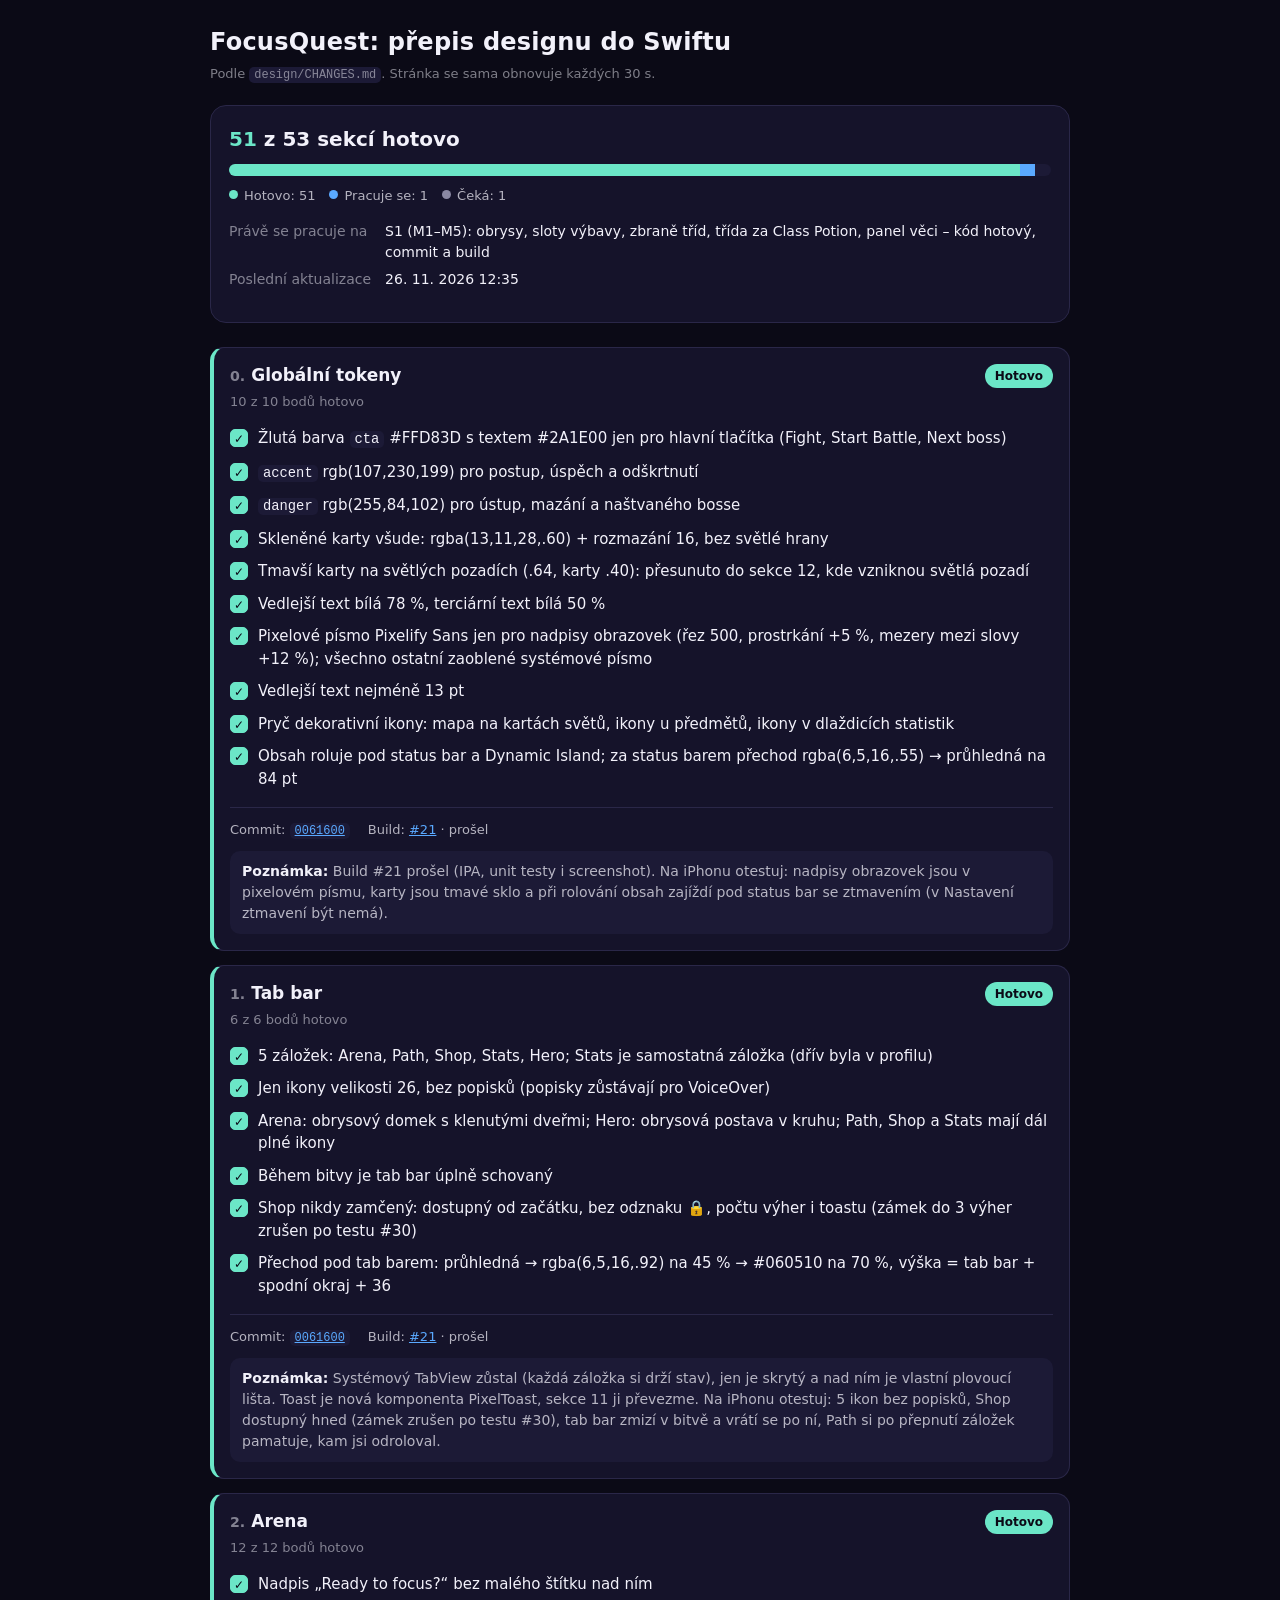
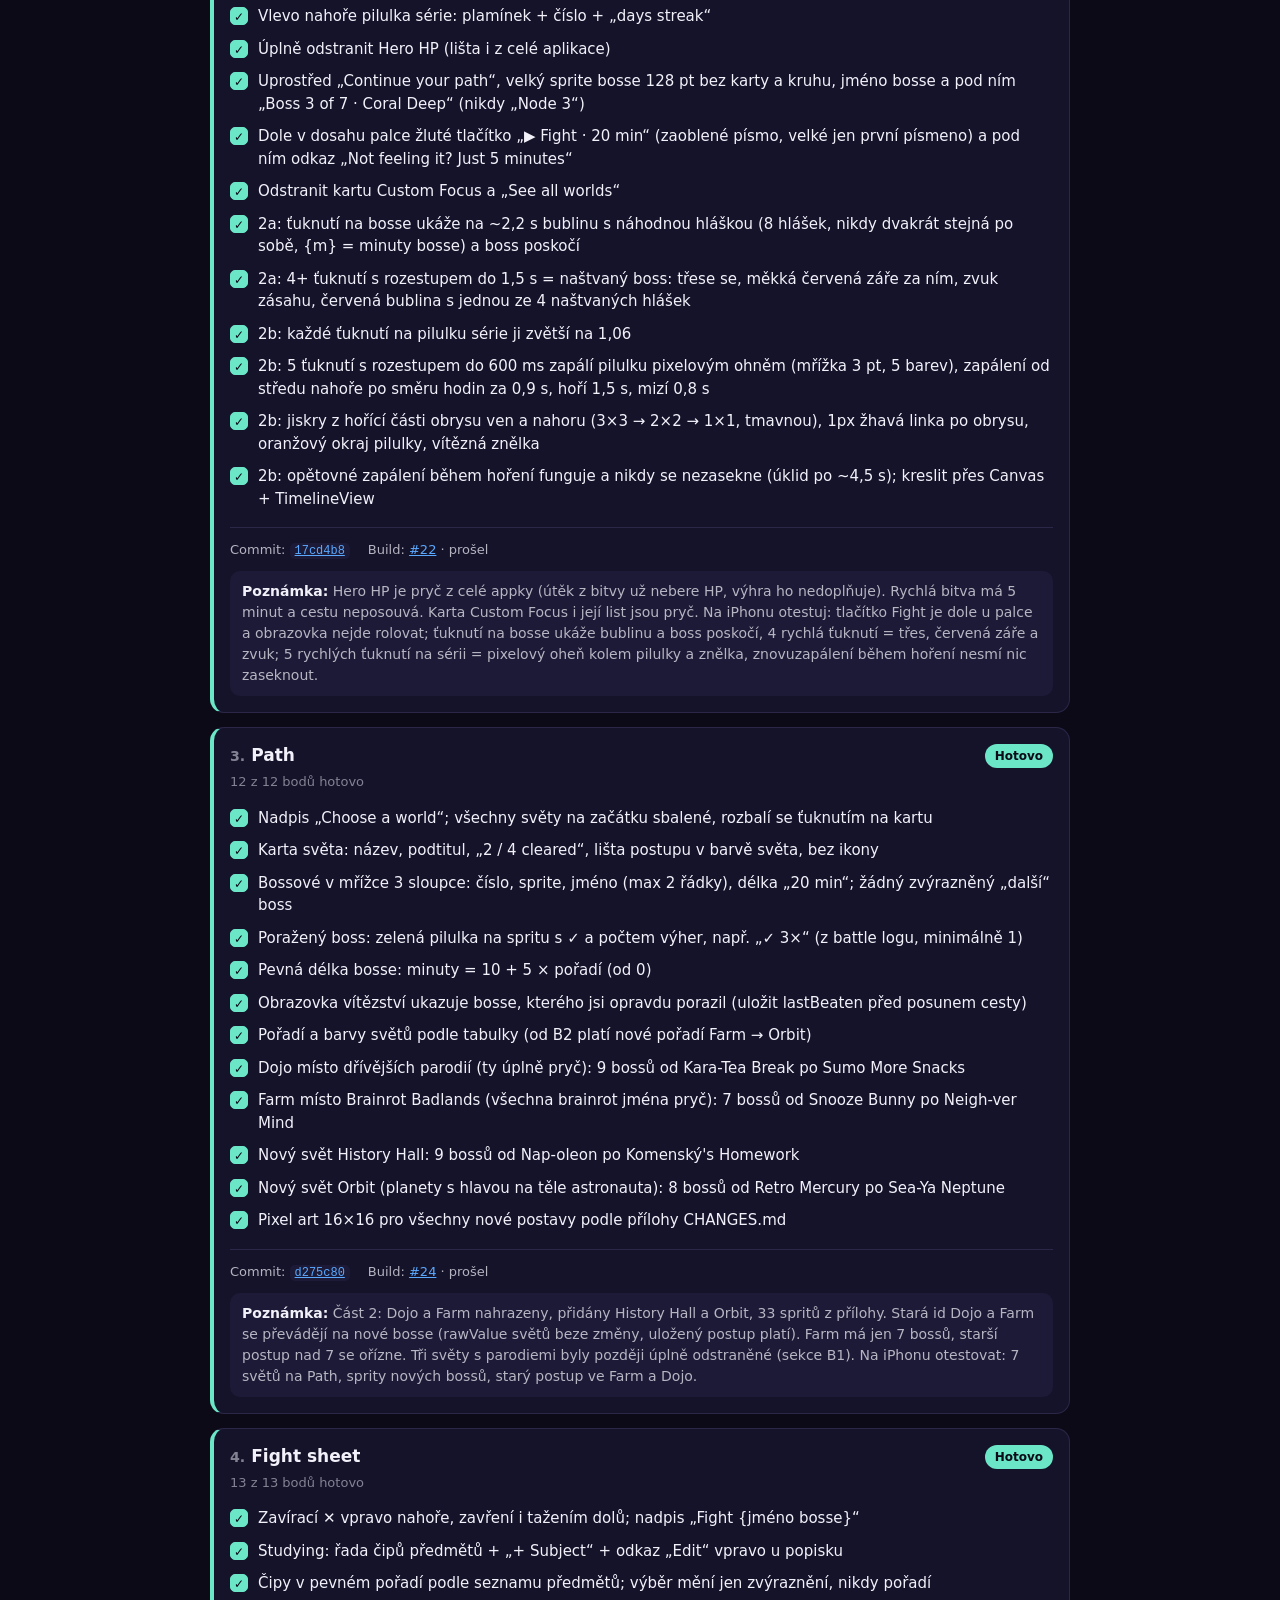
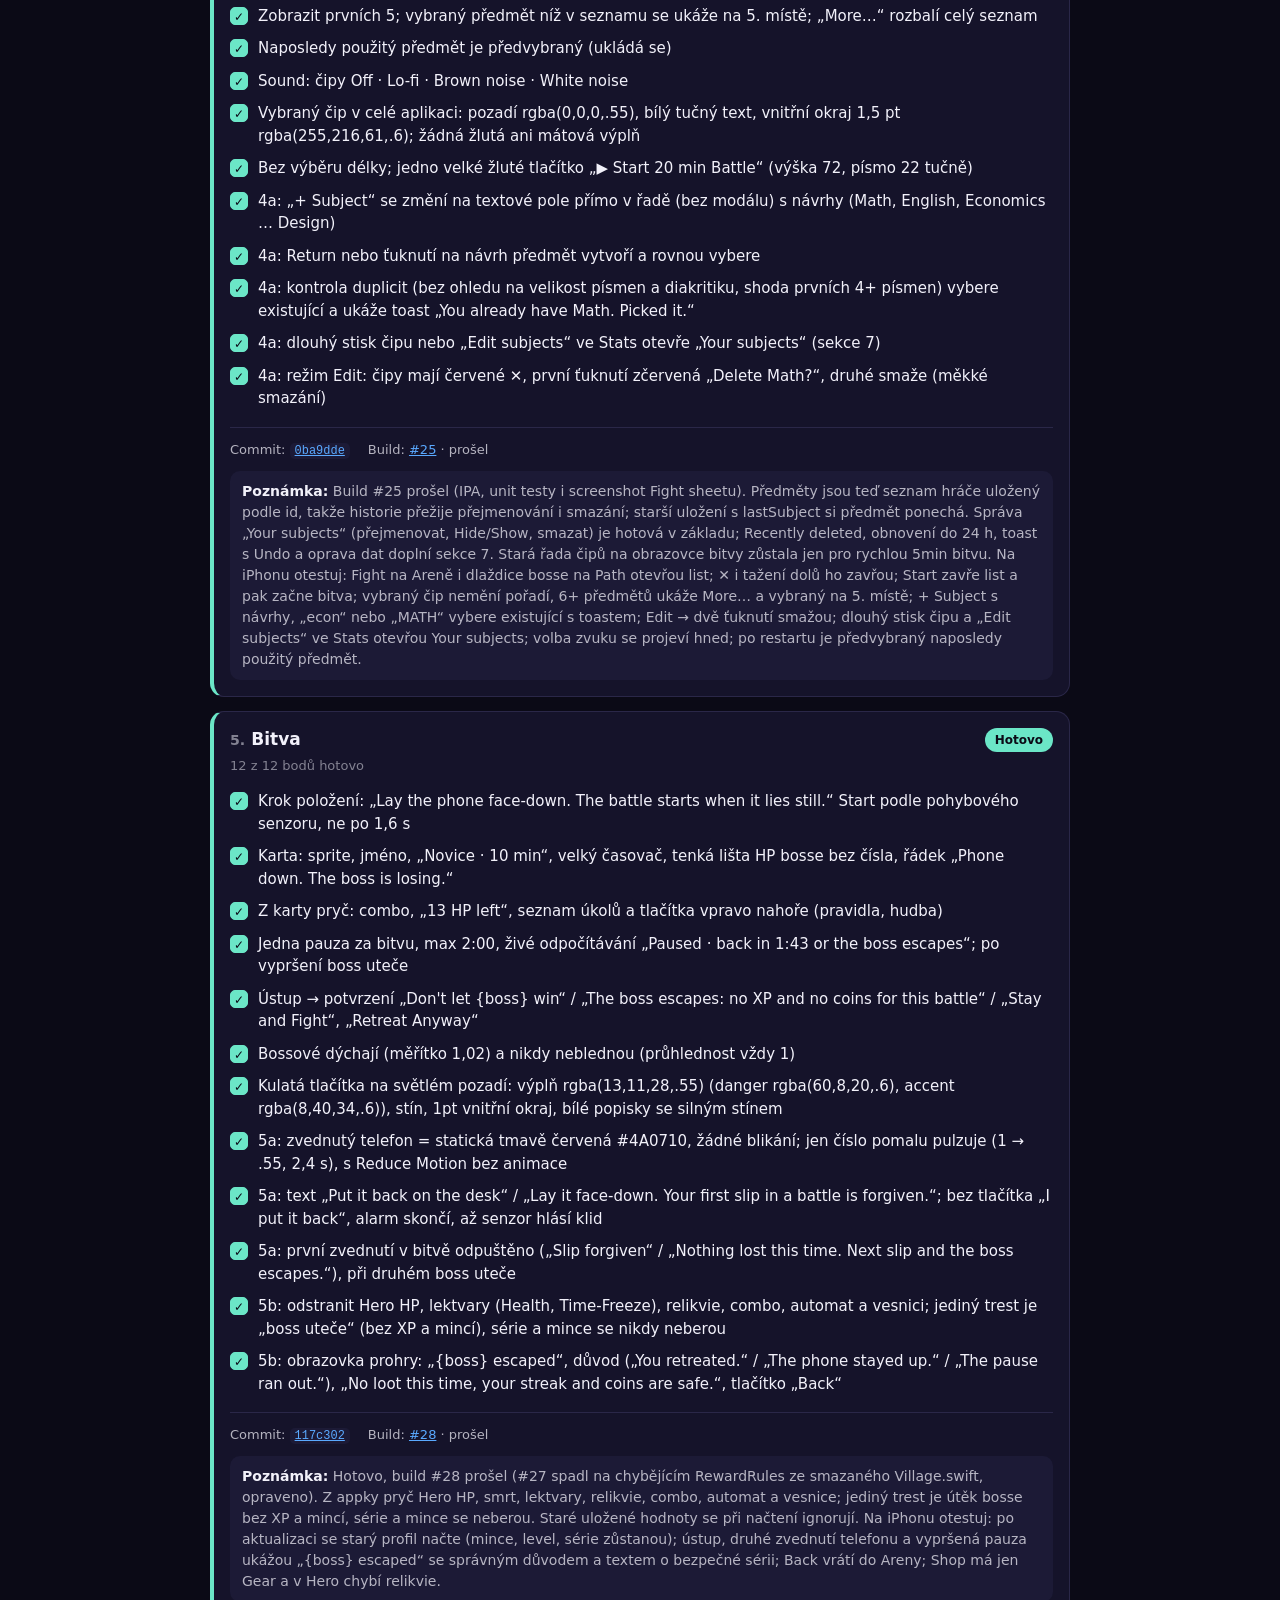
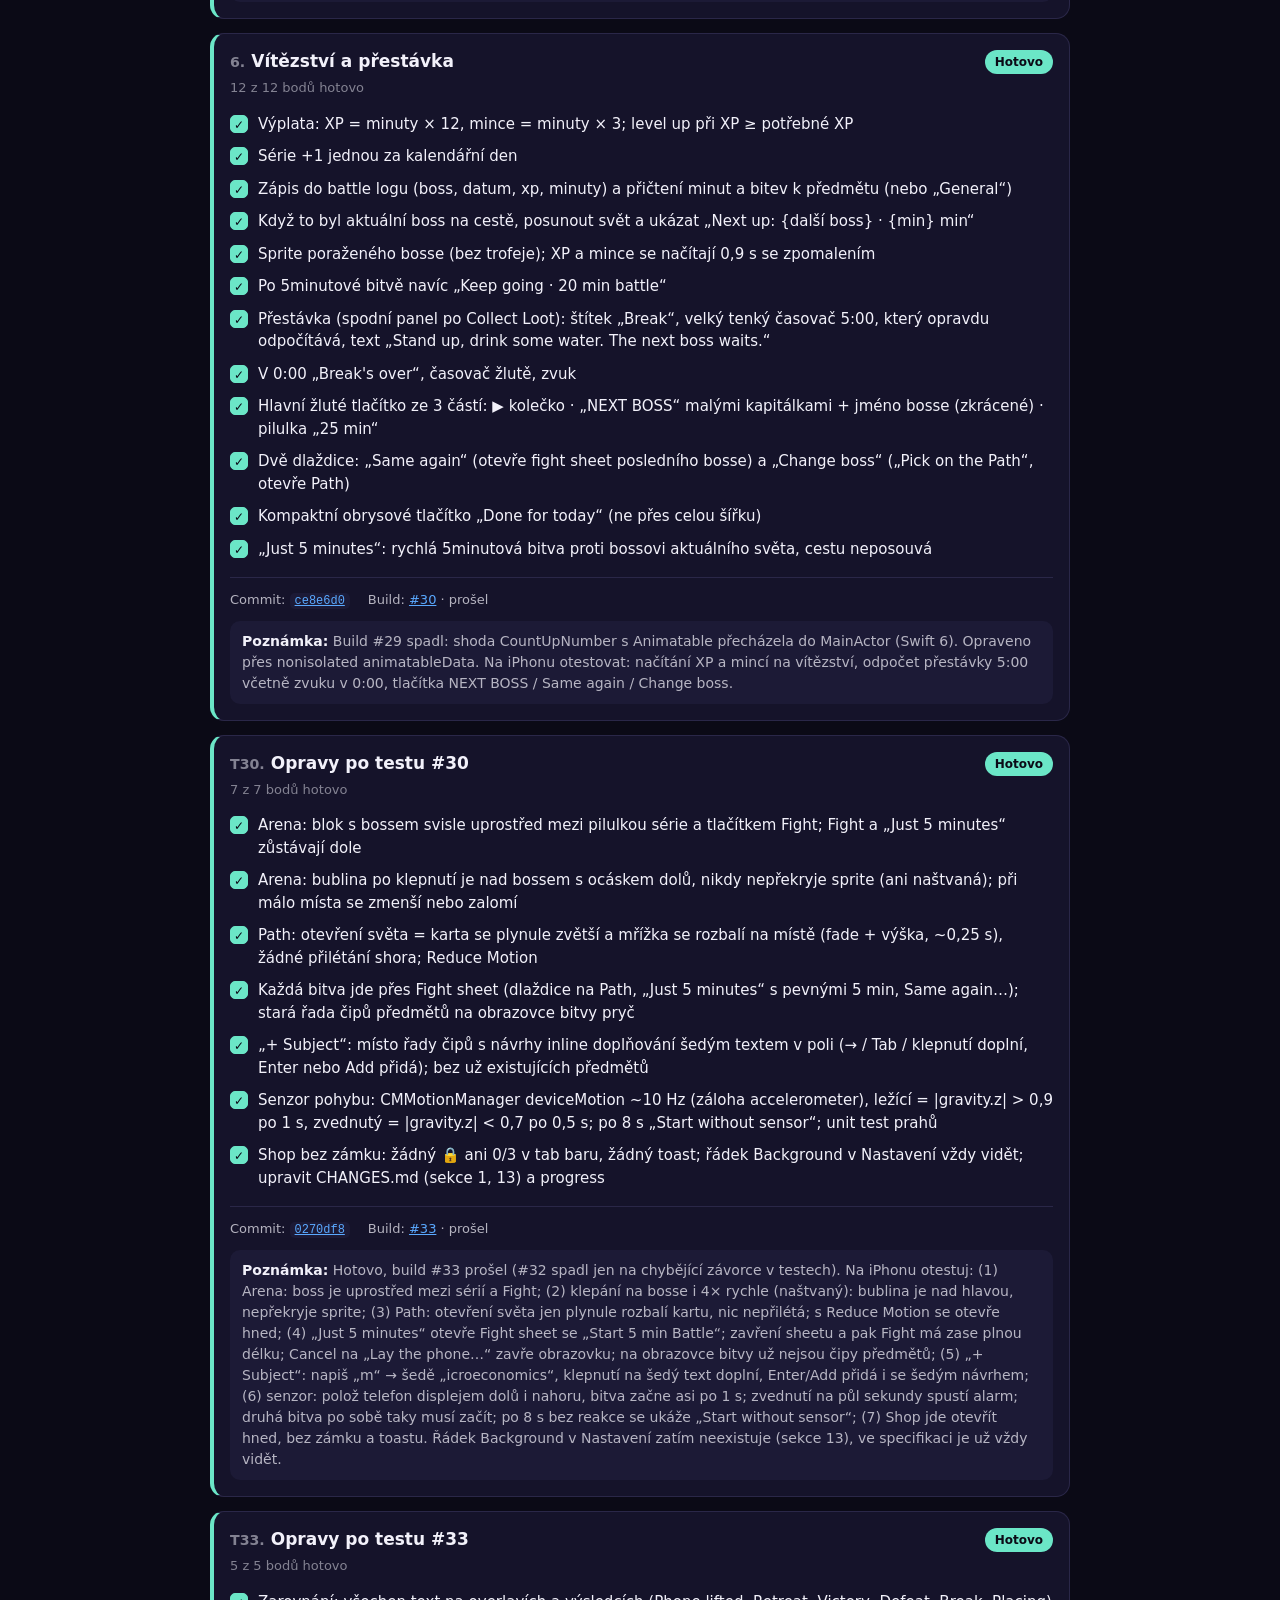
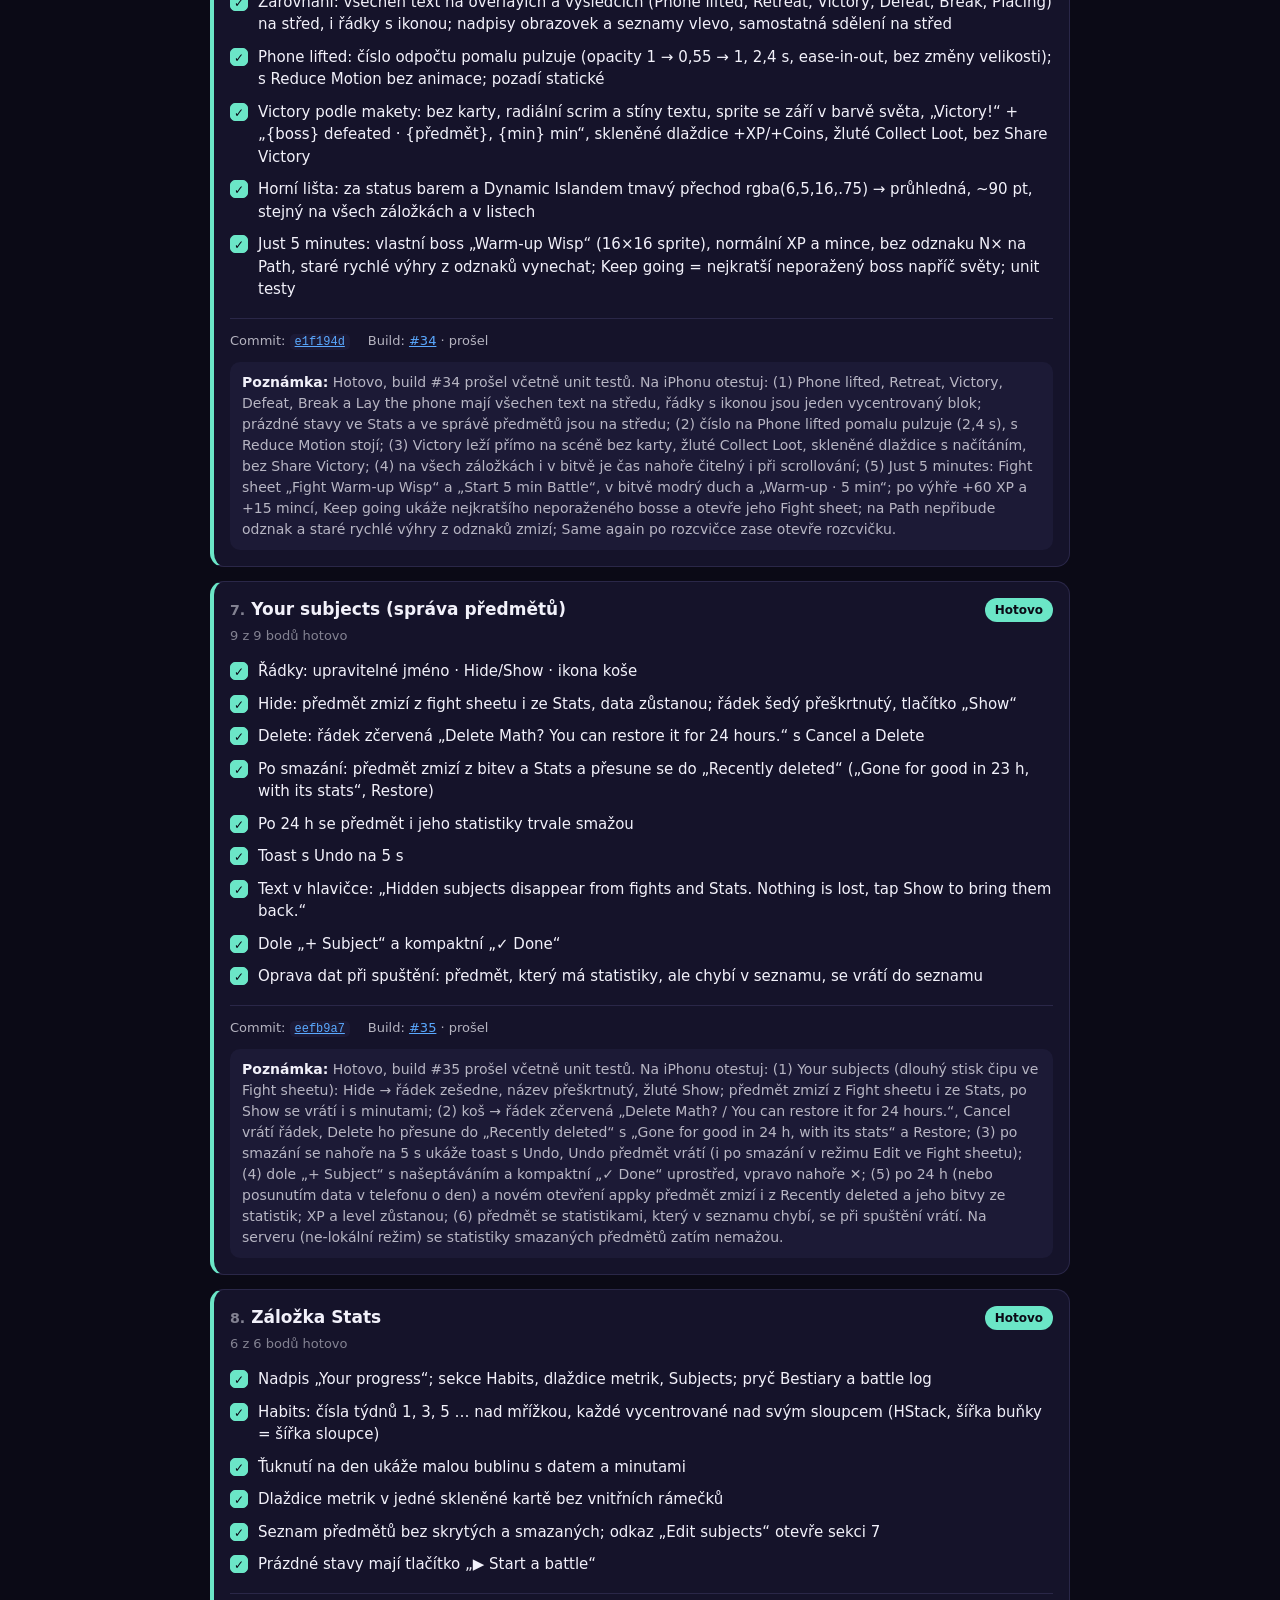
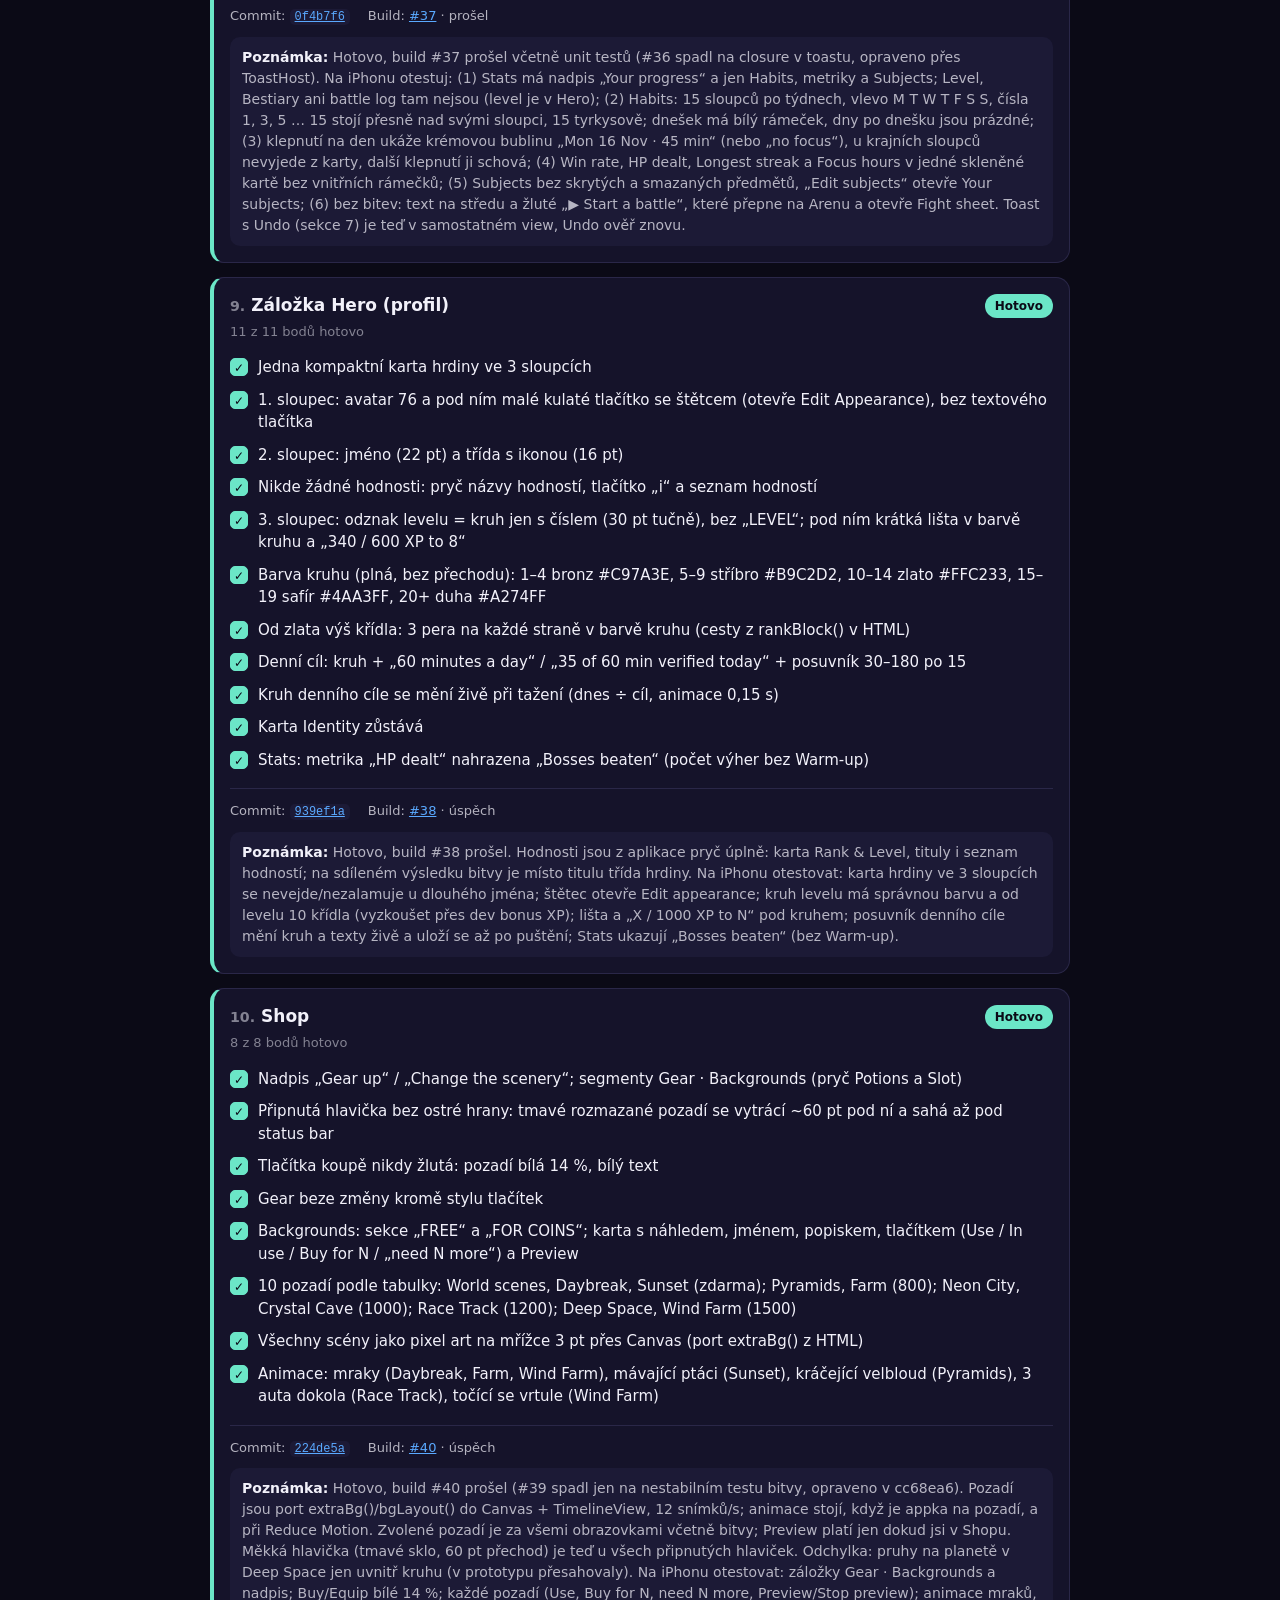
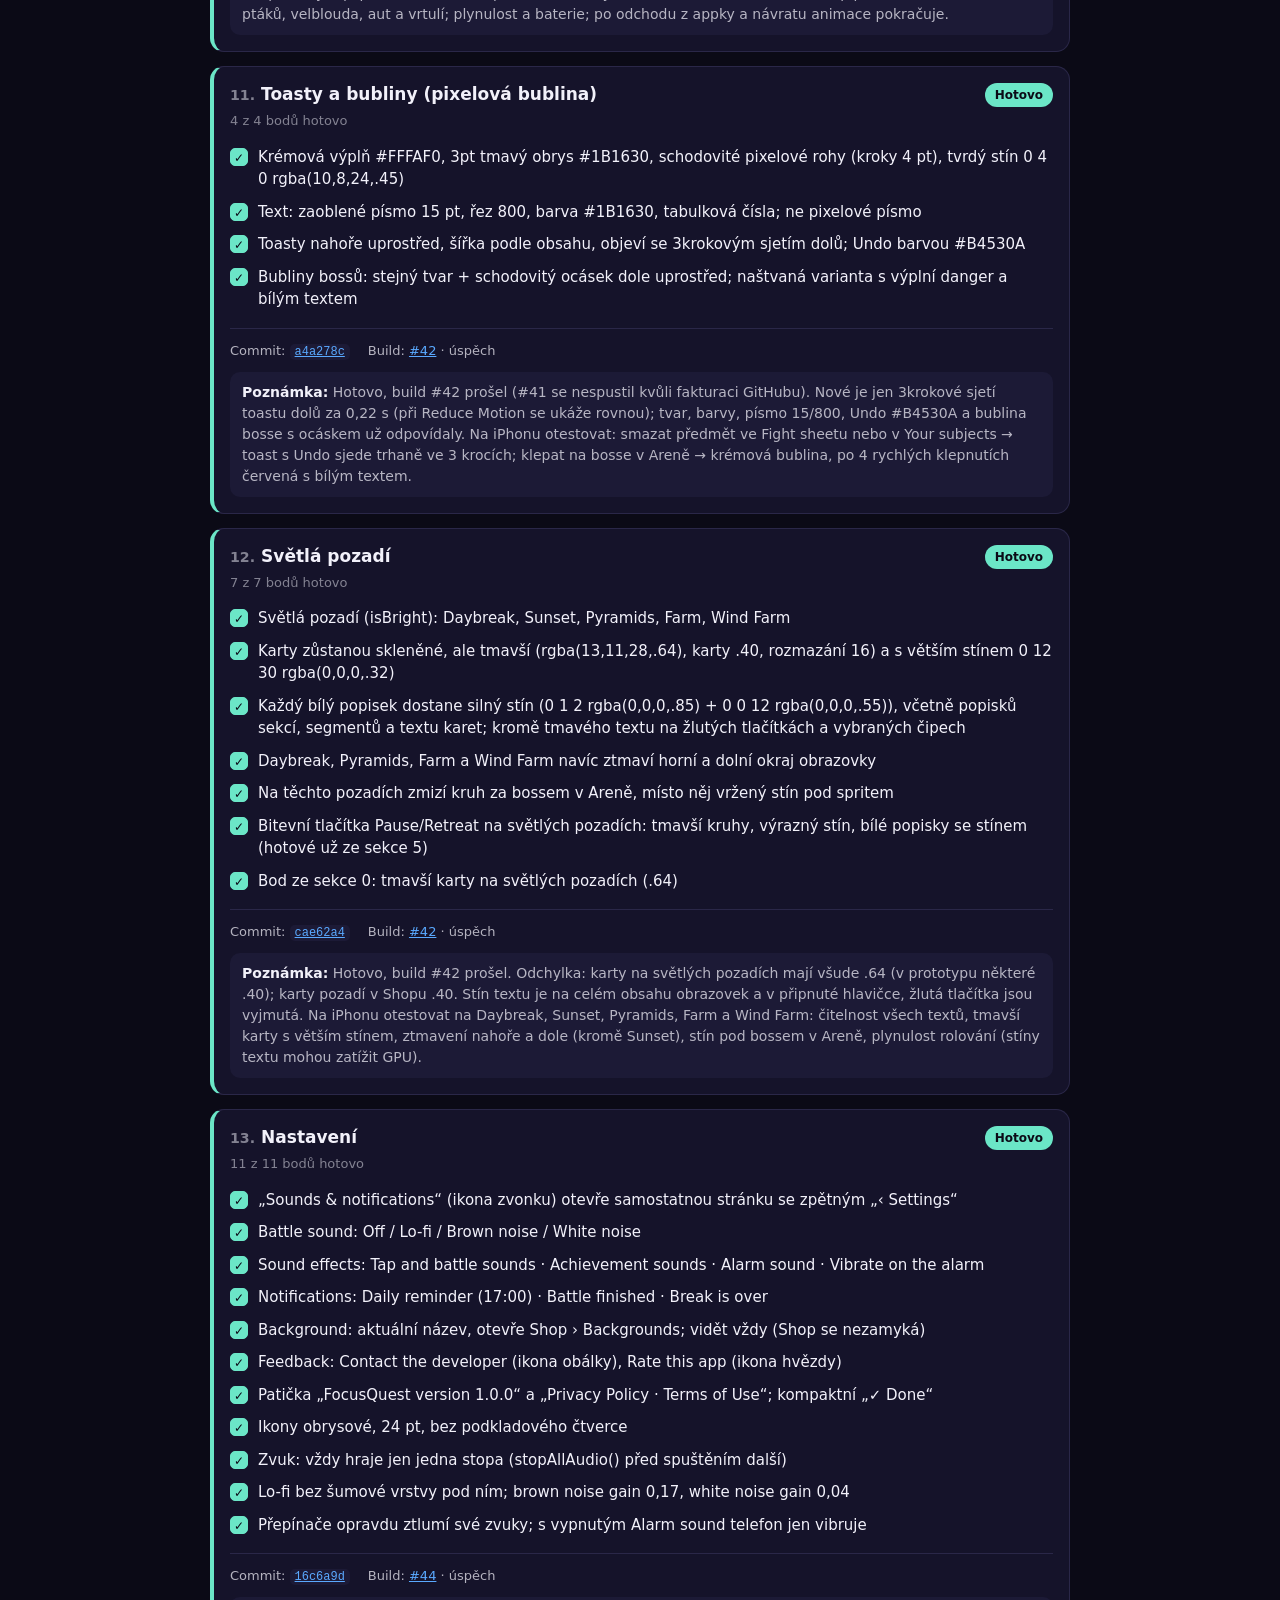
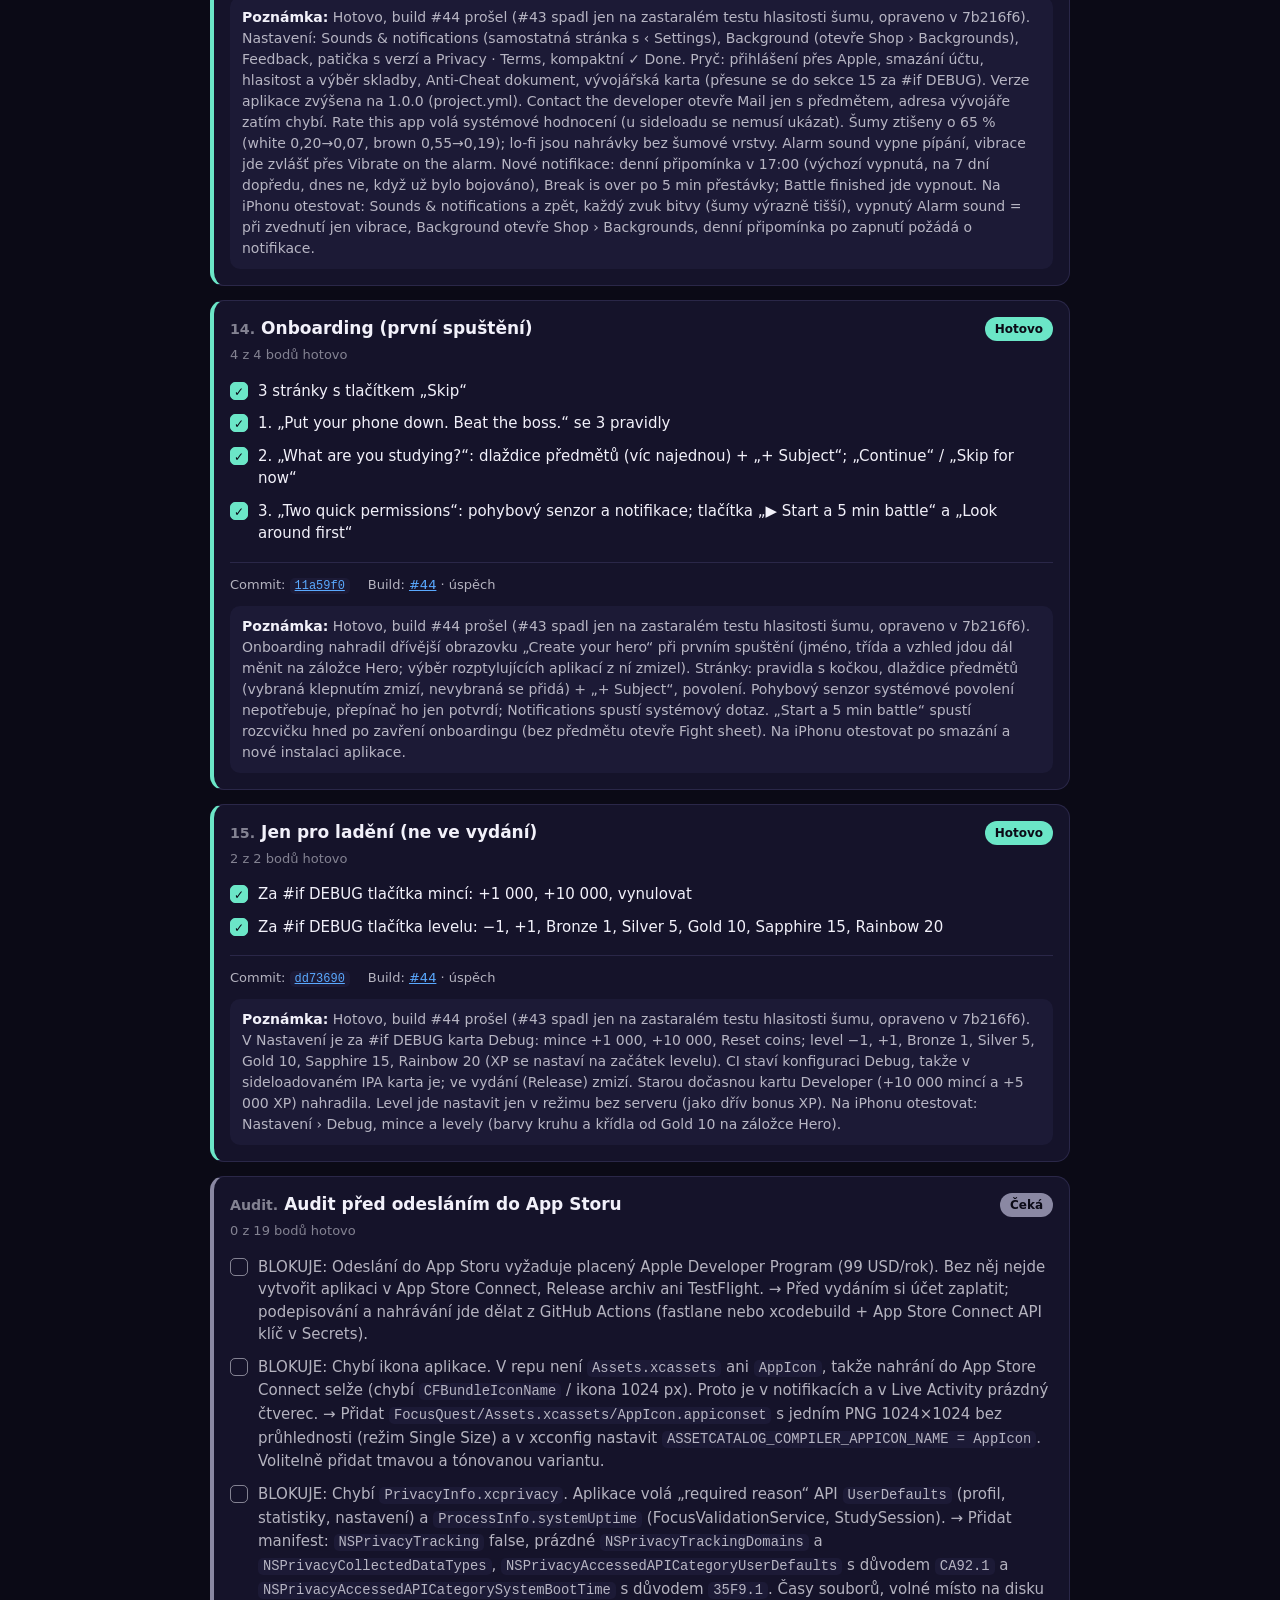
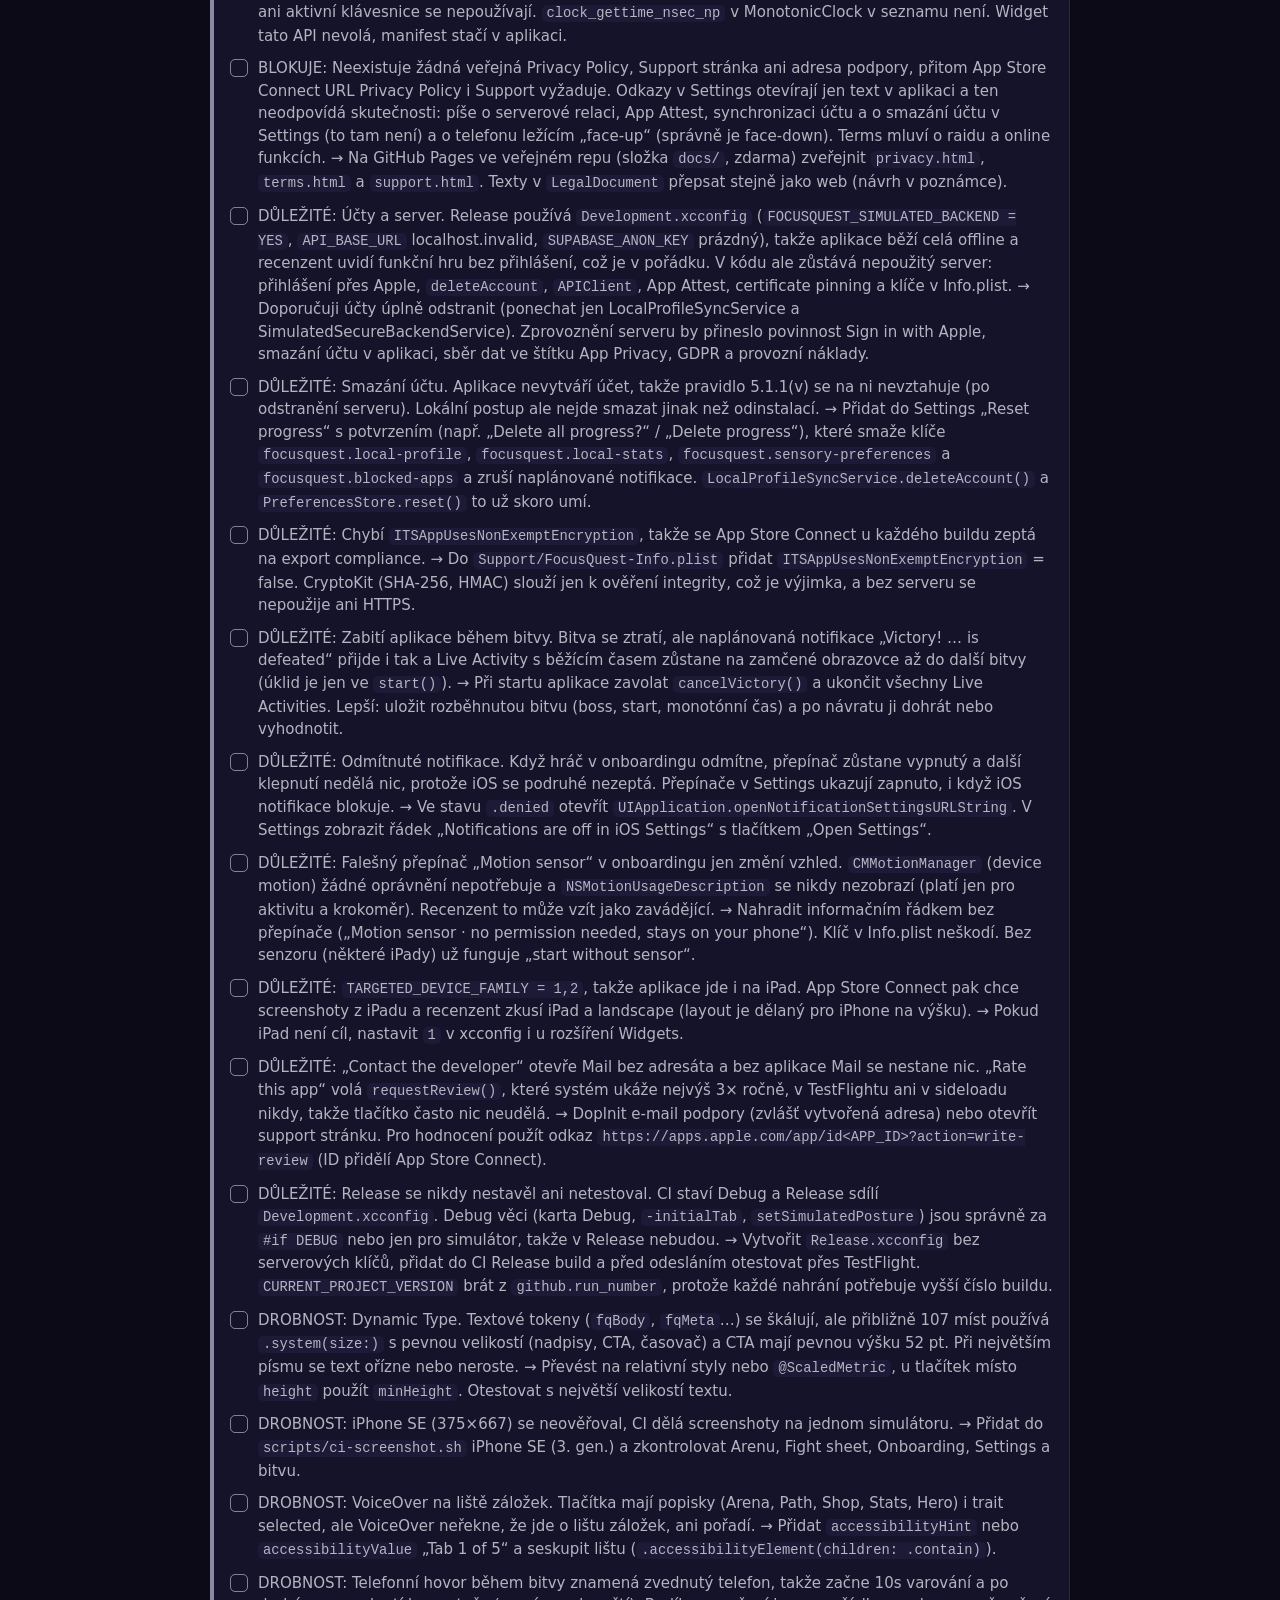
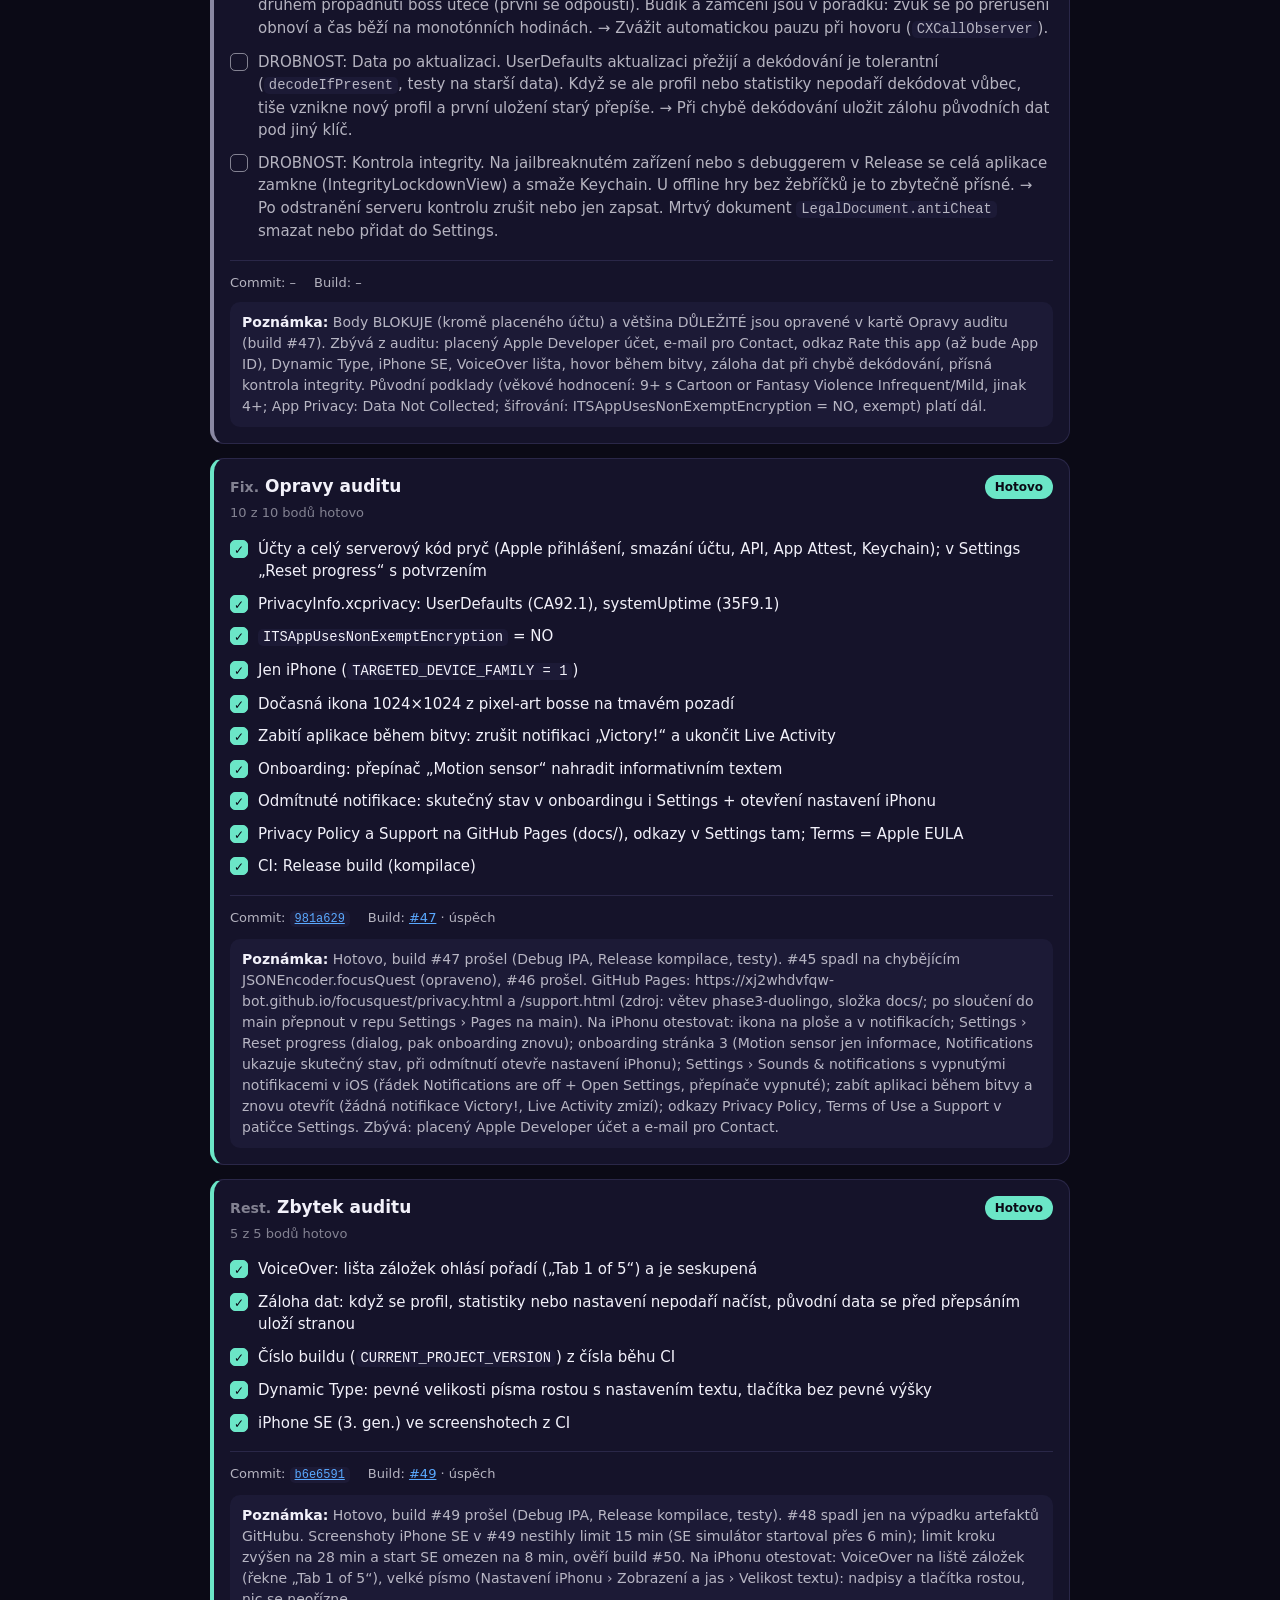
==== design/progress.html @ b307d55b "S1: outlines, equipment slots, class weapons, class change via Class Potion M1 dark 1px pixel outlin" ====
<!doctype html>
<html lang="cs">
<head>
<meta charset="utf-8">
<meta name="viewport" content="width=device-width, initial-scale=1">
<meta http-equiv="refresh" content="30">
<title>FocusQuest – postup designu</title>
<style>
  :root {
    --bg: #0b0a16;
    --card: #15132a;
    --card-2: #1c1a36;
    --line: #2a2748;
    --text: #f2f1fa;
    --text2: rgba(242, 241, 250, .72);
    --text3: rgba(242, 241, 250, .5);
    --accent: rgb(107, 230, 199);
    --s-cekam: #8a88a3;
    --s-pracuje: #5aa9ff;
    --s-build: #ffc14d;
    --s-spadl: #ff5466;
    --s-hotovo: #6be6c7;
  }
  * { box-sizing: border-box; }
  html, body { margin: 0; background: var(--bg); color: var(--text); }
  body {
    font: 15px/1.5 -apple-system, BlinkMacSystemFont, "Segoe UI", Roboto, system-ui, sans-serif;
    padding: 24px 16px 48px;
  }
  main { max-width: 860px; margin: 0 auto; }
  h1 { font-size: 24px; margin: 0 0 4px; letter-spacing: .01em; }
  .sub { color: var(--text3); font-size: 13px; margin: 0 0 20px; }
  code { font-family: ui-monospace, SFMono-Regular, Consolas, monospace; font-size: .92em; background: var(--card-2); padding: 1px 5px; border-radius: 5px; }

  .summary { background: var(--card); border: 1px solid var(--line); border-radius: 16px; padding: 18px; margin-bottom: 24px; }
  .count { font-size: 20px; font-weight: 700; margin-bottom: 10px; }
  .count span { color: var(--accent); }
  .bar { height: 12px; background: var(--card-2); border-radius: 99px; overflow: hidden; display: flex; }
  .bar i { display: block; height: 100%; }
  .legend { display: flex; flex-wrap: wrap; gap: 6px 14px; margin-top: 10px; font-size: 13px; color: var(--text2); }
  .legend b { display: inline-block; width: 9px; height: 9px; border-radius: 50%; margin-right: 6px; vertical-align: 1px; }
  .meta { display: grid; grid-template-columns: max-content 1fr; gap: 6px 14px; margin-top: 16px; font-size: 14px; }
  .meta dt { color: var(--text3); }
  .meta dd { margin: 0; }

  .grid { display: grid; gap: 14px; }
  .sec { background: var(--card); border: 1px solid var(--line); border-left: 4px solid var(--c); border-radius: 14px; padding: 16px; }
  .sec.current { box-shadow: 0 0 0 2px var(--c); }
  .sec-head { display: flex; align-items: flex-start; justify-content: space-between; gap: 12px; }
  .sec h2 { font-size: 17px; margin: 0; line-height: 1.3; }
  .sec h2 small { color: var(--text3); font-weight: 600; margin-right: 6px; }
  .pill { flex: none; font-size: 12px; font-weight: 700; padding: 3px 10px; border-radius: 99px; color: #0b0a16; background: var(--c); white-space: nowrap; }
  .done-count { font-size: 13px; color: var(--text3); margin: 4px 0 10px; }
  ul.items { list-style: none; margin: 0; padding: 0; }
  ul.items li { display: flex; gap: 10px; padding: 5px 0; color: var(--text2); }
  ul.items li.ok { color: var(--text); }
  .box { flex: none; width: 18px; height: 18px; margin-top: 2px; border-radius: 5px; border: 1.5px solid var(--text3); display: grid; place-items: center; font-size: 12px; font-weight: 800; }
  li.ok .box { background: var(--accent); border-color: var(--accent); color: #0b0a16; }
  .info { display: flex; flex-wrap: wrap; gap: 6px 18px; margin-top: 12px; padding-top: 12px; border-top: 1px solid var(--line); font-size: 13px; color: var(--text2); }
  .info a { color: var(--s-pracuje); }
  .note { margin-top: 10px; font-size: 14px; color: var(--text2); background: var(--card-2); border-radius: 10px; padding: 10px 12px; }
  .note b { color: var(--text); }

  .next { margin-top: 24px; background: var(--card); border: 1px solid var(--accent); border-radius: 16px; padding: 18px; }
  .next h2 { margin: 0 0 6px; font-size: 15px; color: var(--accent); text-transform: uppercase; letter-spacing: .08em; }
  .next p { margin: 0; font-size: 17px; font-weight: 600; }
  .err { color: var(--s-spadl); }
</style>
</head>
<body>
<main id="app"><p>Načítám…</p></main>

<!-- ======================================================================
     DATA. Při aktualizaci měň jen tento JSON blok, HTML a skript nech být.
     status: "cekam" | "pracuje" | "build" | "spadl" | "hotovo"
     build.result: "běží" | "prošel" | "spadl" | null
     ====================================================================== -->
<script id="data" type="application/json">
{
  "updated": "2026-11-26T12:35:00+01:00",
  "current": "S1 (M1–M5): obrysy, sloty výbavy, zbraně tříd, třída za Class Potion, panel věci – kód hotový, commit a build",
  "nextStep": "Pushnout větev a spustit build pro S1",
  "repo": "https://github.com/xj2whdvfqw-bot/focusquest",
  "sections": [
    {
      "id": 0,
      "title": "Globální tokeny",
      "status": "hotovo",
      "items": [
        { "text": "Žlutá barva `cta` #FFD83D s textem #2A1E00 jen pro hlavní tlačítka (Fight, Start Battle, Next boss)", "done": true },
        { "text": "`accent` rgb(107,230,199) pro postup, úspěch a odškrtnutí", "done": true },
        { "text": "`danger` rgb(255,84,102) pro ústup, mazání a naštvaného bosse", "done": true },
        { "text": "Skleněné karty všude: rgba(13,11,28,.60) + rozmazání 16, bez světlé hrany", "done": true },
        { "text": "Tmavší karty na světlých pozadích (.64, karty .40): přesunuto do sekce 12, kde vzniknou světlá pozadí", "done": true },
        { "text": "Vedlejší text bílá 78 %, terciární text bílá 50 %", "done": true },
        { "text": "Pixelové písmo Pixelify Sans jen pro nadpisy obrazovek (řez 500, prostrkání +5 %, mezery mezi slovy +12 %); všechno ostatní zaoblené systémové písmo", "done": true },
        { "text": "Vedlejší text nejméně 13 pt", "done": true },
        { "text": "Pryč dekorativní ikony: mapa na kartách světů, ikony u předmětů, ikony v dlaždicích statistik", "done": true },
        { "text": "Obsah roluje pod status bar a Dynamic Island; za status barem přechod rgba(6,5,16,.55) → průhledná na 84 pt", "done": true }
      ],
      "commit": "0061600",
      "build": { "number": 21, "runId": 43979908168, "result": "prošel" },
      "note": "Build #21 prošel (IPA, unit testy i screenshot). Na iPhonu otestuj: nadpisy obrazovek jsou v pixelovém písmu, karty jsou tmavé sklo a při rolování obsah zajíždí pod status bar se ztmavením (v Nastavení ztmavení být nemá)."
    },
    {
      "id": 1,
      "title": "Tab bar",
      "status": "hotovo",
      "items": [
        { "text": "5 záložek: Arena, Path, Shop, Stats, Hero; Stats je samostatná záložka (dřív byla v profilu)", "done": true },
        { "text": "Jen ikony velikosti 26, bez popisků (popisky zůstávají pro VoiceOver)", "done": true },
        { "text": "Arena: obrysový domek s klenutými dveřmi; Hero: obrysová postava v kruhu; Path, Shop a Stats mají dál plné ikony", "done": true },
        { "text": "Během bitvy je tab bar úplně schovaný", "done": true },
        { "text": "Shop nikdy zamčený: dostupný od začátku, bez odznaku 🔒, počtu výher i toastu (zámek do 3 výher zrušen po testu #30)", "done": true },
        { "text": "Přechod pod tab barem: průhledná → rgba(6,5,16,.92) na 45 % → #060510 na 70 %, výška = tab bar + spodní okraj + 36", "done": true }
      ],
      "commit": "0061600",
      "build": { "number": 21, "runId": 43979908168, "result": "prošel" },
      "note": "Systémový TabView zůstal (každá záložka si drží stav), jen je skrytý a nad ním je vlastní plovoucí lišta. Toast je nová komponenta PixelToast, sekce 11 ji převezme. Na iPhonu otestuj: 5 ikon bez popisků, Shop dostupný hned (zámek zrušen po testu #30), tab bar zmizí v bitvě a vrátí se po ní, Path si po přepnutí záložek pamatuje, kam jsi odroloval."
    },
    {
      "id": 2,
      "title": "Arena",
      "status": "hotovo",
      "items": [
        { "text": "Nadpis „Ready to focus?“ bez malého štítku nad ním", "done": true },
        { "text": "Vlevo nahoře pilulka série: plamínek + číslo + „days streak“", "done": true },
        { "text": "Úplně odstranit Hero HP (lišta i z celé aplikace)", "done": true },
        { "text": "Uprostřed „Continue your path“, velký sprite bosse 128 pt bez karty a kruhu, jméno bosse a pod ním „Boss 3 of 7 · Coral Deep“ (nikdy „Node 3“)", "done": true },
        { "text": "Dole v dosahu palce žluté tlačítko „▶ Fight · 20 min“ (zaoblené písmo, velké jen první písmeno) a pod ním odkaz „Not feeling it? Just 5 minutes“", "done": true },
        { "text": "Odstranit kartu Custom Focus a „See all worlds“", "done": true },
        { "text": "2a: ťuknutí na bosse ukáže na ~2,2 s bublinu s náhodnou hláškou (8 hlášek, nikdy dvakrát stejná po sobě, {m} = minuty bosse) a boss poskočí", "done": true },
        { "text": "2a: 4+ ťuknutí s rozestupem do 1,5 s = naštvaný boss: třese se, měkká červená záře za ním, zvuk zásahu, červená bublina s jednou ze 4 naštvaných hlášek", "done": true },
        { "text": "2b: každé ťuknutí na pilulku série ji zvětší na 1,06", "done": true },
        { "text": "2b: 5 ťuknutí s rozestupem do 600 ms zapálí pilulku pixelovým ohněm (mřížka 3 pt, 5 barev), zapálení od středu nahoře po směru hodin za 0,9 s, hoří 1,5 s, mizí 0,8 s", "done": true },
        { "text": "2b: jiskry z hořící části obrysu ven a nahoru (3×3 → 2×2 → 1×1, tmavnou), 1px žhavá linka po obrysu, oranžový okraj pilulky, vítězná znělka", "done": true },
        { "text": "2b: opětovné zapálení během hoření funguje a nikdy se nezasekne (úklid po ~4,5 s); kreslit přes Canvas + TimelineView", "done": true }
      ],
      "commit": "17cd4b8",
      "build": { "number": 22, "runId": 44053359073, "result": "prošel" },
      "note": "Hero HP je pryč z celé appky (útěk z bitvy už nebere HP, výhra ho nedoplňuje). Rychlá bitva má 5 minut a cestu neposouvá. Karta Custom Focus i její list jsou pryč. Na iPhonu otestuj: tlačítko Fight je dole u palce a obrazovka nejde rolovat; ťuknutí na bosse ukáže bublinu a boss poskočí, 4 rychlá ťuknutí = třes, červená záře a zvuk; 5 rychlých ťuknutí na sérii = pixelový oheň kolem pilulky a znělka, znovuzapálení během hoření nesmí nic zaseknout."
    },
    {
      "id": 3,
      "title": "Path",
      "status": "hotovo",
      "items": [
        { "text": "Nadpis „Choose a world“; všechny světy na začátku sbalené, rozbalí se ťuknutím na kartu", "done": true },
        { "text": "Karta světa: název, podtitul, „2 / 4 cleared“, lišta postupu v barvě světa, bez ikony", "done": true },
        { "text": "Bossové v mřížce 3 sloupce: číslo, sprite, jméno (max 2 řádky), délka „20 min“; žádný zvýrazněný „další“ boss", "done": true },
        { "text": "Poražený boss: zelená pilulka na spritu s ✓ a počtem výher, např. „✓ 3×“ (z battle logu, minimálně 1)", "done": true },
        { "text": "Pevná délka bosse: minuty = 10 + 5 × pořadí (od 0)", "done": true },
        { "text": "Obrazovka vítězství ukazuje bosse, kterého jsi opravdu porazil (uložit lastBeaten před posunem cesty)", "done": true },
        { "text": "Pořadí a barvy světů podle tabulky (od B2 platí nové pořadí Farm → Orbit)", "done": true },
        { "text": "Dojo místo dřívějších parodií (ty úplně pryč): 9 bossů od Kara-Tea Break po Sumo More Snacks", "done": true },
        { "text": "Farm místo Brainrot Badlands (všechna brainrot jména pryč): 7 bossů od Snooze Bunny po Neigh-ver Mind", "done": true },
        { "text": "Nový svět History Hall: 9 bossů od Nap-oleon po Komenský's Homework", "done": true },
        { "text": "Nový svět Orbit (planety s hlavou na těle astronauta): 8 bossů od Retro Mercury po Sea-Ya Neptune", "done": true },
        { "text": "Pixel art 16×16 pro všechny nové postavy podle přílohy CHANGES.md", "done": true }
      ],
      "commit": "d275c80",
      "build": { "number": 24, "runId": 44063295574, "result": "prošel" },
      "note": "Část 2: Dojo a Farm nahrazeny, přidány History Hall a Orbit, 33 spritů z přílohy. Stará id Dojo a Farm se převádějí na nové bosse (rawValue světů beze změny, uložený postup platí). Farm má jen 7 bossů, starší postup nad 7 se ořízne. Tři světy s parodiemi byly později úplně odstraněné (sekce B1). Na iPhonu otestovat: 7 světů na Path, sprity nových bossů, starý postup ve Farm a Dojo."
    },
    {
      "id": 4,
      "title": "Fight sheet",
      "status": "hotovo",
      "items": [
        { "text": "Zavírací ✕ vpravo nahoře, zavření i tažením dolů; nadpis „Fight {jméno bosse}“", "done": true },
        { "text": "Studying: řada čipů předmětů + „+ Subject“ + odkaz „Edit“ vpravo u popisku", "done": true },
        { "text": "Čipy v pevném pořadí podle seznamu předmětů; výběr mění jen zvýraznění, nikdy pořadí", "done": true },
        { "text": "Zobrazit prvních 5; vybraný předmět níž v seznamu se ukáže na 5. místě; „More…“ rozbalí celý seznam", "done": true },
        { "text": "Naposledy použitý předmět je předvybraný (ukládá se)", "done": true },
        { "text": "Sound: čipy Off · Lo-fi · Brown noise · White noise", "done": true },
        { "text": "Vybraný čip v celé aplikaci: pozadí rgba(0,0,0,.55), bílý tučný text, vnitřní okraj 1,5 pt rgba(255,216,61,.6); žádná žlutá ani mátová výplň", "done": true },
        { "text": "Bez výběru délky; jedno velké žluté tlačítko „▶ Start 20 min Battle“ (výška 72, písmo 22 tučně)", "done": true },
        { "text": "4a: „+ Subject“ se změní na textové pole přímo v řadě (bez modálu) s návrhy (Math, English, Economics … Design)", "done": true },
        { "text": "4a: Return nebo ťuknutí na návrh předmět vytvoří a rovnou vybere", "done": true },
        { "text": "4a: kontrola duplicit (bez ohledu na velikost písmen a diakritiku, shoda prvních 4+ písmen) vybere existující a ukáže toast „You already have Math. Picked it.“", "done": true },
        { "text": "4a: dlouhý stisk čipu nebo „Edit subjects“ ve Stats otevře „Your subjects“ (sekce 7)", "done": true },
        { "text": "4a: režim Edit: čipy mají červené ✕, první ťuknutí zčervená „Delete Math?“, druhé smaže (měkké smazání)", "done": true }
      ],
      "commit": "0ba9dde",
      "build": { "number": 25, "runId": 44068128166, "result": "prošel" },
      "note": "Build #25 prošel (IPA, unit testy i screenshot Fight sheetu). Předměty jsou teď seznam hráče uložený podle id, takže historie přežije přejmenování i smazání; starší uložení s lastSubject si předmět ponechá. Správa „Your subjects“ (přejmenovat, Hide/Show, smazat) je hotová v základu; Recently deleted, obnovení do 24 h, toast s Undo a oprava dat doplní sekce 7. Stará řada čipů na obrazovce bitvy zůstala jen pro rychlou 5min bitvu. Na iPhonu otestuj: Fight na Areně i dlaždice bosse na Path otevřou list; ✕ i tažení dolů ho zavřou; Start zavře list a pak začne bitva; vybraný čip nemění pořadí, 6+ předmětů ukáže More… a vybraný na 5. místě; + Subject s návrhy, „econ“ nebo „MATH“ vybere existující s toastem; Edit → dvě ťuknutí smažou; dlouhý stisk čipu a „Edit subjects“ ve Stats otevřou Your subjects; volba zvuku se projeví hned; po restartu je předvybraný naposledy použitý předmět."
    },
    {
      "id": 5,
      "title": "Bitva",
      "status": "hotovo",
      "items": [
        { "text": "Krok položení: „Lay the phone face-down. The battle starts when it lies still.“ Start podle pohybového senzoru, ne po 1,6 s", "done": true },
        { "text": "Karta: sprite, jméno, „Novice · 10 min“, velký časovač, tenká lišta HP bosse bez čísla, řádek „Phone down. The boss is losing.“", "done": true },
        { "text": "Z karty pryč: combo, „13 HP left“, seznam úkolů a tlačítka vpravo nahoře (pravidla, hudba)", "done": true },
        { "text": "Jedna pauza za bitvu, max 2:00, živé odpočítávání „Paused · back in 1:43 or the boss escapes“; po vypršení boss uteče", "done": true },
        { "text": "Ústup → potvrzení „Don't let {boss} win“ / „The boss escapes: no XP and no coins for this battle“ / „Stay and Fight“, „Retreat Anyway“", "done": true },
        { "text": "Bossové dýchají (měřítko 1,02) a nikdy neblednou (průhlednost vždy 1)", "done": true },
        { "text": "Kulatá tlačítka na světlém pozadí: výplň rgba(13,11,28,.55) (danger rgba(60,8,20,.6), accent rgba(8,40,34,.6)), stín, 1pt vnitřní okraj, bílé popisky se silným stínem", "done": true },
        { "text": "5a: zvednutý telefon = statická tmavě červená #4A0710, žádné blikání; jen číslo pomalu pulzuje (1 → .55, 2,4 s), s Reduce Motion bez animace", "done": true },
        { "text": "5a: text „Put it back on the desk“ / „Lay it face-down. Your first slip in a battle is forgiven.“; bez tlačítka „I put it back“, alarm skončí, až senzor hlásí klid", "done": true },
        { "text": "5a: první zvednutí v bitvě odpuštěno („Slip forgiven“ / „Nothing lost this time. Next slip and the boss escapes.“), při druhém boss uteče", "done": true },
        { "text": "5b: odstranit Hero HP, lektvary (Health, Time-Freeze), relikvie, combo, automat a vesnici; jediný trest je „boss uteče“ (bez XP a mincí), série a mince se nikdy neberou", "done": true },
        { "text": "5b: obrazovka prohry: „{boss} escaped“, důvod („You retreated.“ / „The phone stayed up.“ / „The pause ran out.“), „No loot this time, your streak and coins are safe.“, tlačítko „Back“", "done": true }
      ],
      "commit": "117c302",
      "build": { "number": 28, "runId": 44114854808, "result": "prošel" },
      "note": "Hotovo, build #28 prošel (#27 spadl na chybějícím RewardRules ze smazaného Village.swift, opraveno). Z appky pryč Hero HP, smrt, lektvary, relikvie, combo, automat a vesnice; jediný trest je útěk bosse bez XP a mincí, série a mince se neberou. Staré uložené hodnoty se při načtení ignorují. Na iPhonu otestuj: po aktualizaci se starý profil načte (mince, level, série zůstanou); ústup, druhé zvednutí telefonu a vypršená pauza ukážou „{boss} escaped“ se správným důvodem a textem o bezpečné sérii; Back vrátí do Areny; Shop má jen Gear a v Hero chybí relikvie."
    },
    {
      "id": 6,
      "title": "Vítězství a přestávka",
      "status": "hotovo",
      "items": [
        { "text": "Výplata: XP = minuty × 12, mince = minuty × 3; level up při XP ≥ potřebné XP", "done": true },
        { "text": "Série +1 jednou za kalendářní den", "done": true },
        { "text": "Zápis do battle logu (boss, datum, xp, minuty) a přičtení minut a bitev k předmětu (nebo „General“)", "done": true },
        { "text": "Když to byl aktuální boss na cestě, posunout svět a ukázat „Next up: {další boss} · {min} min“", "done": true },
        { "text": "Sprite poraženého bosse (bez trofeje); XP a mince se načítají 0,9 s se zpomalením", "done": true },
        { "text": "Po 5minutové bitvě navíc „Keep going · 20 min battle“", "done": true },
        { "text": "Přestávka (spodní panel po Collect Loot): štítek „Break“, velký tenký časovač 5:00, který opravdu odpočítává, text „Stand up, drink some water. The next boss waits.“", "done": true },
        { "text": "V 0:00 „Break's over“, časovač žlutě, zvuk", "done": true },
        { "text": "Hlavní žluté tlačítko ze 3 částí: ▶ kolečko · „NEXT BOSS“ malými kapitálkami + jméno bosse (zkrácené) · pilulka „25 min“", "done": true },
        { "text": "Dvě dlaždice: „Same again“ (otevře fight sheet posledního bosse) a „Change boss“ („Pick on the Path“, otevře Path)", "done": true },
        { "text": "Kompaktní obrysové tlačítko „Done for today“ (ne přes celou šířku)", "done": true },
        { "text": "„Just 5 minutes“: rychlá 5minutová bitva proti bossovi aktuálního světa, cestu neposouvá", "done": true }
      ],
      "commit": "ce8e6d0",
      "build": { "number": 30, "runId": 44132234111, "result": "prošel" },
      "note": "Build #29 spadl: shoda CountUpNumber s Animatable přecházela do MainActor (Swift 6). Opraveno přes nonisolated animatableData. Na iPhonu otestovat: načítání XP a mincí na vítězství, odpočet přestávky 5:00 včetně zvuku v 0:00, tlačítka NEXT BOSS / Same again / Change boss."
    },
    {
      "id": "T30",
      "title": "Opravy po testu #30",
      "status": "hotovo",
      "items": [
        { "text": "Arena: blok s bossem svisle uprostřed mezi pilulkou série a tlačítkem Fight; Fight a „Just 5 minutes“ zůstávají dole", "done": true },
        { "text": "Arena: bublina po klepnutí je nad bossem s ocáskem dolů, nikdy nepřekryje sprite (ani naštvaná); při málo místa se zmenší nebo zalomí", "done": true },
        { "text": "Path: otevření světa = karta se plynule zvětší a mřížka se rozbalí na místě (fade + výška, ~0,25 s), žádné přilétání shora; Reduce Motion", "done": true },
        { "text": "Každá bitva jde přes Fight sheet (dlaždice na Path, „Just 5 minutes“ s pevnými 5 min, Same again…); stará řada čipů předmětů na obrazovce bitvy pryč", "done": true },
        { "text": "„+ Subject“: místo řady čipů s návrhy inline doplňování šedým textem v poli (→ / Tab / klepnutí doplní, Enter nebo Add přidá); bez už existujících předmětů", "done": true },
        { "text": "Senzor pohybu: CMMotionManager deviceMotion ~10 Hz (záloha accelerometer), ležící = |gravity.z| > 0,9 po 1 s, zvednutý = |gravity.z| < 0,7 po 0,5 s; po 8 s „Start without sensor“; unit test prahů", "done": true },
        { "text": "Shop bez zámku: žádný 🔒 ani 0/3 v tab baru, žádný toast; řádek Background v Nastavení vždy vidět; upravit CHANGES.md (sekce 1, 13) a progress", "done": true }
      ],
      "commit": "0270df8",
      "build": { "number": 33, "runId": 44552494326, "result": "prošel" },
      "note": "Hotovo, build #33 prošel (#32 spadl jen na chybějící závorce v testech). Na iPhonu otestuj: (1) Arena: boss je uprostřed mezi sérií a Fight; (2) klepání na bosse i 4× rychle (naštvaný): bublina je nad hlavou, nepřekryje sprite; (3) Path: otevření světa jen plynule rozbalí kartu, nic nepřilétá; s Reduce Motion se otevře hned; (4) „Just 5 minutes“ otevře Fight sheet se „Start 5 min Battle“; zavření sheetu a pak Fight má zase plnou délku; Cancel na „Lay the phone…“ zavře obrazovku; na obrazovce bitvy už nejsou čipy předmětů; (5) „+ Subject“: napiš „m“ → šedě „icroeconomics“, klepnutí na šedý text doplní, Enter/Add přidá i se šedým návrhem; (6) senzor: polož telefon displejem dolů i nahoru, bitva začne asi po 1 s; zvednutí na půl sekundy spustí alarm; druhá bitva po sobě taky musí začít; po 8 s bez reakce se ukáže „Start without sensor“; (7) Shop jde otevřít hned, bez zámku a toastu. Řádek Background v Nastavení zatím neexistuje (sekce 13), ve specifikaci je už vždy vidět."
    },
    {
      "id": "T33",
      "title": "Opravy po testu #33",
      "status": "hotovo",
      "items": [
        { "text": "Zarovnání: všechen text na overlayích a výsledcích (Phone lifted, Retreat, Victory, Defeat, Break, Placing) na střed, i řádky s ikonou; nadpisy obrazovek a seznamy vlevo, samostatná sdělení na střed", "done": true },
        { "text": "Phone lifted: číslo odpočtu pomalu pulzuje (opacity 1 → 0,55 → 1, 2,4 s, ease-in-out, bez změny velikosti); s Reduce Motion bez animace; pozadí statické", "done": true },
        { "text": "Victory podle makety: bez karty, radiální scrim a stíny textu, sprite se září v barvě světa, „Victory!“ + „{boss} defeated · {předmět}, {min} min“, skleněné dlaždice +XP/+Coins, žluté Collect Loot, bez Share Victory", "done": true },
        { "text": "Horní lišta: za status barem a Dynamic Islandem tmavý přechod rgba(6,5,16,.75) → průhledná, ~90 pt, stejný na všech záložkách a v listech", "done": true },
        { "text": "Just 5 minutes: vlastní boss „Warm-up Wisp“ (16×16 sprite), normální XP a mince, bez odznaku N× na Path, staré rychlé výhry z odznaků vynechat; Keep going = nejkratší neporažený boss napříč světy; unit testy", "done": true }
      ],
      "commit": "e1f194d",
      "build": { "number": 34, "runId": 44572496760, "result": "prošel" },
      "note": "Hotovo, build #34 prošel včetně unit testů. Na iPhonu otestuj: (1) Phone lifted, Retreat, Victory, Defeat, Break a Lay the phone mají všechen text na středu, řádky s ikonou jsou jeden vycentrovaný blok; prázdné stavy ve Stats a ve správě předmětů jsou na středu; (2) číslo na Phone lifted pomalu pulzuje (2,4 s), s Reduce Motion stojí; (3) Victory leží přímo na scéně bez karty, žluté Collect Loot, skleněné dlaždice s načítáním, bez Share Victory; (4) na všech záložkách i v bitvě je čas nahoře čitelný i při scrollování; (5) Just 5 minutes: Fight sheet „Fight Warm-up Wisp“ a „Start 5 min Battle“, v bitvě modrý duch a „Warm-up · 5 min“; po výhře +60 XP a +15 mincí, Keep going ukáže nejkratšího neporaženého bosse a otevře jeho Fight sheet; na Path nepřibude odznak a staré rychlé výhry z odznaků zmizí; Same again po rozcvičce zase otevře rozcvičku."
    },
    {
      "id": 7,
      "title": "Your subjects (správa předmětů)",
      "status": "hotovo",
      "items": [
        { "text": "Řádky: upravitelné jméno · Hide/Show · ikona koše", "done": true },
        { "text": "Hide: předmět zmizí z fight sheetu i ze Stats, data zůstanou; řádek šedý přeškrtnutý, tlačítko „Show“", "done": true },
        { "text": "Delete: řádek zčervená „Delete Math? You can restore it for 24 hours.“ s Cancel a Delete", "done": true },
        { "text": "Po smazání: předmět zmizí z bitev a Stats a přesune se do „Recently deleted“ („Gone for good in 23 h, with its stats“, Restore)", "done": true },
        { "text": "Po 24 h se předmět i jeho statistiky trvale smažou", "done": true },
        { "text": "Toast s Undo na 5 s", "done": true },
        { "text": "Text v hlavičce: „Hidden subjects disappear from fights and Stats. Nothing is lost, tap Show to bring them back.“", "done": true },
        { "text": "Dole „+ Subject“ a kompaktní „✓ Done“", "done": true },
        { "text": "Oprava dat při spuštění: předmět, který má statistiky, ale chybí v seznamu, se vrátí do seznamu", "done": true }
      ],
      "commit": "eefb9a7",
      "build": { "number": 35, "runId": 44817427361, "result": "prošel" },
      "note": "Hotovo, build #35 prošel včetně unit testů. Na iPhonu otestuj: (1) Your subjects (dlouhý stisk čipu ve Fight sheetu): Hide → řádek zešedne, název přeškrtnutý, žluté Show; předmět zmizí z Fight sheetu i ze Stats, po Show se vrátí i s minutami; (2) koš → řádek zčervená „Delete Math? / You can restore it for 24 hours.“, Cancel vrátí řádek, Delete ho přesune do „Recently deleted“ s „Gone for good in 24 h, with its stats“ a Restore; (3) po smazání se nahoře na 5 s ukáže toast s Undo, Undo předmět vrátí (i po smazání v režimu Edit ve Fight sheetu); (4) dole „+ Subject“ s našeptáváním a kompaktní „✓ Done“ uprostřed, vpravo nahoře ✕; (5) po 24 h (nebo posunutím data v telefonu o den) a novém otevření appky předmět zmizí i z Recently deleted a jeho bitvy ze statistik; XP a level zůstanou; (6) předmět se statistikami, který v seznamu chybí, se při spuštění vrátí. Na serveru (ne-lokální režim) se statistiky smazaných předmětů zatím nemažou."
    },
    {
      "id": 8,
      "title": "Záložka Stats",
      "status": "hotovo",
      "items": [
        { "text": "Nadpis „Your progress“; sekce Habits, dlaždice metrik, Subjects; pryč Bestiary a battle log", "done": true },
        { "text": "Habits: čísla týdnů 1, 3, 5 … nad mřížkou, každé vycentrované nad svým sloupcem (HStack, šířka buňky = šířka sloupce)", "done": true },
        { "text": "Ťuknutí na den ukáže malou bublinu s datem a minutami", "done": true },
        { "text": "Dlaždice metrik v jedné skleněné kartě bez vnitřních rámečků", "done": true },
        { "text": "Seznam předmětů bez skrytých a smazaných; odkaz „Edit subjects“ otevře sekci 7", "done": true },
        { "text": "Prázdné stavy mají tlačítko „▶ Start a battle“", "done": true }
      ],
      "commit": "0f4b7f6",
      "build": { "number": 37, "runId": 44821062426, "result": "prošel" },
      "note": "Hotovo, build #37 prošel včetně unit testů (#36 spadl na closure v toastu, opraveno přes ToastHost). Na iPhonu otestuj: (1) Stats má nadpis „Your progress“ a jen Habits, metriky a Subjects; Level, Bestiary ani battle log tam nejsou (level je v Hero); (2) Habits: 15 sloupců po týdnech, vlevo M T W T F S S, čísla 1, 3, 5 … 15 stojí přesně nad svými sloupci, 15 tyrkysově; dnešek má bílý rámeček, dny po dnešku jsou prázdné; (3) klepnutí na den ukáže krémovou bublinu „Mon 16 Nov · 45 min“ (nebo „no focus“), u krajních sloupců nevyjede z karty, další klepnutí ji schová; (4) Win rate, HP dealt, Longest streak a Focus hours v jedné skleněné kartě bez vnitřních rámečků; (5) Subjects bez skrytých a smazaných předmětů, „Edit subjects“ otevře Your subjects; (6) bez bitev: text na středu a žluté „▶ Start a battle“, které přepne na Arenu a otevře Fight sheet. Toast s Undo (sekce 7) je teď v samostatném view, Undo ověř znovu."
    },
    {
      "id": 9,
      "title": "Záložka Hero (profil)",
      "status": "hotovo",
      "items": [
        { "text": "Jedna kompaktní karta hrdiny ve 3 sloupcích", "done": true },
        { "text": "1. sloupec: avatar 76 a pod ním malé kulaté tlačítko se štětcem (otevře Edit Appearance), bez textového tlačítka", "done": true },
        { "text": "2. sloupec: jméno (22 pt) a třída s ikonou (16 pt)", "done": true },
        { "text": "Nikde žádné hodnosti: pryč názvy hodností, tlačítko „i“ a seznam hodností", "done": true },
        { "text": "3. sloupec: odznak levelu = kruh jen s číslem (30 pt tučně), bez „LEVEL“; pod ním krátká lišta v barvě kruhu a „340 / 600 XP to 8“", "done": true },
        { "text": "Barva kruhu (plná, bez přechodu): 1–4 bronz #C97A3E, 5–9 stříbro #B9C2D2, 10–14 zlato #FFC233, 15–19 safír #4AA3FF, 20+ duha #A274FF", "done": true },
        { "text": "Od zlata výš křídla: 3 pera na každé straně v barvě kruhu (cesty z rankBlock() v HTML)", "done": true },
        { "text": "Denní cíl: kruh + „60 minutes a day“ / „35 of 60 min verified today“ + posuvník 30–180 po 15", "done": true },
        { "text": "Kruh denního cíle se mění živě při tažení (dnes ÷ cíl, animace 0,15 s)", "done": true },
        { "text": "Karta Identity zůstává", "done": true },
        { "text": "Stats: metrika „HP dealt“ nahrazena „Bosses beaten“ (počet výher bez Warm-up)", "done": true }
      ],
      "commit": "939ef1a",
      "build": { "number": 38, "runId": 44834304556, "result": "úspěch" },
      "note": "Hotovo, build #38 prošel. Hodnosti jsou z aplikace pryč úplně: karta Rank & Level, tituly i seznam hodností; na sdíleném výsledku bitvy je místo titulu třída hrdiny. Na iPhonu otestovat: karta hrdiny ve 3 sloupcích se nevejde/nezalamuje u dlouhého jména; štětec otevře Edit appearance; kruh levelu má správnou barvu a od levelu 10 křídla (vyzkoušet přes dev bonus XP); lišta a „X / 1000 XP to N“ pod kruhem; posuvník denního cíle mění kruh a texty živě a uloží se až po puštění; Stats ukazují „Bosses beaten“ (bez Warm-up)."
    },
    {
      "id": 10,
      "title": "Shop",
      "status": "hotovo",
      "items": [
        { "text": "Nadpis „Gear up“ / „Change the scenery“; segmenty Gear · Backgrounds (pryč Potions a Slot)", "done": true },
        { "text": "Připnutá hlavička bez ostré hrany: tmavé rozmazané pozadí se vytrácí ~60 pt pod ní a sahá až pod status bar", "done": true },
        { "text": "Tlačítka koupě nikdy žlutá: pozadí bílá 14 %, bílý text", "done": true },
        { "text": "Gear beze změny kromě stylu tlačítek", "done": true },
        { "text": "Backgrounds: sekce „FREE“ a „FOR COINS“; karta s náhledem, jménem, popiskem, tlačítkem (Use / In use / Buy for N / „need N more“) a Preview", "done": true },
        { "text": "10 pozadí podle tabulky: World scenes, Daybreak, Sunset (zdarma); Pyramids, Farm (800); Neon City, Crystal Cave (1000); Race Track (1200); Deep Space, Wind Farm (1500)", "done": true },
        { "text": "Všechny scény jako pixel art na mřížce 3 pt přes Canvas (port extraBg() z HTML)", "done": true },
        { "text": "Animace: mraky (Daybreak, Farm, Wind Farm), mávající ptáci (Sunset), kráčející velbloud (Pyramids), 3 auta dokola (Race Track), točící se vrtule (Wind Farm)", "done": true }
      ],
      "commit": "224de5a",
      "build": { "number": 40, "runId": 44842782249, "result": "úspěch" },
      "note": "Hotovo, build #40 prošel (#39 spadl jen na nestabilním testu bitvy, opraveno v cc68ea6). Pozadí jsou port extraBg()/bgLayout() do Canvas + TimelineView, 12 snímků/s; animace stojí, když je appka na pozadí, a při Reduce Motion. Zvolené pozadí je za všemi obrazovkami včetně bitvy; Preview platí jen dokud jsi v Shopu. Měkká hlavička (tmavé sklo, 60 pt přechod) je teď u všech připnutých hlaviček. Odchylka: pruhy na planetě v Deep Space jen uvnitř kruhu (v prototypu přesahovaly). Na iPhonu otestovat: záložky Gear · Backgrounds a nadpis; Buy/Equip bílé 14 %; každé pozadí (Use, Buy for N, need N more, Preview/Stop preview); animace mraků, ptáků, velblouda, aut a vrtulí; plynulost a baterie; po odchodu z appky a návratu animace pokračuje."
    },
    {
      "id": 11,
      "title": "Toasty a bubliny (pixelová bublina)",
      "status": "hotovo",
      "items": [
        { "text": "Krémová výplň #FFFAF0, 3pt tmavý obrys #1B1630, schodovité pixelové rohy (kroky 4 pt), tvrdý stín 0 4 0 rgba(10,8,24,.45)", "done": true },
        { "text": "Text: zaoblené písmo 15 pt, řez 800, barva #1B1630, tabulková čísla; ne pixelové písmo", "done": true },
        { "text": "Toasty nahoře uprostřed, šířka podle obsahu, objeví se 3krokovým sjetím dolů; Undo barvou #B4530A", "done": true },
        { "text": "Bubliny bossů: stejný tvar + schodovitý ocásek dole uprostřed; naštvaná varianta s výplní danger a bílým textem", "done": true }
      ],
      "commit": "a4a278c",
      "build": { "number": 42, "runId": 44847635518, "result": "úspěch" },
      "note": "Hotovo, build #42 prošel (#41 se nespustil kvůli fakturaci GitHubu). Nové je jen 3krokové sjetí toastu dolů za 0,22 s (při Reduce Motion se ukáže rovnou); tvar, barvy, písmo 15/800, Undo #B4530A a bublina bosse s ocáskem už odpovídaly. Na iPhonu otestovat: smazat předmět ve Fight sheetu nebo v Your subjects → toast s Undo sjede trhaně ve 3 krocích; klepat na bosse v Areně → krémová bublina, po 4 rychlých klepnutích červená s bílým textem."
    },
    {
      "id": 12,
      "title": "Světlá pozadí",
      "status": "hotovo",
      "items": [
        { "text": "Světlá pozadí (isBright): Daybreak, Sunset, Pyramids, Farm, Wind Farm", "done": true },
        { "text": "Karty zůstanou skleněné, ale tmavší (rgba(13,11,28,.64), karty .40, rozmazání 16) a s větším stínem 0 12 30 rgba(0,0,0,.32)", "done": true },
        { "text": "Každý bílý popisek dostane silný stín (0 1 2 rgba(0,0,0,.85) + 0 0 12 rgba(0,0,0,.55)), včetně popisků sekcí, segmentů a textu karet; kromě tmavého textu na žlutých tlačítkách a vybraných čipech", "done": true },
        { "text": "Daybreak, Pyramids, Farm a Wind Farm navíc ztmaví horní a dolní okraj obrazovky", "done": true },
        { "text": "Na těchto pozadích zmizí kruh za bossem v Areně, místo něj vržený stín pod spritem", "done": true },
        { "text": "Bitevní tlačítka Pause/Retreat na světlých pozadích: tmavší kruhy, výrazný stín, bílé popisky se stínem (hotové už ze sekce 5)", "done": true },
        { "text": "Bod ze sekce 0: tmavší karty na světlých pozadích (.64)", "done": true }
      ],
      "commit": "cae62a4",
      "build": { "number": 42, "runId": 44847635518, "result": "úspěch" },
      "note": "Hotovo, build #42 prošel. Odchylka: karty na světlých pozadích mají všude .64 (v prototypu některé .40); karty pozadí v Shopu .40. Stín textu je na celém obsahu obrazovek a v připnuté hlavičce, žlutá tlačítka jsou vyjmutá. Na iPhonu otestovat na Daybreak, Sunset, Pyramids, Farm a Wind Farm: čitelnost všech textů, tmavší karty s větším stínem, ztmavení nahoře a dole (kromě Sunset), stín pod bossem v Areně, plynulost rolování (stíny textu mohou zatížit GPU)."
    },
    {
      "id": 13,
      "title": "Nastavení",
      "status": "hotovo",
      "items": [
        { "text": "„Sounds & notifications“ (ikona zvonku) otevře samostatnou stránku se zpětným „‹ Settings“", "done": true },
        { "text": "Battle sound: Off / Lo-fi / Brown noise / White noise", "done": true },
        { "text": "Sound effects: Tap and battle sounds · Achievement sounds · Alarm sound · Vibrate on the alarm", "done": true },
        { "text": "Notifications: Daily reminder (17:00) · Battle finished · Break is over", "done": true },
        { "text": "Background: aktuální název, otevře Shop › Backgrounds; vidět vždy (Shop se nezamyká)", "done": true },
        { "text": "Feedback: Contact the developer (ikona obálky), Rate this app (ikona hvězdy)", "done": true },
        { "text": "Patička „FocusQuest version 1.0.0“ a „Privacy Policy · Terms of Use“; kompaktní „✓ Done“", "done": true },
        { "text": "Ikony obrysové, 24 pt, bez podkladového čtverce", "done": true },
        { "text": "Zvuk: vždy hraje jen jedna stopa (stopAllAudio() před spuštěním další)", "done": true },
        { "text": "Lo-fi bez šumové vrstvy pod ním; brown noise gain 0,17, white noise gain 0,04", "done": true },
        { "text": "Přepínače opravdu ztlumí své zvuky; s vypnutým Alarm sound telefon jen vibruje", "done": true }
      ],
      "commit": "16c6a9d",
      "build": { "number": 44, "runId": 44886804894, "result": "úspěch" },
      "note": "Hotovo, build #44 prošel (#43 spadl jen na zastaralém testu hlasitosti šumu, opraveno v 7b216f6). Nastavení: Sounds & notifications (samostatná stránka s ‹ Settings), Background (otevře Shop › Backgrounds), Feedback, patička s verzí a Privacy · Terms, kompaktní ✓ Done. Pryč: přihlášení přes Apple, smazání účtu, hlasitost a výběr skladby, Anti-Cheat dokument, vývojářská karta (přesune se do sekce 15 za #if DEBUG). Verze aplikace zvýšena na 1.0.0 (project.yml). Contact the developer otevře Mail jen s předmětem, adresa vývojáře zatím chybí. Rate this app volá systémové hodnocení (u sideloadu se nemusí ukázat). Šumy ztišeny o 65 % (white 0,20→0,07, brown 0,55→0,19); lo-fi jsou nahrávky bez šumové vrstvy. Alarm sound vypne pípání, vibrace jde zvlášť přes Vibrate on the alarm. Nové notifikace: denní připomínka v 17:00 (výchozí vypnutá, na 7 dní dopředu, dnes ne, když už bylo bojováno), Break is over po 5 min přestávky; Battle finished jde vypnout. Na iPhonu otestovat: Sounds & notifications a zpět, každý zvuk bitvy (šumy výrazně tišší), vypnutý Alarm sound = při zvednutí jen vibrace, Background otevře Shop › Backgrounds, denní připomínka po zapnutí požádá o notifikace."
    },
    {
      "id": 14,
      "title": "Onboarding (první spuštění)",
      "status": "hotovo",
      "items": [
        { "text": "3 stránky s tlačítkem „Skip“", "done": true },
        { "text": "1. „Put your phone down. Beat the boss.“ se 3 pravidly", "done": true },
        { "text": "2. „What are you studying?“: dlaždice předmětů (víc najednou) + „+ Subject“; „Continue“ / „Skip for now“", "done": true },
        { "text": "3. „Two quick permissions“: pohybový senzor a notifikace; tlačítka „▶ Start a 5 min battle“ a „Look around first“", "done": true }
      ],
      "commit": "11a59f0",
      "build": { "number": 44, "runId": 44886804894, "result": "úspěch" },
      "note": "Hotovo, build #44 prošel (#43 spadl jen na zastaralém testu hlasitosti šumu, opraveno v 7b216f6). Onboarding nahradil dřívější obrazovku „Create your hero“ při prvním spuštění (jméno, třída a vzhled jdou dál měnit na záložce Hero; výběr rozptylujících aplikací z ní zmizel). Stránky: pravidla s kočkou, dlaždice předmětů (vybraná klepnutím zmizí, nevybraná se přidá) + „+ Subject“, povolení. Pohybový senzor systémové povolení nepotřebuje, přepínač ho jen potvrdí; Notifications spustí systémový dotaz. „Start a 5 min battle“ spustí rozcvičku hned po zavření onboardingu (bez předmětu otevře Fight sheet). Na iPhonu otestovat po smazání a nové instalaci aplikace."
    },
    {
      "id": 15,
      "title": "Jen pro ladění (ne ve vydání)",
      "status": "hotovo",
      "items": [
        { "text": "Za #if DEBUG tlačítka mincí: +1 000, +10 000, vynulovat", "done": true },
        { "text": "Za #if DEBUG tlačítka levelu: −1, +1, Bronze 1, Silver 5, Gold 10, Sapphire 15, Rainbow 20", "done": true }
      ],
      "commit": "dd73690",
      "build": { "number": 44, "runId": 44886804894, "result": "úspěch" },
      "note": "Hotovo, build #44 prošel (#43 spadl jen na zastaralém testu hlasitosti šumu, opraveno v 7b216f6). V Nastavení je za #if DEBUG karta Debug: mince +1 000, +10 000, Reset coins; level −1, +1, Bronze 1, Silver 5, Gold 10, Sapphire 15, Rainbow 20 (XP se nastaví na začátek levelu). CI staví konfiguraci Debug, takže v sideloadovaném IPA karta je; ve vydání (Release) zmizí. Starou dočasnou kartu Developer (+10 000 mincí a +5 000 XP) nahradila. Level jde nastavit jen v režimu bez serveru (jako dřív bonus XP). Na iPhonu otestovat: Nastavení › Debug, mince a levely (barvy kruhu a křídla od Gold 10 na záložce Hero)."
    },
    {
      "id": "Audit",
      "title": "Audit před odesláním do App Storu",
      "status": "cekam",
      "commit": null,
      "build": null,
      "items": [
        { "text": "BLOKUJE: Odeslání do App Storu vyžaduje placený Apple Developer Program (99 USD/rok). Bez něj nejde vytvořit aplikaci v App Store Connect, Release archiv ani TestFlight. → Před vydáním si účet zaplatit; podepisování a nahrávání jde dělat z GitHub Actions (fastlane nebo xcodebuild + App Store Connect API klíč v Secrets).", "done": false },
        { "text": "BLOKUJE: Chybí ikona aplikace. V repu není `Assets.xcassets` ani `AppIcon`, takže nahrání do App Store Connect selže (chybí `CFBundleIconName` / ikona 1024 px). Proto je v notifikacích a v Live Activity prázdný čtverec. → Přidat `FocusQuest/Assets.xcassets/AppIcon.appiconset` s jedním PNG 1024×1024 bez průhlednosti (režim Single Size) a v xcconfig nastavit `ASSETCATALOG_COMPILER_APPICON_NAME = AppIcon`. Volitelně přidat tmavou a tónovanou variantu.", "done": false },
        { "text": "BLOKUJE: Chybí `PrivacyInfo.xcprivacy`. Aplikace volá „required reason“ API `UserDefaults` (profil, statistiky, nastavení) a `ProcessInfo.systemUptime` (FocusValidationService, StudySession). → Přidat manifest: `NSPrivacyTracking` false, prázdné `NSPrivacyTrackingDomains` a `NSPrivacyCollectedDataTypes`, `NSPrivacyAccessedAPICategoryUserDefaults` s důvodem `CA92.1` a `NSPrivacyAccessedAPICategorySystemBootTime` s důvodem `35F9.1`. Časy souborů, volné místo na disku ani aktivní klávesnice se nepoužívají. `clock_gettime_nsec_np` v MonotonicClock v seznamu není. Widget tato API nevolá, manifest stačí v aplikaci.", "done": false },
        { "text": "BLOKUJE: Neexistuje žádná veřejná Privacy Policy, Support stránka ani adresa podpory, přitom App Store Connect URL Privacy Policy i Support vyžaduje. Odkazy v Settings otevírají jen text v aplikaci a ten neodpovídá skutečnosti: píše o serverové relaci, App Attest, synchronizaci účtu a o smazání účtu v Settings (to tam není) a o telefonu ležícím „face-up“ (správně je face-down). Terms mluví o raidu a online funkcích. → Na GitHub Pages ve veřejném repu (složka `docs/`, zdarma) zveřejnit `privacy.html`, `terms.html` a `support.html`. Texty v `LegalDocument` přepsat stejně jako web (návrh v poznámce).", "done": false },
        { "text": "DŮLEŽITÉ: Účty a server. Release používá `Development.xcconfig` (`FOCUSQUEST_SIMULATED_BACKEND = YES`, `API_BASE_URL` localhost.invalid, `SUPABASE_ANON_KEY` prázdný), takže aplikace běží celá offline a recenzent uvidí funkční hru bez přihlášení, což je v pořádku. V kódu ale zůstává nepoužitý server: přihlášení přes Apple, `deleteAccount`, `APIClient`, App Attest, certificate pinning a klíče v Info.plist. → Doporučuji účty úplně odstranit (ponechat jen LocalProfileSyncService a SimulatedSecureBackendService). Zprovoznění serveru by přineslo povinnost Sign in with Apple, smazání účtu v aplikaci, sběr dat ve štítku App Privacy, GDPR a provozní náklady.", "done": false },
        { "text": "DŮLEŽITÉ: Smazání účtu. Aplikace nevytváří účet, takže pravidlo 5.1.1(v) se na ni nevztahuje (po odstranění serveru). Lokální postup ale nejde smazat jinak než odinstalací. → Přidat do Settings „Reset progress“ s potvrzením (např. „Delete all progress?“ / „Delete progress“), které smaže klíče `focusquest.local-profile`, `focusquest.local-stats`, `focusquest.sensory-preferences` a `focusquest.blocked-apps` a zruší naplánované notifikace. `LocalProfileSyncService.deleteAccount()` a `PreferencesStore.reset()` to už skoro umí.", "done": false },
        { "text": "DŮLEŽITÉ: Chybí `ITSAppUsesNonExemptEncryption`, takže se App Store Connect u každého buildu zeptá na export compliance. → Do `Support/FocusQuest-Info.plist` přidat `ITSAppUsesNonExemptEncryption` = false. CryptoKit (SHA-256, HMAC) slouží jen k ověření integrity, což je výjimka, a bez serveru se nepoužije ani HTTPS.", "done": false },
        { "text": "DŮLEŽITÉ: Zabití aplikace během bitvy. Bitva se ztratí, ale naplánovaná notifikace „Victory! … is defeated“ přijde i tak a Live Activity s běžícím časem zůstane na zamčené obrazovce až do další bitvy (úklid je jen ve `start()`). → Při startu aplikace zavolat `cancelVictory()` a ukončit všechny Live Activities. Lepší: uložit rozběhnutou bitvu (boss, start, monotónní čas) a po návratu ji dohrát nebo vyhodnotit.", "done": false },
        { "text": "DŮLEŽITÉ: Odmítnuté notifikace. Když hráč v onboardingu odmítne, přepínač zůstane vypnutý a další klepnutí nedělá nic, protože iOS se podruhé nezeptá. Přepínače v Settings ukazují zapnuto, i když iOS notifikace blokuje. → Ve stavu `.denied` otevřít `UIApplication.openNotificationSettingsURLString`. V Settings zobrazit řádek „Notifications are off in iOS Settings“ s tlačítkem „Open Settings“.", "done": false },
        { "text": "DŮLEŽITÉ: Falešný přepínač „Motion sensor“ v onboardingu jen změní vzhled. `CMMotionManager` (device motion) žádné oprávnění nepotřebuje a `NSMotionUsageDescription` se nikdy nezobrazí (platí jen pro aktivitu a krokoměr). Recenzent to může vzít jako zavádějící. → Nahradit informačním řádkem bez přepínače („Motion sensor · no permission needed, stays on your phone“). Klíč v Info.plist neškodí. Bez senzoru (některé iPady) už funguje „start without sensor“.", "done": false },
        { "text": "DŮLEŽITÉ: `TARGETED_DEVICE_FAMILY = 1,2`, takže aplikace jde i na iPad. App Store Connect pak chce screenshoty z iPadu a recenzent zkusí iPad a landscape (layout je dělaný pro iPhone na výšku). → Pokud iPad není cíl, nastavit `1` v xcconfig i u rozšíření Widgets.", "done": false },
        { "text": "DŮLEŽITÉ: „Contact the developer“ otevře Mail bez adresáta a bez aplikace Mail se nestane nic. „Rate this app“ volá `requestReview()`, které systém ukáže nejvýš 3× ročně, v TestFlightu ani v sideloadu nikdy, takže tlačítko často nic neudělá. → Doplnit e-mail podpory (zvlášť vytvořená adresa) nebo otevřít support stránku. Pro hodnocení použít odkaz `https://apps.apple.com/app/id<APP_ID>?action=write-review` (ID přidělí App Store Connect).", "done": false },
        { "text": "DŮLEŽITÉ: Release se nikdy nestavěl ani netestoval. CI staví Debug a Release sdílí `Development.xcconfig`. Debug věci (karta Debug, `-initialTab`, `setSimulatedPosture`) jsou správně za `#if DEBUG` nebo jen pro simulátor, takže v Release nebudou. → Vytvořit `Release.xcconfig` bez serverových klíčů, přidat do CI Release build a před odesláním otestovat přes TestFlight. `CURRENT_PROJECT_VERSION` brát z `github.run_number`, protože každé nahrání potřebuje vyšší číslo buildu.", "done": false },
        { "text": "DROBNOST: Dynamic Type. Textové tokeny (`fqBody`, `fqMeta`…) se škálují, ale přibližně 107 míst používá `.system(size:)` s pevnou velikostí (nadpisy, CTA, časovač) a CTA mají pevnou výšku 52 pt. Při největším písmu se text ořízne nebo neroste. → Převést na relativní styly nebo `@ScaledMetric`, u tlačítek místo `height` použít `minHeight`. Otestovat s největší velikostí textu.", "done": false },
        { "text": "DROBNOST: iPhone SE (375×667) se neověřoval, CI dělá screenshoty na jednom simulátoru. → Přidat do `scripts/ci-screenshot.sh` iPhone SE (3. gen.) a zkontrolovat Arenu, Fight sheet, Onboarding, Settings a bitvu.", "done": false },
        { "text": "DROBNOST: VoiceOver na liště záložek. Tlačítka mají popisky (Arena, Path, Shop, Stats, Hero) i trait selected, ale VoiceOver neřekne, že jde o lištu záložek, ani pořadí. → Přidat `accessibilityHint` nebo `accessibilityValue` „Tab 1 of 5“ a seskupit lištu (`.accessibilityElement(children: .contain)`).", "done": false },
        { "text": "DROBNOST: Telefonní hovor během bitvy znamená zvednutý telefon, takže začne 10s varování a po druhém propadnutí boss uteče (první se odpouští). Budík a zamčení jsou v pořádku: zvuk se po přerušení obnoví a čas běží na monotónních hodinách. → Zvážit automatickou pauzu při hovoru (`CXCallObserver`).", "done": false },
        { "text": "DROBNOST: Data po aktualizaci. UserDefaults aktualizaci přežijí a dekódování je tolerantní (`decodeIfPresent`, testy na starší data). Když se ale profil nebo statistiky nepodaří dekódovat vůbec, tiše vznikne nový profil a první uložení starý přepíše. → Při chybě dekódování uložit zálohu původních dat pod jiný klíč.", "done": false },
        { "text": "DROBNOST: Kontrola integrity. Na jailbreaknutém zařízení nebo s debuggerem v Release se celá aplikace zamkne (IntegrityLockdownView) a smaže Keychain. U offline hry bez žebříčků je to zbytečně přísné. → Po odstranění serveru kontrolu zrušit nebo jen zapsat. Mrtvý dokument `LegalDocument.antiCheat` smazat nebo přidat do Settings.", "done": false }
      ],
      "note": "Body BLOKUJE (kromě placeného účtu) a většina DŮLEŽITÉ jsou opravené v kartě Opravy auditu (build #47). Zbývá z auditu: placený Apple Developer účet, e-mail pro Contact, odkaz Rate this app (až bude App ID), Dynamic Type, iPhone SE, VoiceOver lišta, hovor během bitvy, záloha dat při chybě dekódování, přísná kontrola integrity. Původní podklady (věkové hodnocení: 9+ s Cartoon or Fantasy Violence Infrequent/Mild, jinak 4+; App Privacy: Data Not Collected; šifrování: ITSAppUsesNonExemptEncryption = NO, exempt) platí dál."
    },
    {
      "id": "Fix",
      "title": "Opravy auditu",
      "status": "hotovo",
      "commit": "981a629",
      "build": { "number": 47, "runId": 44900839223, "result": "úspěch" },
      "items": [
        { "text": "Účty a celý serverový kód pryč (Apple přihlášení, smazání účtu, API, App Attest, Keychain); v Settings „Reset progress“ s potvrzením", "done": true },
        { "text": "PrivacyInfo.xcprivacy: UserDefaults (CA92.1), systemUptime (35F9.1)", "done": true },
        { "text": "`ITSAppUsesNonExemptEncryption` = NO", "done": true },
        { "text": "Jen iPhone (`TARGETED_DEVICE_FAMILY = 1`)", "done": true },
        { "text": "Dočasná ikona 1024×1024 z pixel-art bosse na tmavém pozadí", "done": true },
        { "text": "Zabití aplikace během bitvy: zrušit notifikaci „Victory!“ a ukončit Live Activity", "done": true },
        { "text": "Onboarding: přepínač „Motion sensor“ nahradit informativním textem", "done": true },
        { "text": "Odmítnuté notifikace: skutečný stav v onboardingu i Settings + otevření nastavení iPhonu", "done": true },
        { "text": "Privacy Policy a Support na GitHub Pages (docs/), odkazy v Settings tam; Terms = Apple EULA", "done": true },
        { "text": "CI: Release build (kompilace)", "done": true }
      ],
      "note": "Hotovo, build #47 prošel (Debug IPA, Release kompilace, testy). #45 spadl na chybějícím JSONEncoder.focusQuest (opraveno), #46 prošel. GitHub Pages: https://xj2whdvfqw-bot.github.io/focusquest/privacy.html a /support.html (zdroj: větev phase3-duolingo, složka docs/; po sloučení do main přepnout v repu Settings › Pages na main). Na iPhonu otestovat: ikona na ploše a v notifikacích; Settings › Reset progress (dialog, pak onboarding znovu); onboarding stránka 3 (Motion sensor jen informace, Notifications ukazuje skutečný stav, při odmítnutí otevře nastavení iPhonu); Settings › Sounds & notifications s vypnutými notifikacemi v iOS (řádek Notifications are off + Open Settings, přepínače vypnuté); zabít aplikaci během bitvy a znovu otevřít (žádná notifikace Victory!, Live Activity zmizí); odkazy Privacy Policy, Terms of Use a Support v patičce Settings. Zbývá: placený Apple Developer účet a e-mail pro Contact."
    },
    {
      "id": "Rest",
      "title": "Zbytek auditu",
      "status": "hotovo",
      "commit": "b6e6591",
      "build": { "number": 49, "runId": 44905106689, "result": "úspěch" },
      "items": [
        { "text": "VoiceOver: lišta záložek ohlásí pořadí („Tab 1 of 5“) a je seskupená", "done": true },
        { "text": "Záloha dat: když se profil, statistiky nebo nastavení nepodaří načíst, původní data se před přepsáním uloží stranou", "done": true },
        { "text": "Číslo buildu (`CURRENT_PROJECT_VERSION`) z čísla běhu CI", "done": true },
        { "text": "Dynamic Type: pevné velikosti písma rostou s nastavením textu, tlačítka bez pevné výšky", "done": true },
        { "text": "iPhone SE (3. gen.) ve screenshotech z CI", "done": true }
      ],
      "note": "Hotovo, build #49 prošel (Debug IPA, Release kompilace, testy). #48 spadl jen na výpadku artefaktů GitHubu. Screenshoty iPhone SE v #49 nestihly limit 15 min (SE simulátor startoval přes 6 min); limit kroku zvýšen na 28 min a start SE omezen na 8 min, ověří build #50. Na iPhonu otestovat: VoiceOver na liště záložek (řekne „Tab 1 of 5“), velké písmo (Nastavení iPhonu › Zobrazení a jas › Velikost textu): nadpisy a tlačítka rostou, nic se neořízne."
    },
    {
      "id": "Dec",
      "title": "Rozhodnutí z auditu",
      "status": "hotovo",
      "commit": "690f6a8",
      "build": { "number": 51, "runId": 44911881062, "result": "úspěch" },
      "items": [
        { "text": "„Rate this app“ skrýt, dokud nebude App Store ID", "done": true },
        { "text": "Hovor během bitvy: automatická pauza (nepočítá se do jediné pauzy, bez limitu), po hovoru „Call ended – continue the battle?“, pokračuje po položení displejem dolů", "done": true },
        { "text": "Kontrola integrity (jailbreak, debugger) úplně pryč", "done": true }
      ],
      "note": "Hotovo, build #51 prošel (IPA, Release, testy). Snímek iPhone SE potvrdil, že Fight i „Just 5 minutes“ jsou nad lištou; na velkém iPhonu se Arena nezměnila. Na iPhonu otestovat: zavolat si během bitvy (z jiného telefonu): bitva se pozastaví (stav „Paused for a call“), zvednutí telefonu nevyvolá alarm, po zavěšení obrazovka „Call ended – continue the battle?“ a bitva pokračuje po položení displejem dolů; Pause once zůstane k dispozici. Odmítnutý hovor: stejné, jen kratší. Settings: řádek Rate this app není. Až bude App Store ID, vrátit Rate this app s odkazem https://apps.apple.com/app/id<ID>?action=write-review. Omezení: když je aplikace během hovoru uspaná (bitva bez zvuku a zamčený telefon), hovor se zjistí až po návratu do aplikace."
    },
    {
      "id": "Rohy",
      "title": "Koncentrické rohy",
      "status": "hotovo",
      "commit": "a089a72",
      "build": { "number": 52, "runId": 44917503042, "result": "úspěch" },
      "items": [
        { "text": "Poloměry na jednom místě: `Shared/FQRadius.swift` (kontejnery, odsazení, odvozené vnitřní poloměry), vnitřní = vnější − odsazení", "done": true },
        { "text": "iOS 26+: ConcentricRectangle + `.containerShape` (skleněná karta, karta bitvy, karta pozadí, lišta); iOS 17–25: stejný poloměr z `FQRadius.concentric`", "done": true },
        { "text": "Dialogy (porážka, Call ended, výsledek): karta 44, tlačítka 20", "done": true },
        { "text": "Panel přestávky soustředný s rohy displeje (47), tlačítka 31 a 23", "done": true },
        { "text": "Fight sheet: Start soustředný se spodkem listu a displeje", "done": true },
        { "text": "Lišta záložek: rohy soustředné s displejem, vybraná záložka s lištou; odsazení z tokenu", "done": true },
        { "text": "Shop: karta předmětu 24/12, karta pozadí 24/14 (náhled, tlačítka)", "done": true },
        { "text": "Path dlaždice, Start ve Stats, Your subjects, obrázek výsledku bitvy (44/20)", "done": true },
        { "text": "Live Activity a Dynamic Island: podložka pod spritem s ContainerRelativeShape", "done": true },
        { "text": "Pixel-art bubliny, toasty a sprity beze změny", "done": true }
      ],
      "note": "Hotovo, build #52 prošel (IPA, Release, testy včetně testu pravidla vnitřní = vnější − odsazení). Nejvíc vidět: Shop (karty předmětů 24, náhled a cena 12), dialogy porážky / Call ended / výsledku (rohy 44 místo 32), panel přestávky po vítězství (rohy podle displeje), obrázek výsledku bitvy ke sdílení, Live Activity (podložka pod bossem). Čipy (předměty, zvuk) zůstávají kapslemi; graf návyků beze změny. Poloměry se mění v Shared/FQRadius.swift."
    },
    {
      "id": "Tah",
      "title": "Zavírání oken tahem dolů",
      "status": "hotovo",
      "commit": "1b948c9",
      "build": { "number": 53, "runId": 44925821358, "result": "úspěch" },
      "items": [
        { "text": "Fight sheet: bez křížku, tah dolů zavírá (systémový sheet: sleduje prst, vzdálenost a rychlost, rolování až od vrchu)", "done": true },
        { "text": "Your subjects (z Fight sheetu i ze Stats): bez křížku, tah dolů zavírá", "done": true },
        { "text": "Editor vzhledu hrdiny (Hero): bez křížku, tah dolů zavírá", "done": true },
        { "text": "Settings: tah dolů zavírá (Done zůstává), ne během potvrzení Reset progress a mazání", "done": true },
        { "text": "Úchyt nahoře zůstává ve všech oknech", "done": true },
        { "text": "VoiceOver: escape gesto (dvěma prsty Z) a akce „Close“ na nadpisu okna", "done": true },
        { "text": "Potvrzení smazání předmětu blokuje tah (okno zajede zpět, potvrzení se zruší)", "done": true },
        { "text": "Rozepsaný nový předmět: tah se zeptá „Discard the new subject?“", "done": true },
        { "text": "Beze změny: bitva a onboarding (celoobrazovkové, tahem nejdou zavřít)", "done": true }
      ],
      "note": "Hotovo, build #53 prošel (IPA, Release, testy). Shop nemá vyjíždějící okno s detailem pozadí (Preview je přímo v kartě). Na iPhonu otestovat: tah dolů ve Fight sheetu, Your subjects, editoru vzhledu a Settings (pomalý krátký tah okno vrátí, rychlý švih zavře; v rolovaném obsahu se zavírá až od vrchu); rozepsat nový předmět a táhnout dolů = okno se vrátí a zeptá „Discard the new subject?“; ťuknout na × u předmětu (potvrzení smazání) a táhnout = okno se vrátí a potvrzení zmizí; Reset progress: během dialogu okno nejde stáhnout; VoiceOver: gesto dvěma prsty Z zavře okno, na nadpisu okna je akce Close."
    },
    {
      "id": "T53",
      "title": "Opravy po testu #53",
      "status": "hotovo",
      "commit": "388ed6e",
      "build": { "number": 54, "runId": 44937256949, "result": "úspěch" },
      "items": [
        { "text": "Výsledková okna (boss utekl, vítězství, Battle stopped, Call ended): skleněná karta, jemné ztmavení 28 %, bez prosvítající karty bitvy s „Begin Battle“; objevení pružinou", "done": true },
        { "text": "Panel přestávky: stejné jemné ztmavení a sklo", "done": true },
        { "text": "Shop: bez velkých nadpisů „Gear up“ / „Change the scenery“, kompaktní hlavička (Shop, mince, ozubené kolo), menší náhled hrdiny", "done": true },
        { "text": "Shop a Hero: obsah nepodjíždí pod hlavičku (přechod pod hlavičkou je součástí odsazení, 24 pt místo 60)", "done": true },
        { "text": "Nastavení: bez tlačítka Done, patička s odsazením od spodního okraje", "done": true },
        { "text": "Home: boss blíž středu, volné místo 1 : 2 nad a pod bossem, víc vzduchu nad Fight; na SE a s velkým písmem roluje", "done": true },
        { "text": "Skeletony: v appce se nic nenačítá (data jsou v telefonu), jediné kolečko je u Reset progress (probíhající akce) → beze změny", "done": true },
        { "text": "Přechod záložek: obsah se prolne a vyjede o 10 pt (0,25 s), zvýraznění v tab baru klouže (matchedGeometryEffect)", "done": true },
        { "text": "Mikroanimace: stisk tlačítek 0,96, výběr předmětu v Shopu, klouzající podtržítko Gear/Backgrounds, počítání XP a mincí, pružina u výsledků", "done": true },
        { "text": "Haptika: přepnutí záložky, otevření Fight sheetu, start bitvy, vítězství, útěk bosse, Collect Loot, výběr a nákup v Shopu", "done": true },
        { "text": "Reduce Motion: bez zmenšení, posunu a pružiny, jen prolnutí", "done": true }
      ],
      "note": "Hotovo, build #54 prošel (IPA, Release, testy). Na iPhonu otestovat: ústup z bitvy → okno „… escaped“ je sklo, pod ním je jen scéna (žádné Begin Battle); vítězství ve stejné kartě; Shop: nadpis sekce Helmets & hats a horní karta pozadí jsou celé vidět; Nastavení bez Done; Home na menším iPhonu a s velkým písmem; přepínání záložek (prolnutí, klouzající zvýraznění, jemná vibrace); totéž se zapnutým Reduce Motion."
    },
    {
      "id": "T54",
      "title": "Home: Fight výš od lišty",
      "status": "hotovo",
      "commit": "44b5f76",
      "build": { "number": 55, "runId": 44939817627, "result": "úspěch" },
      "items": [
        { "text": "Tlačítko Fight a „Just 5 minutes“ posunuté o 24 pt výš, aby neseděly nalepené na liště záložek (na iPhonu SE o 8 pt)", "done": true }
      ],
      "note": "Hotovo, build #55 prošel na druhý pokus (první zrušil GitHub během screenshotů; IPA, Release i testy prošly hned). Na iPhonu otestovat: mezera mezi „Just 5 minutes“ a lištou záložek, na menším iPhonu se Fight pořád vejde."
    },
    {
      "id": "A1",
      "title": "Paleta bez tyrkysové",
      "status": "hotovo",
      "commit": "8a0a5e3",
      "build": { "number": 56, "runId": 45021268302, "result": "úspěch" },
      "items": [
        { "text": "Token `accent` je bílý (text na něm téměř černý), Live Activity bílá místo mint; vše centrálně v Shared/FQColor.swift", "done": true },
        { "text": "Mince se zlatou ikonou (`FQColor.coin`, komponenta CoinLabel), XP ikona bílá", "done": true },
        { "text": "Přepínače: šedá stopa (`toggleOn`), aby bílá kulička nezmizela", "done": true },
        { "text": "Kontrast WCAG AA: sklo na světlých scénách .78 (dřív .64), terciární text 62 % (dřív 50 %), červená světlejší rgb(255,120,135)", "done": true }
      ],
      "note": "Hotovo, build #56 prošel. Na iPhonu otestovat: nikde žádná tyrkysová (Back ve výsledku, Path ✓, Stats, Profil, Shop In use, Live Activity), mince zlaté, texty čitelné na světlých pozadích (Daybreak, Sunset, Farm)."
    },
    {
      "id": "A2",
      "title": "Onboarding: swipe, hrdina, bílé ikony",
      "status": "hotovo",
      "commit": "4f68c9d",
      "build": { "number": 56, "runId": 45021268302, "result": "úspěch" },
      "items": [
        { "text": "Stránky jde listovat swipem doleva/doprava, tečky dole, volby se při návratu neztratí", "done": true },
        { "text": "Všechny ikony v onboardingu bílé", "done": true },
        { "text": "Krok „Almost ready“ bez doporučení 5min bitvy", "done": true },
        { "text": "Nový krok „Create your hero“ (třída, vzhled) ze stejných komponent jako Hero", "done": true }
      ],
      "note": "Hotovo, build #56 prošel. Na iPhonu otestovat (Reset progress v Nastavení ukáže onboarding znovu): swipe doleva/doprava mezi 4 stránkami, tečky dole (ťuknutí na tečku taky přepne), vybrané předměty a vzhled hrdiny zůstanou po návratu zpět, ikony bílé, na Almost ready už není 5min bitva, jen „Start my quest“."
    },
    {
      "id": "A3",
      "title": "Nastavení: návrat swipem",
      "status": "hotovo",
      "commit": "9071dad",
      "build": { "number": 56, "runId": 45021268302, "result": "úspěch" },
      "items": [
        { "text": "Podstránka Sounds & notifications se zavře tahem od levého okraje doprava (sleduje prst), tlačítko ‹ Settings zůstává", "done": true }
      ],
      "note": "Hotovo, build #56 prošel. Podstránka nemá NavigationStack (list má vlastní krajinu a zavírání tahem dolů), proto vlastní gesto od levého okraje (32 pt). Na iPhonu otestovat: v Sounds & notifications táhnout od levého okraje doprava, stránka jde s prstem; krátký tah zajede zpět, delší (asi 100 pt) nebo rychlý švih vrátí na Settings; svislé rolování a tah dolů na zavření dál fungují; tlačítko ‹ Settings zůstává."
    },
    {
      "id": "A4",
      "title": "Zvuky a haptika",
      "status": "hotovo",
      "commit": "f354ff1",
      "build": { "number": 56, "runId": 45021268302, "result": "úspěch" },
      "items": [
        { "text": "Samostatné přepínače: Tap sounds, Haptics, Battle sounds, Reward sounds (+ Alarm sound) a hlasitost efektů", "done": true },
        { "text": "Jeden centrální FQFeedback (zvuk + haptika), tlačítka přes společný ButtonStyle", "done": true },
        { "text": "Zvuky generované v kódu, ambient audio session (tichý režim, nepřeruší cizí hudbu)", "done": true },
        { "text": "Zkušební karta pod každým zapnutým přepínačem (animovaně se rozbalí)", "done": true }
      ],
      "note": "Hotovo, build #56 prošel. Zvuky jsou generované v kódu (žádné soubory, žádná licence). Na iPhonu otestovat: Settings › Sounds & notifications: každý přepínač po zapnutí rozbalí kartu Try it a tlačítka v ní hrají; po vypnutí se karta sbalí a zvuk v appce opravdu zmizí (Tap sounds: klik na tlačítka a záložky; Battle sounds: start bitvy, výhra, útěk bosse; Reward sounds: Collect Loot, XP, nákup v Shopu, level up; Haptics: vibrace všude včetně alarmu); posuvník hlasitosti; s přepínačem ticha na boku iPhonu efekty mimo bitvu nehrají a hudba z jiné appky se nepřeruší."
    },
    {
      "id": "A5",
      "title": "Notifikace",
      "status": "hotovo",
      "commit": "2fc1066",
      "build": { "number": 56, "runId": 45021268302, "result": "úspěch" },
      "items": [
        { "text": "Příčina a oprava plánování lokálních notifikací", "done": true },
        { "text": "Debug: tlačítko Test notifications (každý typ za 5 s)", "done": true },
        { "text": "Nastavení: stav oprávnění a tlačítko do systémového nastavení", "done": true }
      ],
      "note": "Hotovo, build #56 prošel. Jen lokální notifikace, aps-environment v appce není. Příčiny: povolení se ptalo jen v onboardingu (dalo se přeskočit) nebo až při startu bitvy, přepínače v Nastavení svítily jako zapnuté i bez povolení, chyby plánování se zahazovaly a zrušení bitvy mohlo proběhnout během plánování (Victory! pak přišlo i po ústupu). Teď se každé plánování nejdřív zeptá, služba je actor, chyby jdou do logu, Nastavení ukazuje skutečný stav (Allowed / Not allowed yet + Allow / Banners off / Off + Open Settings). Na iPhonu: Settings › Debug notifications › Test notifications, zamknout telefon, během 5–9 s přijdou 3 notifikace; Show pending ukáže naplánované s časem."
    },
    {
      "id": "A6",
      "title": "Tab bar: squash a swipe mezi taby",
      "status": "hotovo",
      "commit": "8458225",
      "build": { "number": 56, "runId": 45021268302, "result": "úspěch" },
      "items": [
        { "text": "Bublina výběru se zmáčkne, přeletí a pružně roztáhne (~0,35 s)", "done": true },
        { "text": "Obsah tabů jde přepínat horizontálním swipem, vnitřní gesta mají přednost", "done": true },
        { "text": "Reduce Motion: jen prolnutí, bez squashe", "done": true }
      ],
      "note": "Hotovo, build #56 prošel. Systémový stránkovaný TabView se nepoužil (nepouští krajinu pod stavový řádek), swipe je vlastní gesto. Na iPhonu otestovat: ťuknutí na záložku = bublina se zmáčkne, přeletí a pružně roztáhne; swipe doleva/doprava po obrazovce přepne na sousední záložku a obsah vyjede ze strany; svislé rolování a posuvník denního cíle v Hero swipe nespustí; se zapnutým Reduce Motion jen prolnutí."
    },
    {
      "id": "B1",
      "title": "Odstranění tří parodických světů",
      "status": "hotovo",
      "commit": "91752e5",
      "build": { "number": 58, "runId": 45032352031, "result": "úspěch" },
      "items": [
        { "text": "Tři světy s parodiemi chráněných postav pryč včetně bossů, spritů, textů, ID a testů", "done": true },
        { "text": "Migrace: postup ve třech odstraněných světech přejde na Coral Deep, Whisperwood a Snoozeville High (strop 7), staré klíče Dojo a Farm na nové", "done": true },
        { "text": "Statistiky: boss, který už neexistuje, se jmenuje „Retired boss“ (minuty, XP a předměty zůstanou), starý vybraný boss se nahradí aktuálním", "done": true },
        { "text": "Jména odstraněna i z design/ (CHANGES.md, DECISIONS.md, progress.html, prototyp)", "done": true }
      ],
      "note": "Hotovo, build #58 prošel. Na iPhonu otestovat: po aktualizaci appka nespadne, starý postup je v nových světech, ve Stats místo starých bossů „Retired boss“."
    },
    {
      "id": "B2",
      "title": "Tři nové světy po 7 bossech",
      "status": "hotovo",
      "commit": "91752e5",
      "build": { "number": 58, "runId": 45032352031, "result": "úspěch" },
      "items": [
        { "text": "Whisperwood (lesní skřítci): Puffcap … Old Oakdrowse", "done": true },
        { "text": "Coral Deep (podmořský svět): Driftwell the Seahorse … The Kraken of Later", "done": true },
        { "text": "Snoozeville High (střední škola): Theo Theorem … Principal Postpone", "done": true },
        { "text": "21 vlastních pixel-art spritů 16×16, hláška u každého z 54 bossů", "done": true },
        { "text": "Pořadí: Farm → Whisperwood → Coral Deep → Dojo → Snoozeville High → History Hall → Orbit; další svět se odemkne po finálním bossovi", "done": true }
      ],
      "note": "Hotovo, build #58 prošel. Na iPhonu otestovat: sprity a hlášky nových bossů (karta bosse na mapě), Whisperwood se odemkne až po Neigh-ver Mind."
    },
    {
      "id": "B3",
      "title": "Interaktivní mapa",
      "status": "hotovo",
      "commit": "ed9ad02",
      "build": { "number": 58, "runId": 45032352031, "result": "úspěch" },
      "items": [
        { "text": "Velká pixelová mapa, posun tažením a pinch-zoom, nikdy celá najednou", "done": true },
        { "text": "7 regionů ve vlastním prostředí, klikatá cesta, zastávky (poražený s vlajkou, aktuální pulzuje s hrdinou, zamčený)", "done": true },
        { "text": "Mlha nad zamčenými regiony, po odemčení se jednou rozplyne", "done": true },
        { "text": "Kamera najede na aktuálního bosse, klepnutí na zastávku = skleněná karta s bitvou", "done": true },
        { "text": "Výkon: terén jako malá bitmapa (1 px = 4 body) ve vrstvách, žádný obří obrázek", "done": true },
        { "text": "VoiceOver popisky zastávek a alternativní seznam", "done": true }
      ],
      "note": "Hotovo, build #58 prošel (první build #57 ukázal na screenshotu jen náhradní plochu, opraveno rychlejším generováním, náhledem a uložením do Caches). Na iPhonu otestovat: tažení a pinch-zoom, kamera najede na aktuálního bosse, ťuknutí na zastávku = karta s Fight, tah dolů kartu zavře, terčík vrátí kameru, List přepne na seznam se zámky, vodorovný tah na mapě nepřepíná záložky, první otevření mapy (generování) a druhé (okamžitě), VoiceOver popisky zastávek."
    },
    {
      "id": "C1",
      "title": "Hrdina v bitvě",
      "status": "hotovo",
      "commit": "27860d5",
      "build": { "number": 60, "runId": 45042306714, "result": "úspěch" },
      "items": [
        { "text": "Hrdina na scéně proti bossovi, stejné sprity a vybavení jako v Shopu a profilu", "done": true },
        { "text": "Útok podle zbraně nebo povolání: meč = švih, hůl/Mage = kouzlo, Archer = šíp, Rogue = dýka, Warrior = štít", "done": true },
        { "text": "Rytmus podle času bitvy: útok každých 5 s, boss se otřese, číslo poškození", "done": true },
        { "text": "Finální úder a výhra; při útěku hrdina sklopí zbraň a boss uteče", "done": true },
        { "text": "Zvuky přes Battle sounds, haptika přes Haptics", "done": true },
        { "text": "Úspora baterie: stojí na pozadí, 2 snímky/s mezi útoky, 30 během útoku", "done": true },
        { "text": "Reduce Motion: statická scéna, mění se jen HP bar", "done": true }
      ],
      "note": "Hotovo, build #60 prošel. Na iPhonu otestovat: hrdina v bitvě má stejné vybavení jako v Shopu, útok každých 5 s podle zbraně (meč, Magic Staff) nebo třídy, číslo poškození a otřes bosse, výhra = finální úder a K.O. před oknem výhry, ústup = sklopená zbraň a boss uteče, zvuk podle Battle sounds, vibrace jen při finále a útěku, s Reduce Motion statická scéna."
    },
    {
      "id": "D1",
      "title": "Test po C1: mapa, nastavení, zvuky, bitva",
      "status": "hotovo",
      "items": [
        { "text": "Zvuky z Pixabay v targetu: tap-click, reward-chime; Fireplace piano a Study flow převádí CI do AAC 128 kb/s (.m4a); licence v DECISIONS.md", "done": true },
        { "text": "Path: délka bitvy „⏱ 15 min“ na kartě bosse (i zamčeného)", "done": true },
        { "text": "Path: mapa respektuje hlavičku a tab bar (contentInset), první bossové výš ve středu viditelné části", "done": true },
        { "text": "Path: mraky jen jako jemný závoj a měkký pás mraků u hranice zamčeného světa", "done": true },
        { "text": "Path: názvy světů se drží v obrazovce, nejsou useknuté ani pod tab barem", "done": true },
        { "text": "Path: horní tlačítka bez interaktivního skla, mapa jako child view controller; Seznam otevře sheet se světy a bossy, Nastavení otevře Nastavení", "done": true },
        { "text": "Path: hrdina na mapě má třídu a vybavení z Hero Profile (stejné vrstvy jako Shop)", "done": true },
        { "text": "Nastavení ve stylu iOS 26: inset grouped, velký nadpis, barevné ikony, šedé hodnoty, zelené nativní přepínače, scroll edge efekt, zpět chevronem i swipem", "done": true },
        { "text": "Tap sound a mince/XP z nových souborů; Battle sounds výchozí OFF (i u stávajících, kteří je nikdy nezapnuli); Try it se schová/rozbalí", "done": true },
        { "text": "Haptika: síla Light / Medium / Strong pro celou appku, Try it přehraje zvolenou sílu", "done": true },
        { "text": "Hudba: Fireplace piano a Study flow ve smyčce s prolnutím konce", "done": true },
        { "text": "Bitva: Retreat na červené obrazovce s potvrzením u tlačítka; 2 pauzy „Pauses 2/2“, pak neaktivní", "done": true },
        { "text": "Live Activity: odpočet „left“ a HP bar z data konce bitvy (běží i zamčené), po konci výsledek", "done": true },
        { "text": "Tab bar: swipe mezi taby úplně pryč, jen klepnutí s bublinou", "done": true },
        { "text": "Debug: Unlock all worlds / Lock them back, Win now v bitvě", "done": true }
      ],
      "commit": "7a08b5c",
      "build": { "number": 61, "runId": 45056385732, "result": "úspěch" },
      "note": "Build #61 prošel (IPA, Release kompilace, unit testy). Hudba v AAC: Fireplace piano 9,4 → 4,9 MB, Study flow 4,6 → 2,3 MB. Na iPhonu otestuj: tlačítka na mapě (seznam otevře sheet, ozubené kolo Nastavení), popisky světů a mraky, první bossové nad tab barem, Live Activity se zamčeným telefonem (čas a HP ubývají, po konci výsledek), 2 pauzy, Retreat na červené obrazovce, nové Nastavení (zpět swipem), Battle sounds vypnuté, síla haptiky, obě nové písničky ve smyčce, debug Unlock all worlds a Win now."
    },
    {
      "id": "E1",
      "title": "Test po D1: bitva, výběr, hudba, karty, statistiky",
      "status": "hotovo",
      "items": [
        { "text": "Bitva: pulz kolem aktuálního bosse na mapě robustní (TimelineView), jemnější a menší", "done": true },
        { "text": "Bitva: po K.O. a po Retreat se neukáže Begin Battle; nová bitva bez K.O. stavu z minula", "done": true },
        { "text": "Bitva: zvuk poškození úplně odstraněn (kód, volání, soubor)", "done": true },
        { "text": "Bitva: Win now malé vlevo dole (jen DEBUG); Pauses a Retreat vycentrované", "done": true },
        { "text": "Bitva: zvednutý telefon bez slip one time, jeden odpočet, pak útěk", "done": true },
        { "text": "Break: Change boss → Path, Done for today → Home", "done": true },
        { "text": "Výběr: Studying → Focusing; pevné pořadí zvuků, jen zvýraznění", "done": true },
        { "text": "Hudba: ukázka 8 s play/stop s fade, posuvník hlasitosti hudby; bílá fajfka, systémový modrý tint pryč", "done": true },
        { "text": "Karty: jedna sdílená komponenta podle Shop › Backgrounds; výběr = bílý rámeček bez fajfky", "done": true },
        { "text": "Výchozí pozadí Daybreak", "done": true },
        { "text": "Stats › Habits chronologicky; koláč Daily focus target v barvě třídy", "done": true }
      ],
      "commit": "cf5aa89",
      "build": { "number": 62, "runId": 45069088944, "result": "úspěch" },
      "note": "Build #62 prošel (IPA, Release kompilace, unit testy). Na iPhonu otestuj: pulz kolem bosse na mapě (stále a jemně), po K.O. a po Retreat se neukáže Begin Battle, nová bitva bez K.O. z minula, zvednutý telefon = jeden odpočet a pak útěk, Done for today → Home, Change boss → Path, pevné pořadí hudby ve Fight sheetu, ukázky 8 s a hlasitost v Settings › Music, bílé fajfky, karty a bílé rámečky v Shopu, Daybreak u nového hráče (Reset progress), Habits po řádcích, barevný kruh Daily focus target, debug Win now vlevo dole."
    },
    {
      "id": "F1",
      "title": "Test po E1: Habits, TipKit, mapa, easter eggy",
      "status": "hotovo",
      "items": [
        { "text": "B0 Habits: zpět na šířku (sloupce = týdny), dnešek vlevo nahoře, starší doprava a dolů; zelená škála", "done": true },
        { "text": "B1 Onboarding pryč, TipKit tutoriál (6 tipů u prvků, každý jednou), notifikace až po první výhře, Debug Reset tips", "done": true },
        { "text": "B2 Mapa: zamčený svět dopředu ztmavený, další pod plnými pixelovými mraky, rozplynutí při odemčení", "done": true },
        { "text": "B3 Mapa: plynulé přechody mezi světy bez rovných švů; hlavička s rozmazaným pozadím", "done": true },
        { "text": "B4 Mapa: zubatý pixelový okraj s hnědým a světlým lemem, otrhané rohy, tmavé pozadí", "done": true },
        { "text": "B5 Easter eggy: rybník (+150), oranžová planeta (+200), křížek na Farm (+100); Debug Reset easter eggs", "done": true }
      ],
      "commit": "af0b112",
      "build": { "number": 65, "runId": 45078276847, "result": "úspěch" },
      "note": "Build #65 prošel (IPA, Release kompilace, unit testy); #64 spadl na izolaci Animatable v počítadle mincí, opraveno. Na iPhonu otestuj: Habits (dnešek vlevo nahoře, zelená škála), nový hráč bez onboardingu (Debug Reset progress), 6 tipů v pořadí (Path a Hero až po první výhře), žádost o notifikace po první výhře, Reset tips po restartu, mapa: jeden ztmavený zamčený svět, další pod pixelovými mraky, rozplynutí při odemčení, plynulé hranice světů a pobřeží, rozmazaná hlavička, pergamenový okraj, easter eggy (rybník, planeta, křížek na Farm) i se zoomem, Reset easter eggs."
    },
    {
      "id": "F2",
      "title": "Nový onboarding a tutoriál s coach marks",
      "status": "hotovo",
      "items": [
        { "text": "1A Onboarding: vítej (hrdina vs. boss), jak to funguje, jméno, na co si chceš udělat čas (chipy + vlastní), hrdina připnutý nahoře, Ready", "done": true },
        { "text": "1A Jméno v profilu a pozdrav na Home; focus položky ve výběru Focusing; „focus“ místo „study“", "done": true },
        { "text": "1B Coach marks: ztmavení s výřezem přes anchorPreference, bublina, Skip, akční kroky jen klepnutím na prvek", "done": true },
        { "text": "1B 10 kroků (Fight, Focusing, hudba, bitva, Just 5 min, streak, Path, Shop, Stats, Hero + nastavení), ukládání a pokračování", "done": true },
        { "text": "1B Start až po onboardingu a vykreslení Home, chybějící prvek se přeskočí, Reduce Motion, VoiceOver", "done": true },
        { "text": "Settings Replay tutorial, Debug Reset onboarding; TipKit odstraněn; notifikace až po první bitvě", "done": true }
      ],
      "commit": "4924f9f",
      "build": { "number": 66, "runId": 45232622265, "result": "úspěch" },
      "note": "Build #66 prošel napoprvé (IPA, testy, screenshoty). Stávající hráč s odehranými bitvami onboarding nevidí, spusť ho přes Settings › Debug › Reset onboarding. Na iPhonu otestuj: swipe a zpět v onboardingu, Skip na prvních dvou stránkách, jméno s diakritikou a pozdrav „Hi, …“ na Home, výběr focus položek a vlastní položku (pak ve Fight sheetu), hrdina připnutý nahoře a fade u řad chipů, Start → tutoriál bez bliknutí výřezu, 10 kroků (Fight otevře list, kroky 2–4 v listu, Got it list zavře bez bitvy, záložky jen klepnutím), Skip tutorial, pokračování po zabití appky, Settings › Help › Replay tutorial, Reduce Motion (jen prolnutí), VoiceOver (tlačítko Open), žádost o notifikace až po první vyhrané bitvě."
    },
    {
      "id": "G1",
      "title": "Test po #66: tap zvuk, karty, easter eggy, série, ťukání v bitvě",
      "status": "hotovo",
      "items": [
        { "text": "2A Tap zvuk všude: audit (Settings řádky, odkazy, přepínače, výběry; boss na Home i naštvaný; chipy Focusing; onboarding, tutoriál, dialogy) přes FQFeedback", "done": true },
        { "text": "2B Victory, Call ended, útěk, Battle stopped, panel přestávky a bublina tutoriálu ve stejném skle jako karta bitvy (fqGlassPanel); dlaždice fqInnerTile", "done": true },
        { "text": "2C Nalezené easter eggy zůstanou vidět: jáma s prázdnou truhlou (Farm), truhla na břehu (Whisperwood), vlajka (Orbit); klepnutí jen animace", "done": true },
        { "text": "2D Oslava série jednou za den po první bitvě: plamínek, číslo naskočí, jiskry, haptika a zvuk; Reduce Motion jen prolnutí", "done": true },
        { "text": "2E Ťukání na bosse v bitvě: útok podle třídy, otřes a jiskry, bez HP a času, max 3/s, jen tap zvuk; Reduce Motion jen otřes", "done": true },
        { "text": "DECISIONS.md: easter egg stavy, oslava série, kosmetické ťukání, sjednocené karty, audit tapů", "done": true }
      ],
      "commit": "7e22813",
      "build": { "number": 67, "runId": 45242246561, "result": "úspěch" },
      "note": "Build #67 prošel napoprvé (IPA, testy včetně nového testu oslavy série). Na iPhonu otestuj: klik a vibrace v Nastavení (řádky, podstránky, přepínače včetně vypnutí Tap sounds, síla haptiky, výběr hudby, odkazy dole), naštvaný boss na Home pořád cvaká, chipy Focusing, Hero class menu, Habits; světlejší sklo u Victory, Call ended, útěku a panelu přestávky a čitelnost textu na světlých pozadích; bublina tutoriálu; nalezené easter eggy (Debug › Reset easter eggs a znovu najít): jáma s truhlou na Farm, truhla u rybníka, vlajka na planetě, klepnutí jen poskočí; první bitva dne → po návratu na Home oslava série (jen jednou za den); ťukání na bosse v bitvě (útok podle třídy, žádné číslo, max 3/s); Reduce Motion: série jen prolnutí, boss jen otřes. Zbývá: pozice truhly u rybníka a vlajky ověřit na mapě (umístěno výpočtem)."
    },
    {
      "id": "H1",
      "title": "Test po #67: Nastavení, tutoriál, zamčené světy",
      "status": "hotovo",
      "items": [
        { "text": "A1 Nastavení se zase otevírá: pryč simultaneousGesture (.fqTapSound) z řádků Listu; klik v akci tlačítek, u podstránek přes onChange cesty (NavigationLink(value:))", "done": true },
        { "text": "A1 Audit míst z G1: chipy Focusing, Habits, tečky onboardingu, dialogy, ManagerButtonStyle, ťukání na bosse mají klik v akci nebo stylu, nic neblokují", "done": true },
        { "text": "A2 Tutoriál: každý krok má svou záložku, start vždy na Home, lišta zamčená kromě zvýrazněné záložky, automatické přepnutí na správnou záložku", "done": true },
        { "text": "A2 Výřez se schová a přepočítá po změně záložky, otevření/zavření listu a změně velikosti (rotace)", "done": true },
        { "text": "A3 Skip tutorial: samostatná pilulka v safe area se stínem a tmavým přechodem pod ní (i ve Fight sheetu)", "done": true },
        { "text": "A4 Tutoriál 13 kroků: Habits (čtverečky, barva, dnešek), čísla ve Stats, Daily focus target v Hero", "done": true },
        { "text": "A5 Zamčené světy: mapa i seznam = odemčené + jeden zamčený se siluetami (nejde otevřít), pak „??? · N more worlds to discover“; názvy ani bossové nikde", "done": true },
        { "text": "A6 Credit „Vibecoded with artificial intelligence“ úplně dole v Nastavení", "done": true },
        { "text": "A7 „Subject“ pryč i z webu (Privacy, Support) a komentářů; správa je „Your focus list“", "done": true },
        { "text": "DECISIONS.md: tap zvuk bez gest v Listu, tutoriál 13 kroků a záložky, zamčené světy, credit", "done": true }
      ],
      "commit": "31a93a0",
      "build": { "number": 69, "runId": 45267498664, "result": "úspěch" },
      "note": "Build #69 prošel (IPA, testy); #68 spadl na chybějícím return v MapStopView.ring, opraveno. Na iPhonu otestuj: Nastavení – každý řádek se otevře a cvakne (Sounds & haptics, Music, Notifications, Background, Replay tutorial, Contact, Reset, odkazy dole), dole credit; tutoriál (Settings › Replay tutorial) – začne na Home, lišta nereaguje kromě zvýrazněné záložky, výřez vždy na správném prvku i po zavření Fight sheetu, Skip čitelný vlevo nahoře i ve Fight sheetu, nové kroky Habits, čísla ve Stats a Daily focus target (na malém iPhonu zkontroluj, že karta s čísly není pod lištou); zamčené světy – na mapě siluety bossů bez jména, nejdou otevřít, v seznamu jeden zamčený svět se siluetami a karta „??? · N more worlds to discover“, VoiceOver jména neprozradí. Text „Your subjects“ v kódu už nebyl (správa je „Your focus list“), „subject“ zbýval jen na webu Privacy/Support."
    },
    {
      "id": "I1",
      "title": "Srdíčka, pauzy, break panel, sdílení",
      "status": "hotovo",
      "items": [
        { "text": "B1 Srdíčka místo HP čáry: Novice 3 … Mythic 6, 4 čtvrtky; úder = délka / čtvrtky, poslední přesně na konci; otřes a pixely, Reduce Motion jen zmizí; ťukání nic neubírá; Live Activity beze změny", "done": true },
        { "text": "B2 Pauzy: 1 zdarma za bitvu; Shop › Battle supplies › Extra pause za 40 mincí, max 5, v bitvě max 1 navíc; „Pause: 1 free + N extra“ na kartě bitvy; Debug +3 extra pauses", "done": true },
        { "text": "B3 Break panel jako sheet se dvěma výškami (kompaktní: BREAK, odpočet, Next boss; roztažená: Same again, Change boss, Done for today, odpočívající hrdina); nejde stáhnout", "done": true },
        { "text": "B4 Stats › Share: náhled se šablonami This week / Streak, volitelné jméno, obrázek 1080×1920 přes ImageRenderer, ShareLink", "done": true },
        { "text": "B4 Milníky série 7, 30, 100 dní: po oslavě na Home jednou nabídka sdílení", "done": true },
        { "text": "Testy: BossHeartsTests (počty, rozestup, poslední úder, čtvrtky), pauzy 1 zdarma + 1 extra", "done": true },
        { "text": "DECISIONS.md: srdíčka, ekonomika pauz a cena, break panel, sdílení", "done": true }
      ],
      "commit": "7540241",
      "build": { "number": 70, "runId": 45282885767, "result": "úspěch" },
      "note": "Build #70 prošel napoprvé (IPA, testy včetně BossHeartsTests a nových testů pauz). Na iPhonu otestuj: srdíčka v bitvě (Novice 3, Mythic 6), čtvrtka ubude s otřesem a pixely v pravidelném rozestupu (Novice 15 min = každých 75 s; pro rychlý test Just 5 minutes = každých 25 s), poslední až s K.O.; ťukání na bosse nic neubírá; Reduce Motion: čtvrtka jen zmizí; Live Activity má dál plynulý pruh. Pauzy: 1 zdarma, pak „No pauses“; Shop › Battle supplies › Extra pause za 40 (max 5, „need N more“), Debug +3 extra pauses, v bitvě po pauze zdarma „Extra pause“ a jen jedna, řádek „Pause: 1 free + N extra“ a odečtení z inventáře. Přestávka: kompaktní panel (BREAK, odpočet, Next boss), vytažením nahoru Same again, Change boss, Done for today a hrdina u ohně, stáhnout dolů nejde, odchod tlačítky bez zaseknutí. Stats › Share: náhled, přepínání This week / Streak, Show my name, sdílení obrázku (1080×1920). Milník série 7 dní: po oslavě na Home nabídka sdílení (jen jednou)."
    },
    {
      "id": "J1",
      "title": "Habits, widget, streak freeze, Focus Filter, zkratky, úkoly, poznámky, iCloud příprava",
      "status": "hotovo",
      "items": [
        { "text": "C0 Habits: pevná mřížka od prvního dne (řádky Po–Ne, sloupce týdny), dnešek s rámečkem, vodorovný posun, nový popisek a tutoriál", "done": true },
        { "text": "C1 Widget malý a střední (série, další boss, dnešní minuty vs. cíl), deep link na výběr bitvy; App Group připravená za flagem", "done": true },
        { "text": "C2 Streak freeze v Shopu (150 mincí, max 2), automatická spotřeba, led v Habits a na Home, večerní notifikace", "done": true },
        { "text": "C3 Focus Filter (nabídka bitvy, ztlumení připomínek) a návod v Nastavení", "done": true },
        { "text": "C4 App Intents a App Shortcuts: Start battle, Show streak, Pause battle", "done": true },
        { "text": "C5 Týdenní úkoly: 3 každé pondělí, truhla s mincemi, karta na Home", "done": true },
        { "text": "C6 Poznámka po výhře a historie bitev ve Stats s filtrem", "done": true },
        { "text": "C7 Jedna úložná vrstva, iCloud KVS sync za flagem (OFF), skrytá sekce v Nastavení", "done": true },
        { "text": "design/DEVELOPER_ACCOUNT_TODO.md, DECISIONS.md", "done": true }
      ],
      "commit": "b5122be",
      "build": { "number": 74, "runId": 45305000580, "result": "úspěch" },
      "note": "Build #74 prošel (IPA, Release, testy). #72 prošel s C0–C4 a C6; #71 zrušen (chyběl FocusModeState), #73 spadl na ztrátě spojení runneru. Na iPhonu otestuj: Habits (řádky Po–Ne, první den ve sloupci 1, dnešek s rámečkem, posun na dnešek); widget na ploše (bez App Group ukáže Open FocusQuest, klepnutí otevře Fight sheet; skutečná data v Debug › Debug widget); Shop › Streak freeze 150, Debug +1 streak freeze, vynechaný den → vločka u série a led v Habits; notifikace Streak in danger ve 20:00; iPhone Nastavení › Focus › Add Filter › FocusQuest (Suggest a battle → karta na Home, Mute reminders); Siri „Start a battle in FocusQuest“, „Show my FocusQuest streak“, Zkratky Start battle s délkou, Action button; Stats › Weekly quests a Open chest; poznámka na Victory a Battle log s filtrem. iCloud a App Group čekají na placený účet (design/DEVELOPER_ACCOUNT_TODO.md)."
    },
    {
      "id": "K1",
      "title": "Opravy z testu: onboarding karta, tutoriál, Shop Supplies, sdílecí karty, zvuky",
      "status": "hotovo",
      "items": [
        { "text": "D1 Onboarding: karta Create your hero s čistým zaobleným horním rohem, obsah scrolluje, Continue samostatně pod kartou", "done": true },
        { "text": "D2 Tutoriál: Skip tutorial vždy vlevo nahoře v safe area, overlay ve vlastním UIWindow nad sheety", "done": true },
        { "text": "D3 Tutoriál: postup jen přes Next/Finish, zvýrazněné prvky neinteraktivní, tab přepíná tutoriál sám", "done": true },
        { "text": "D4 Shop: záložka Supplies (Extra pause, Streak freeze), Gear jen vybavení", "done": true },
        { "text": "D5 Sdílecí karty: bezpečné okraje, varianta na šířku, celá mřížka Habits 7×5, jméno z profilu", "done": true },
        { "text": "D6 Zvuky: výchozí vše zapnuté (Battle sounds, Tap sounds, Haptics)", "done": true },
        { "text": "DECISIONS.md", "done": true }
      ],
      "commit": "abea248",
      "build": { "number": 76, "runId": 45372565792, "result": "úspěch" },
      "note": "Build #76 prošel (IPA, Release, testy včetně renderu sdílecích karet). #75 spadl jen na 2 starých testech zvuků (čekaly Battle sounds OFF), opraveno. Na iPhonu otestuj: onboarding › Create your hero (čistý horní roh karty, obsah roluje uvnitř, Continue pod kartou, hrdina vidět); celý tutoriál 1–13 jen přes Next/Finish (Skip vždy vlevo nahoře i s otevřeným Fight sheetem, nic nepřekrývá; taby ani Start nereagují; Next přepne záložku sám a spotlight nesedí na prázdném místě) a Settings › Help › Replay tutorial; Shop › Supplies (Extra pause, Streak freeze), Gear jen vybavení; Stats › Share: Story i Wide, okraje, mřížka 7×5, jméno (Hero jen když v onboardingu nebylo vyplněné); Settings › Sounds: Battle sounds, Tap sounds a Haptics zapnuté. Starý uložený krok tutoriálu se může posunout o krok (neškodné)."
    },
    {
      "id": "L1",
      "title": "Opravy z testu #76: tutoriál, Skip, přechody, Home bez scrollu, Break panel",
      "status": "hotovo",
      "items": [
        { "text": "E1 Tutoriál neotvírá sheety: kroky 2–4 na Home se spotlightem na Fight, pojistka bubliny uprostřed do 1 s, kroky se nepřeskakují, test 13 kroků přes Next", "done": true },
        { "text": "E2 Skip tutorial v safe area vlevo nahoře, ve výšce ozubeného kola, ve všech krocích stejně, nic nepřekrývá", "done": true },
        { "text": "E3 Plynulé přechody: jedna bublina odjede pružinou ~0,35 s, výřez animuje pozici, velikost a zaoblení, text se prolne, tab se přepne během animace; Reduce Motion jen prolnutí", "done": true },
        { "text": "E4 Home pevný layout bez scrollu (SE až Pro Max), Fight a „Not feeling it?“ nad tab barem; ostatní taby se vrací bouncem; krok 5 zvýrazní odkaz", "done": true },
        { "text": "E5 Break panel: malý detent celý (BREAK, odpočet, Next boss, Same again, Change boss, Done for today), velký + oheň; tap na hrdinu ho probudí", "done": true },
        { "text": "DECISIONS.md", "done": true }
      ],
      "commit": "41cf3eb",
      "build": { "number": 79, "runId": 45405420430, "result": "úspěch" },
      "note": "Build #79 prošel (IPA, Release, 119 testů). #77 a #78 spadly jen na novém testu bubliny: ImageRenderer bublinu nenakreslil, test teď fotí skutečné okno a všech 13 kroků (s cílem i bez) ukáže bublinu s Next. Na iPhonu otestuj: celý tutoriál 1–13 jen přes Next (kroky 2–4 na Home se spotlightem na Fight, žádný sheet se neotevře, nic nezamrzne); bublina plynule odjede a výřez se přesune, text se prolne, tab se přepne během animace (a s Reduce Motion jen prolnutí); Skip vlevo nahoře ve výšce ozubeného kola na Home, Path, Shop, Stats a Hero, nadpisy pod ním; krok 5 zvýrazní odkaz Not feeling it?; Home se nedá posunout a Fight i odkaz jsou nad tab barem; Break panel v malé výšce celý (BREAK, odpočet, Next boss, Same again, Change boss, Done for today), ve velké navíc oheň; klepnutí na hrdinu ho probudí a po 3 s usne. Settings › Help › Replay tutorial."
    },
    {
      "id": "M1",
      "title": "Tutoriál: Fight setup v krocích 2–4, Hero ve 2 krocích (14 kroků)",
      "status": "hotovo",
      "items": [
        { "text": "F1 Next v kroku 1 otevře Fight setup; kroky 2–4 spotlight na Focusing, Sound a Start Battle; Next v kroku 4 panel zavře a krok 5 je na Home", "done": true },
        { "text": "F1 Cíle hlásí frame v .global do sdíleného CoachMarkStore (bez anchorPreference), overlay ve vlastním UIWindow nad sheety", "done": true },
        { "text": "F1 Panel během tutoriálu neinteraktivní a nejde stáhnout; spotlight čeká na změřený cíl a dojetý panel, pojistka 1 s = bublina uprostřed", "done": true },
        { "text": "F2 Hero ve 2 krocích: 12 Your hero (karta hrdiny), 13 Daily focus target (kroužek a slider), 14 Settings s Finish; čítač X of 14 a test 14 kroků", "done": true },
        { "text": "DECISIONS.md", "done": true }
      ],
      "commit": "7325bac",
      "build": { "number": 80, "runId": 45432766084, "result": "úspěch" },
      "note": "Build #80 prošel na první pokus (IPA, Release, 120 testů včetně nového testu převodu .global do okna a čekání na dojetý panel). Testy běží na rámečcích a v okně simulátoru; skutečný sheet ověří až iPhone. Na iPhonu otestuj: Settings › Help › Replay tutorial; Next v kroku 1 plynule otevře Fight setup, bublina počká a po dojetí panelu odjede s výřezem na Focusing (chipy), krok 3 Sound, krok 4 Start Battle (s animací telefonu); výřez sedí přesně na sekcích (kdyby byl posunutý o výšku panelu, napiš); během kroků 2–4 nejde na nic v panelu klepnout ani ho stáhnout dolů, Skip panel zavře; Next v kroku 4 panel zavře a krok 5 zvýrazní Not feeling it? až po zavření; kroky 12 Your hero (karta hrdiny), 13 Daily focus target (kroužek a slider), 14 Settings s Finish, čítač X of 14; na SE se v kroku 4 panel případně odroluje ke Start Battle. Kdyby se cíl v panelu nenašel, bublina je do 1 s uprostřed a Next funguje (nic nezamrzne)."
    },
    {
      "id": "N1",
      "title": "Tutoriál: plynulé přechody mezi kroky (G1)",
      "status": "hotovo",
      "items": [
        { "text": "G1/A Stejná obrazovka: cíle změřené předem, po Next jedna pružina 0,35 s (bublina, výřez a prolnutí textu současně), poloha po odrolování spočítaná předem (`coachViewport`)", "done": true },
        { "text": "G1/B Změna obrazovky (Fight setup, tab): overlay zmizí za 0,15 s (Skip zůstává), čeká na stabilní cíl (2 stejná měření, panel dojel), objeví se za 0,2 s se zvětšením z 0,96", "done": true },
        { "text": "G1 Pojistka 1 s (bublina uprostřed), Reduce Motion jen prolnutí; testy typu přechodu pro všech 13 Next a odhadu polohy po odrolování", "done": true },
        { "text": "DECISIONS.md", "done": true }
      ],
      "commit": "13d53c1",
      "build": { "number": 81, "runId": 45443860852, "result": "úspěch" },
      "note": "Build #81 prošel (IPA, Release, testy včetně nových testů typu přechodu a odhadu polohy po odrolování). Skutečné animace ověří až iPhone. Na iPhonu otestuj (Settings › Help › Replay tutorial) všech 14 kroků jen přes Next: na stejné obrazovce (5→6, 2→3, 3→4, 9→10, 10→11, 12→13, 13→14) se bublina, výřez a text pohnou současně v jedné animaci bez půlsekundového čekání; při změně obrazovky (1→2, 4→5, 6→7, 7→8, 8→9, 11→12) ztmavení, výřez i bublina rychle zmizí, Skip zůstane, panel dojede / tab se přepne a overlay se objeví rovnou na správném cíli s novým textem (hlavně 1→2: žádný skok na Sound). Kdyby se overlay po změně obrazovky do 1 s neobjevil u cíle, je bublina uprostřed a Next funguje. S Reduce Motion jen prolínání. Kdyby se u 12→13 nebo na SE výřez po dojetí ještě jednou posunul, napiš (odhad polohy po odrolování nesedí)."
    },
    {
      "id": "O1",
      "title": "Settings footer, tišší odměna, účesy vs. pokrývky hlavy (H1–H3)",
      "status": "hotovo",
      "items": [
        { "text": "H1 Footer Settings na střed: verze, odkazy Privacy Policy · Terms of Use · Support na jednom řádku (.footnote, bez zalomení), na úzkém displeji pod sebou; credit na střed, stejné odstupy", "done": true },
        { "text": "H1 Hlavička „Settings“ má pozadí (materiál jako systémová navigace), obsah pod ní mizí", "done": true },
        { "text": "H2 Zvuk odměny (mince, XP, `reward-chime.mp3`) na 37 % (asi −8,6 dB), ostatní efekty beze změny", "done": true },
        { "text": "H3 Třídy bez pokrývek hlavy: Warrior sekera + nárameník, Mage hůl + krátký plášť, Archer luk + toulec, Rogue dýka + šátek", "done": true },
        { "text": "H3 Pokrývky z obchodu s maskou účesu (Long jen pramínky, Spiky/Mohawk schované, Short/Bald podle tvaru); test 4 třídy × 5 účesů × 3 pokrývky", "done": true },
        { "text": "DECISIONS.md", "done": true }
      ],
      "commit": "c950f6c",
      "build": { "number": 85, "runId": 45478252874, "result": "úspěch" },
      "note": "Build #85 prošel (IPA, Release, 130 testů). #82 zrušen startem #83 (`cancel-in-progress`), #83 a #84 spadly jen na testech P1. Na iPhonu otestuj: Settings dole – verze, odkazy Privacy Policy · Terms of Use · Support na jednom řádku na středu (Terms of Use se nezalomí; s velkým písmem pod sebou), credit na středu; při rolování Settings obsah mizí pod hlavičkou a nadpis se nekreslí přes řádky. Hlasitost: Settings › Sounds & haptics › Reward sounds › Try it – mince a XP mají být zhruba stejně hlasité jako ostatní efekty (kdyby byly pořád moc hlasité nebo moc tiché, napiš, upraví se `rewardGain` 0,37). Hrdina: žádná třída nemá helmu ani kapuci, účes je celý vidět; Warrior sekera + nárameník, Mage hůl + krátký plášť, Archer luk + toulec, Rogue dýka + šátek; v obchodě vyzkoušej Viking Helmet, Wizard Hat a Royal Crown s účesy Long (jen pramínky po stranách), Spiky a Mohawk (schované) a Short; Warrior v bitvě útočí švihem sekery; onboarding Create your hero."
    },
    {
      "id": "P1",
      "title": "Obchod jako pixelový kupecký stánek (I1–I6)",
      "status": "hotovo",
      "items": [
        { "text": "I1 Stánek: pruhovaná stříška, sloupky, okno s oblohou a krajinou, hrdina velký na podstavci; mince vpravo nahoře; try-on s poskokem a jiskrami (ne u nasazené věci)", "done": true },
        { "text": "I2 Cedule Gear / Backgrounds / Supplies na řetízcích s pixelovou ikonou; aktivní světlejší a zhoupne se; klik a vibrace", "done": true },
        { "text": "I3 Gear na dřevěných policích jako sprity, cenovky na provázku (Owned, hvězdička u nasazené), panel Buy · 150 / Equip / Unequip / Need N more, cedulky skupin", "done": true },
        { "text": "I4 Backgrounds jako obrazy v pixelových rámech na stěně, karusel se snapem, živý náhled jen v okně stánku, visačka Free/cena, Use / In use / cena; odchod vrátí používané pozadí", "done": true },
        { "text": "I5 Supplies na pultu: přesýpací hodiny a ledový krystal (animované), odznak ×2, limit 2 / 5, popis v panelu s Buy · 40", "done": true },
        { "text": "I6 Reduce Motion, Dynamic Type (zkrácení/zmenšení štítků), VoiceOver u každé věci; krok tutoriálu Shop míří na cedule; test vykreslení na SE a Pro Max", "done": true },
        { "text": "DECISIONS.md", "done": true }
      ],
      "commit": "2f42092",
      "build": { "number": 85, "runId": 45478252874, "result": "úspěch" },
      "note": "Build #85 prošel (130 testů včetně `ShopStallTests`: sprity, karusel, krok tutoriálu, vykreslení na SE a Pro Max s největším písmem). #83 spadl na překladu testu (Reduce Motion v prostředí jen pro čtení), #84 na textu kroku Shop („Tap“ v tutoriálu nesmí být). Vzhled ověří až iPhone. Otestuj: stánek nahoře (stříška, sloupky, krajina za hrdinou, hrdina na podstavci, mince vpravo nahoře); tři cedule na řetízcích, aktivní světlejší a zhoupne se, klik a vibrace; Gear – police se sprity a cenovkami, klepnutí = hrdina si věc vyzkouší s poskokem a jiskrami (ne u nasazené), dole panel Buy · cena / Equip / Unequip / Need N more, zavření druhým klepnutím nebo tahem dolů; Backgrounds – obrazy v rámech, swipe se snapem, sousední vykukují, krajina za stánkem se prolne na vycentrovaný obraz, celá appka se nemění, Use / In use / cena, po odchodu z obchodu se vrátí používané; Supplies – přesýpací hodiny a krystal na pultu, ×počet, limit, Buy · 40 v panelu; Reduce Motion (bez poskoku, zhoupnutí a animací spritů); velké písmo (štítky se zmenší, nerozbijí); VoiceOver čte název, cenu a stav; tutoriál krok 8 zvýrazní cedule. Na SE je stánek menší (hrdina 76 bodů); kdyby bylo pod stánkem málo místa nebo se karusel nevešel, napiš."
    },
    {
      "id": "Q1",
      "title": "Shop: stánek jako sbalovací hlavička, Settings: nadpis (J1–J2)",
      "status": "hotovo",
      "items": [
        { "text": "J1 Stánek jako hlavička ~35 % výšky obrazovky: stříška, okno s krajinou a hrdinou na podstavci přes celé okno, bez tmavých rozmazaných ploch", "done": true },
        { "text": "J1 Cedule Gear / Backgrounds / Supplies hned pod oknem, pod nimi viditelné police / obrazy / pult; obsah nikdy nezajede pod stánek", "done": true },
        { "text": "J1 Scroll dolů plynule zmenší okno s hrdinou až na 40 %, cedule zůstanou nahoře; scroll zpět ho roztáhne", "done": true },
        { "text": "J1 Kompaktní panel věci nad tab barem, nepřekrývá cedule ani vybranou věc (odscrolluje k ní), zavření tahem dolů nebo druhým tapem", "done": true },
        { "text": "J2 Settings: velký nadpis „Settings“ vlevo hned pod grabberem, při scrollu plynule malý nadpis uprostřed s materiálem", "done": true },
        { "text": "J2 Podstránky Settings: malý nadpis + zpět", "done": true },
        { "text": "DECISIONS.md", "done": true }
      ],
      "commit": "17d27b4",
      "build": { "number": 86, "runId": 45497037388, "result": "úspěch" },
      "note": "Build #86 prošel (IPA, Release, unit testy včetně nového testu rozměrů stánku `StallHeaderMetrics`, screenshot). Vzhled a rolování ověří až iPhone. Shop na SE i Pro Max ve všech třech záložkách (Gear, Backgrounds, Supplies): stánek zabírá asi třetinu výšky, krajina a hrdina na podstavci vyplní celé okno, nikde tmavé rozmazané plochy; cedule hned pod oknem, pod nimi vidět police / obrazy / pult; rolování dolů plynule zúží okno s hrdinou na 40 %, cedule zůstanou nahoře a obsah mizí pod nimi (nikdy přes stánek), rolování zpět okno roztáhne; tah po stánku roluje taky. Panel věci: jeden řádek (název a popis vlevo, tlačítko vpravo) nad tab barem, nepřekryje cedule, vybraná police se odroluje nad panel; zavření tahem dolů nebo druhým klepnutím; u plných zásob „Max 5 held“. Settings: hned pod grabberem velký nadpis „Settings“ vlevo, při rolování se zmenší a nahoře se prolne malý nadpis na středu s materiálem; podstránky (Sounds & haptics, Music, Notifications, Focus, Shortcuts) malý nadpis a zpět, lišta v klidu průhledná. Kdyby se okno při rolování cukalo nebo panel zakryl vybranou věc, napiš."
    },
    {
      "id": "R1",
      "title": "Shop: pevný stánek s hrdinou, police uvnitř, panel ve stánku (L1–L3)",
      "status": "hotovo",
      "items": [
        { "text": "L1 Stánek kratší: 16 pt pod řádkem Shop · mince · ozubené kolo, dole končí výš; cedule Gear / Backgrounds / Supplies s řetízky pod ním, 12 pt nad tab barem, nic se nepřekrývá; za hrdinou aktuální pozadí", "done": true },
        { "text": "L2 Hrdina napevno nahoře ve stánku na podstavci, vždy celý, stejná velikost (~110 pt), nezmenšuje se, nescrolluje; pod ním dřevěný pult", "done": true },
        { "text": "L2 Police / obrazy / pult scrollují jen pod pultem, nikdy nepřekryjí hrdinu; try-on zůstává", "done": true },
        { "text": "L3 Panel věci uvnitř stánku nad spodní lištou: zaoblený tmavý poloprůhledný, odsazený od sloupků, vlevo název + popis, vpravo žluté tlačítko; nepřekryje cedule, tab bar ani hrdinu; vybraná věc se odscrolluje do zorného pole", "done": true },
        { "text": "DECISIONS.md", "done": true }
      ],
      "commit": "accb136",
      "build": { "number": 88, "runId": 45802774007, "result": "úspěch" },
      "note": "Build #88 prošel (IPA, Release, unit testy včetně `testFixedStallLeavesRoomForShelvesOnSmallPhone`, screenshot). #87 spadl jen na překladu nového testu (`.infinity` v `sizeThatFits`). Grafika beze změny, jen rozložení. Na iPhonu otestuj na SE i Pro Max v Gear, Backgrounds a Supplies: stánek začíná asi 16 pt pod řádkem Shop · mince · ozubené kolo; cedule Gear / Backgrounds / Supplies visí i s řetízky ze spodní lišty stánku, asi 12 pt nad tab barem, nic se nepřekrývá; nahoře ve stánku hrdina vždy celý (včetně klobouku) a stejně velký, za ním aktuální pozadí (v Backgrounds vycentrovaný obraz); pod ním dřevěný pult a police / obrazy / zásoby se scrollují jen pod pultem, nikdy přes hrdinu; try-on s poskokem funguje; panel věci je tmavý zaoblený uvnitř stánku nad spodní lištou, vlevo název a popis, vpravo žluté tlačítko, vybraná police se odroluje nad něj, zavření tahem dolů nebo dalším tapem. Obrazy jsou menší (SE 120, jinak 160 pt). Kdyby bylo na SE pod pultem málo místa, napiš."
    },
    {
      "id": "S1",
      "title": "Shop a hrdina: obrysy, sloty výbavy, zbraně tříd, třída za Class Potion (M1–M5)",
      "status": "pracuje",
      "items": [
        { "text": "M1 Pryč hnědožlutá aura za vybranou věcí; všechny sprity v obchodě (police, pult, obrazy) mají 1px obrys #1a1a2e a malý vržený stín", "done": true },
        { "text": "M1 Vybraná věc: bílý 1px obrys + zvednutí o 3 pt (spring), žádná záře", "done": true },
        { "text": "M1 Hrdina ve stánku, v Hero tabu i v onboardingu má tmavý 1px obrys", "done": true },
        { "text": "M2 Sloty Head, Main hand, Off hand, Neck (+ Feet pro boty, Back pro jetpack); v každém slotu max. 1 věc, nasazení nahradí jen stejný slot", "done": true },
        { "text": "M2 Kalkulačka v levé ruce, zbraně v pravé, sluchátka kolem krku; nic se nepřekrývá; Unequip vrátí slot (Main hand = výchozí zbraň třídy)", "done": true },
        { "text": "M3 Zbraně tříd: Warrior Battle Axe / Excalibur / Flame Axe (+ Wooden Sword), Mage Oak / Magic / Crystal Staff, Archer Short / Elven / Golden Bow, Rogue Dagger / Twin Knives / Shadow Blade", "done": true },
        { "text": "M3 Police Weapons: nahoře vlastní třída, cizí ztlumené se štítkem „Mage only“, nejdou koupit ani nasadit; doplňek třídy vždy nasazený", "done": true },
        { "text": "M4 Třída jen v onboardingu s textem „Choose wisely…“; v Hero tabu zámek a odkaz „Change with a Class Potion“ do Shop › Supplies", "done": true },
        { "text": "M4 Class Potion v Supplies (500 mincí, max. 1), sheet s výběrem třídy a potvrzením „Become a Mage?“; zrušení lektvar nespotřebuje; debug „Change class (free)“", "done": true },
        { "text": "M5 Panel věci: slot a co nahradí („Main hand · replaces Battle Axe“), tlačítka Buy / Equip / Unequip / Need X more / „Mage only“", "done": true },
        { "text": "Test `EquipmentSlotTests`: všechny kombinace slotů × 4 třídy bez překryvu, snapshot try-onu, změna třídy jen lektvarem", "done": true },
        { "text": "DECISIONS.md", "done": true }
      ],
      "commit": "",
      "build": { "number": null, "runId": null, "result": "" },
      "note": "Kód hotový, build ještě neběžel. Grafika polic, cenovek, cedulí a stávajících spritů beze změny (jen obrys, stín a nové sprity zbraní a lektvaru)."
    }
  ]
}
</script>

<script>
(function () {
  var STATUS = {
    cekam:   { label: "Čeká",        color: "var(--s-cekam)" },
    pracuje: { label: "Pracuje se",  color: "var(--s-pracuje)" },
    build:   { label: "Build běží",  color: "var(--s-build)" },
    spadl:   { label: "Build spadl", color: "var(--s-spadl)" },
    hotovo:  { label: "Hotovo",      color: "var(--s-hotovo)" }
  };
  var ORDER = ["hotovo", "build", "spadl", "pracuje", "cekam"];

  function esc(s) {
    return String(s == null ? "" : s).replace(/[&<>"']/g, function (c) {
      return { "&": "&amp;", "<": "&lt;", ">": "&gt;", '"': "&quot;", "'": "&#39;" }[c];
    });
  }
  // `kód` v textu se vykreslí jako <code>
  function rich(s) { return esc(s).replace(/`([^`]+)`/g, "<code>$1</code>"); }

  var app = document.getElementById("app");
  var d;
  try {
    d = JSON.parse(document.getElementById("data").textContent);
  } catch (e) {
    app.innerHTML = '<p class="err">Chyba v JSON bloku s daty: ' + esc(e.message) + "</p>";
    return;
  }

  var secs = d.sections || [];
  var total = secs.length;
  var counts = {};
  secs.forEach(function (s) { counts[s.status] = (counts[s.status] || 0) + 1; });
  var done = counts.hotovo || 0;

  var updated = d.updated ? new Date(d.updated) : null;
  var updatedText = updated && !isNaN(updated)
    ? updated.toLocaleString("cs-CZ", { timeZone: "Europe/Prague", day: "numeric", month: "numeric", year: "numeric", hour: "2-digit", minute: "2-digit" })
    : "neznámé";

  var bar = ORDER.map(function (k) {
    var n = counts[k] || 0;
    if (!n || k === "cekam") return "";
    return '<i style="width:' + (n / total * 100) + "%;background:" + STATUS[k].color + '"></i>';
  }).join("");
  var legend = ORDER.filter(function (k) { return counts[k]; }).map(function (k) {
    return '<span><b style="background:' + STATUS[k].color + '"></b>' + STATUS[k].label + ": " + counts[k] + "</span>";
  }).join("");

  var html = "";
  html += "<h1>FocusQuest: přepis designu do Swiftu</h1>";
  html += '<p class="sub">Podle <code>design/CHANGES.md</code>. Stránka se sama obnovuje každých 30 s.</p>';

  html += '<section class="summary">';
  html += '<div class="count"><span>' + done + "</span> z " + total + " sekcí hotovo</div>";
  html += '<div class="bar" role="img" aria-label="' + done + " z " + total + ' sekcí hotovo">' + bar + "</div>";
  html += '<div class="legend">' + legend + "</div>";
  html += '<dl class="meta"><dt>Právě se pracuje na</dt><dd>' + esc(d.current || "nic") + "</dd>";
  html += "<dt>Poslední aktualizace</dt><dd>" + esc(updatedText) + "</dd></dl>";
  html += "</section>";

  html += '<div class="grid">';
  secs.forEach(function (s) {
    var st = STATUS[s.status] || STATUS.cekam;
    var items = s.items || [];
    var nDone = items.filter(function (i) { return i.done; }).length;
    var isCurrent = d.current && new RegExp("\\b" + s.id + "\\b").test(d.current) && s.status !== "cekam" && s.status !== "hotovo";

    html += '<article class="sec' + (isCurrent ? " current" : "") + '" style="--c:' + st.color + '">';
    html += '<div class="sec-head"><h2><small>' + s.id + ".</small>" + esc(s.title) + '</h2><span class="pill">' + st.label + "</span></div>";
    html += '<div class="done-count">' + nDone + " z " + items.length + " bodů hotovo</div>";
    html += '<ul class="items">';
    items.forEach(function (i) {
      html += "<li" + (i.done ? ' class="ok"' : "") + '><span class="box" aria-hidden="true">' + (i.done ? "✓" : "") + "</span><span>" + rich(i.text) + "</span></li>";
    });
    html += "</ul>";

    var info = [];
    info.push("Commit: " + (s.commit ? '<a href="' + esc(d.repo) + "/commit/" + esc(s.commit) + '"><code>' + esc(s.commit) + "</code></a>" : "–"));
    if (s.build && s.build.number) {
      var link = s.build.runId ? '<a href="' + esc(d.repo) + "/actions/runs/" + esc(s.build.runId) + '">#' + esc(s.build.number) + "</a>" : "#" + esc(s.build.number);
      info.push("Build: " + link + " · " + esc(s.build.result || "?"));
    } else {
      info.push("Build: –");
    }
    html += '<div class="info"><span>' + info.join("</span><span>") + "</span></div>";
    if (s.note) html += '<div class="note"><b>Poznámka:</b> ' + rich(s.note) + "</div>";
    html += "</article>";
  });
  html += "</div>";

  html += '<section class="next"><h2>Další krok</h2><p>' + rich(d.nextStep || "") + "</p></section>";
  app.innerHTML = html;
})();
</script>
</body>
</html>
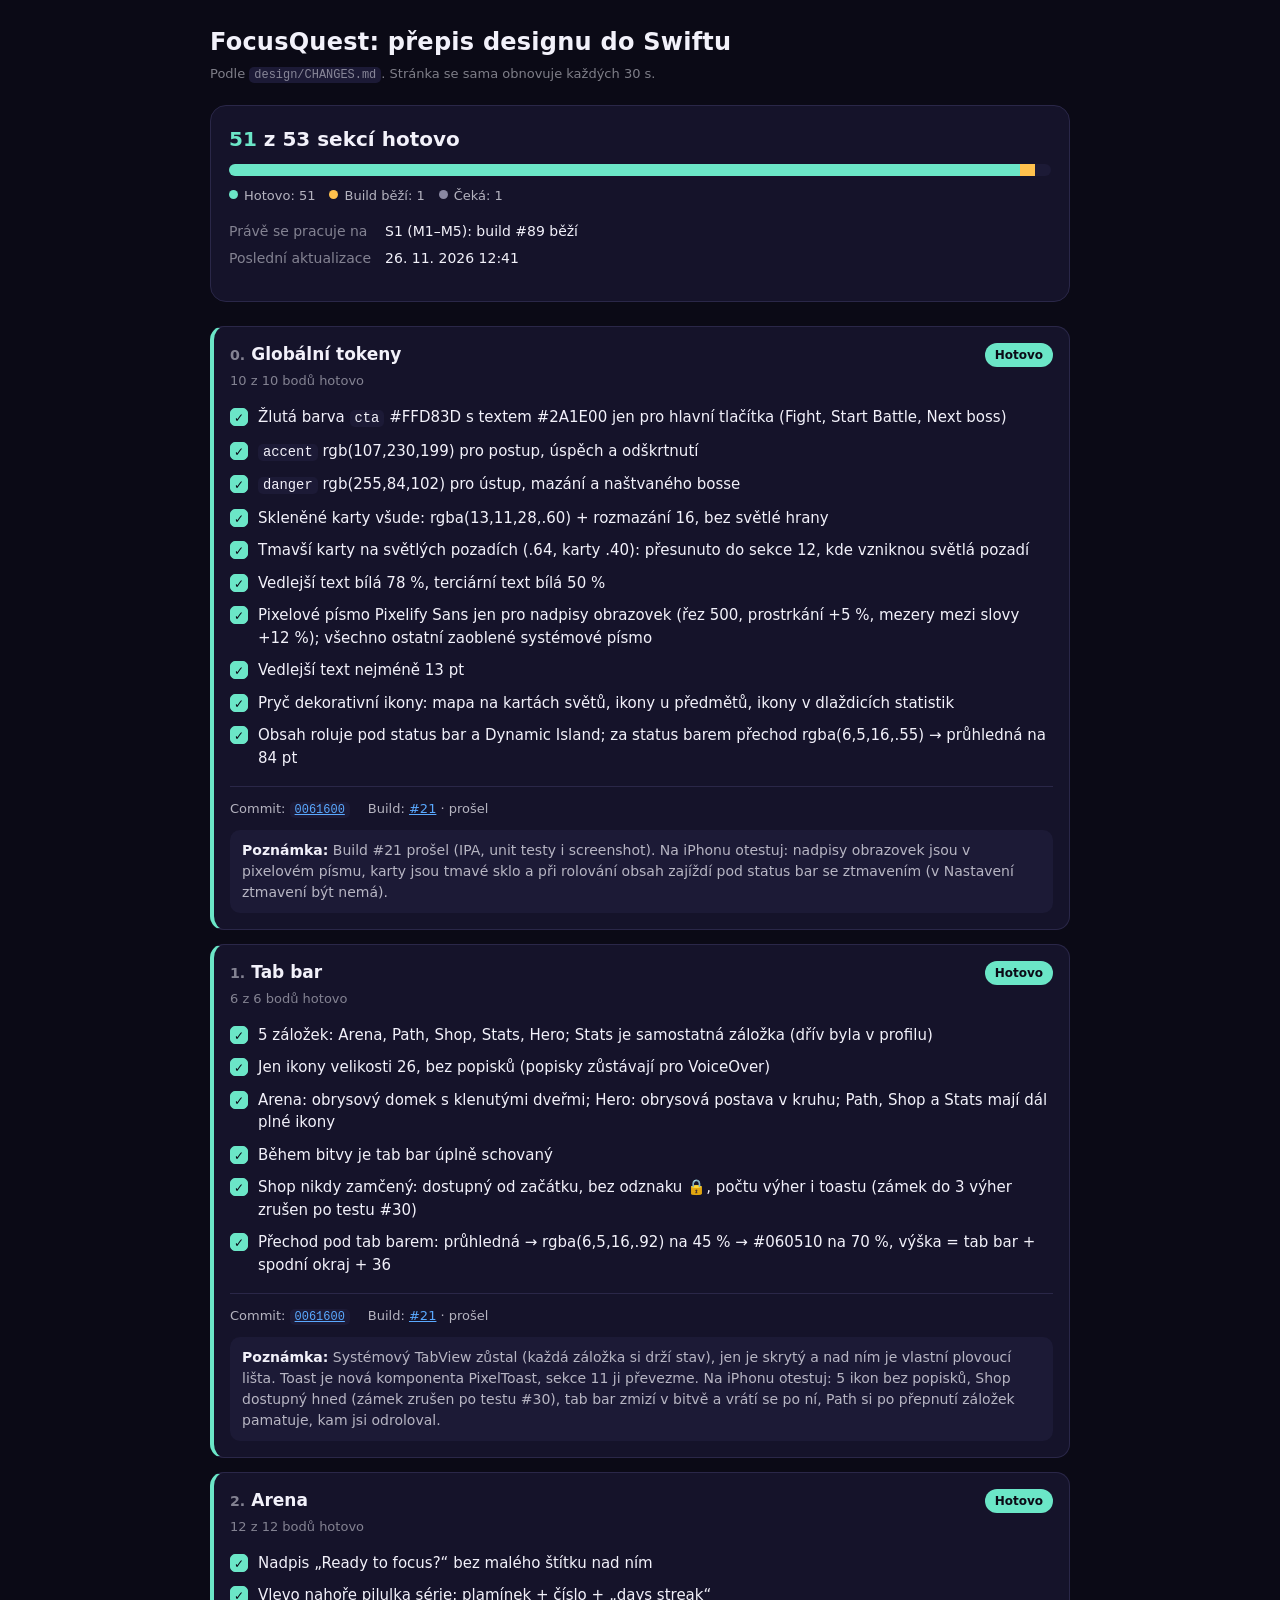
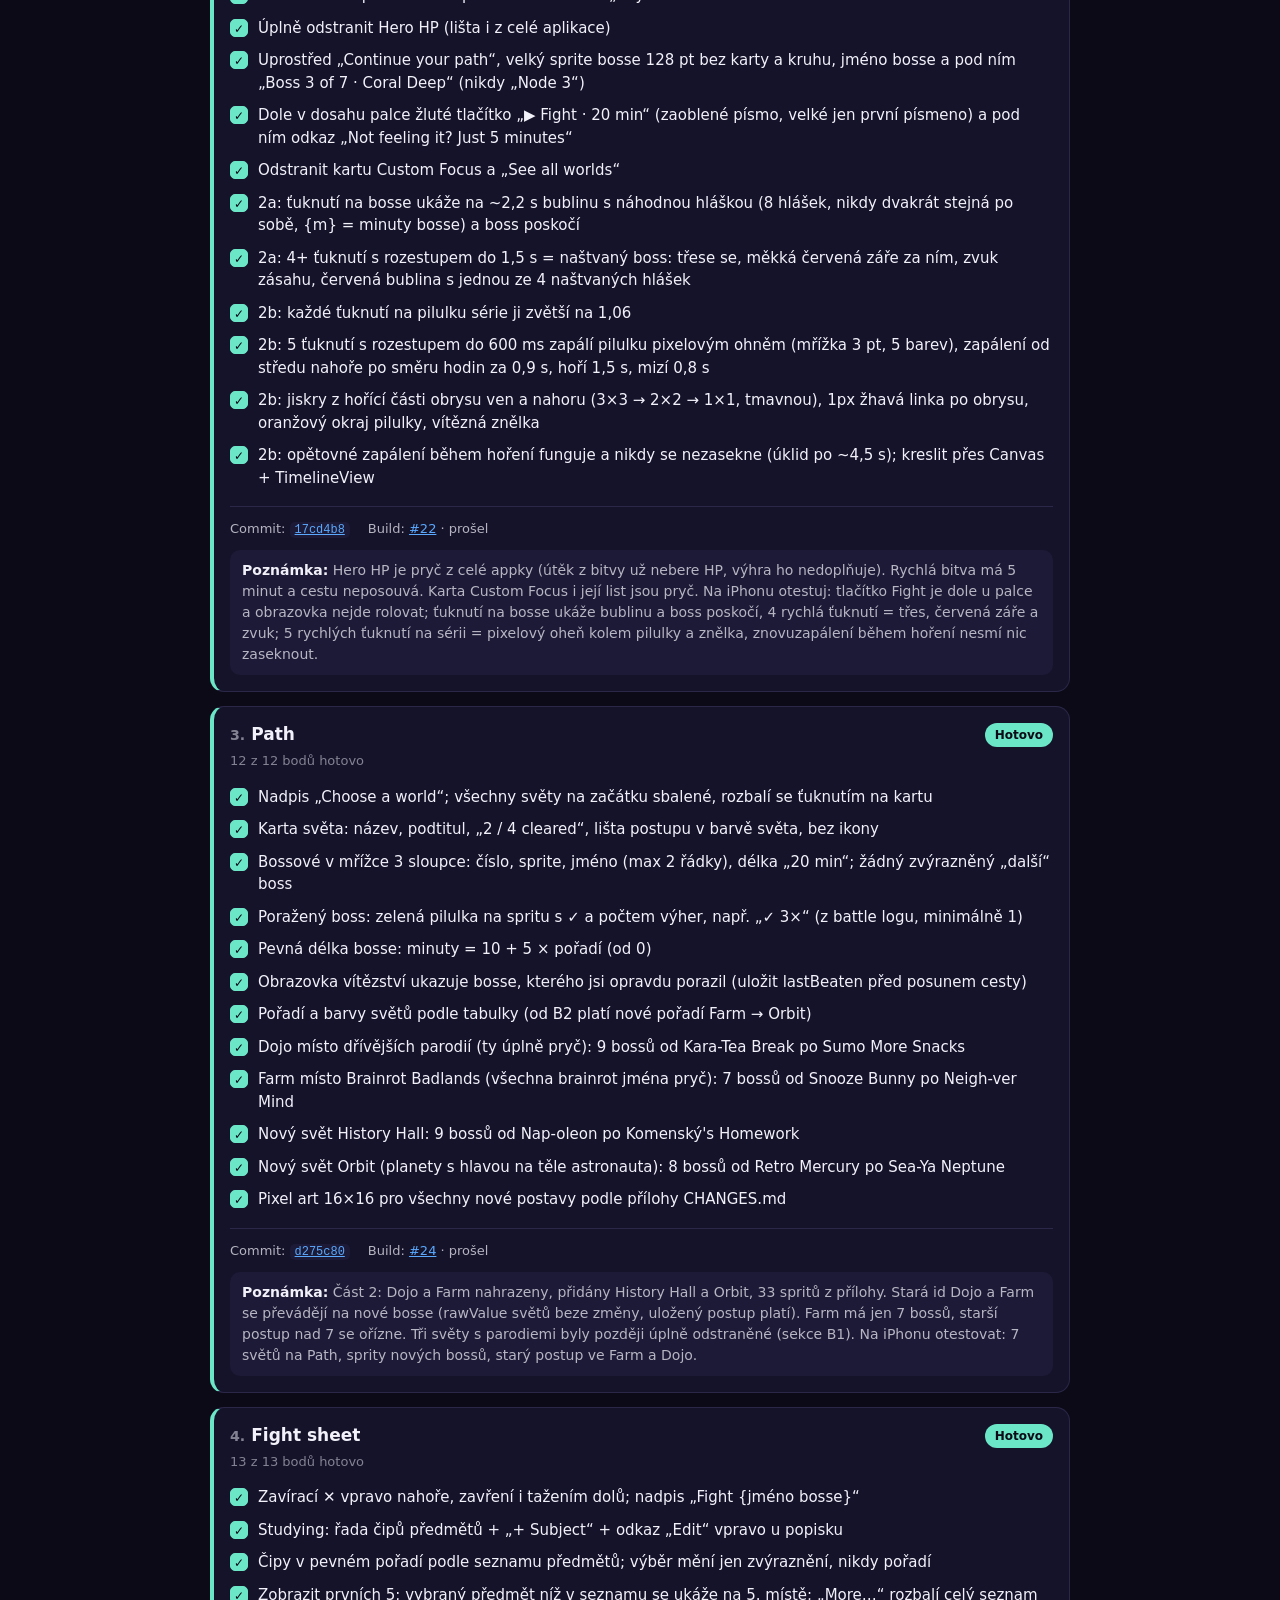
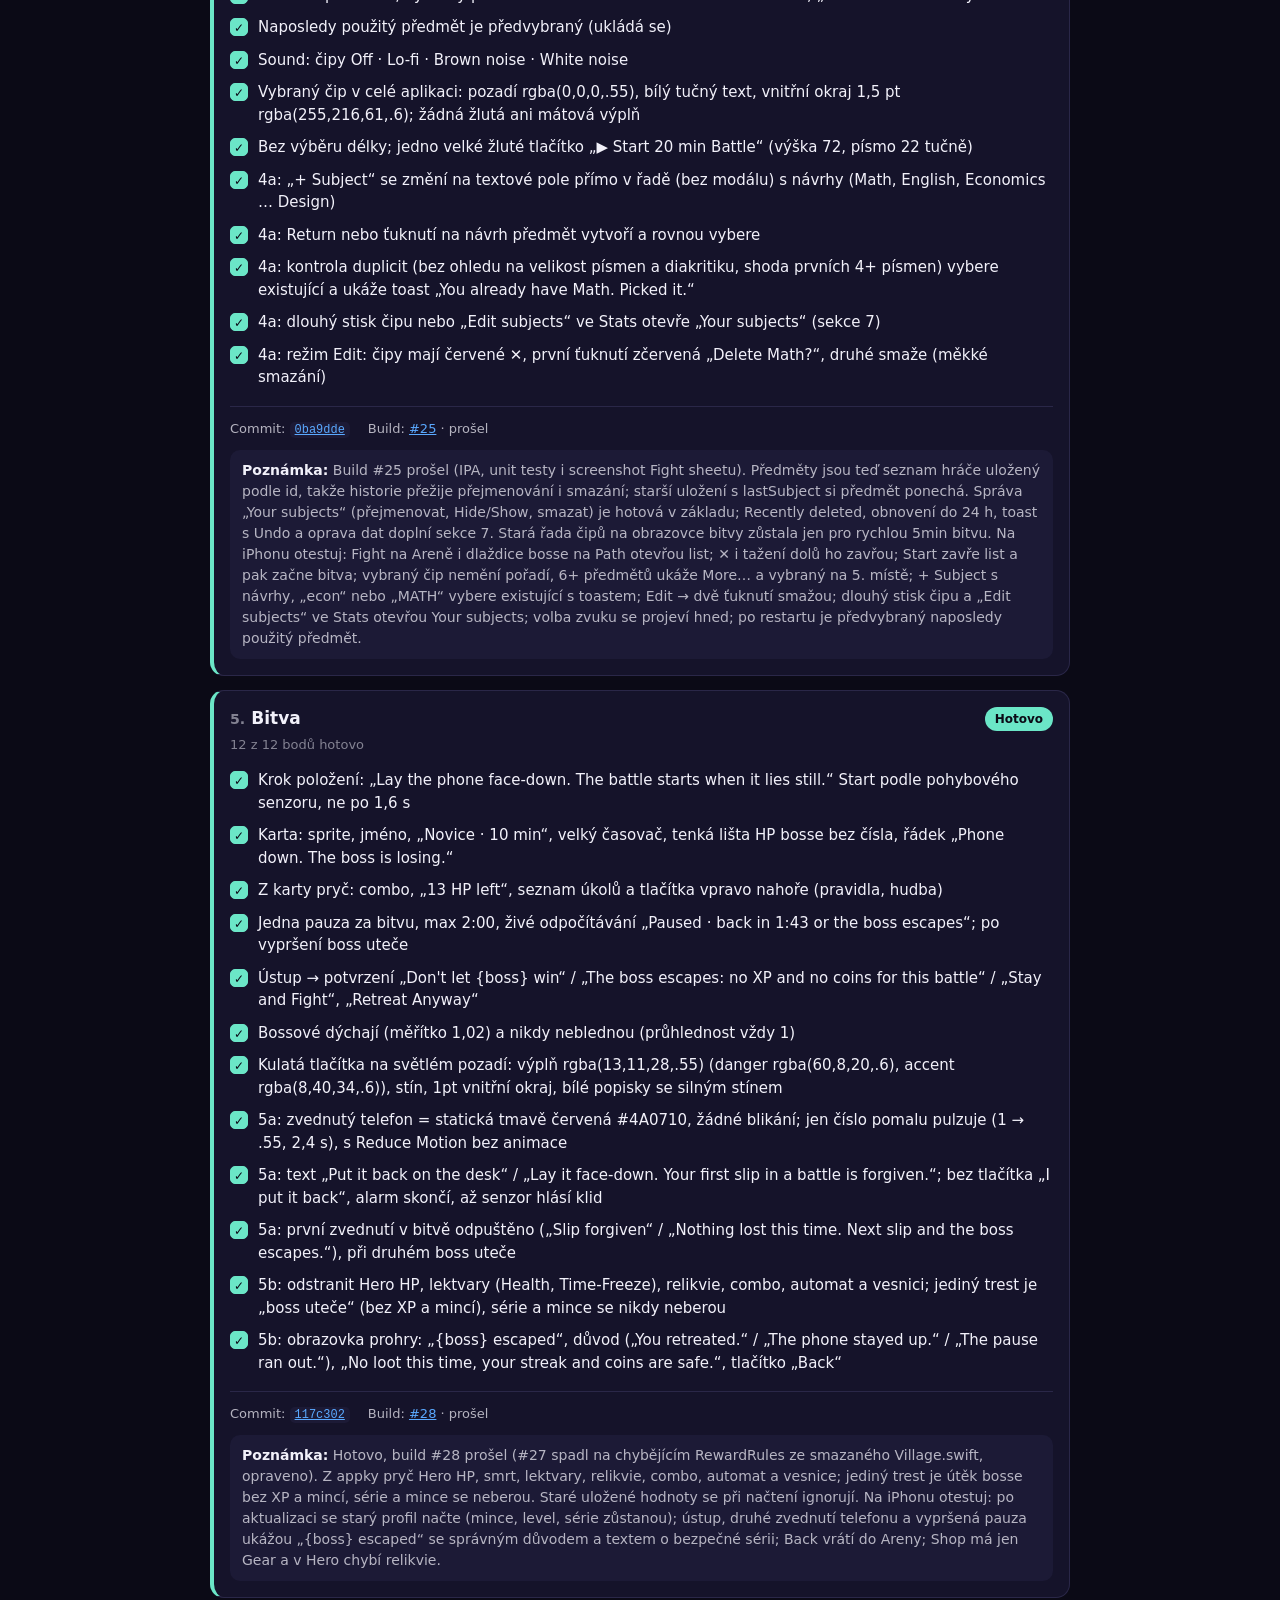
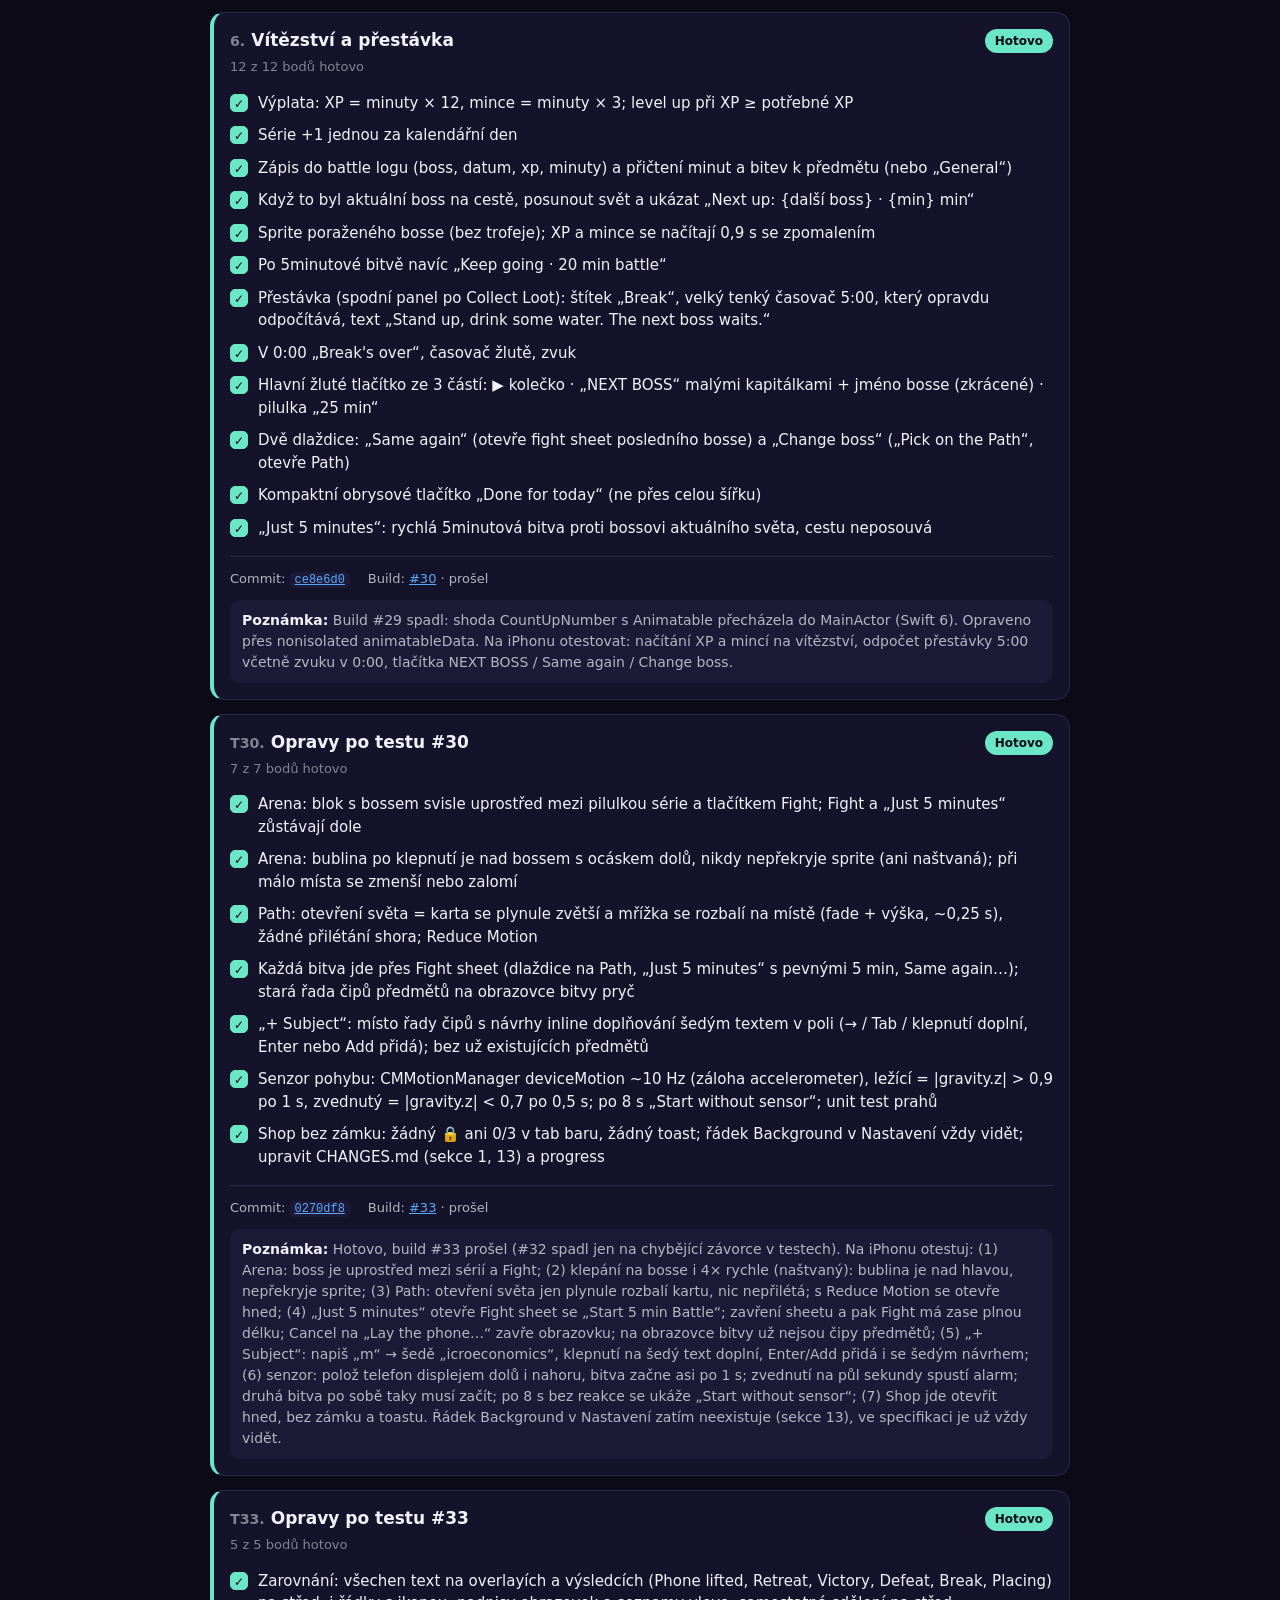
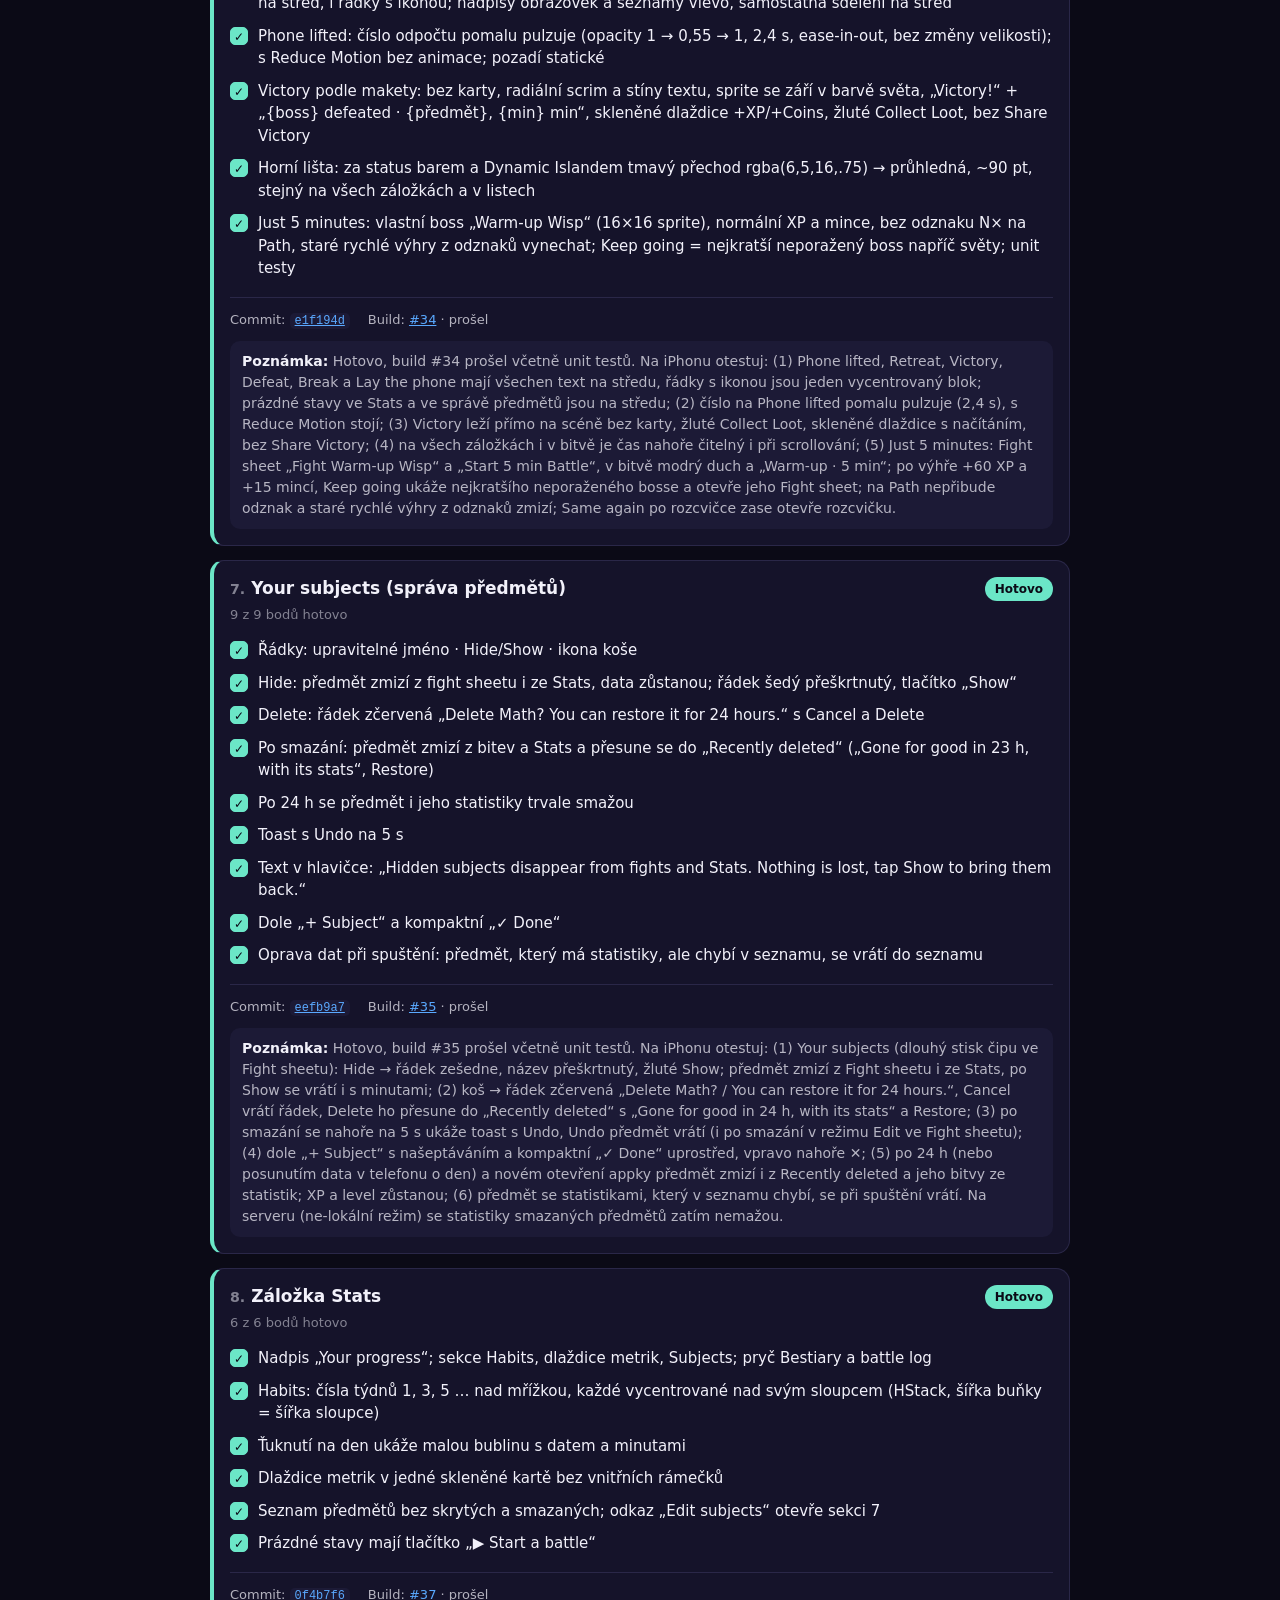
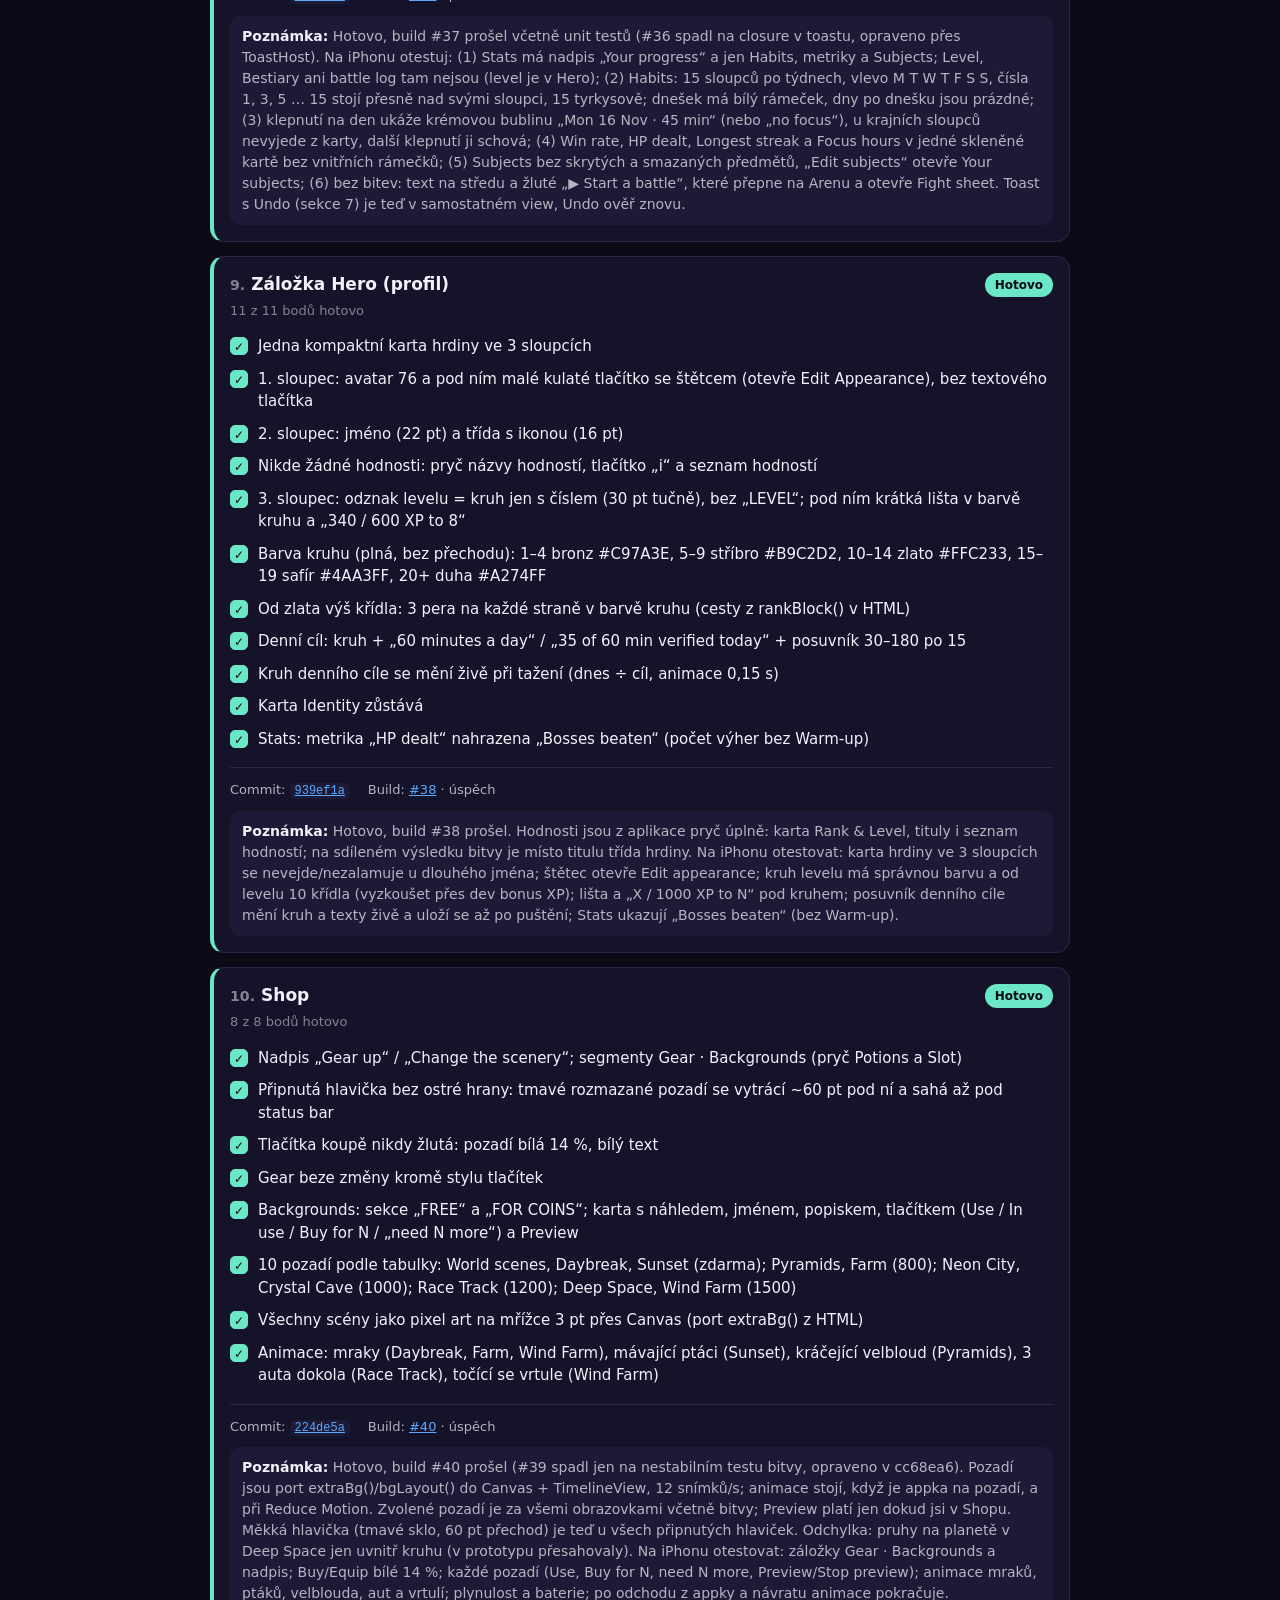
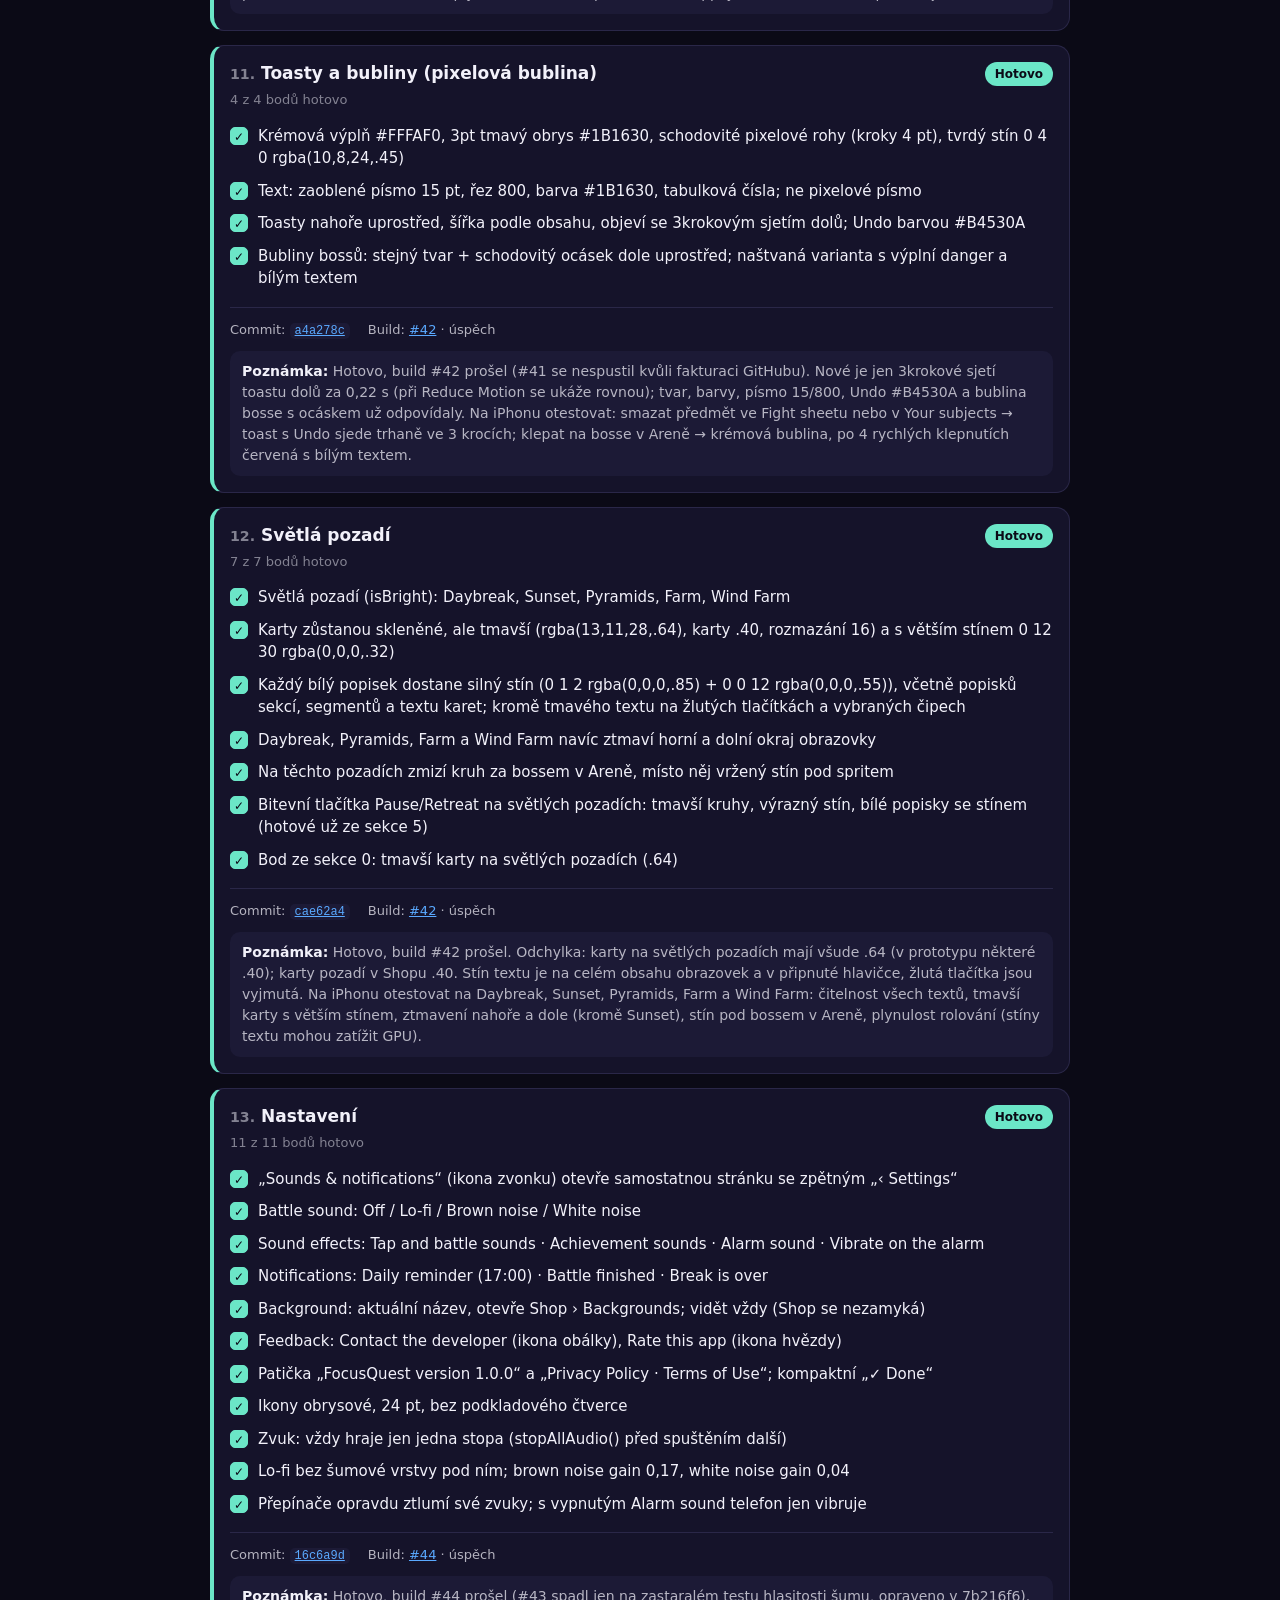
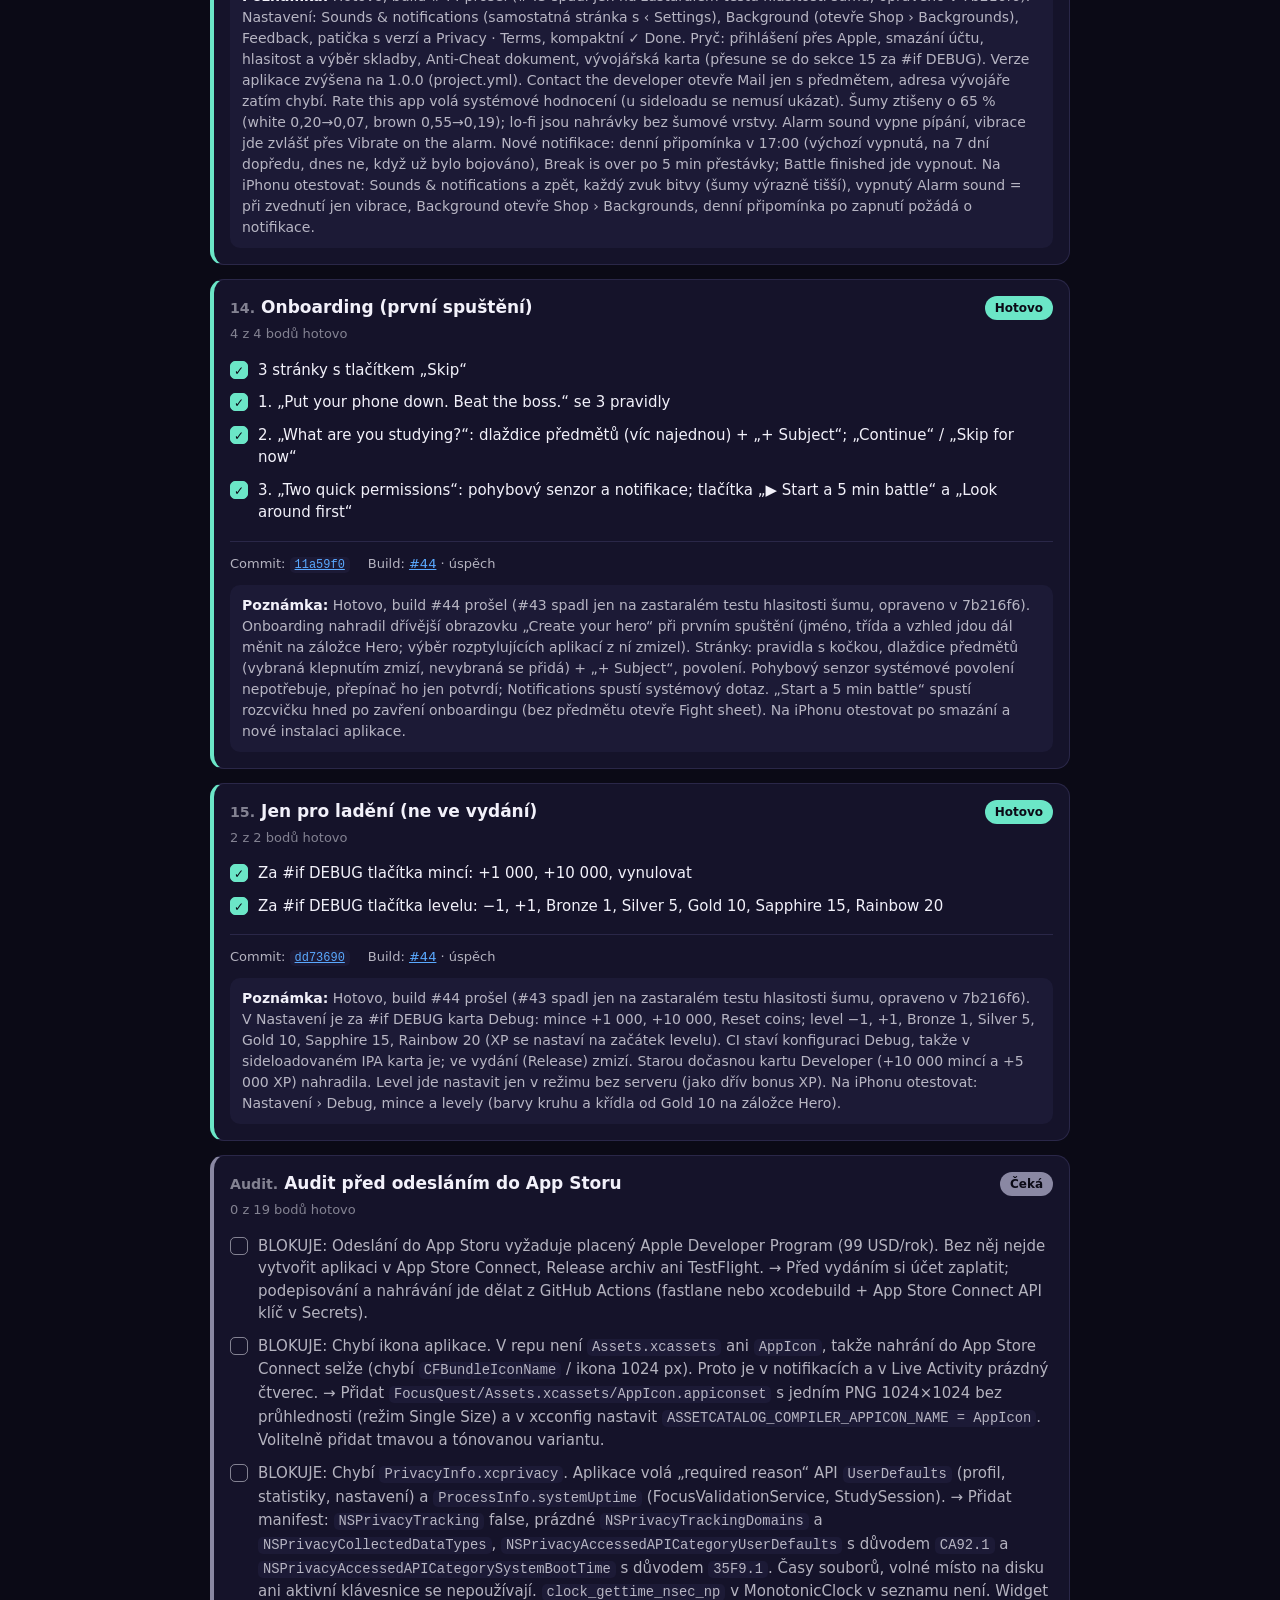
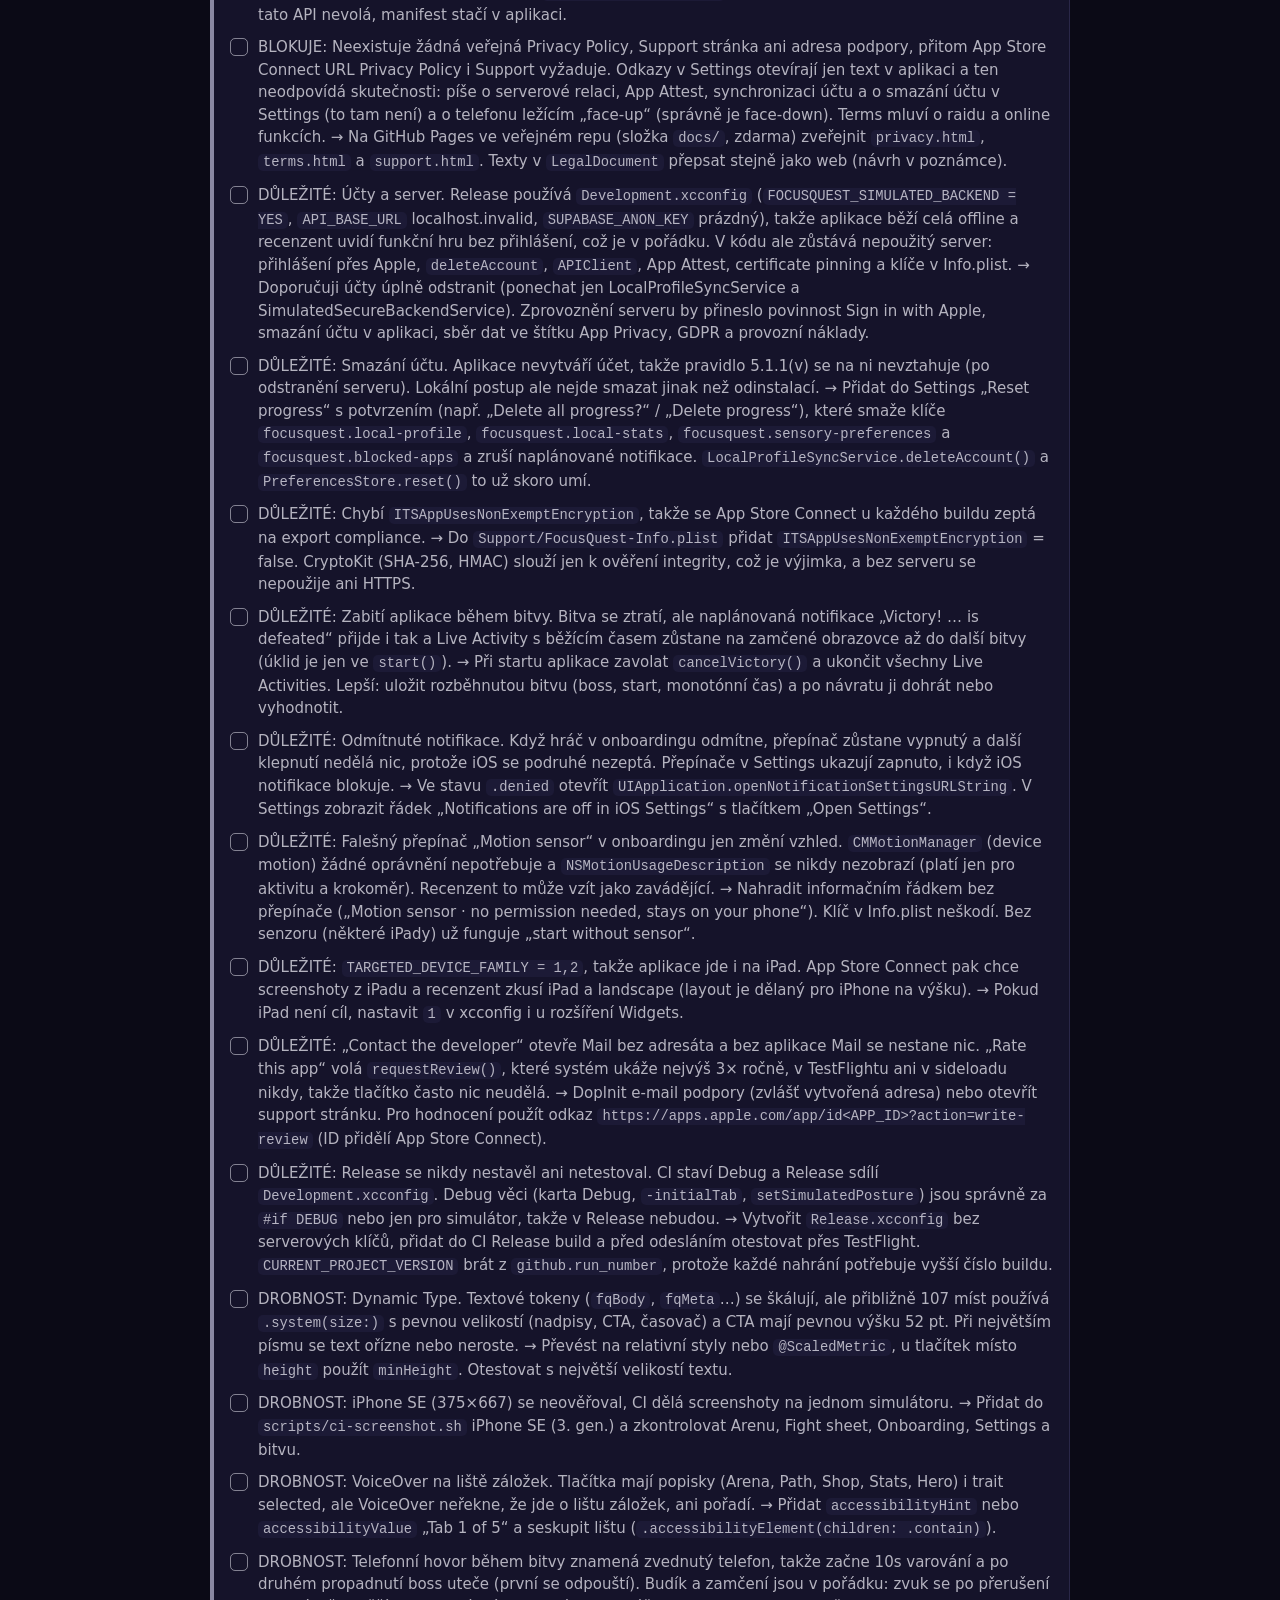
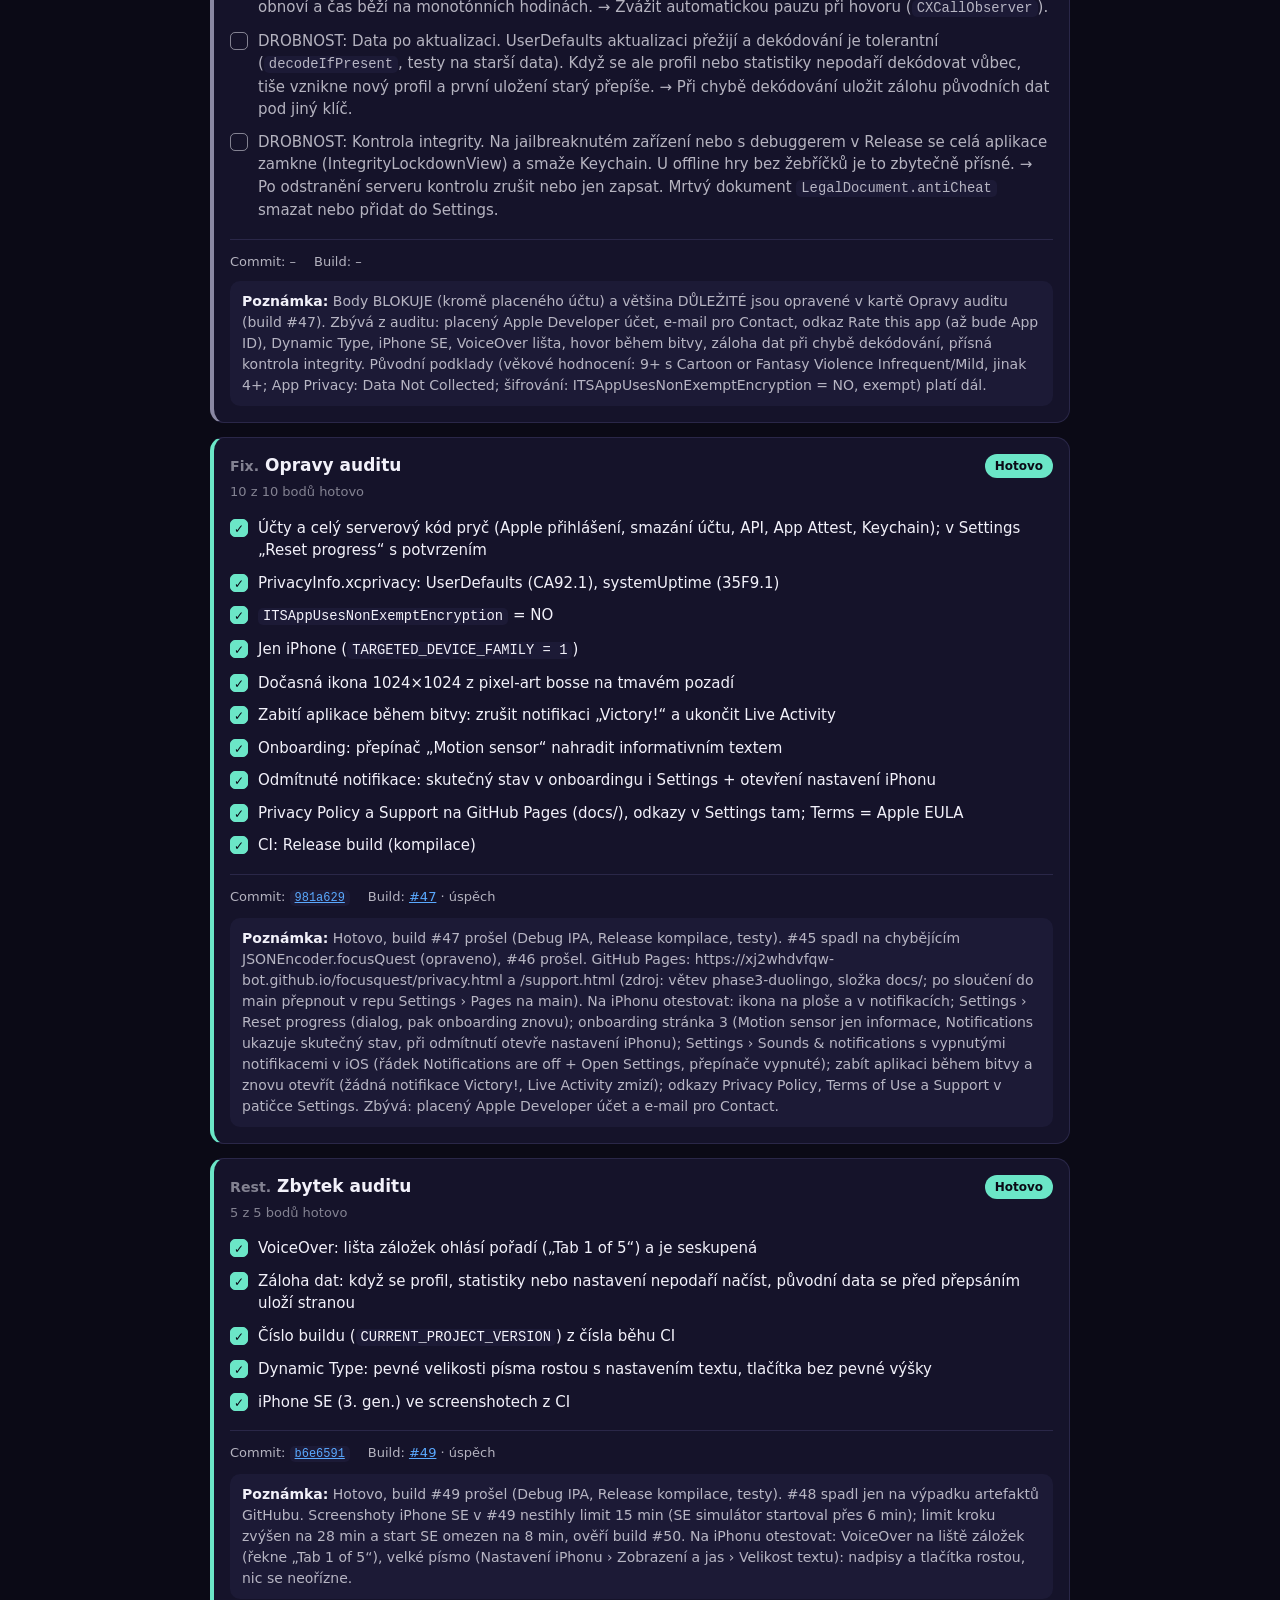
==== commit cffb051d: "Progress: build #89 running for S1 Co-Authored-By: Claude Opus 5.5 <noreply@anthropic.com>" ====
--- a/design/progress.html
+++ b/design/progress.html
@@ -77,9 +77,9 @@
      ====================================================================== -->
 <script id="data" type="application/json">
 {
-  "updated": "2026-11-26T12:35:00+01:00",
-  "current": "S1 (M1–M5): obrysy, sloty výbavy, zbraně tříd, třída za Class Potion, panel věci – kód hotový, commit a build",
-  "nextStep": "Pushnout větev a spustit build pro S1",
+  "updated": "2026-11-26T12:41:00+01:00",
+  "current": "S1 (M1–M5): build #89 běží",
+  "nextStep": "Počkat na výsledek buildu #89; při chybě opravit a pustit znovu",
   "repo": "https://github.com/xj2whdvfqw-bot/focusquest",
   "sections": [
     {
@@ -982,7 +982,7 @@
     {
       "id": "S1",
       "title": "Shop a hrdina: obrysy, sloty výbavy, zbraně tříd, třída za Class Potion (M1–M5)",
-      "status": "pracuje",
+      "status": "build",
       "items": [
         { "text": "M1 Pryč hnědožlutá aura za vybranou věcí; všechny sprity v obchodě (police, pult, obrazy) mají 1px obrys #1a1a2e a malý vržený stín", "done": true },
         { "text": "M1 Vybraná věc: bílý 1px obrys + zvednutí o 3 pt (spring), žádná záře", "done": true },
@@ -997,9 +997,9 @@
         { "text": "Test `EquipmentSlotTests`: všechny kombinace slotů × 4 třídy bez překryvu, snapshot try-onu, změna třídy jen lektvarem", "done": true },
         { "text": "DECISIONS.md", "done": true }
       ],
-      "commit": "",
-      "build": { "number": null, "runId": null, "result": "" },
-      "note": "Kód hotový, build ještě neběžel. Grafika polic, cenovek, cedulí a stávajících spritů beze změny (jen obrys, stín a nové sprity zbraní a lektvaru)."
+      "commit": "b307d55",
+      "build": { "number": 89, "runId": 45812176120, "result": "běží" },
+      "note": "Build #89 běží. Grafika polic, cenovek, cedulí a stávajících spritů beze změny (jen obrys, stín a nové sprity zbraní a lektvaru)."
     }
   ]
 }
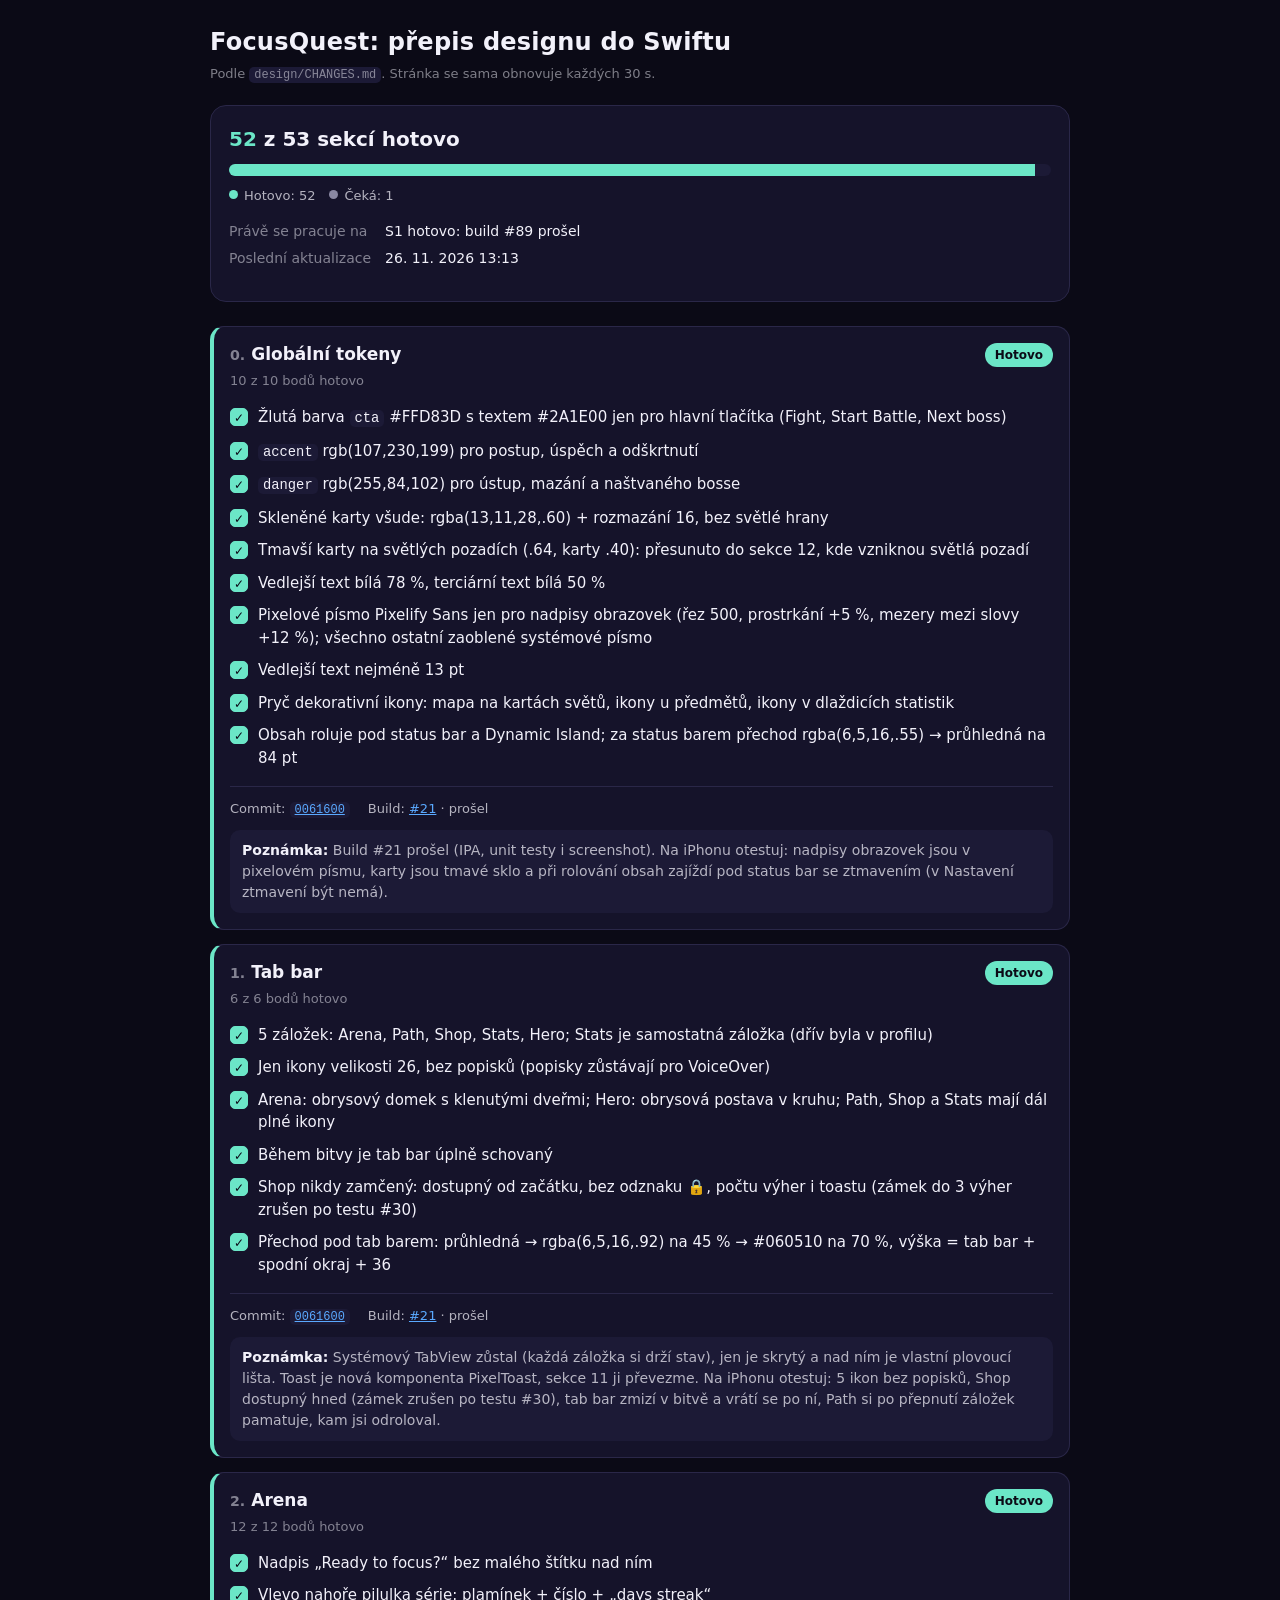
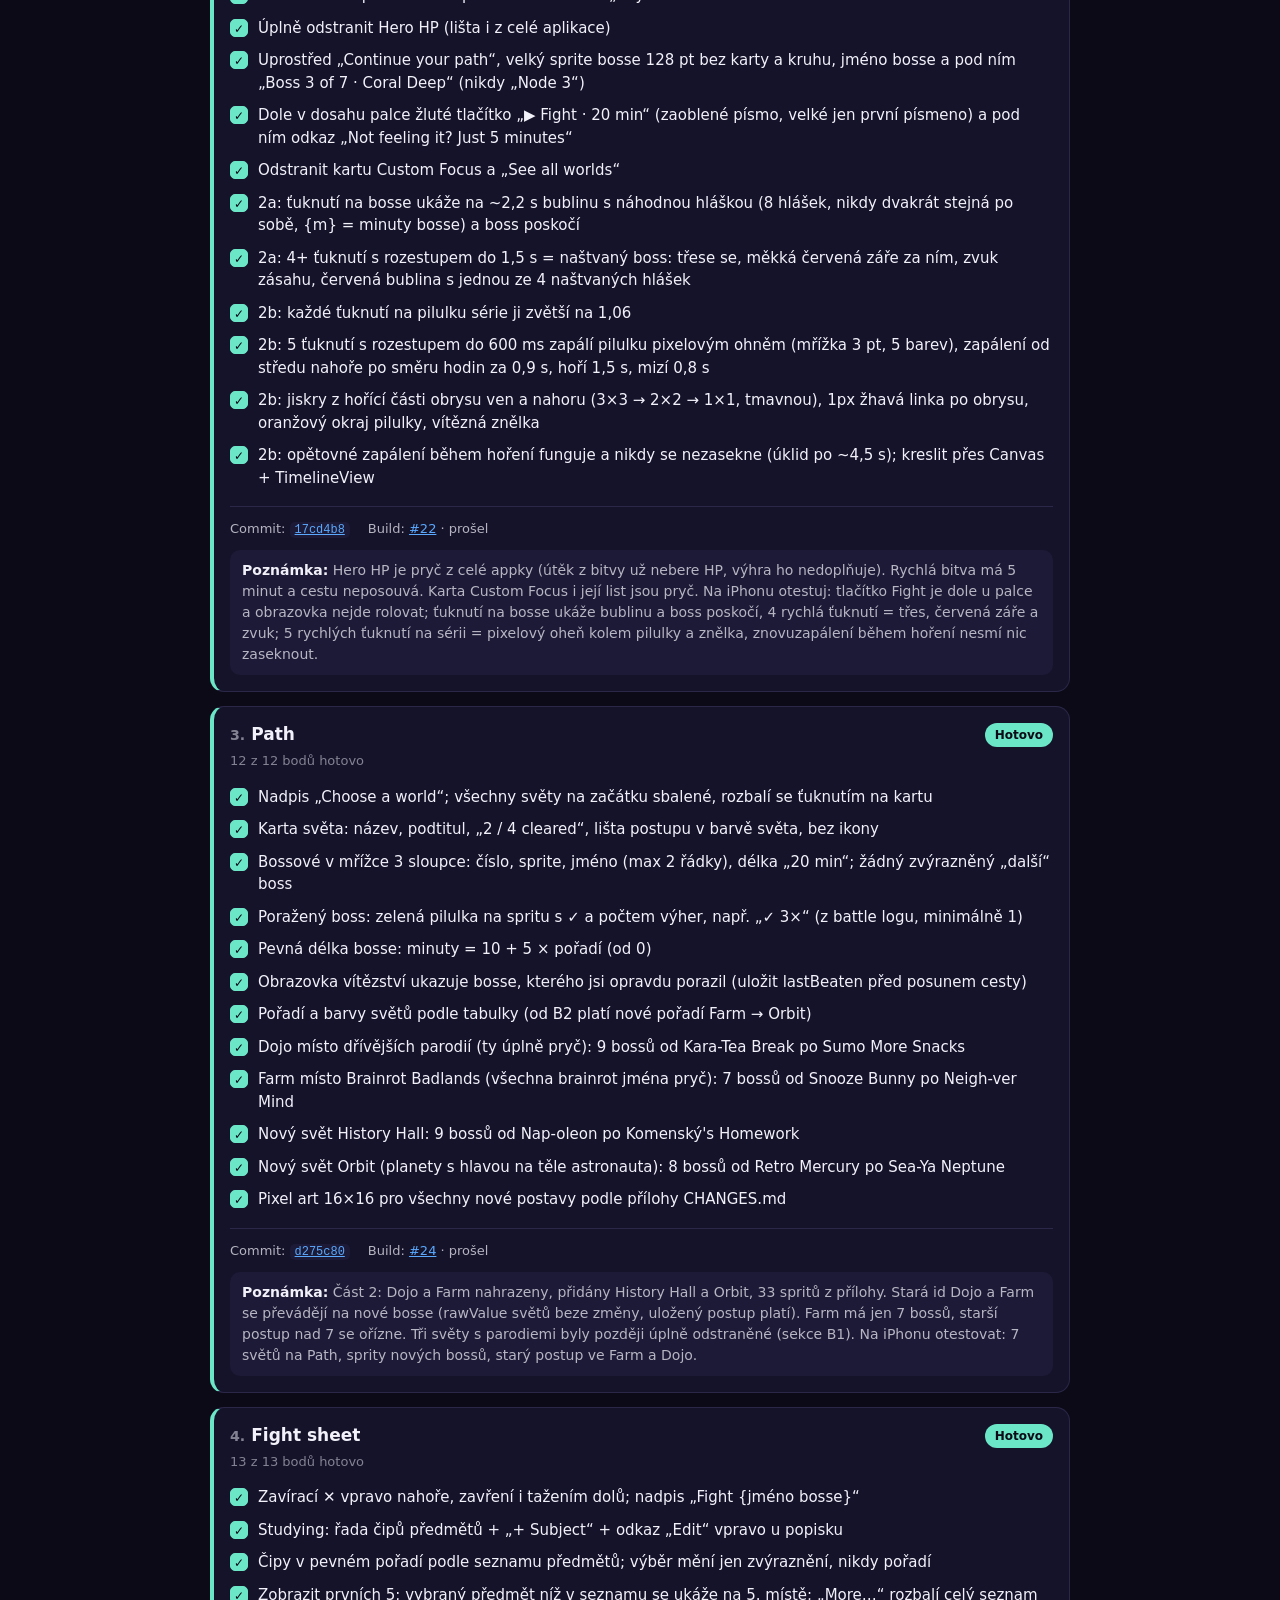
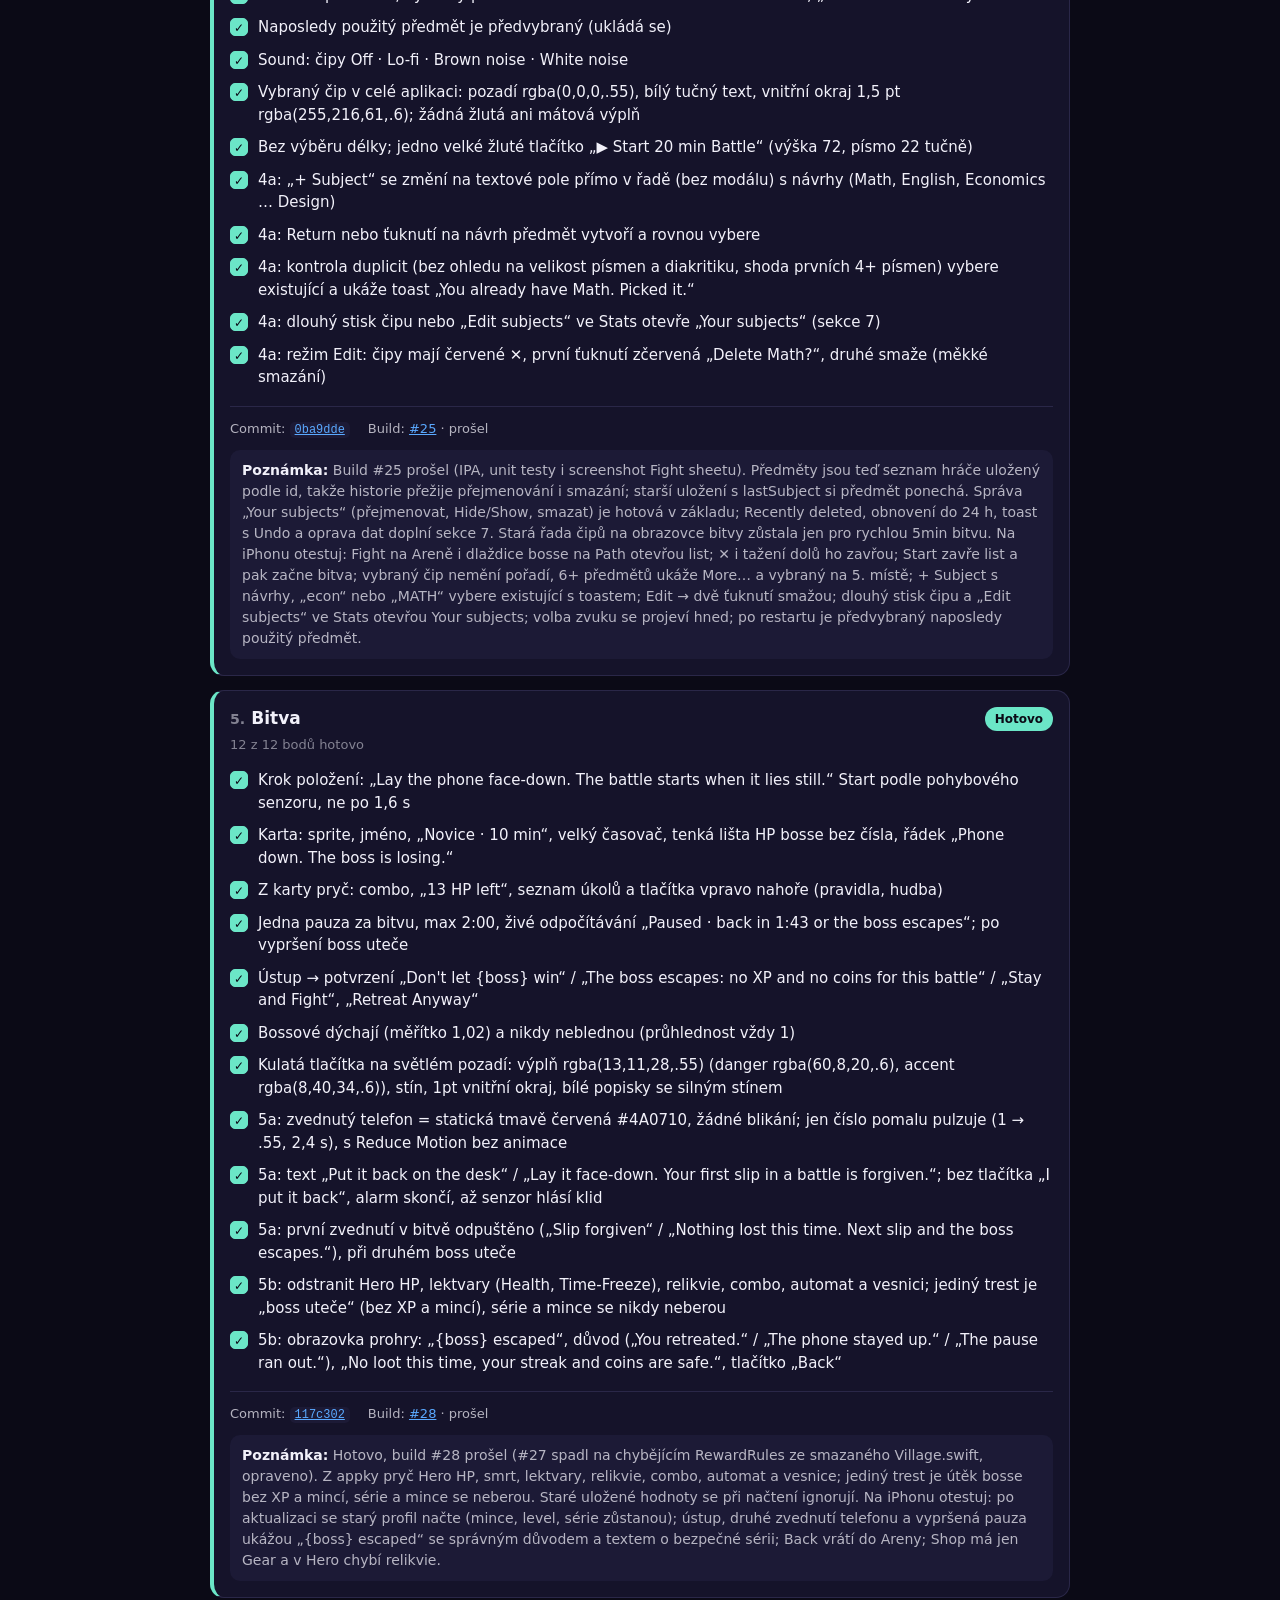
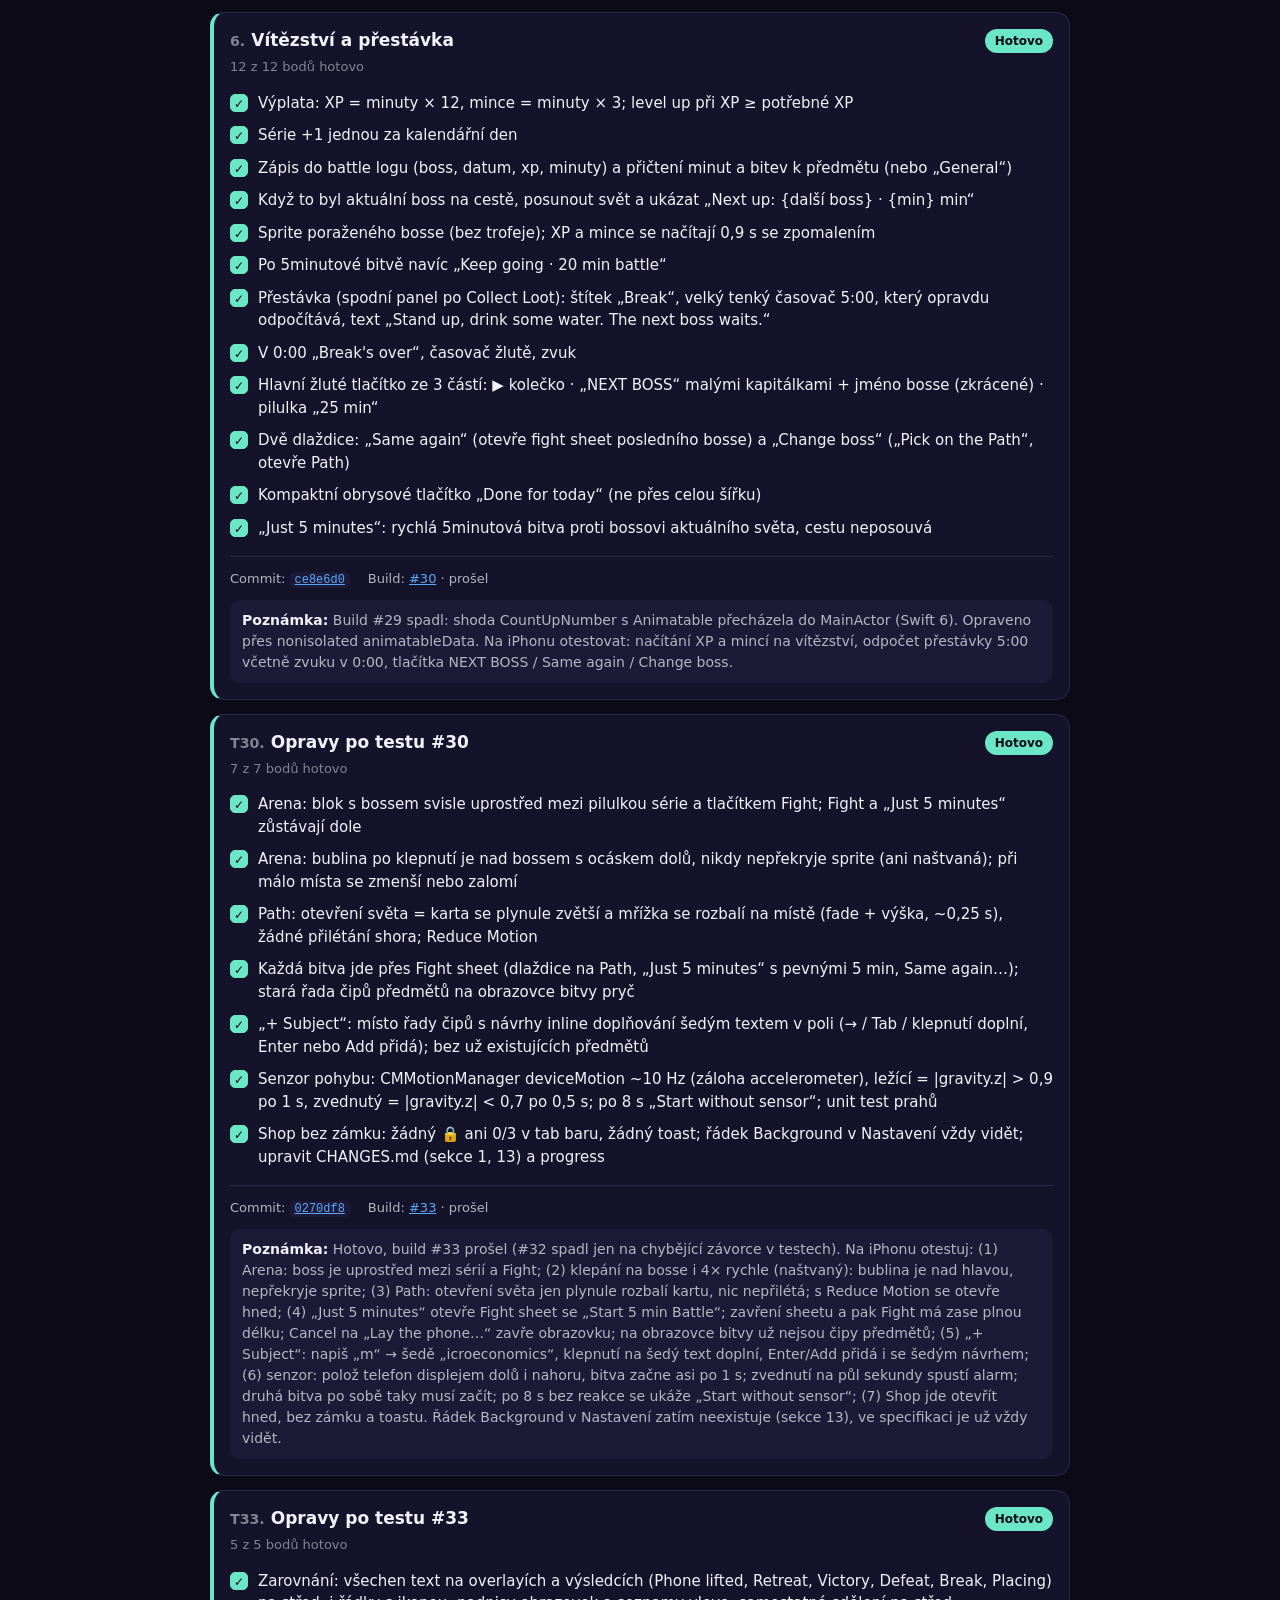
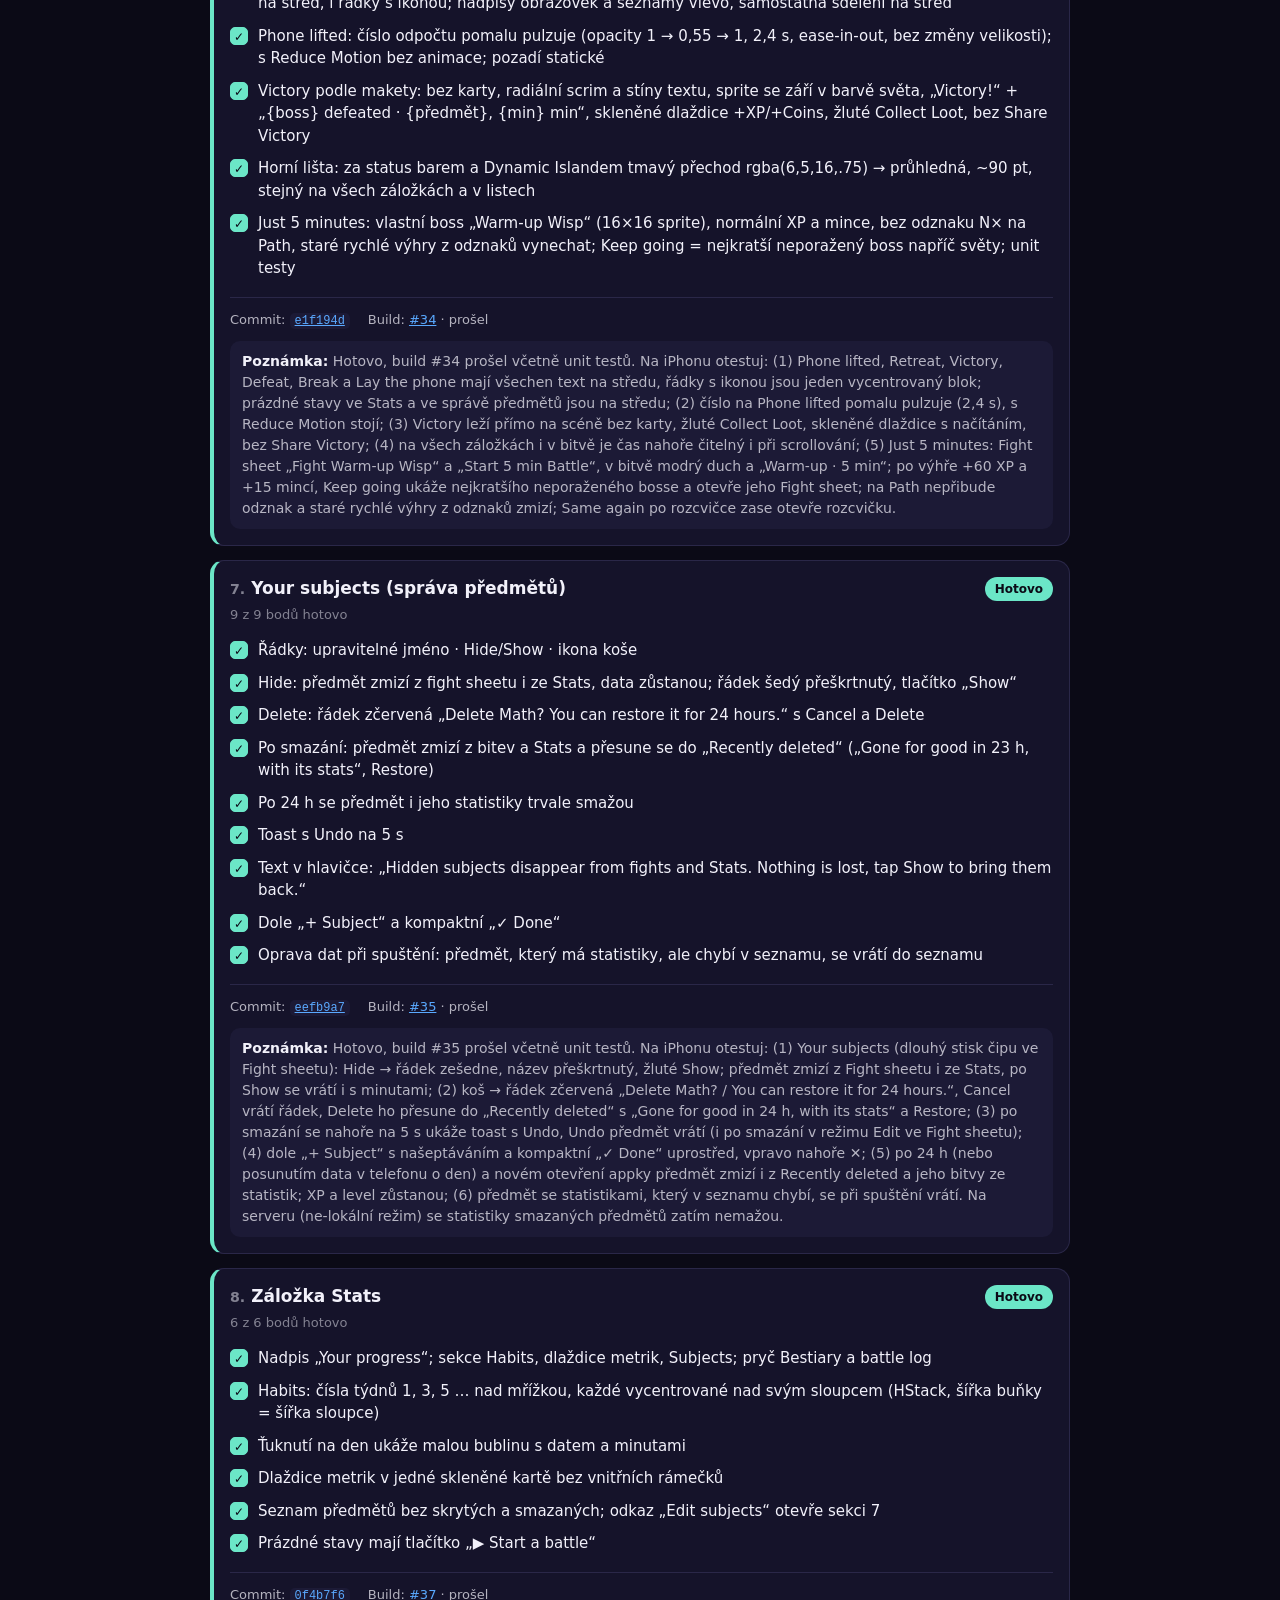
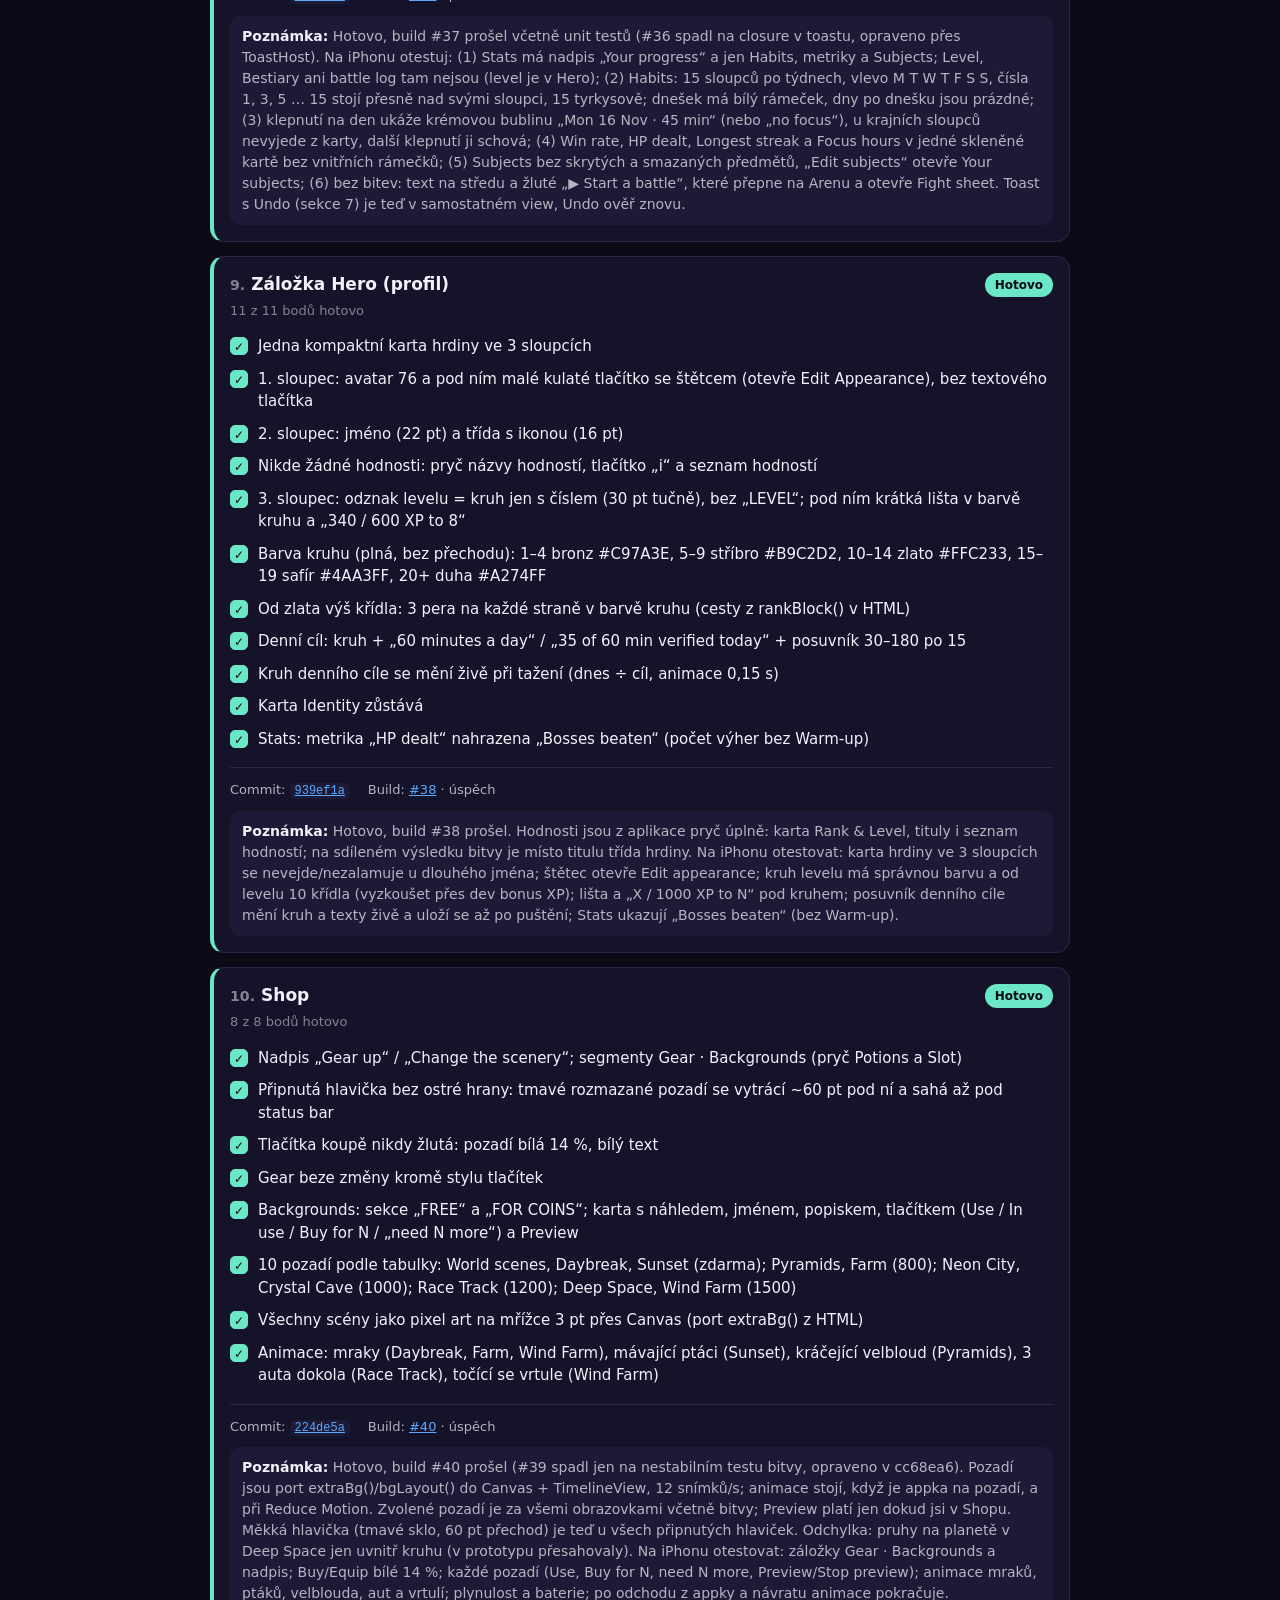
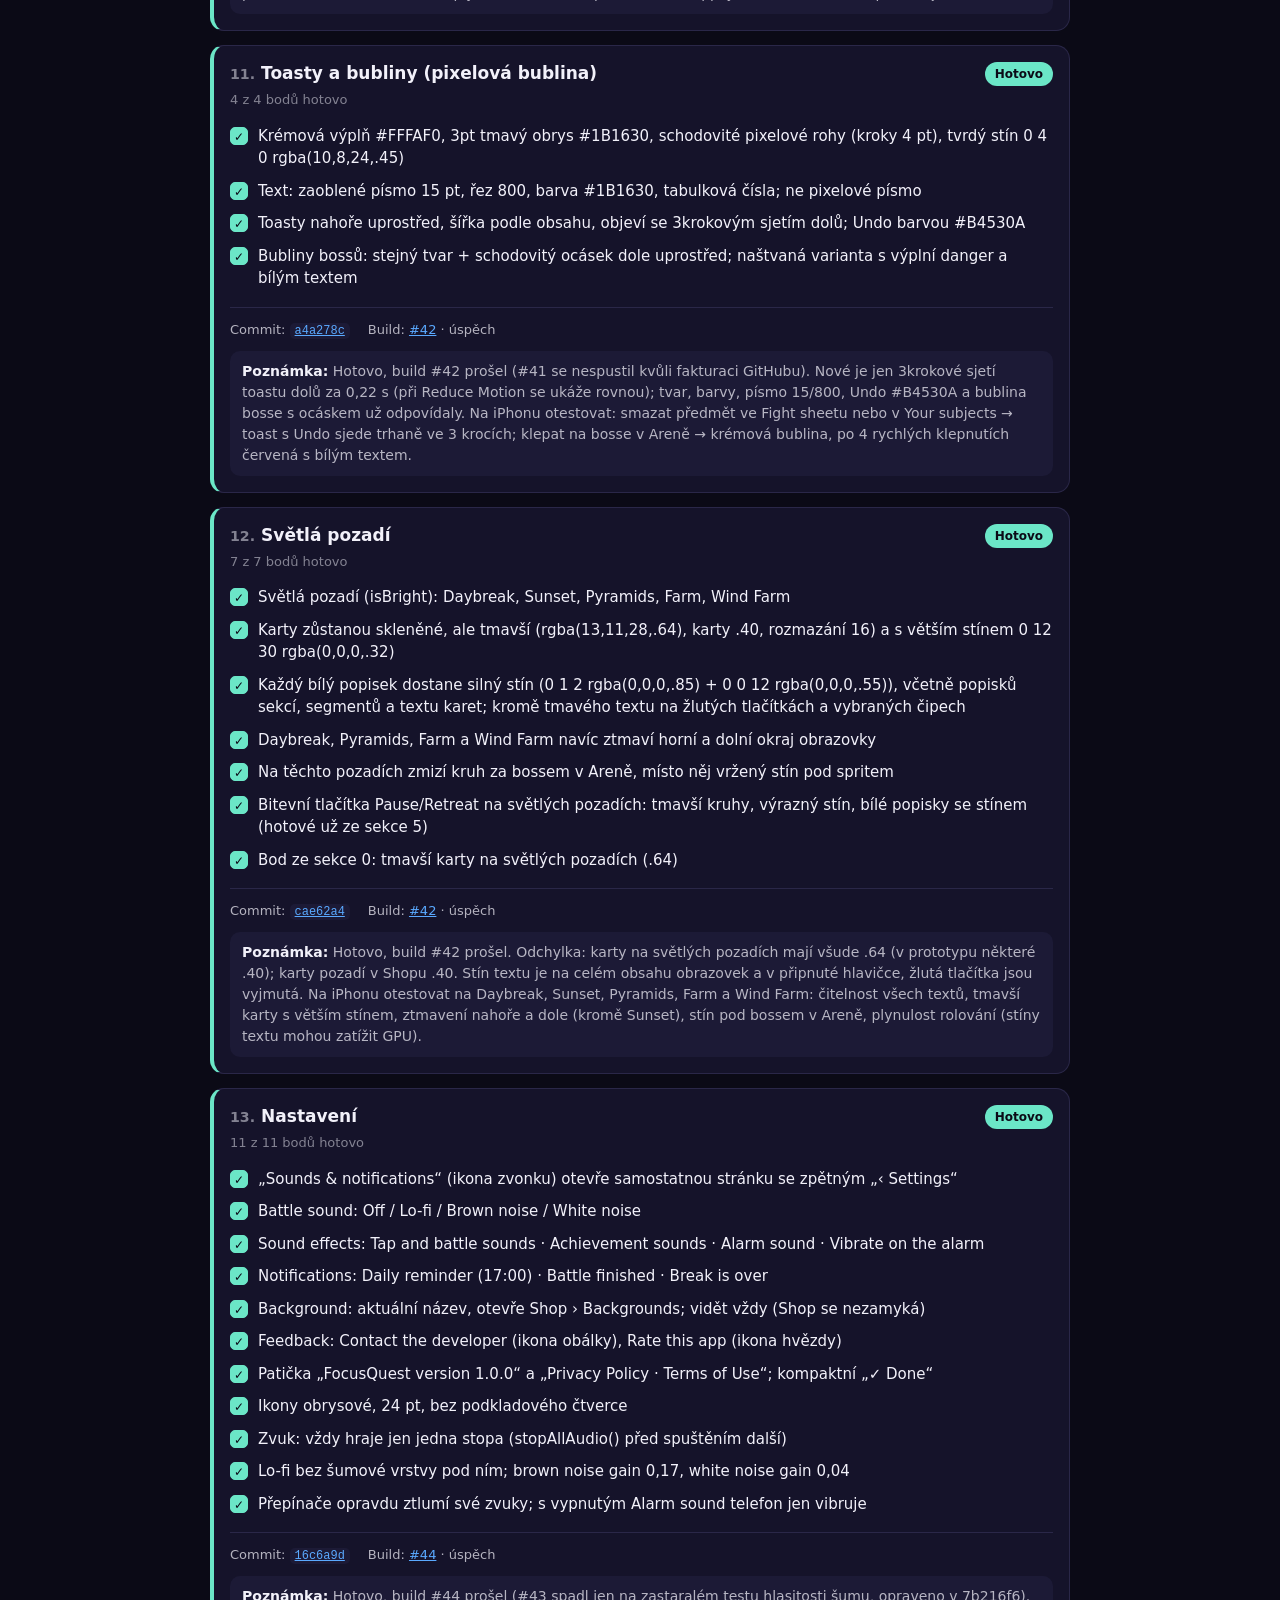
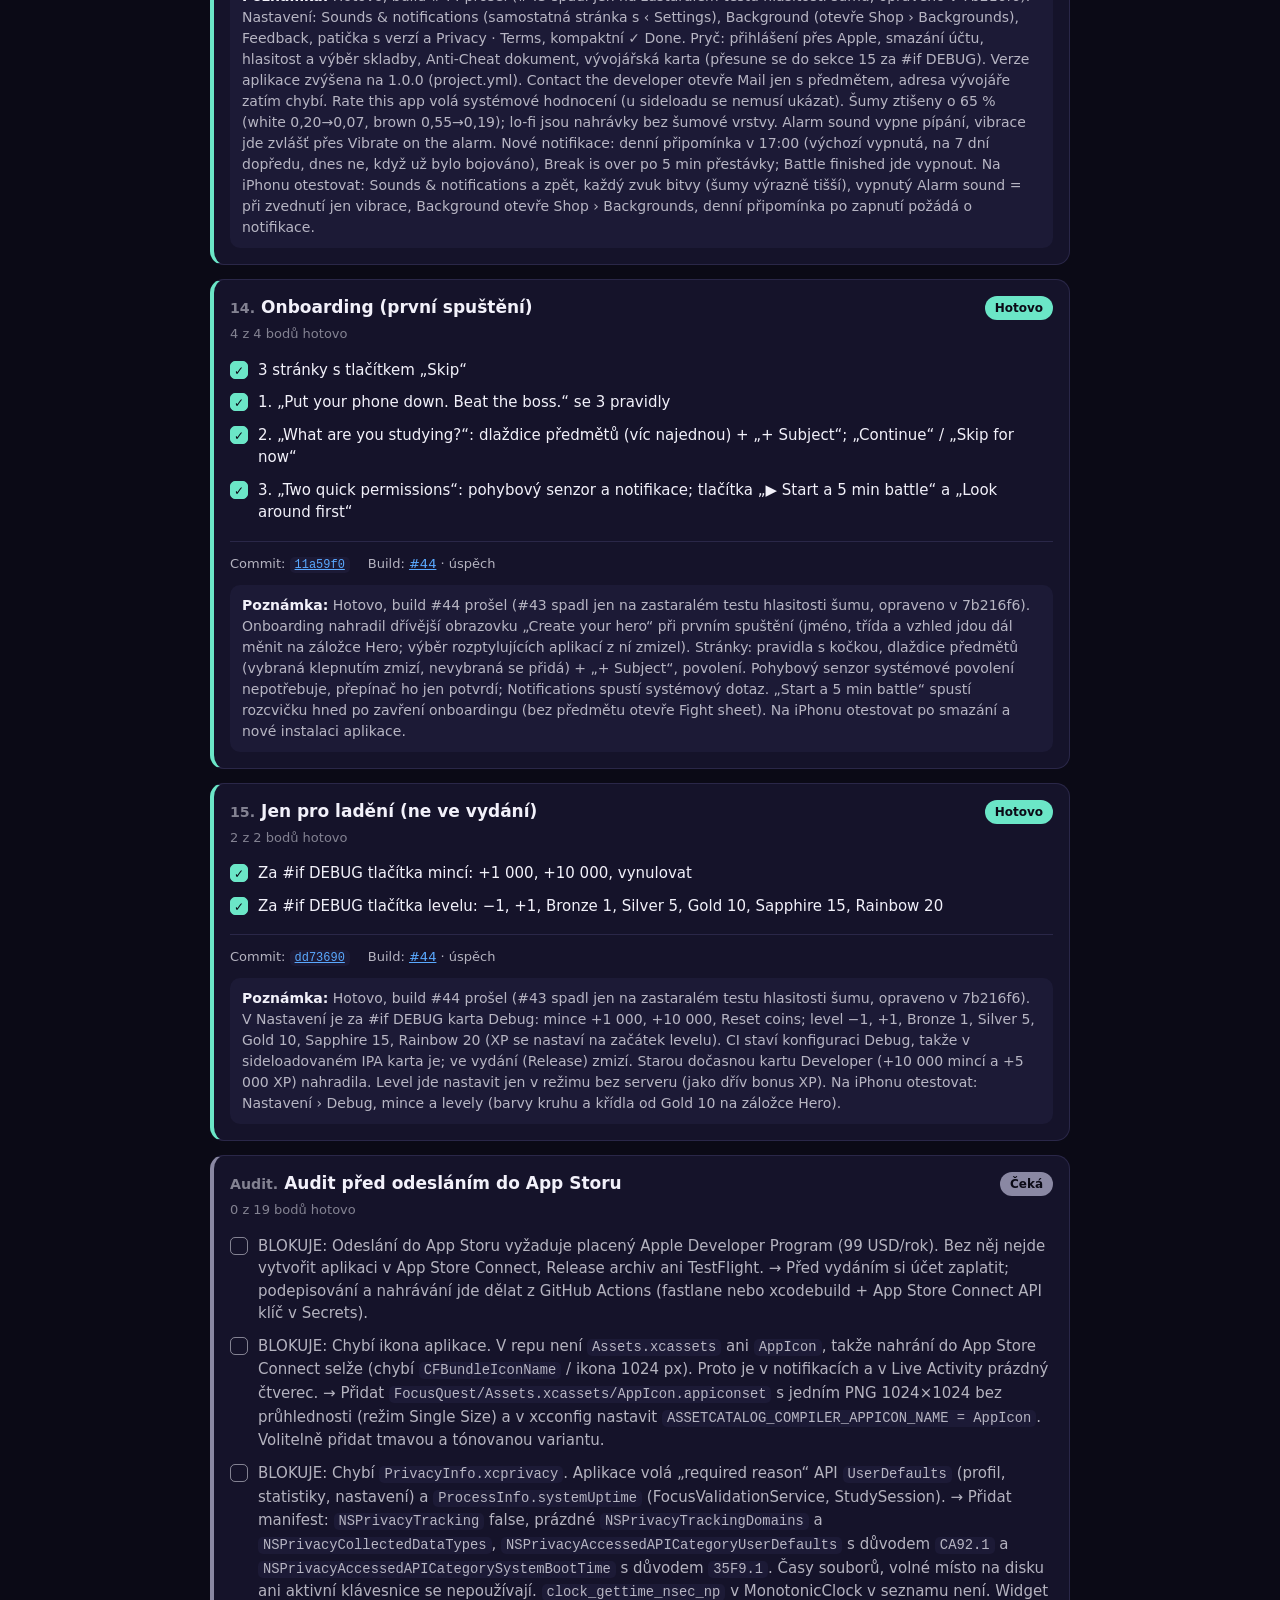
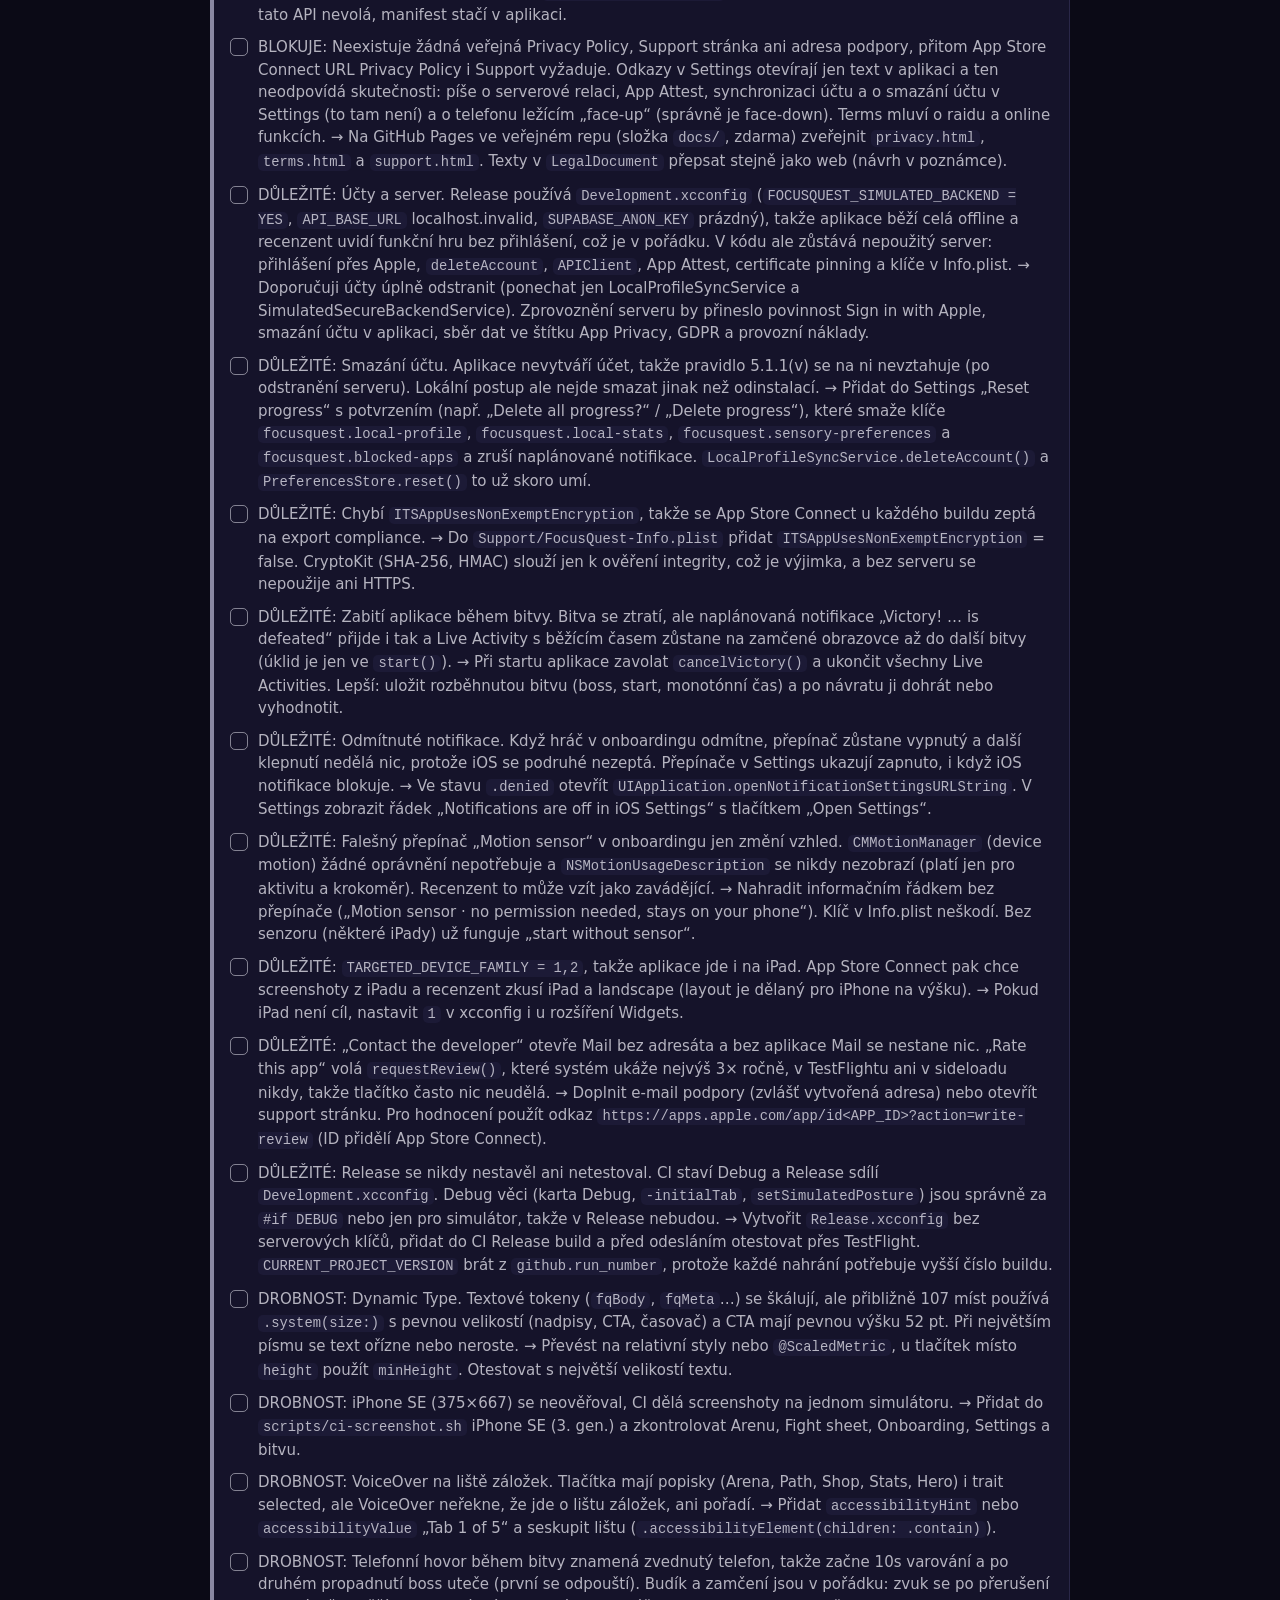
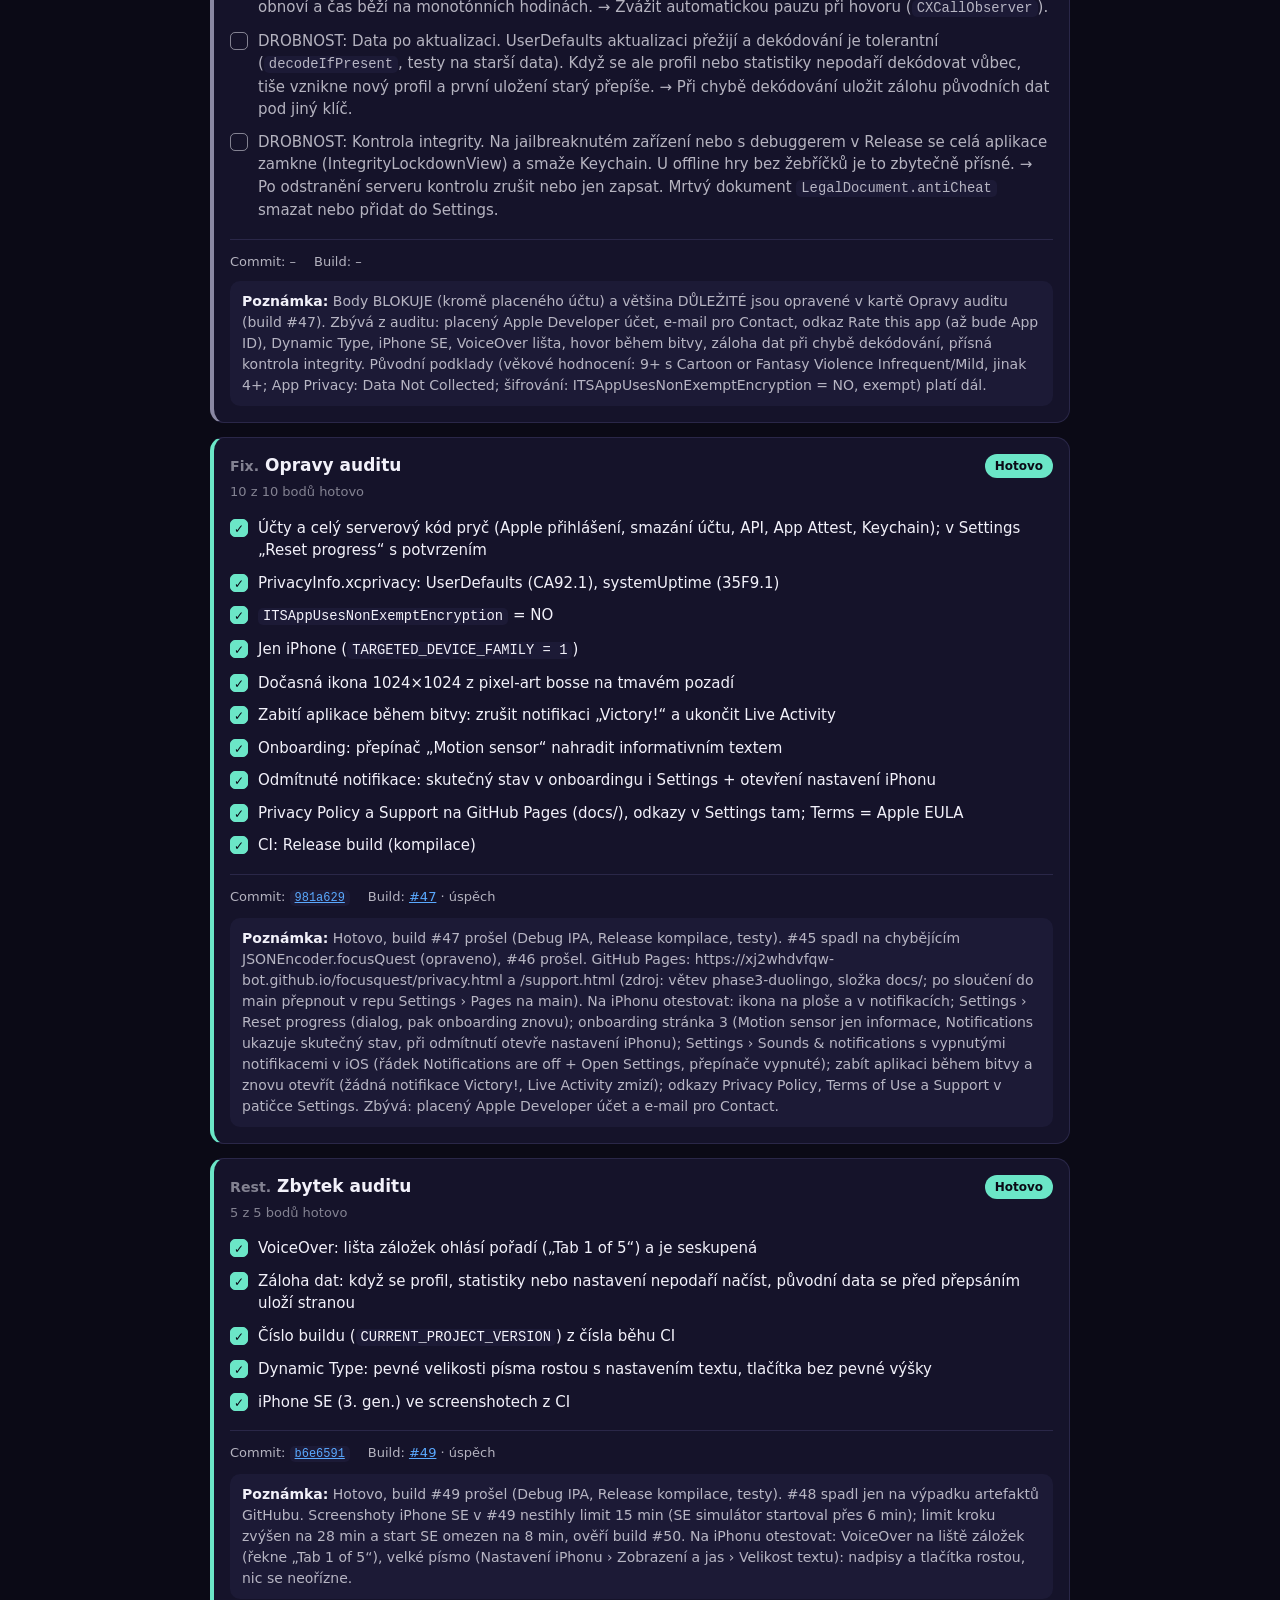
==== commit cf7b48ab: "Progress: S1 done, build #89 passed Co-Authored-By: Claude Opus 5.5 <noreply@anthropic.com>" ====
--- a/design/progress.html
+++ b/design/progress.html
@@ -77,9 +77,9 @@
      ====================================================================== -->
 <script id="data" type="application/json">
 {
-  "updated": "2026-11-26T12:41:00+01:00",
-  "current": "S1 (M1–M5): build #89 běží",
-  "nextStep": "Počkat na výsledek buildu #89; při chybě opravit a pustit znovu",
+  "updated": "2026-11-26T13:13:00+01:00",
+  "current": "S1 hotovo: build #89 prošel",
+  "nextStep": "Otestovat na iPhonu obrysy, sloty výbavy, zbraně tříd a změnu třídy za Class Potion",
   "repo": "https://github.com/xj2whdvfqw-bot/focusquest",
   "sections": [
     {
@@ -982,7 +982,7 @@
     {
       "id": "S1",
       "title": "Shop a hrdina: obrysy, sloty výbavy, zbraně tříd, třída za Class Potion (M1–M5)",
-      "status": "build",
+      "status": "hotovo",
       "items": [
         { "text": "M1 Pryč hnědožlutá aura za vybranou věcí; všechny sprity v obchodě (police, pult, obrazy) mají 1px obrys #1a1a2e a malý vržený stín", "done": true },
         { "text": "M1 Vybraná věc: bílý 1px obrys + zvednutí o 3 pt (spring), žádná záře", "done": true },
@@ -998,8 +998,8 @@
         { "text": "DECISIONS.md", "done": true }
       ],
       "commit": "b307d55",
-      "build": { "number": 89, "runId": 45812176120, "result": "běží" },
-      "note": "Build #89 běží. Grafika polic, cenovek, cedulí a stávajících spritů beze změny (jen obrys, stín a nové sprity zbraní a lektvaru)."
+      "build": { "number": 89, "runId": 45812176120, "result": "úspěch" },
+      "note": "Build #89 prošel (IPA, unit testy včetně nového `EquipmentSlotTests`: všechny kombinace slotů × 4 třídy bez překryvu, snapshot try-onu, změna třídy jen lektvarem). Grafika polic, cenovek, cedulí a stávajících spritů beze změny, přibyl jen obrys, stín a nové sprity zbraní a lektvaru. Na iPhonu otestuj: v Shopu žádná aura, každá věc i obraz má tmavý obrys a stín, tenké zbraně jsou dobře vidět; vybraná věc bílý obrys a poskočí o 3 pt; hrdina má obrys ve stánku, Hero tabu i onboardingu. Nasaď kalkulačku + zbraň + sluchátka (kolem krku) + jetpack + boty + helmu najednou, nic se nesmí překrývat; Unequip zbraně vrátí výchozí zbraň třídy. Na polici Weapons nahoře vlastní třída, cizí ztlumené s „Mage only“ a neaktivním tlačítkem. Panel ukazuje slot a „replaces …“. Hero tab: třída se zámkem, odkaz otevře Shop › Supplies. Class Potion za 500 (max. 1): po koupi sheet, zrušení lektvar nechá, potvrzení „Become a Mage?“ ho spotřebuje, v ruce je výchozí zbraň nové třídy a kroužek má barvu nové třídy. Debug v Settings: „Change class (free)“. Pozor: luk je nově v pravé ruce, toulec na levém rameni a hole jsou kratší (kvůli slotům). Kdyby něco vypadalo posunuté nebo se překrývalo, napiš."
     }
   ]
 }
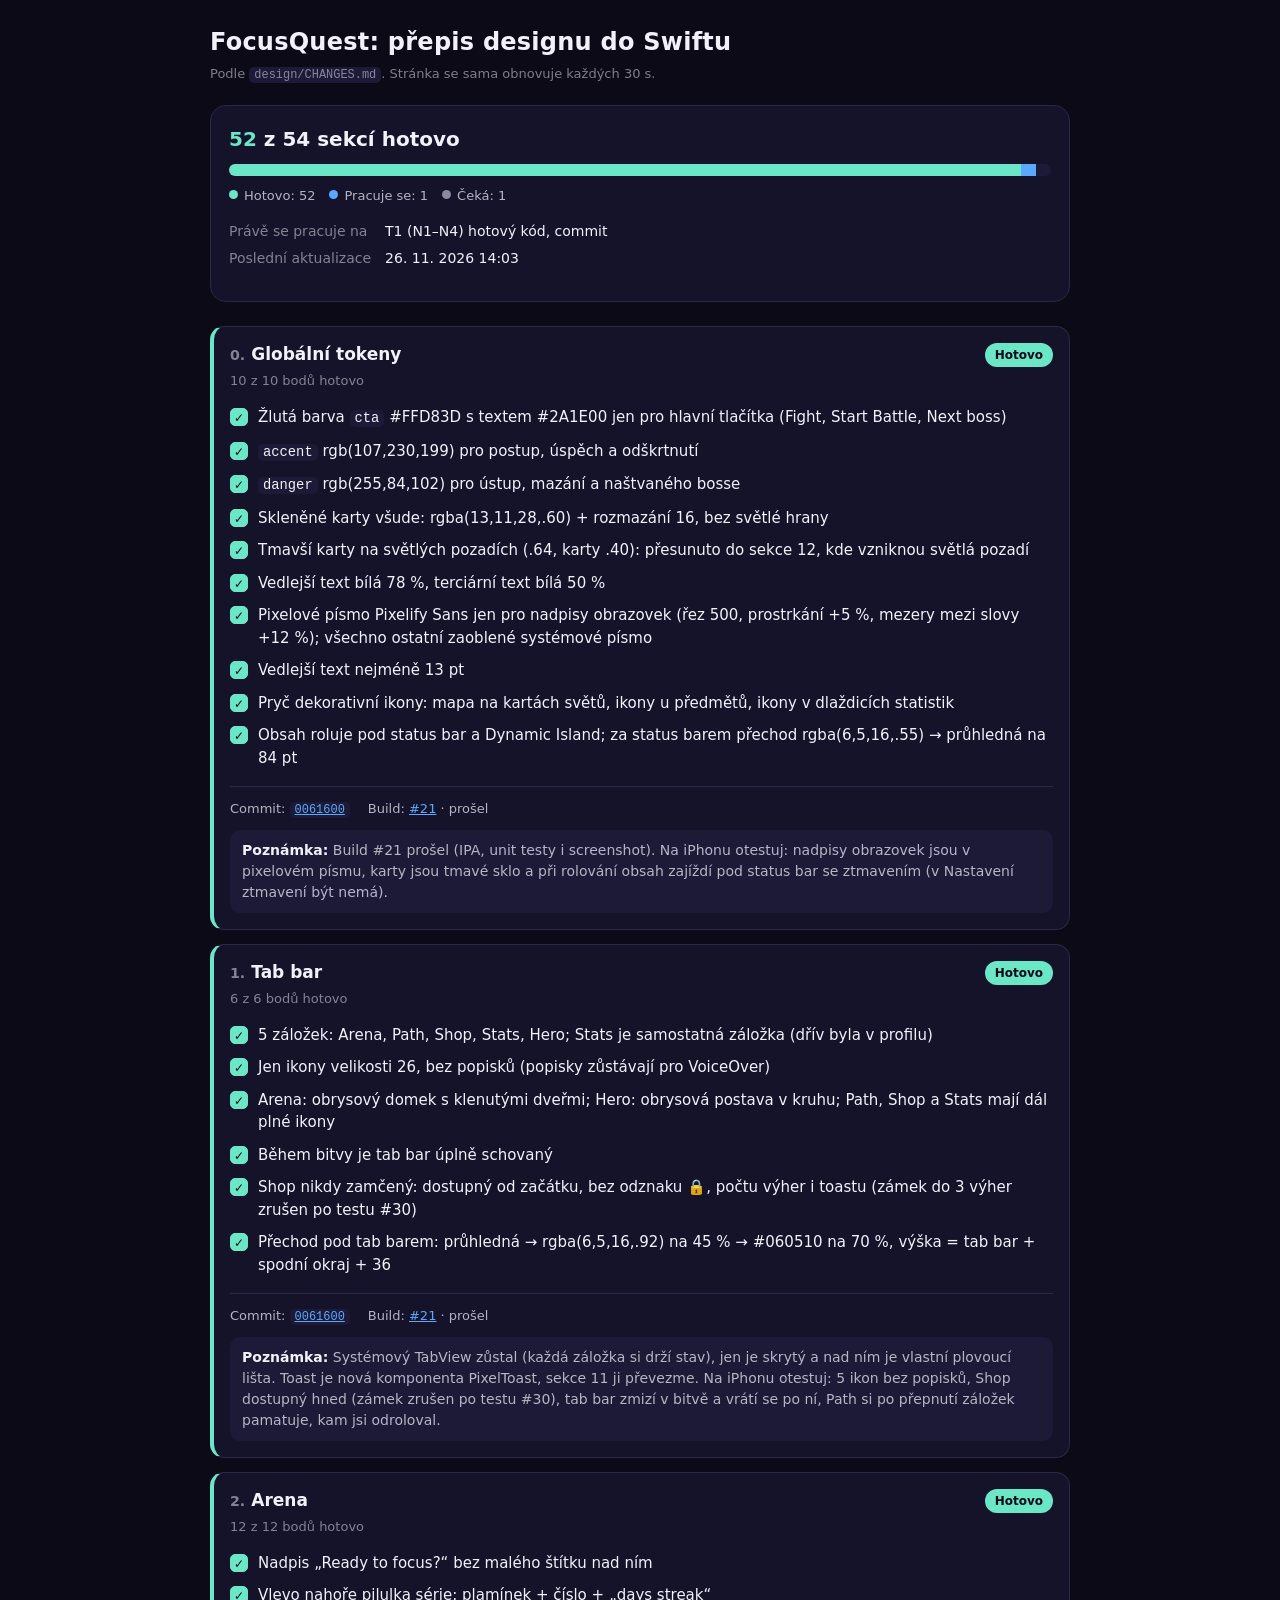
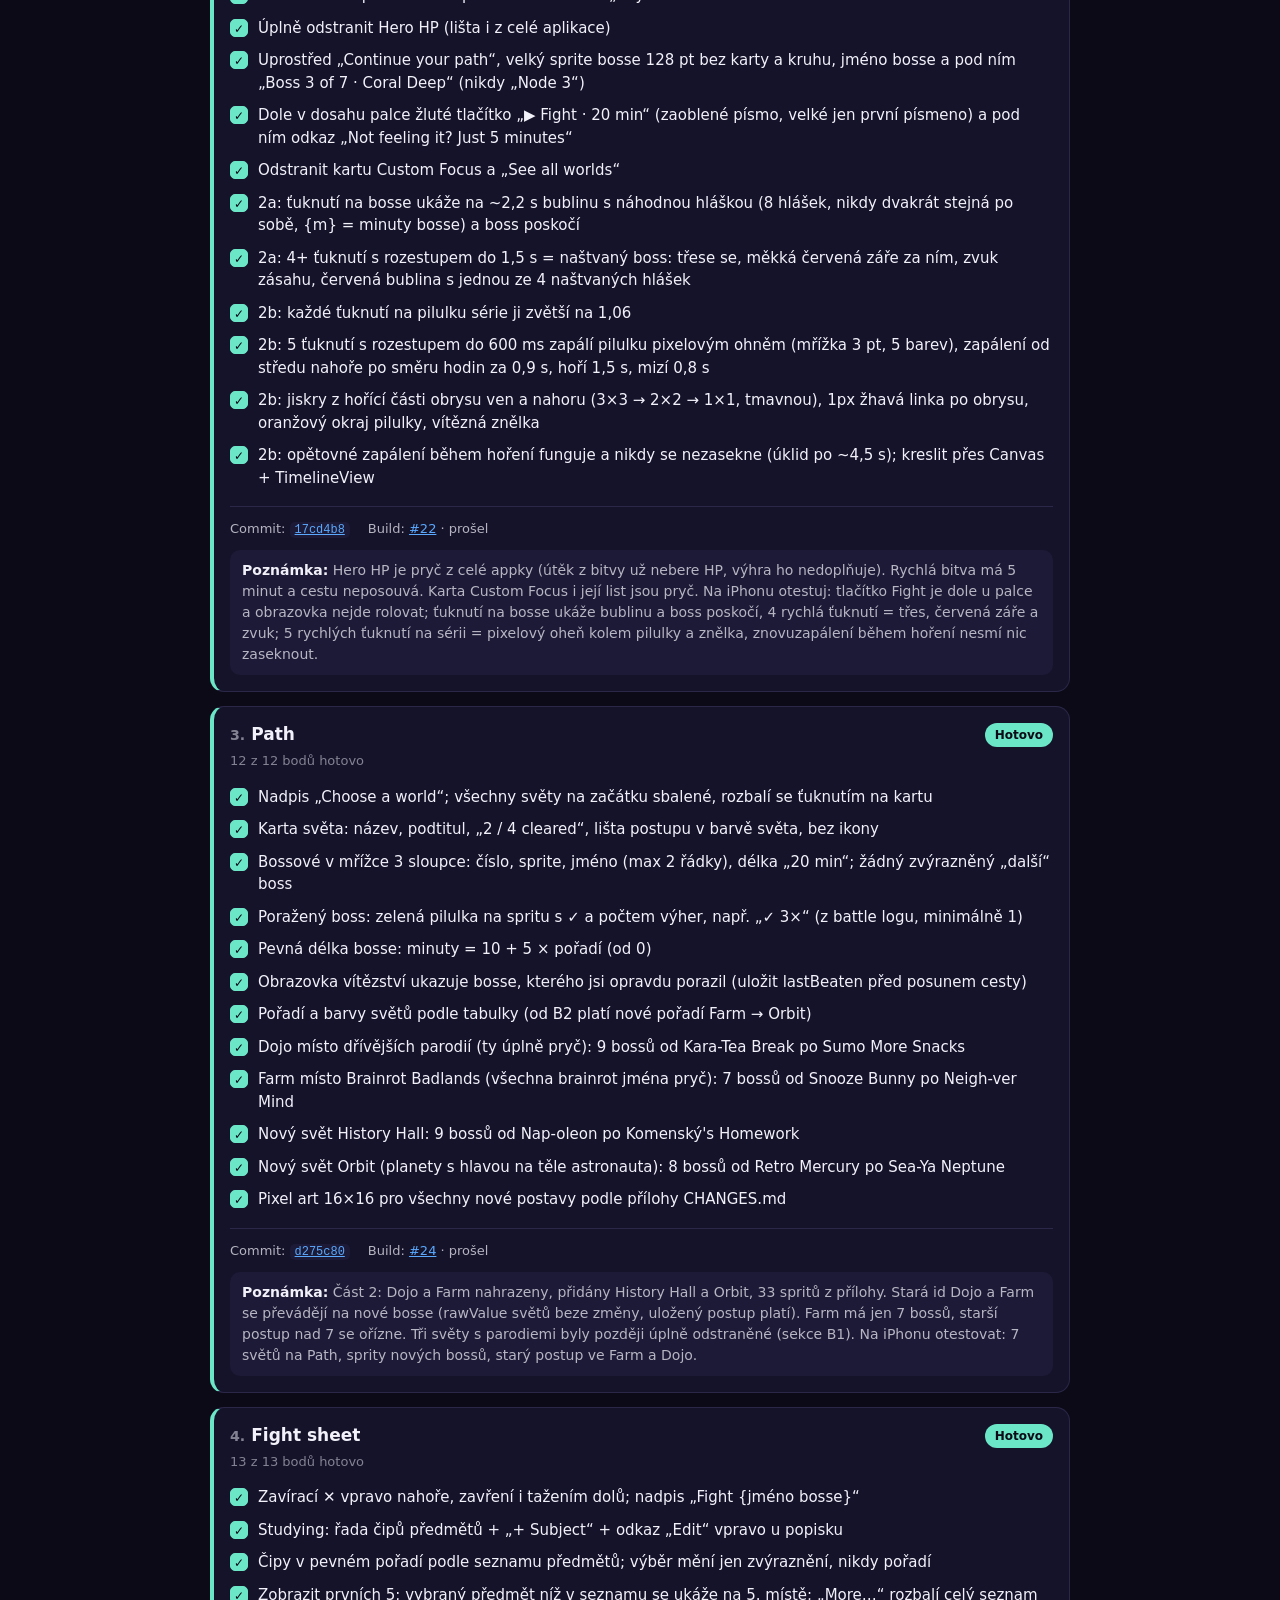
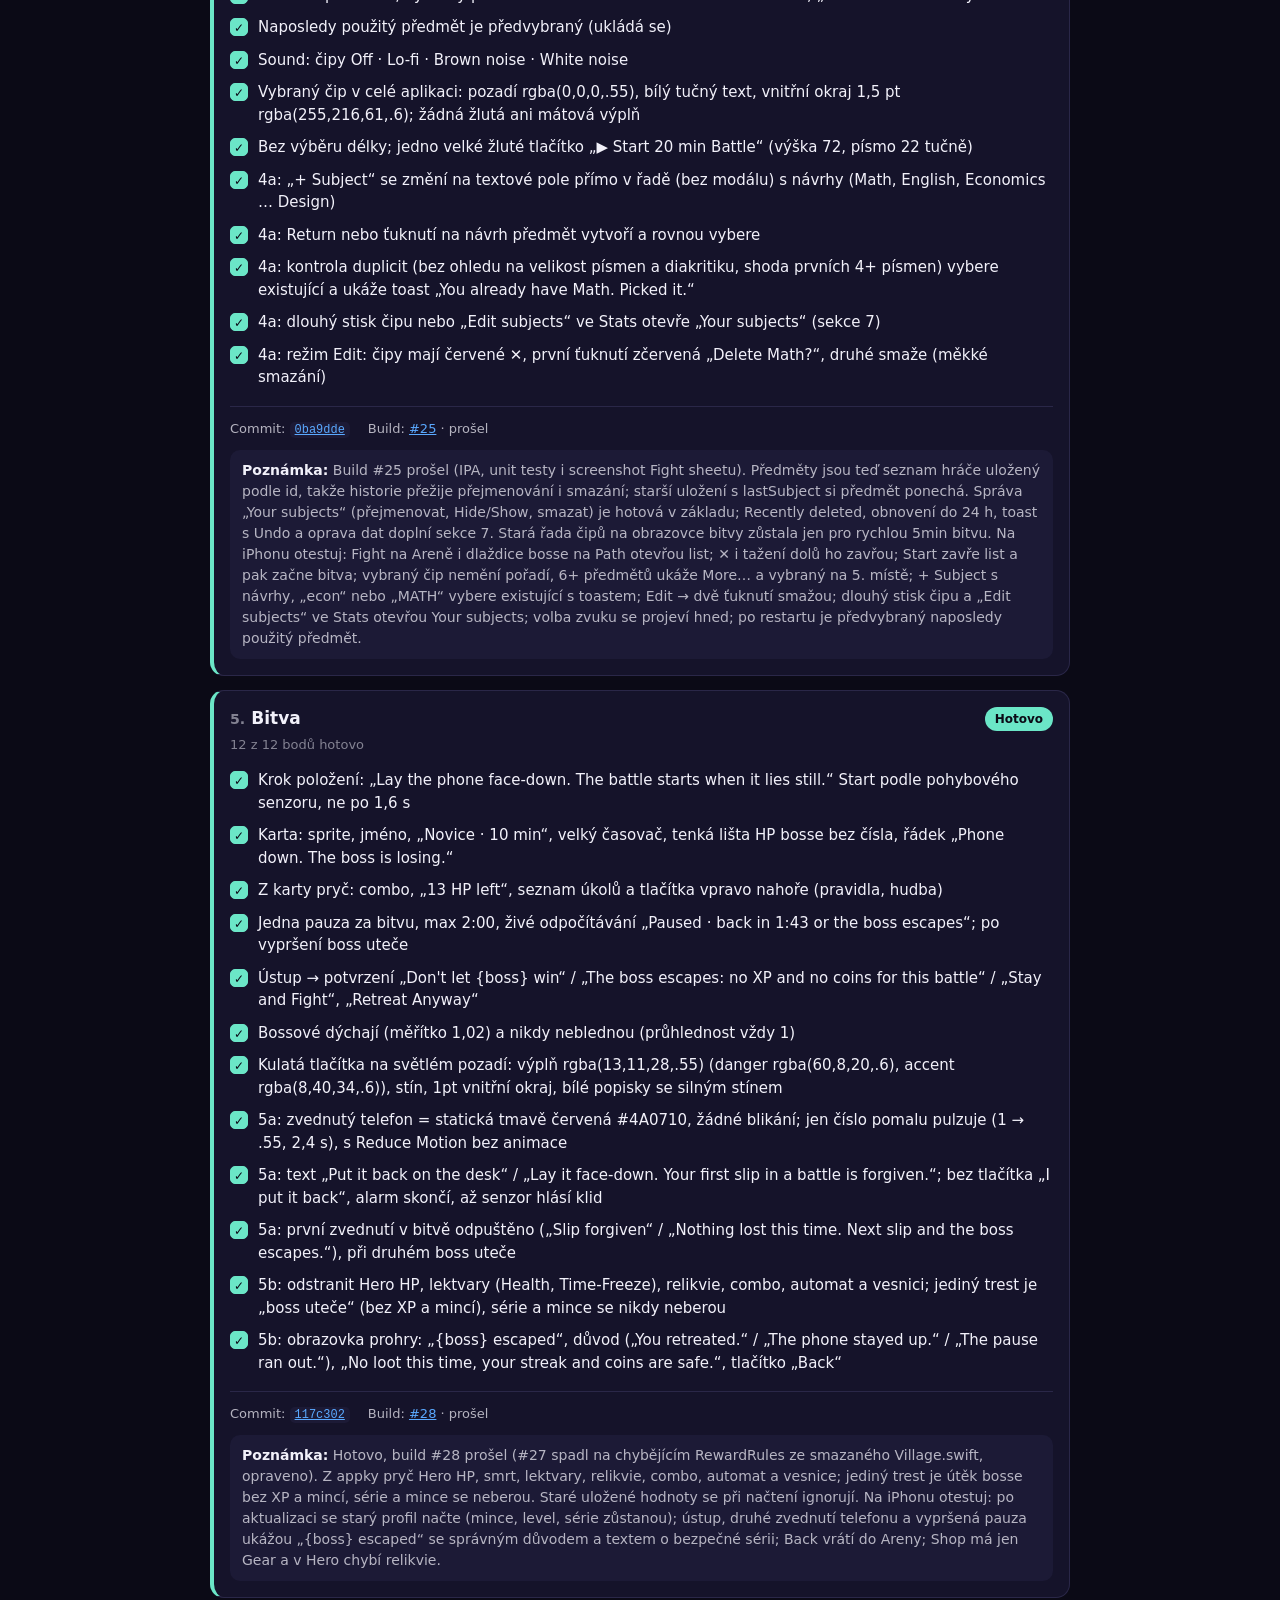
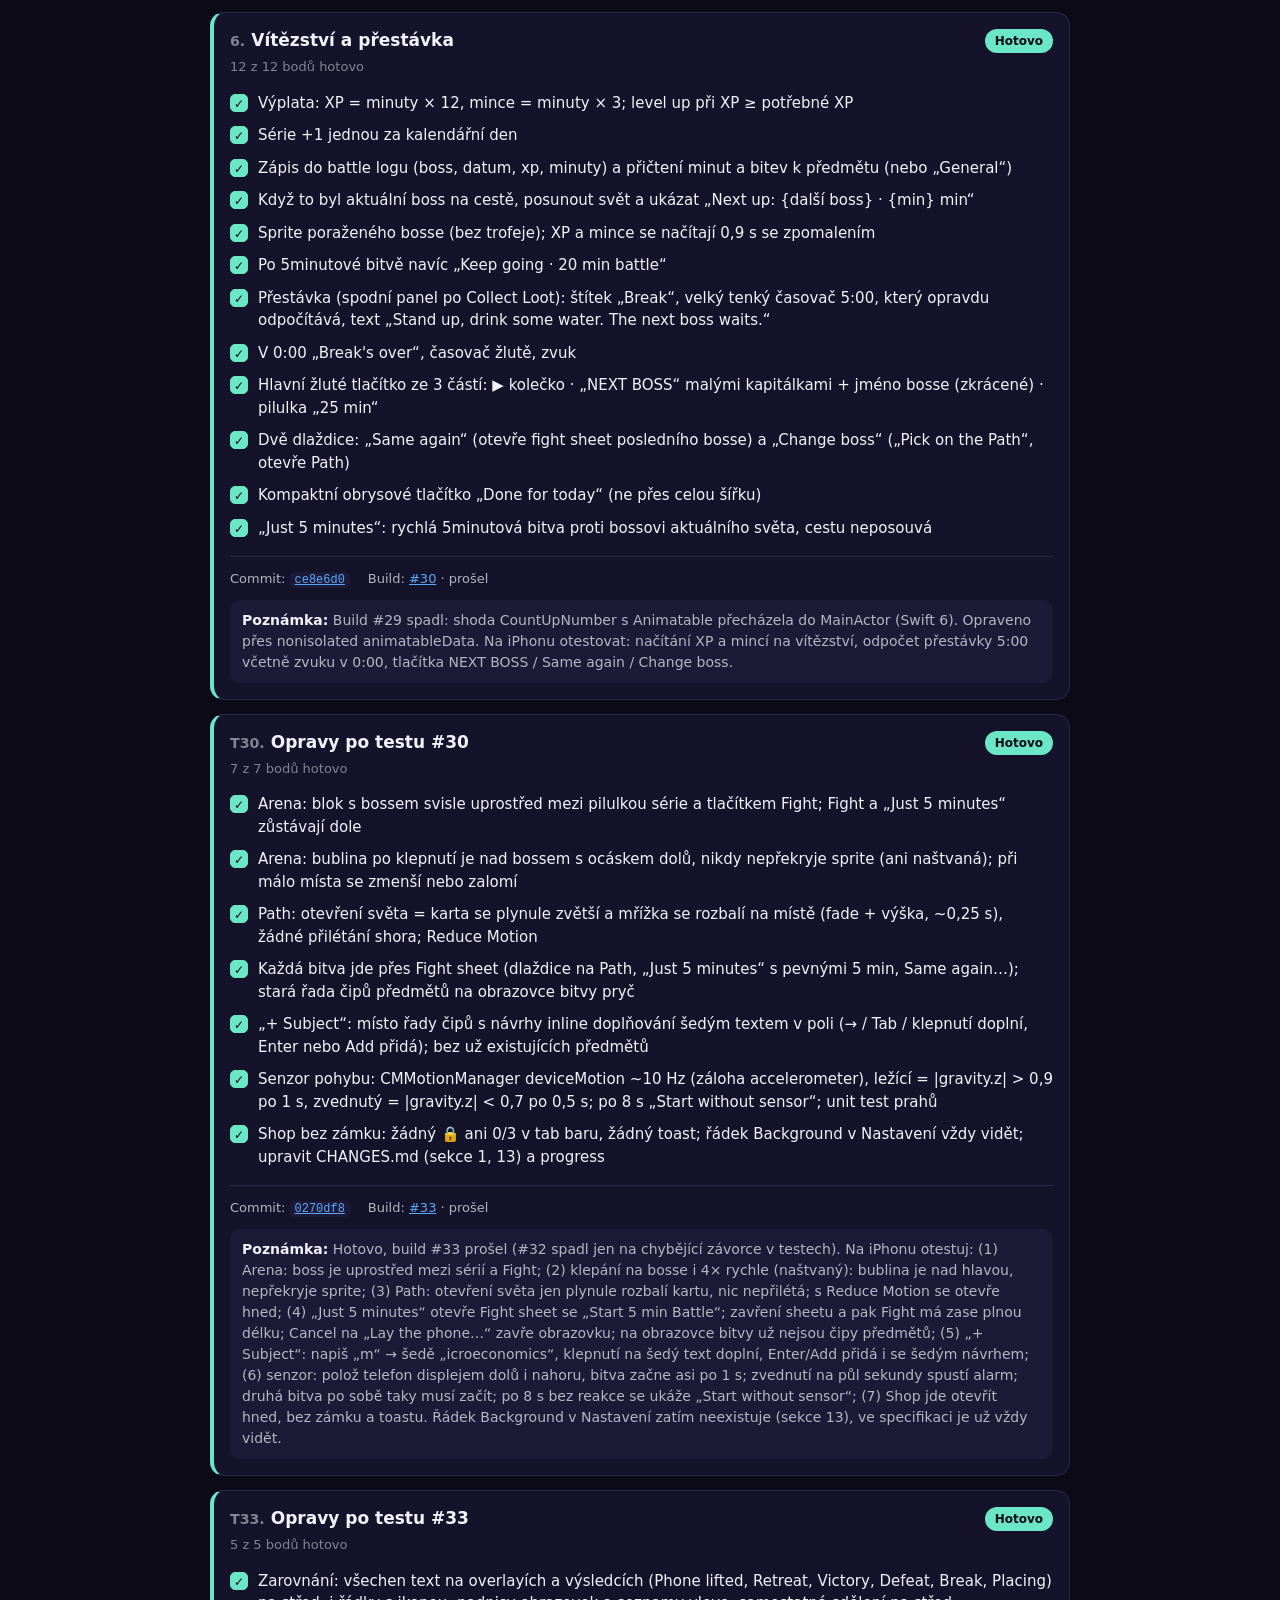
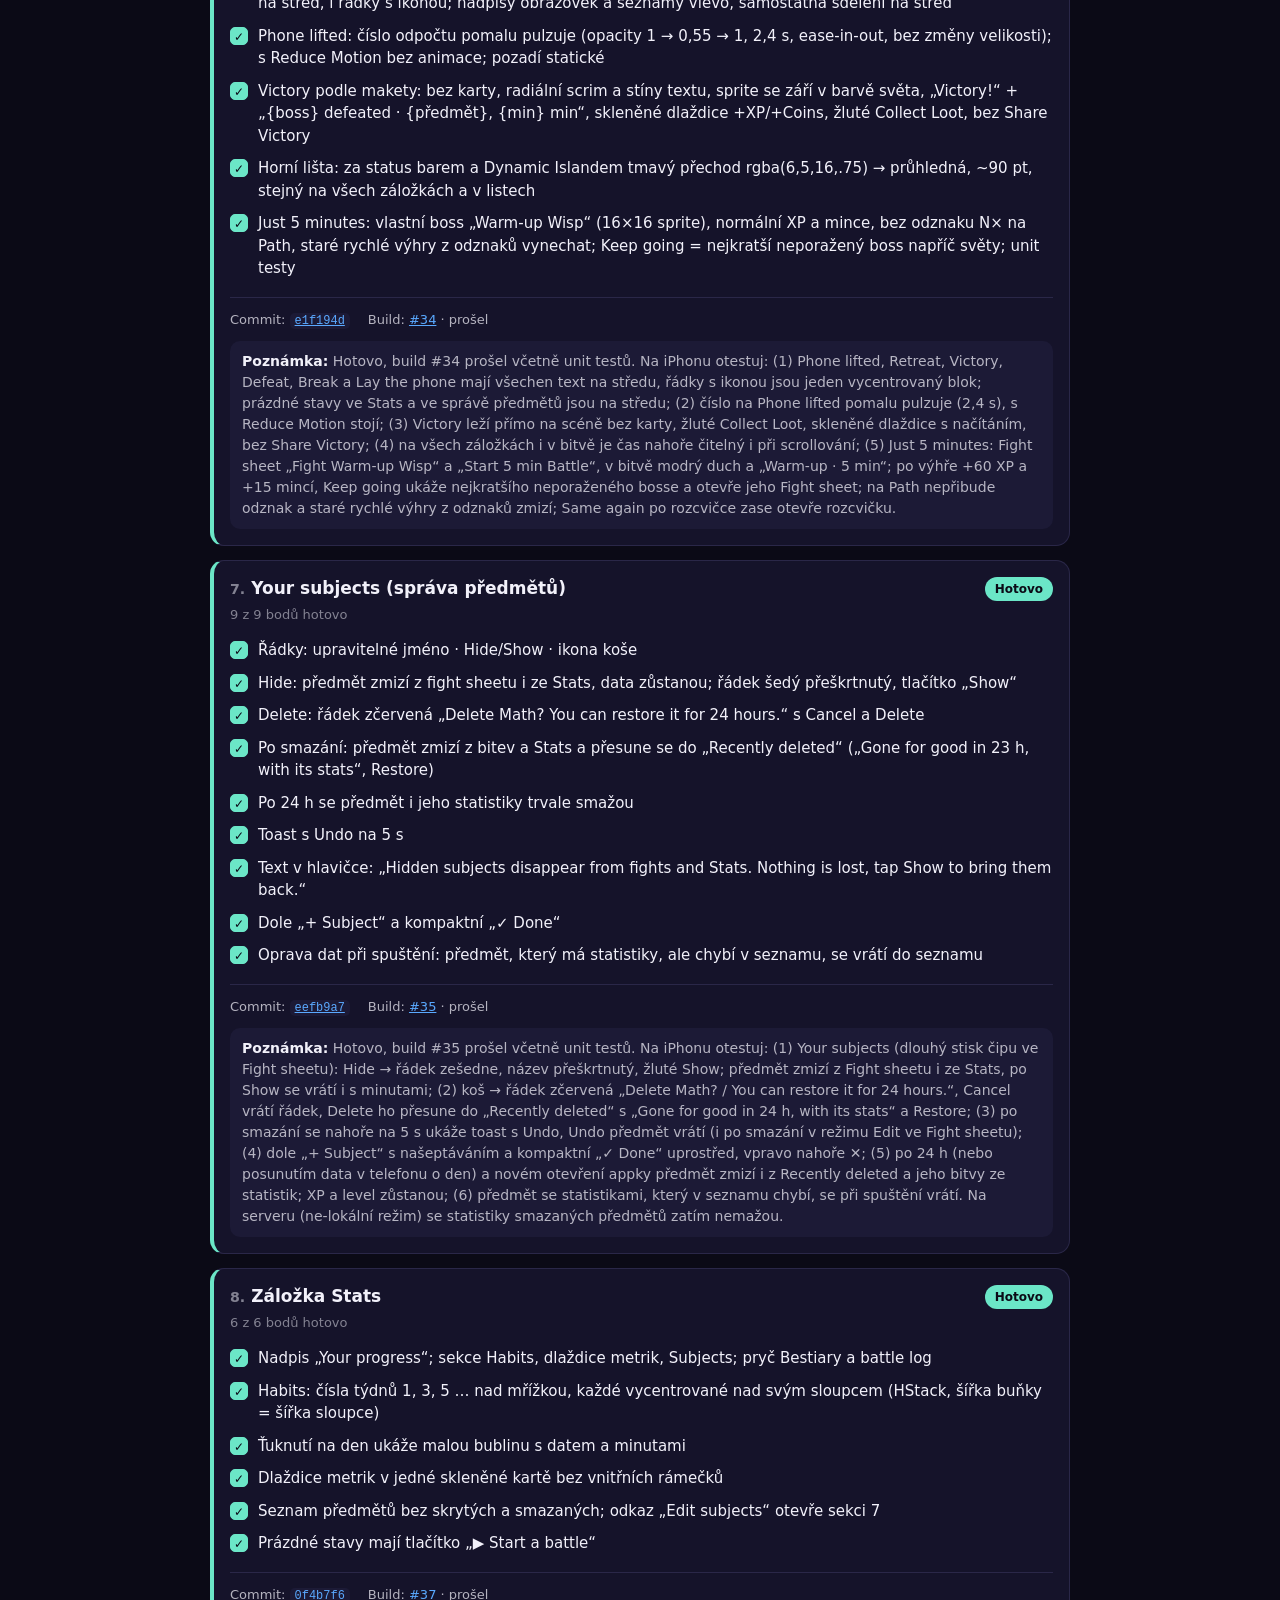
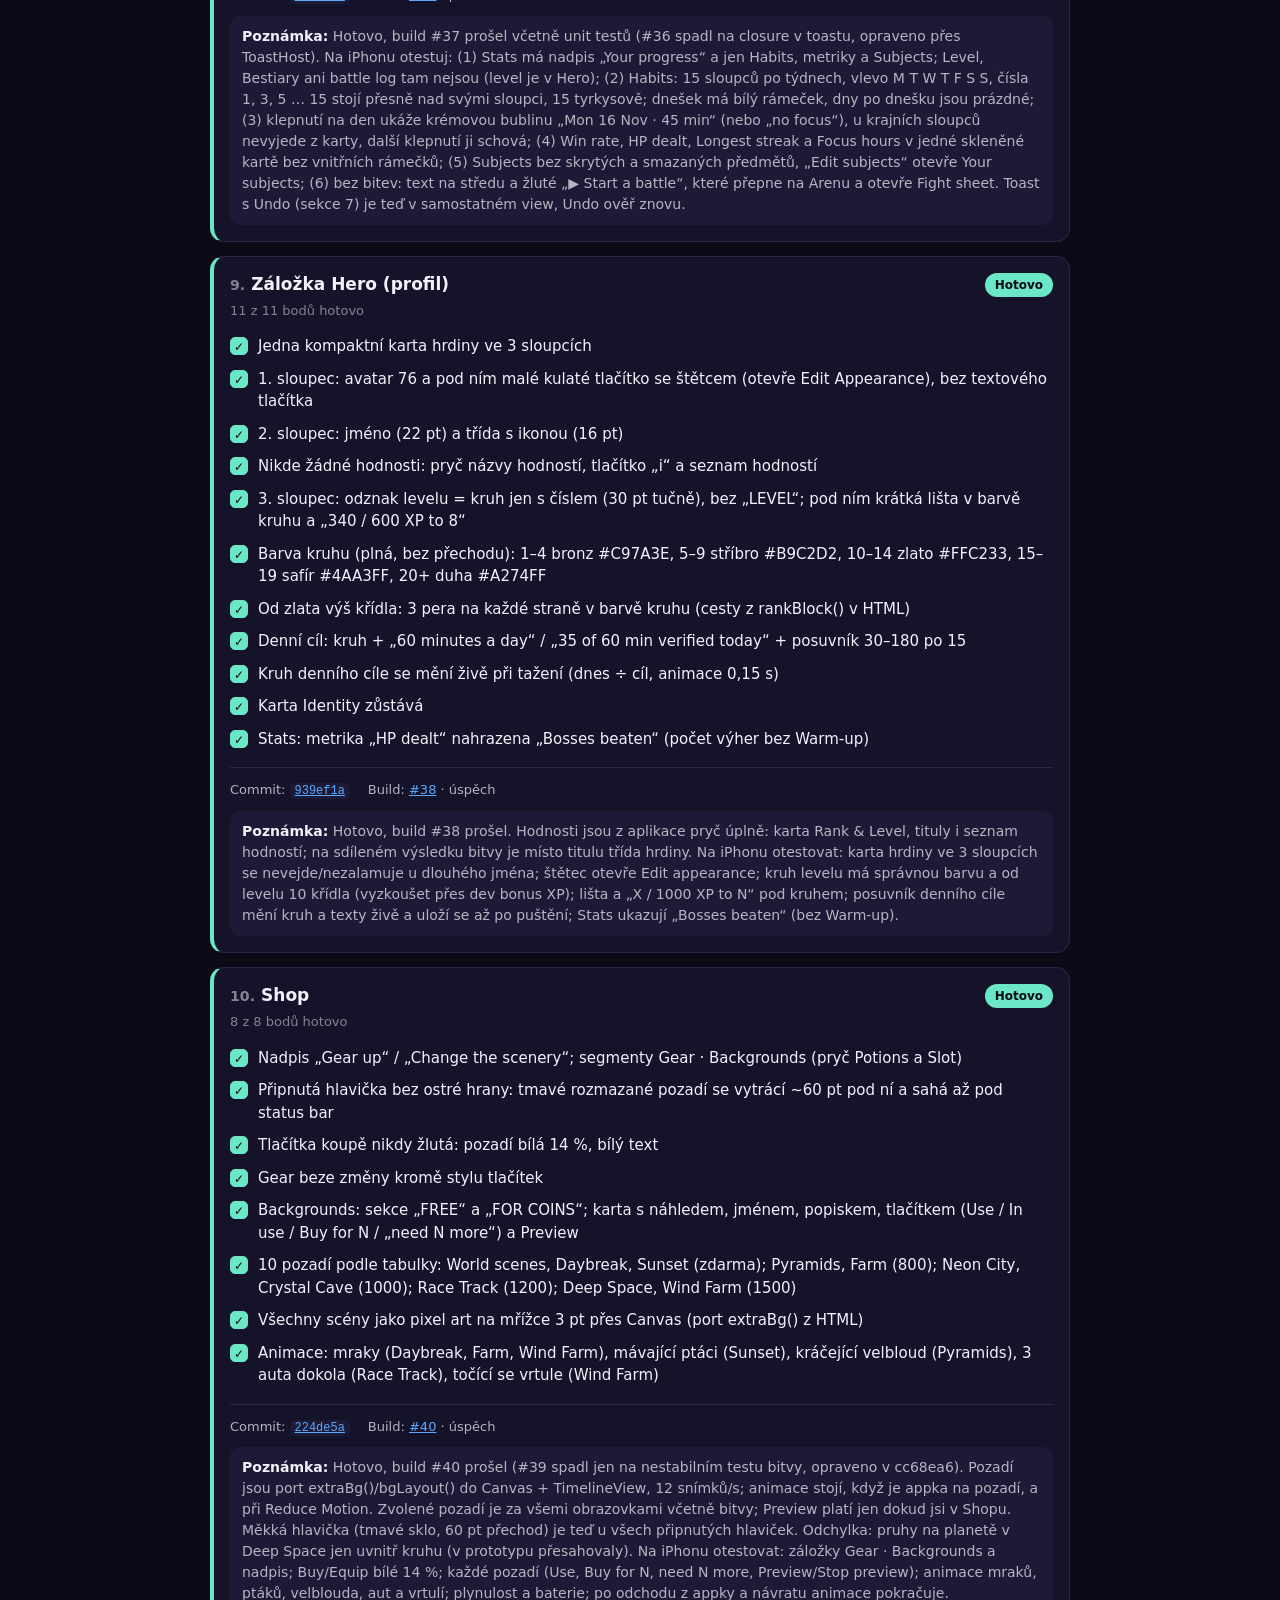
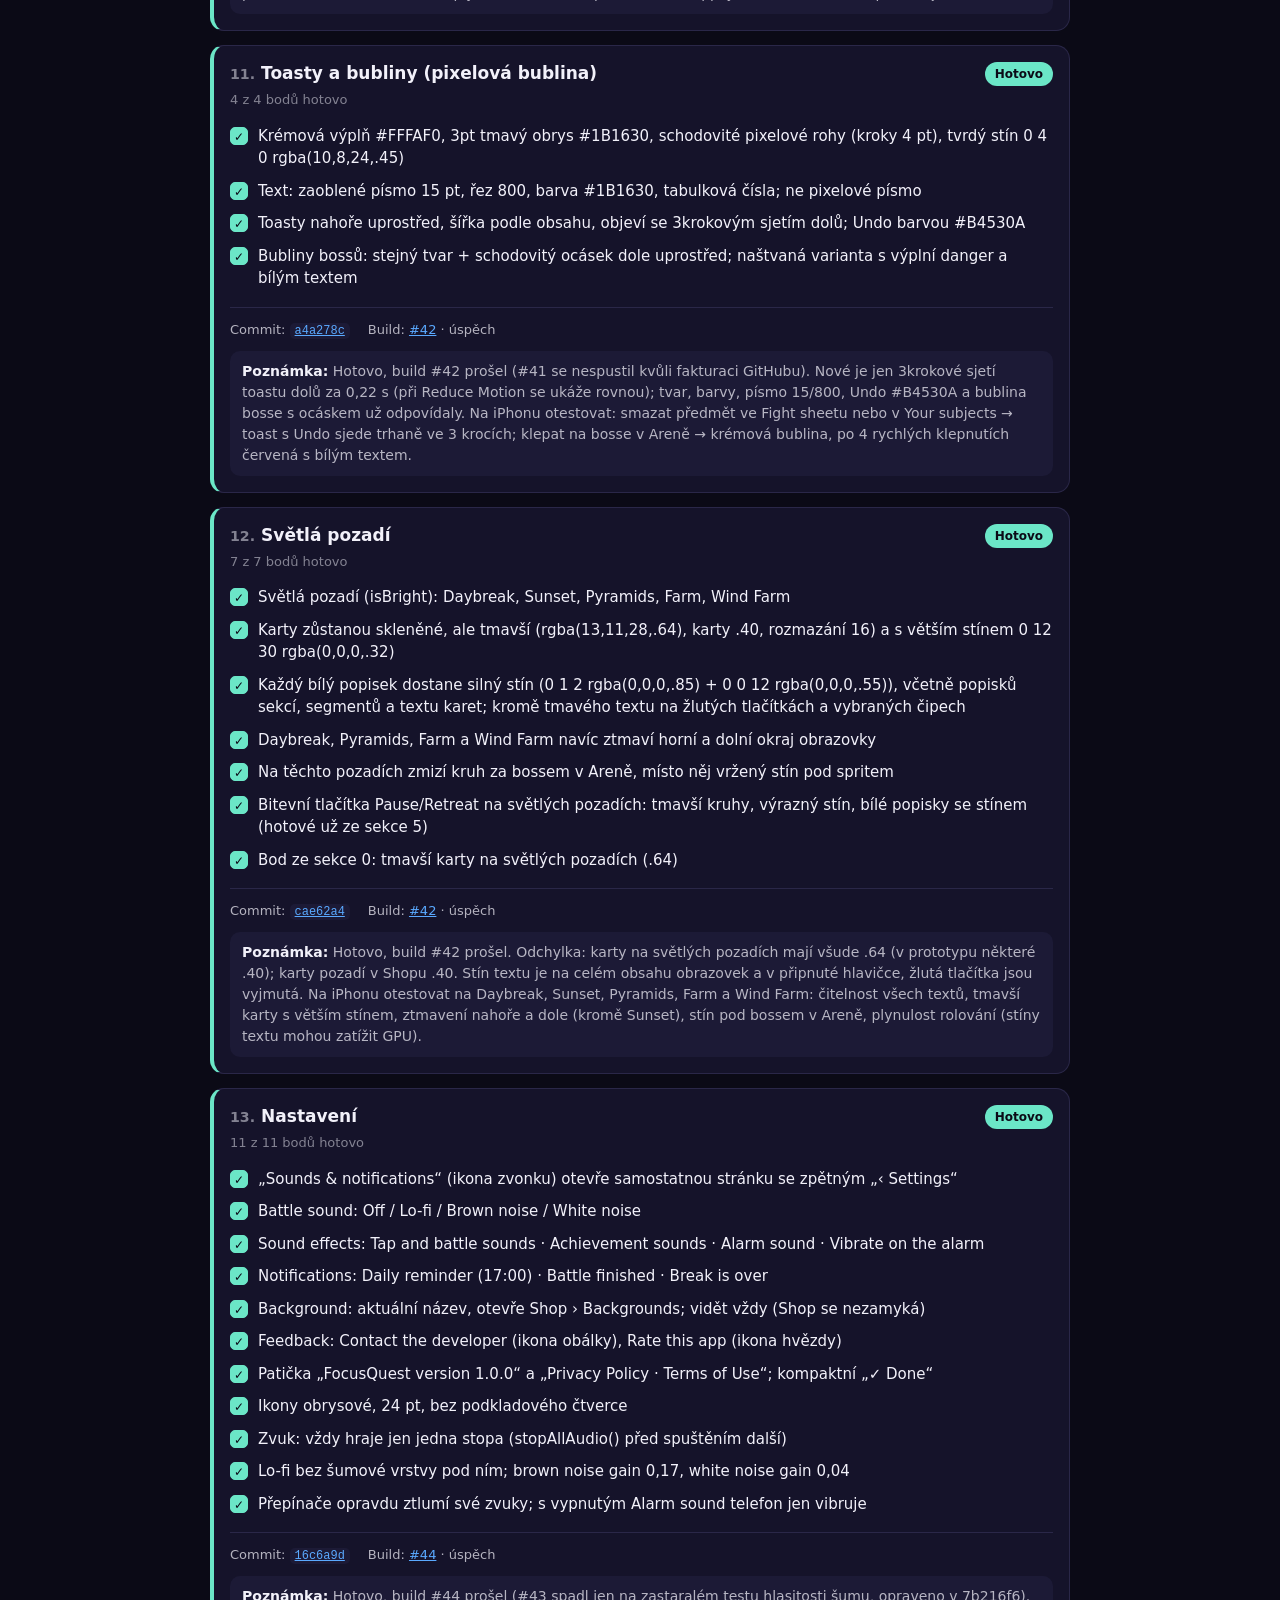
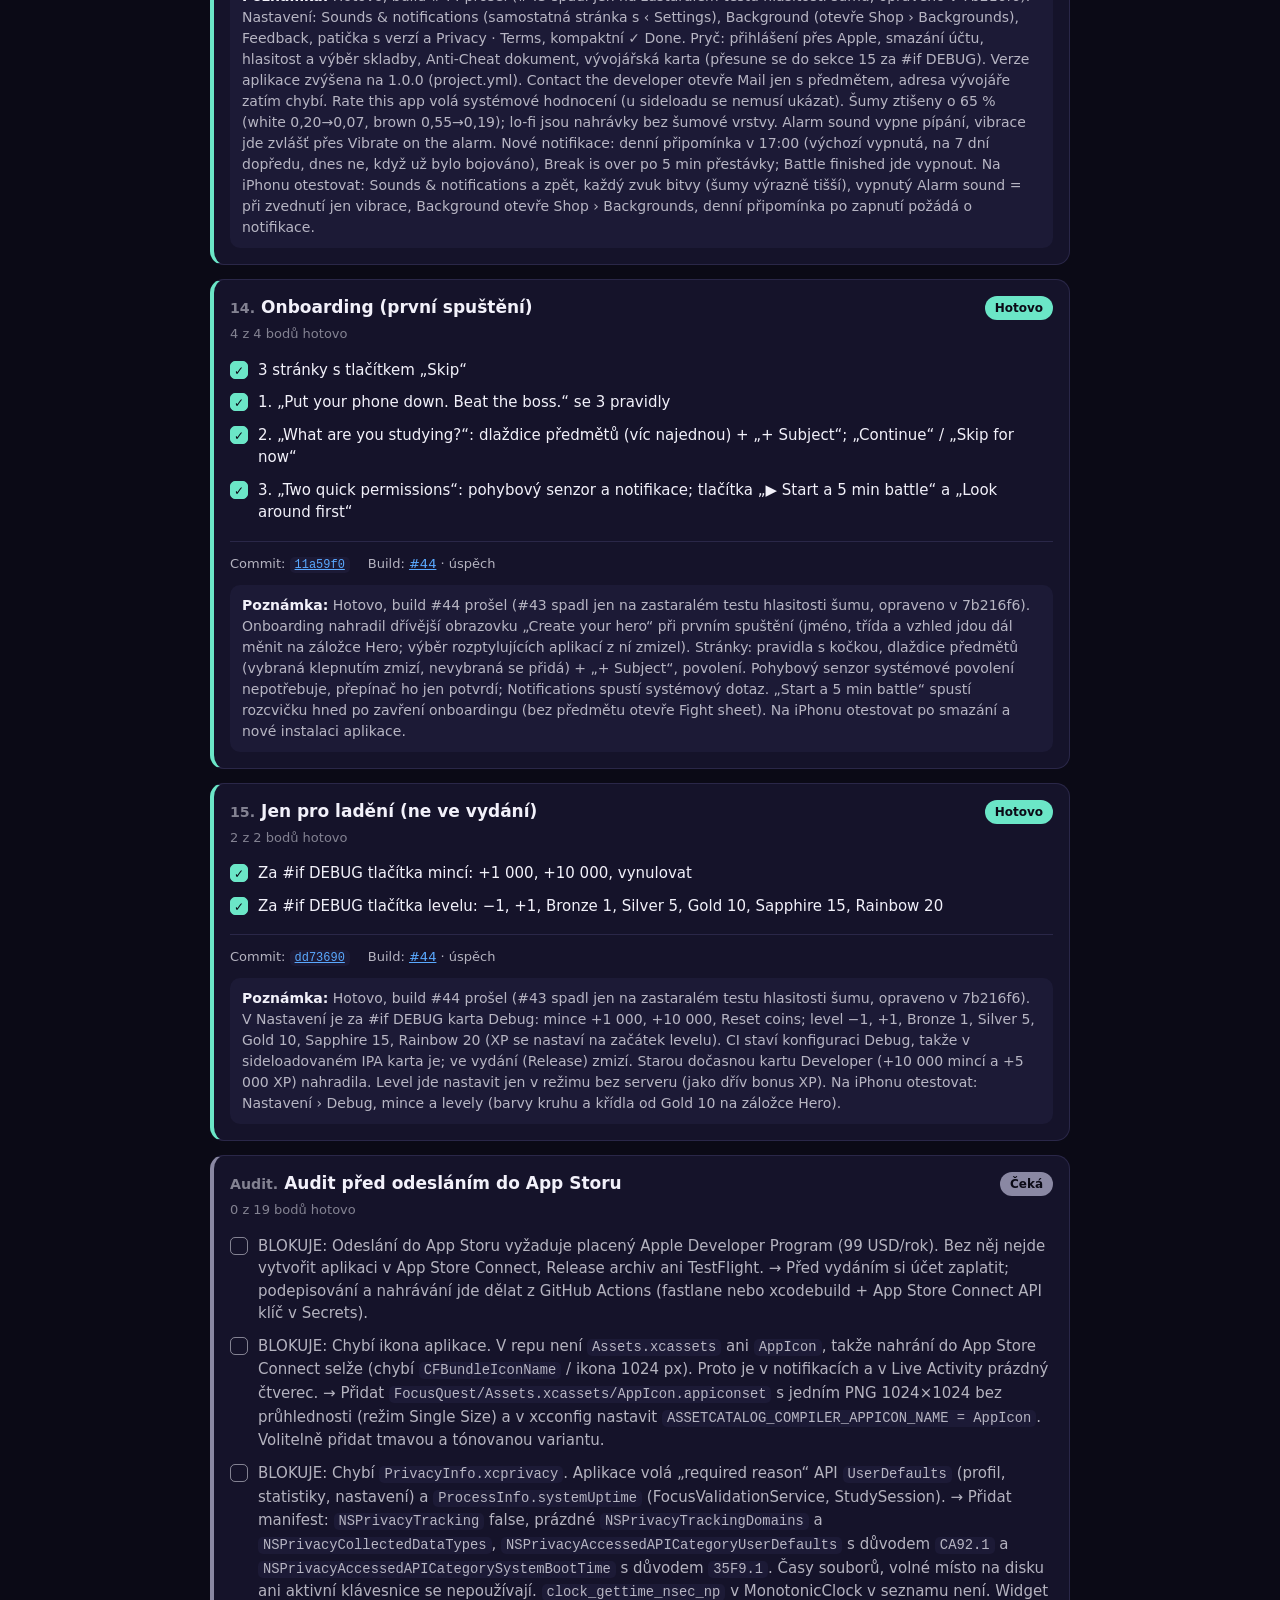
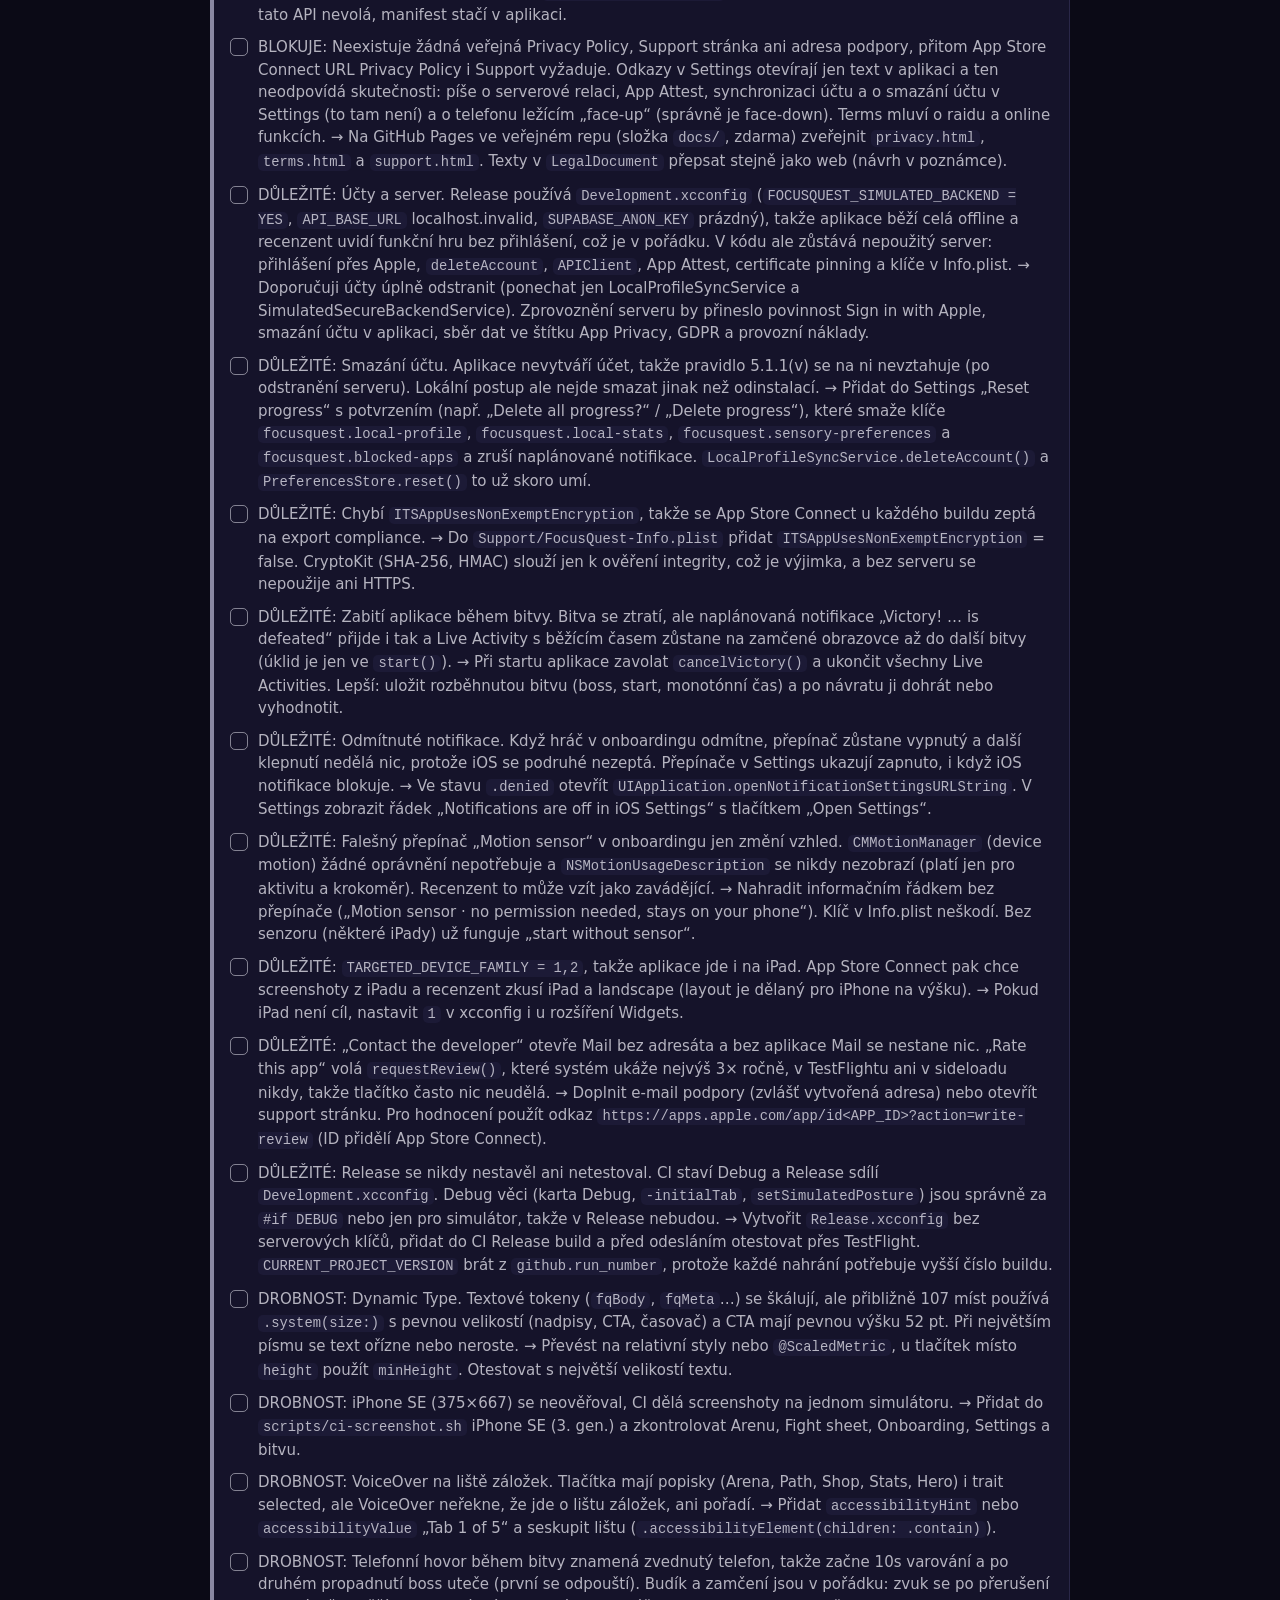
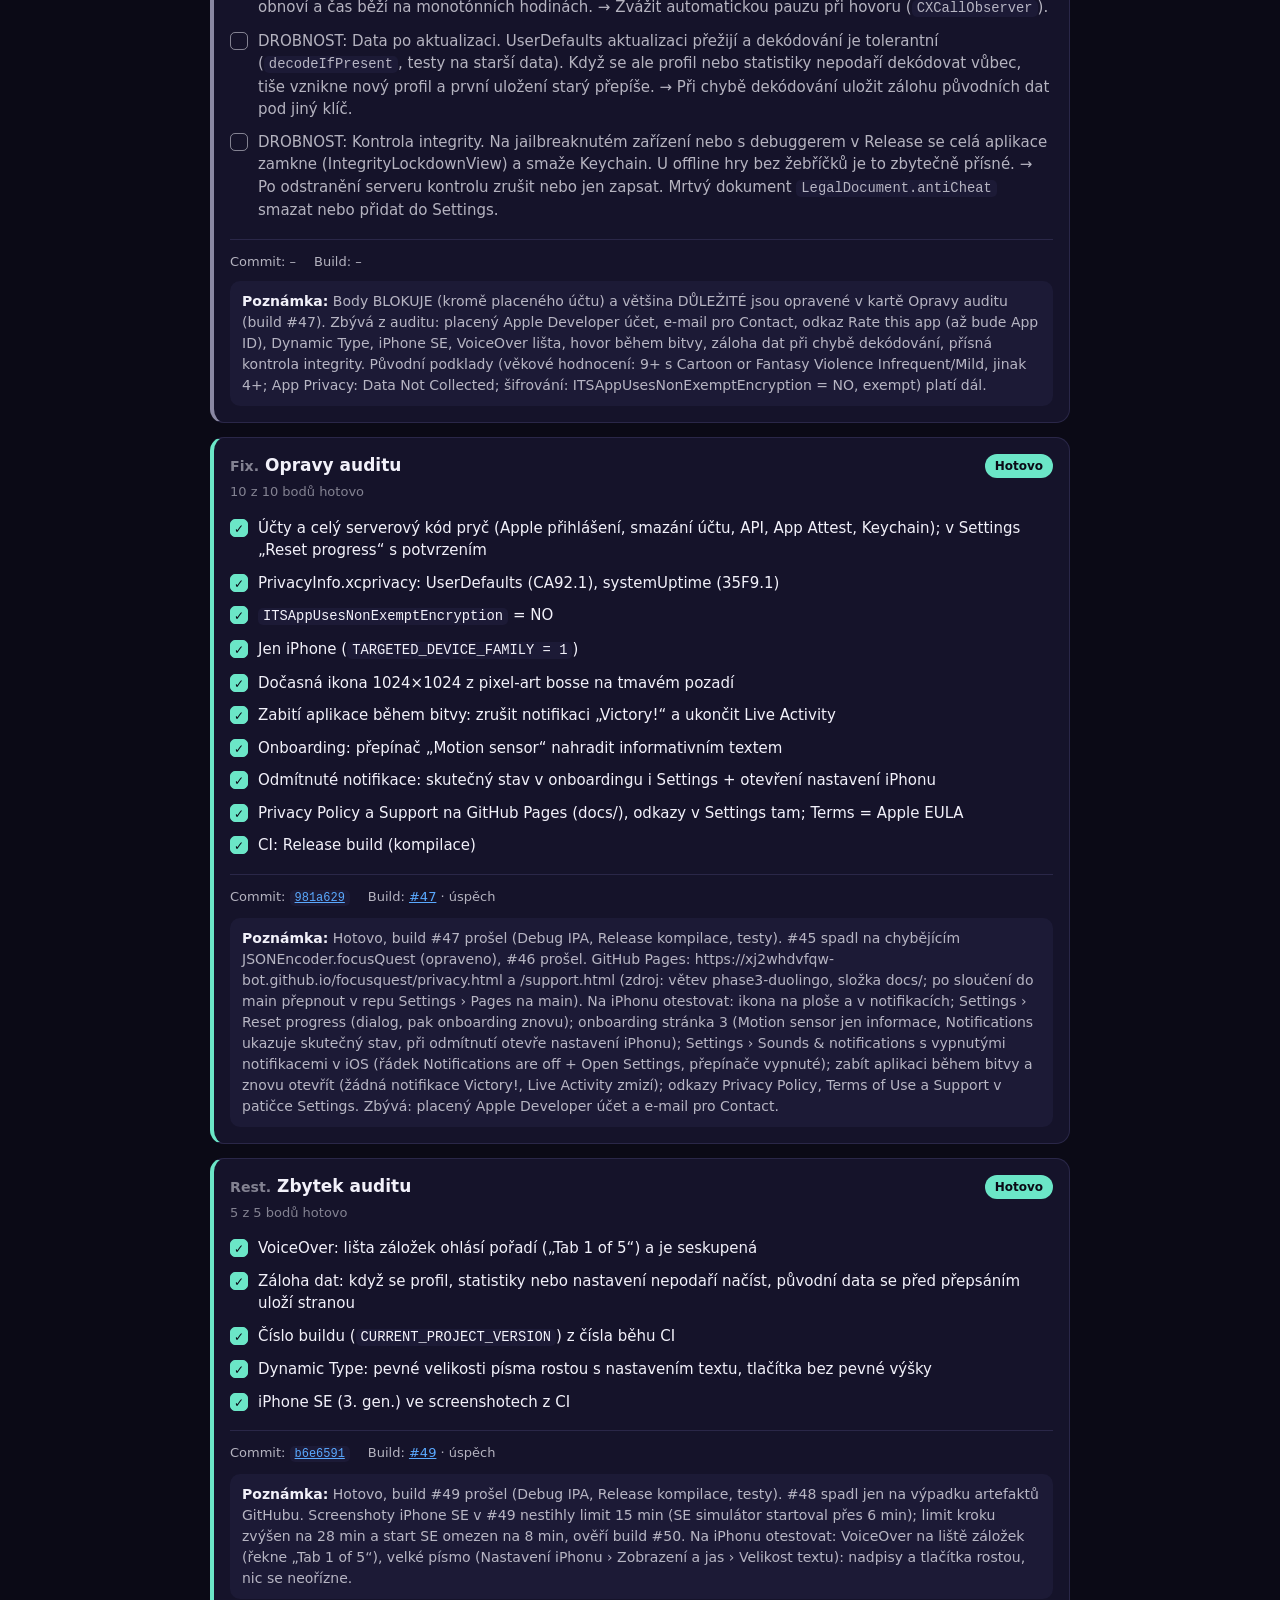
==== commit 1035b6fa: "T1: thin point-based outlines and shadows, selected item, paintings, panel N1 outline and shadow dra" ====
--- a/design/progress.html
+++ b/design/progress.html
@@ -77,9 +77,9 @@
      ====================================================================== -->
 <script id="data" type="application/json">
 {
-  "updated": "2026-11-26T13:13:00+01:00",
-  "current": "S1 hotovo: build #89 prošel",
-  "nextStep": "Otestovat na iPhonu obrysy, sloty výbavy, zbraně tříd a změnu třídy za Class Potion",
+  "updated": "2026-11-26T14:03:01+01:00",
+  "current": "T1 (N1–N4) hotový kód, commit",
+  "nextStep": "Pustit build a počkat na výsledek",
   "repo": "https://github.com/xj2whdvfqw-bot/focusquest",
   "sections": [
     {
@@ -1000,6 +1000,22 @@
       "commit": "b307d55",
       "build": { "number": 89, "runId": 45812176120, "result": "úspěch" },
       "note": "Build #89 prošel (IPA, unit testy včetně nového `EquipmentSlotTests`: všechny kombinace slotů × 4 třídy bez překryvu, snapshot try-onu, změna třídy jen lektvarem). Grafika polic, cenovek, cedulí a stávajících spritů beze změny, přibyl jen obrys, stín a nové sprity zbraní a lektvaru. Na iPhonu otestuj: v Shopu žádná aura, každá věc i obraz má tmavý obrys a stín, tenké zbraně jsou dobře vidět; vybraná věc bílý obrys a poskočí o 3 pt; hrdina má obrys ve stánku, Hero tabu i onboardingu. Nasaď kalkulačku + zbraň + sluchátka (kolem krku) + jetpack + boty + helmu najednou, nic se nesmí překrývat; Unequip zbraně vrátí výchozí zbraň třídy. Na polici Weapons nahoře vlastní třída, cizí ztlumené s „Mage only“ a neaktivním tlačítkem. Panel ukazuje slot a „replaces …“. Hero tab: třída se zámkem, odkaz otevře Shop › Supplies. Class Potion za 500 (max. 1): po koupi sheet, zrušení lektvar nechá, potvrzení „Become a Mage?“ ho spotřebuje, v ruce je výchozí zbraň nové třídy a kroužek má barvu nové třídy. Debug v Settings: „Change class (free)“. Pozor: luk je nově v pravé ruce, toulec na levém rameni a hole jsou kratší (kvůli slotům). Kdyby něco vypadalo posunuté nebo se překrývalo, napiš."
+    },
+    {
+      "id": "T1",
+      "title": "Tenké obrysy a stíny v bodech, výběr věci, obrazy bez rámečku, panel nad cenovkami (N1–N4)",
+      "status": "pracuje",
+      "items": [
+        { "text": "N1 Obrys 1 pt #1a1a2e ~70 % a stín 0,1.5 pt / blur 1.5 pt / černá 35 % v bodech obrazovky, ne v pixelech spritu; žádný černý blok pod věcí", "done": true },
+        { "text": "N1 Platí pro hrdinu (stánek, Hero tab, onboarding, mapa, bitva, přestávka) i všechny věci na policích a pultu", "done": true },
+        { "text": "N2 Vybraná věc: bílý obrys 1,25 pt, zvednutí zůstává, žádná aura ani záře", "done": true },
+        { "text": "N3 Backgrounds: bez bílého rámečku kolem vybraného obrazu, zlatý rám zůstává", "done": true },
+        { "text": "N4 Otevřený panel: police končí nad panelem, vybraná věc i s cenovkou se odroluje nad něj, pod panelem neprosvítají cenovky", "done": true },
+        { "text": "DECISIONS.md", "done": true }
+      ],
+      "commit": "",
+      "build": { "number": null, "runId": null, "result": "" },
+      "note": "Kód hotový, čeká na commit a build."
     }
   ]
 }
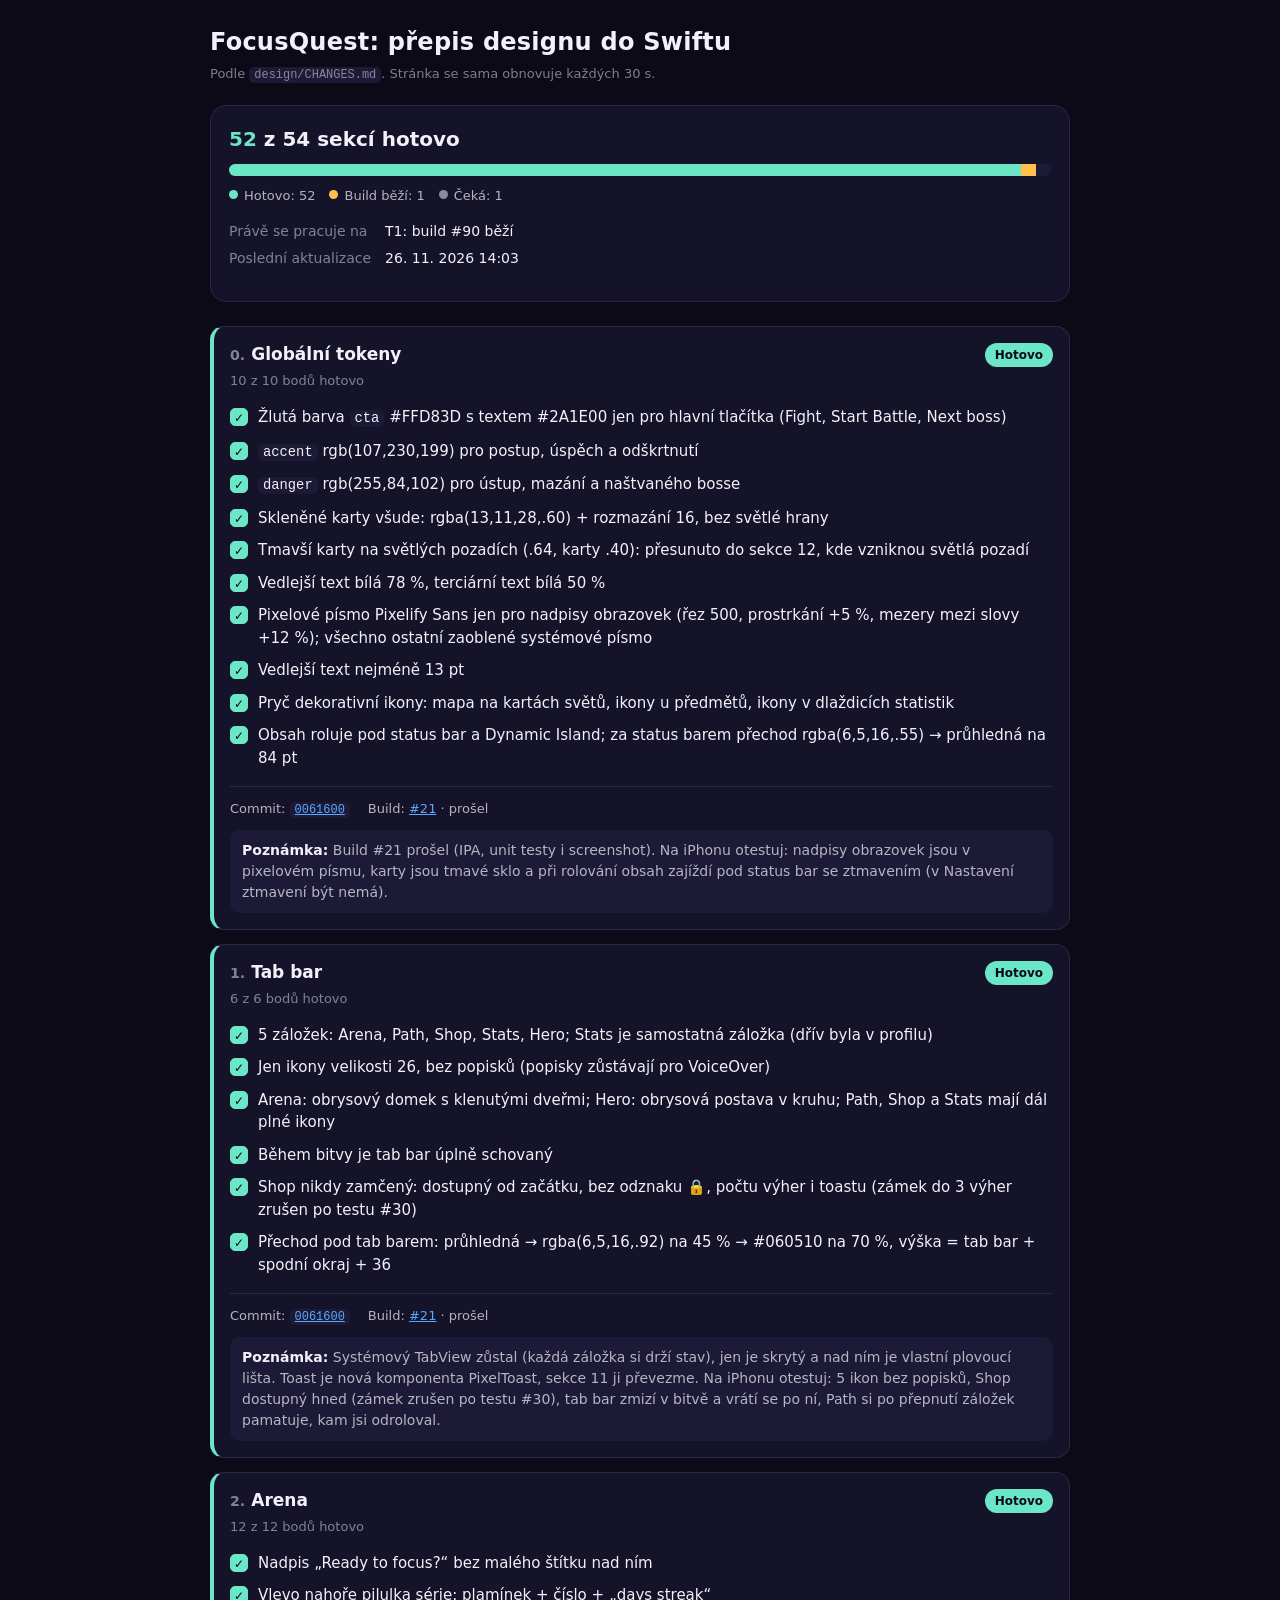
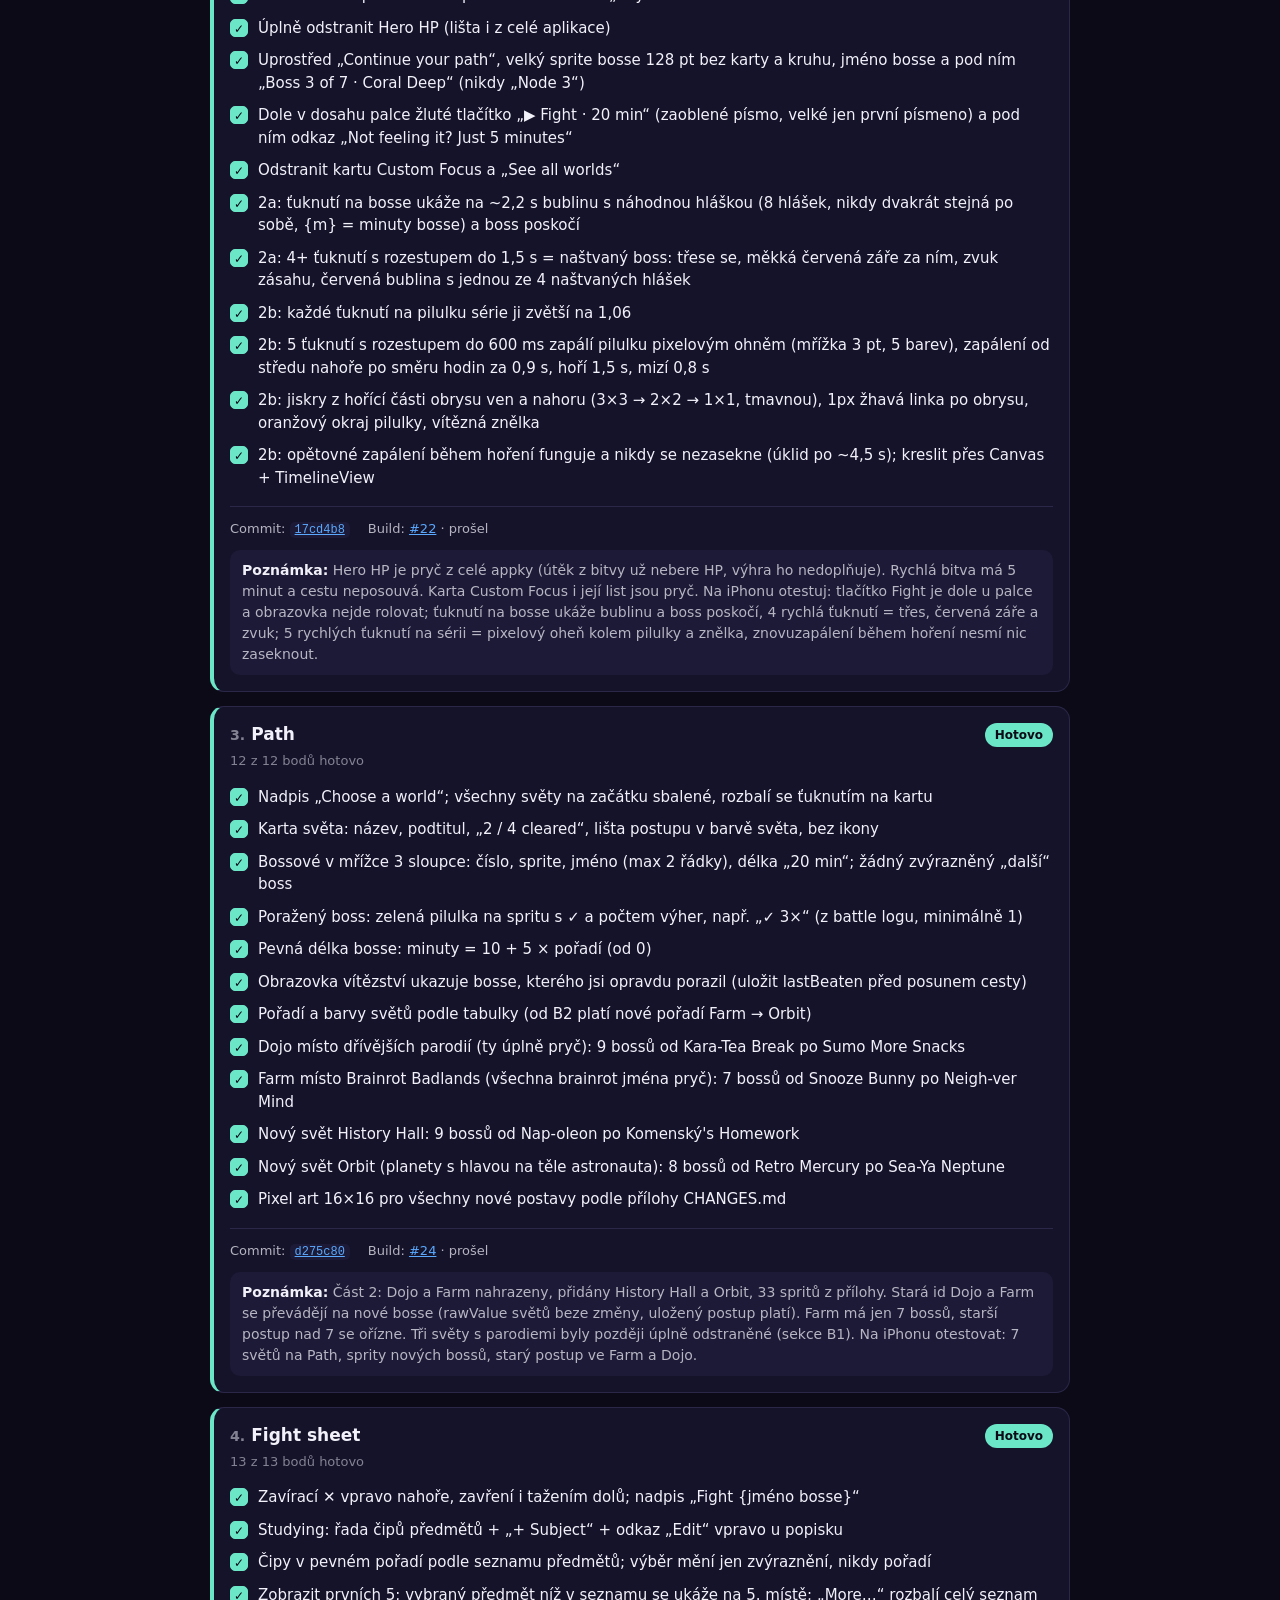
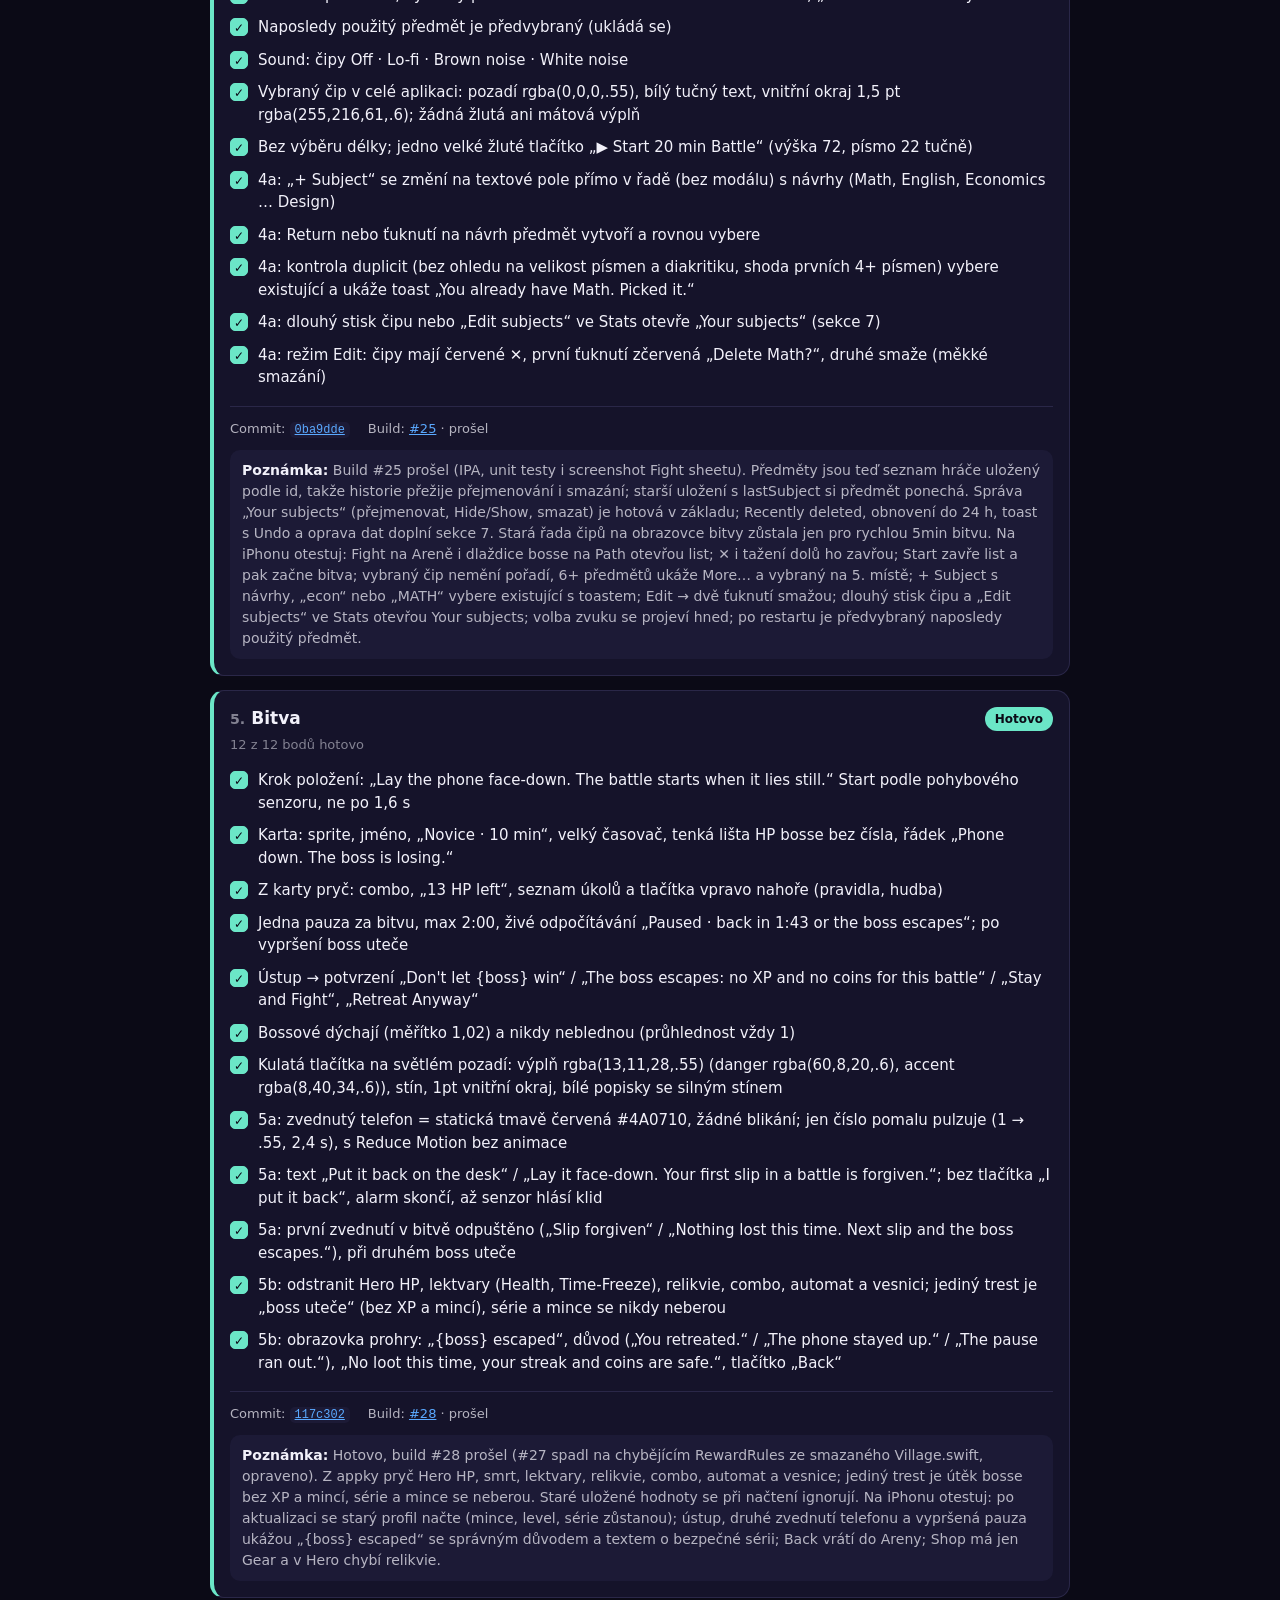
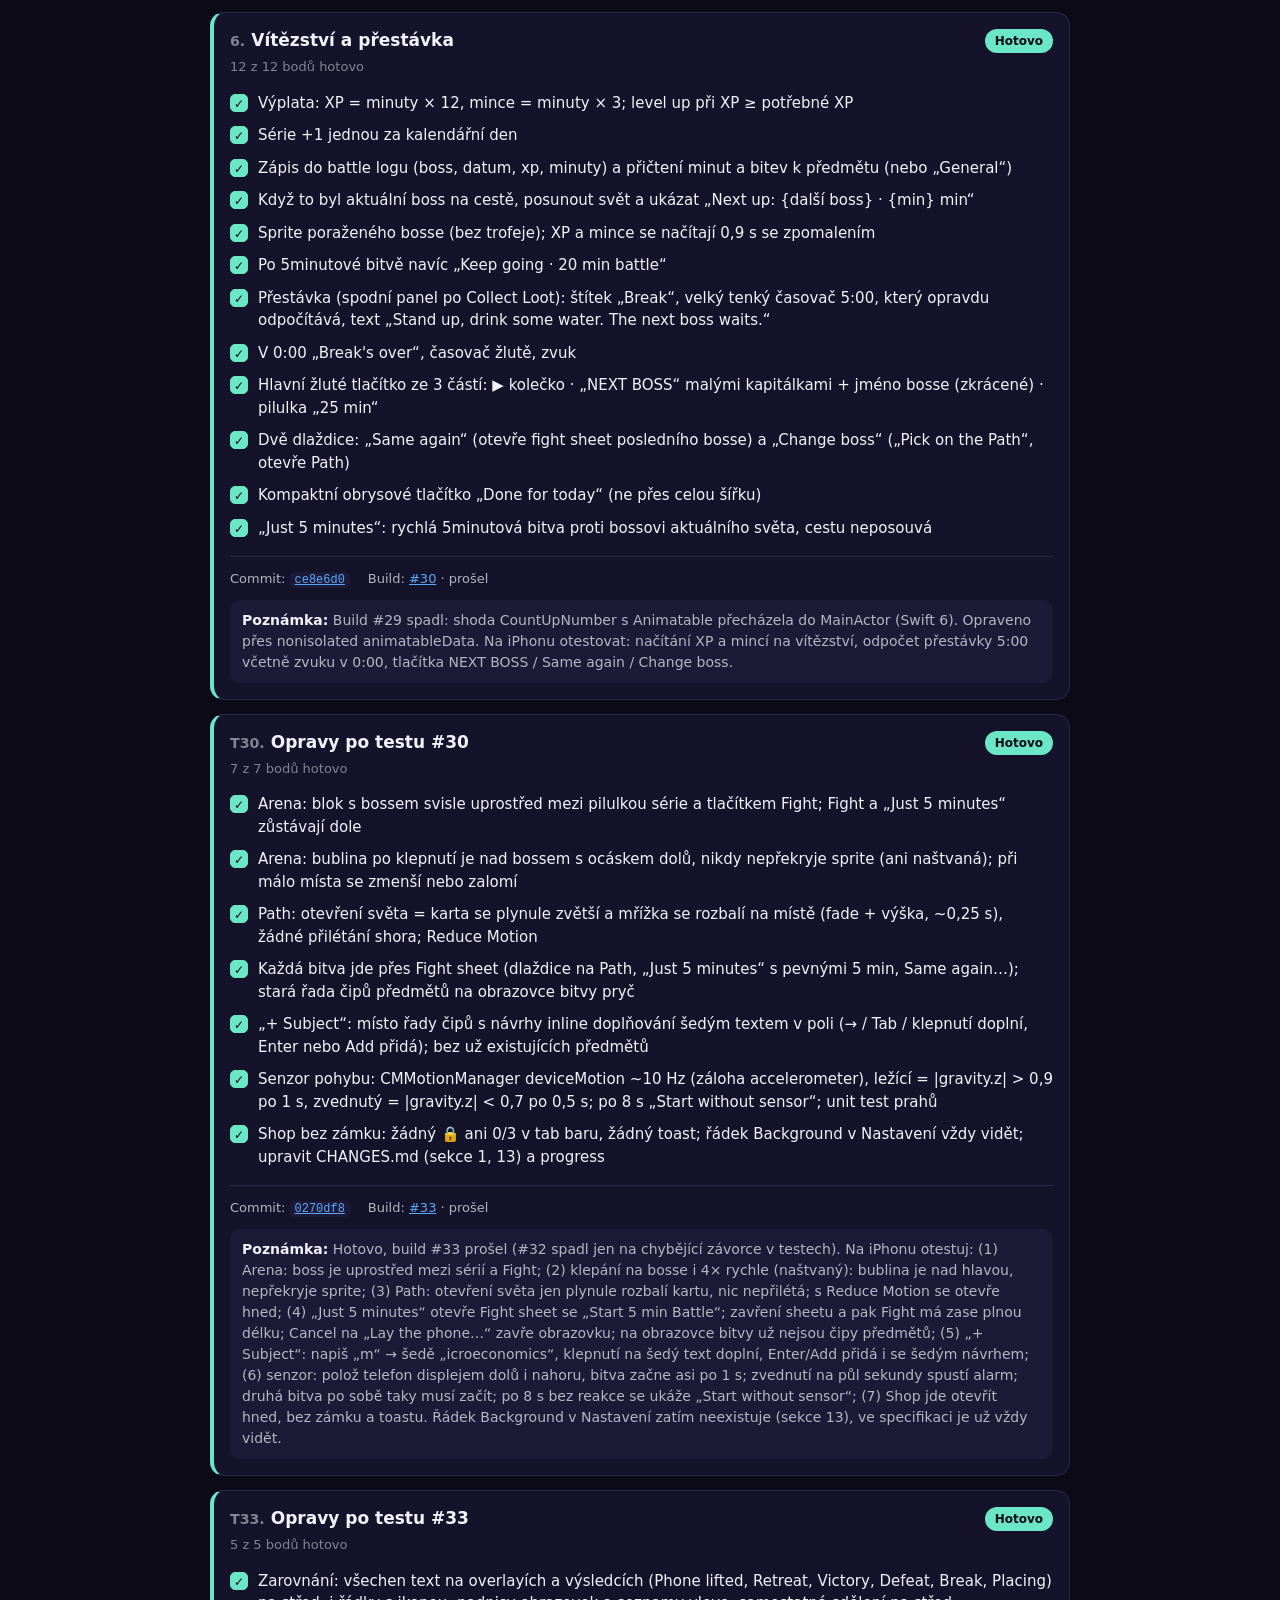
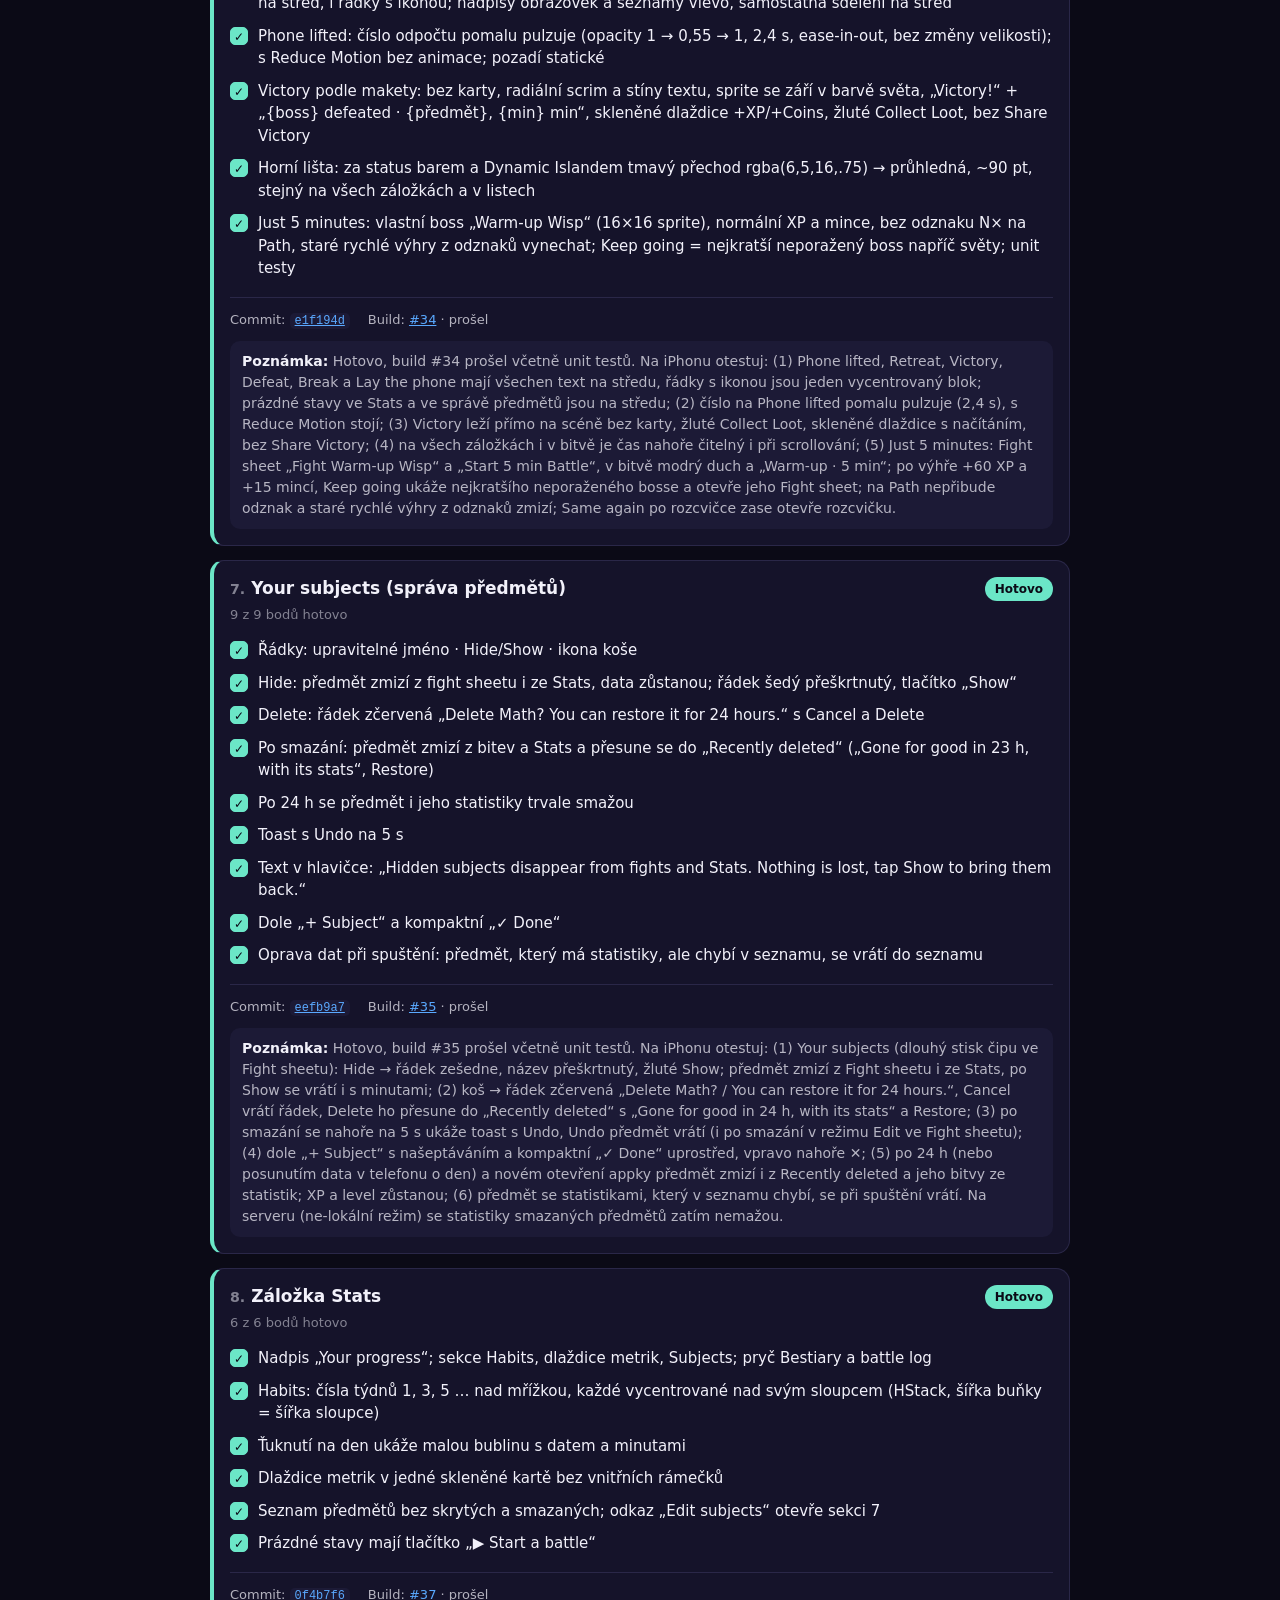
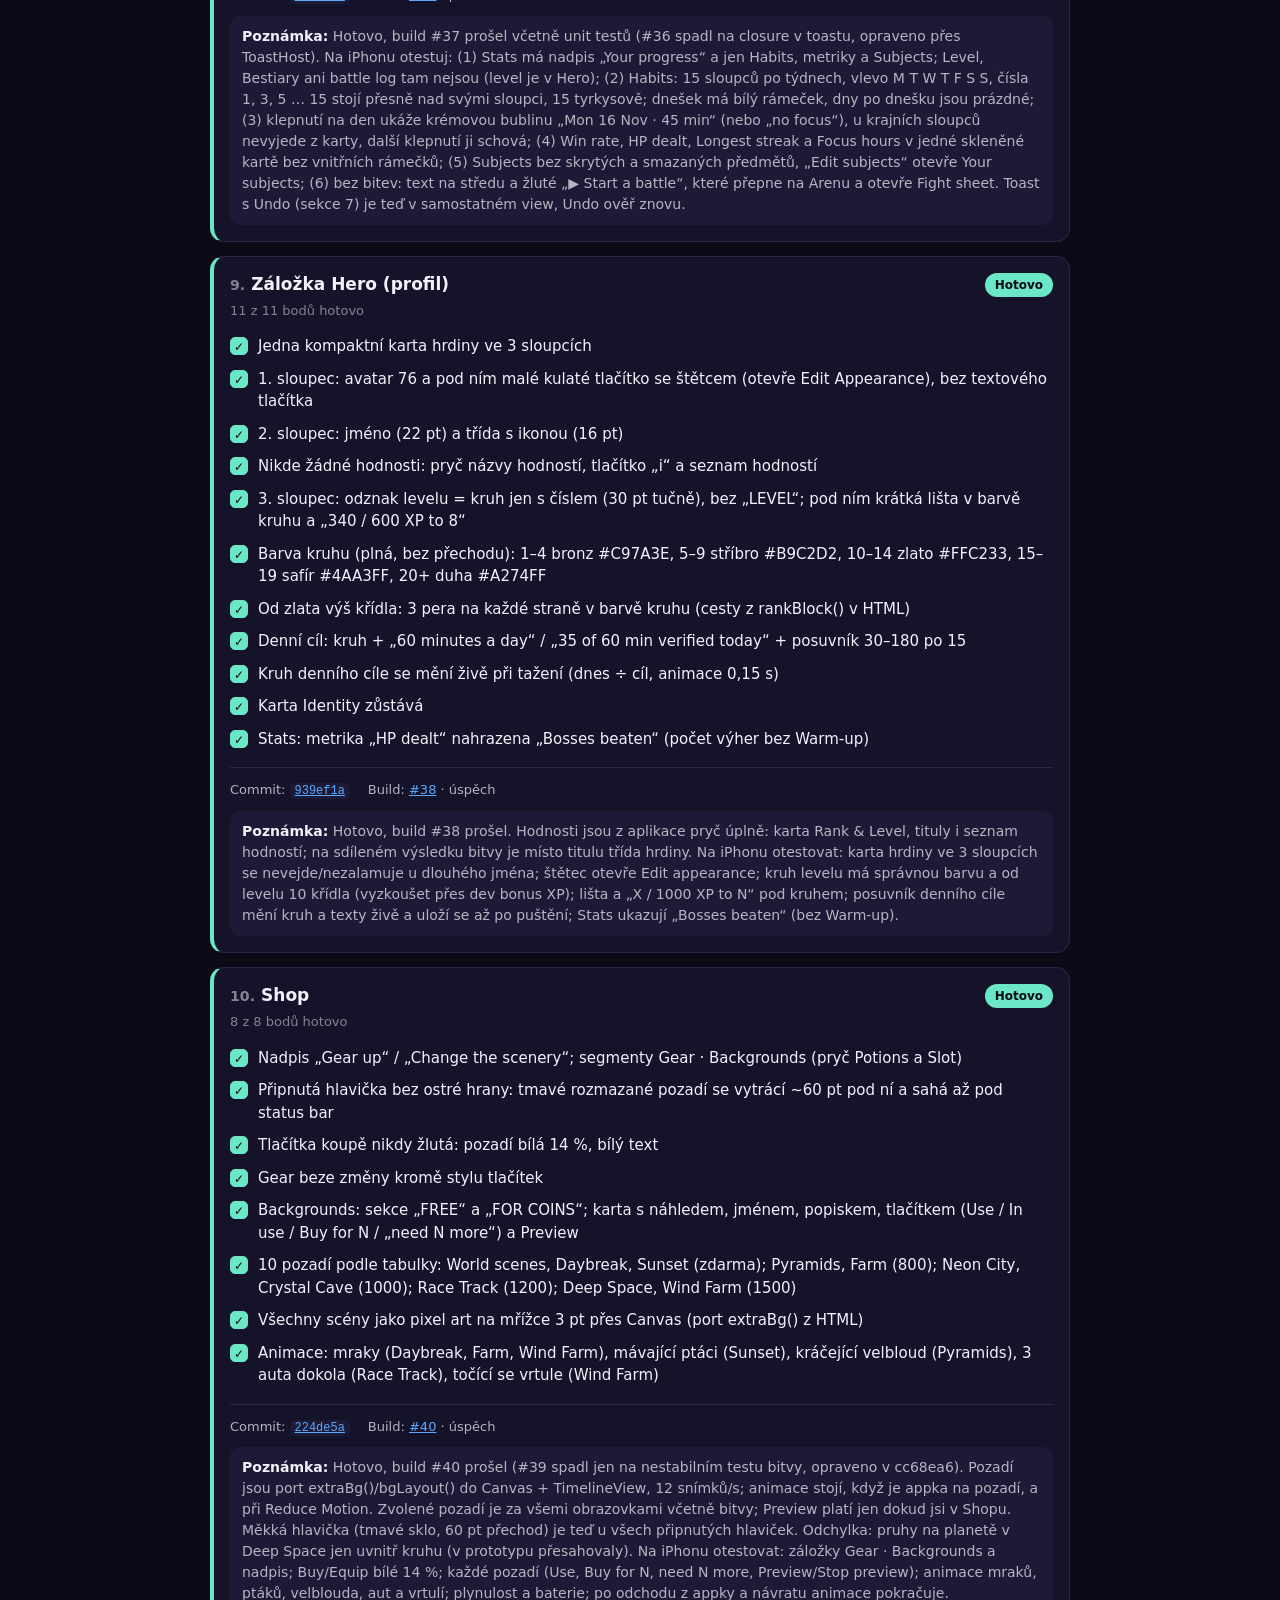
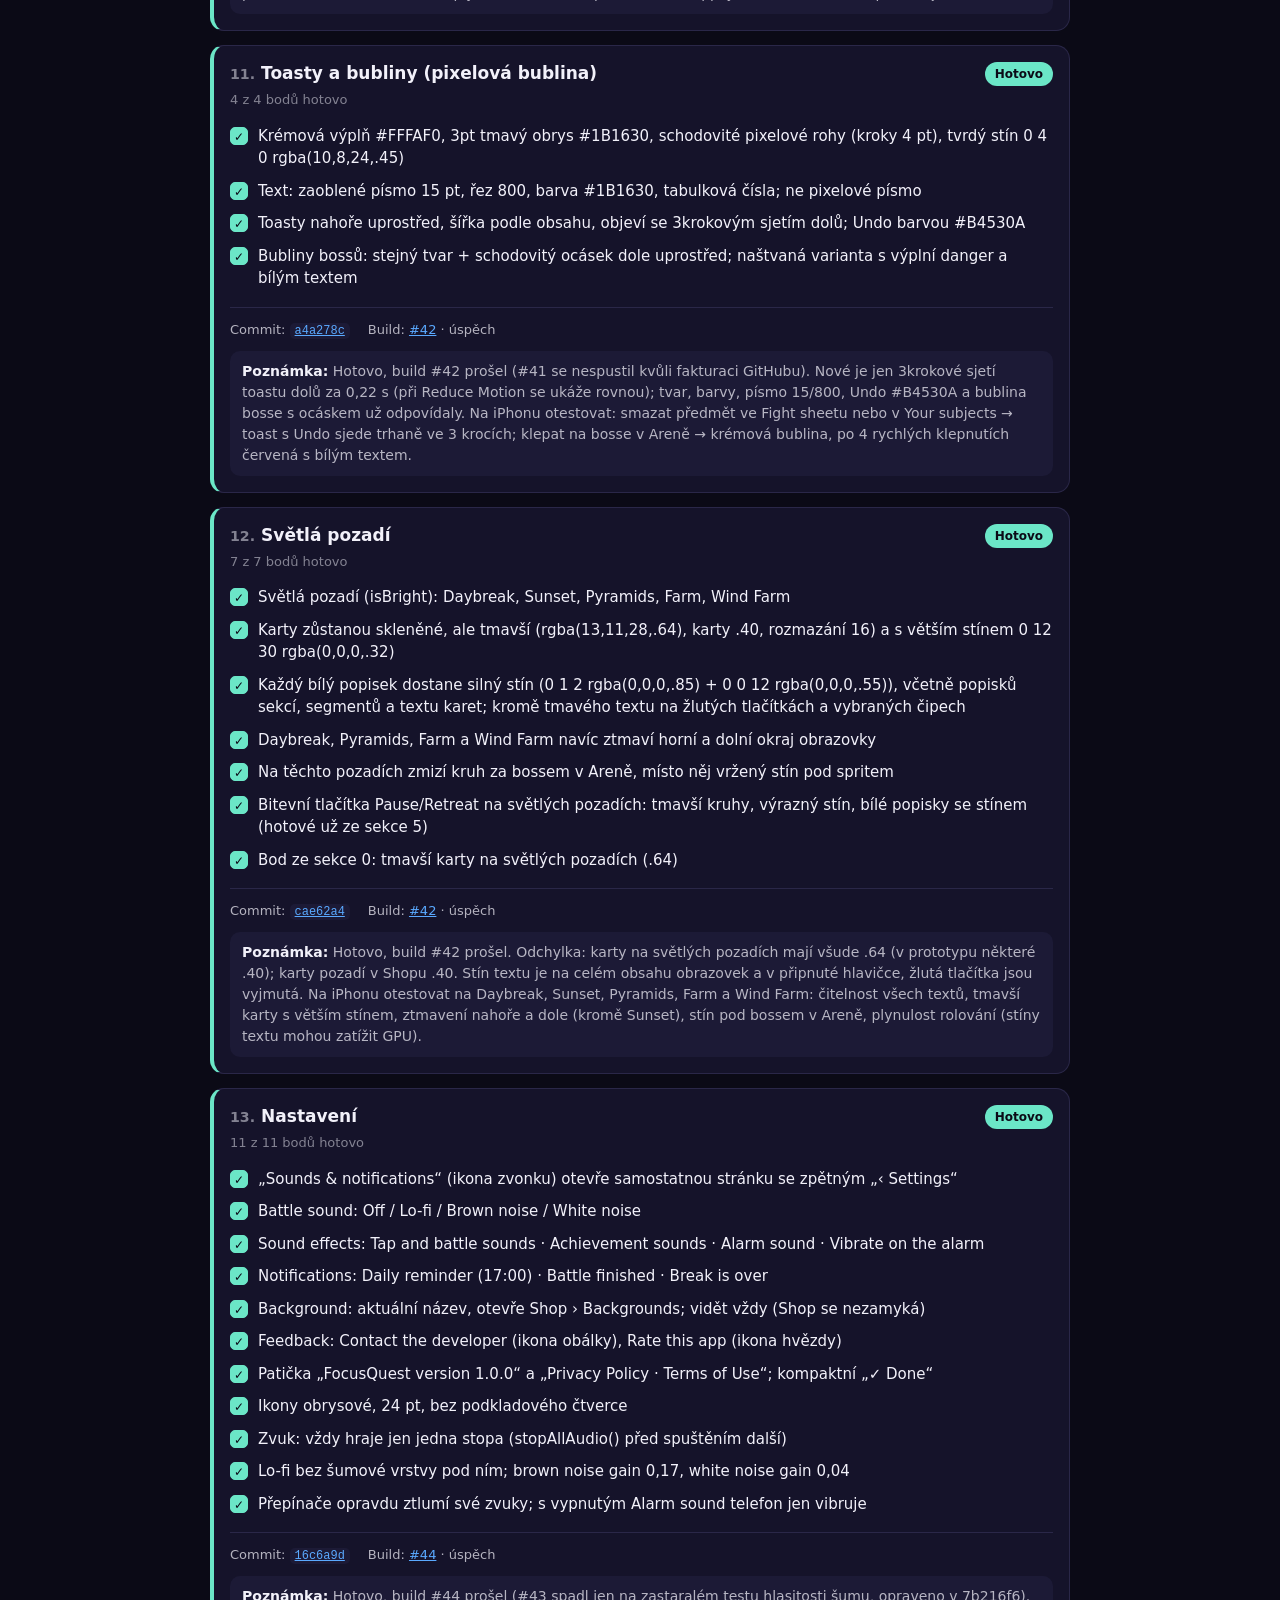
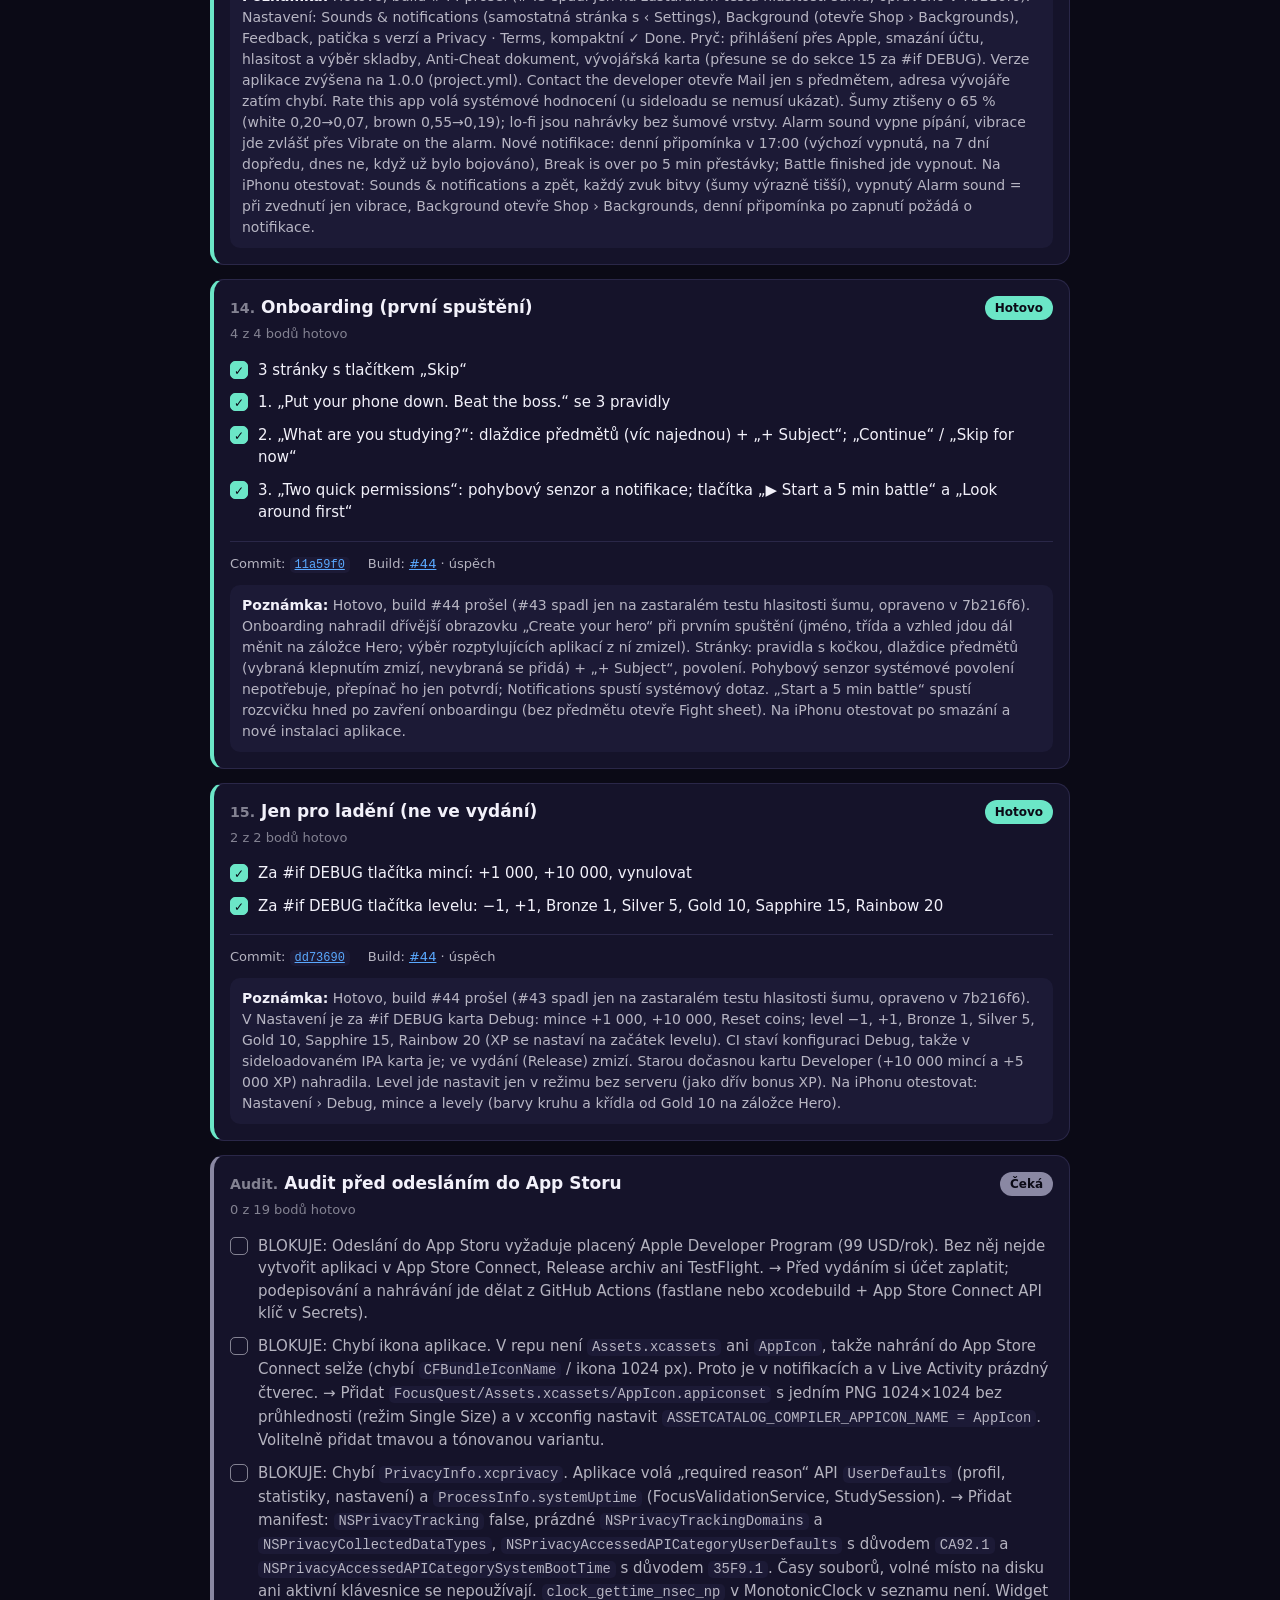
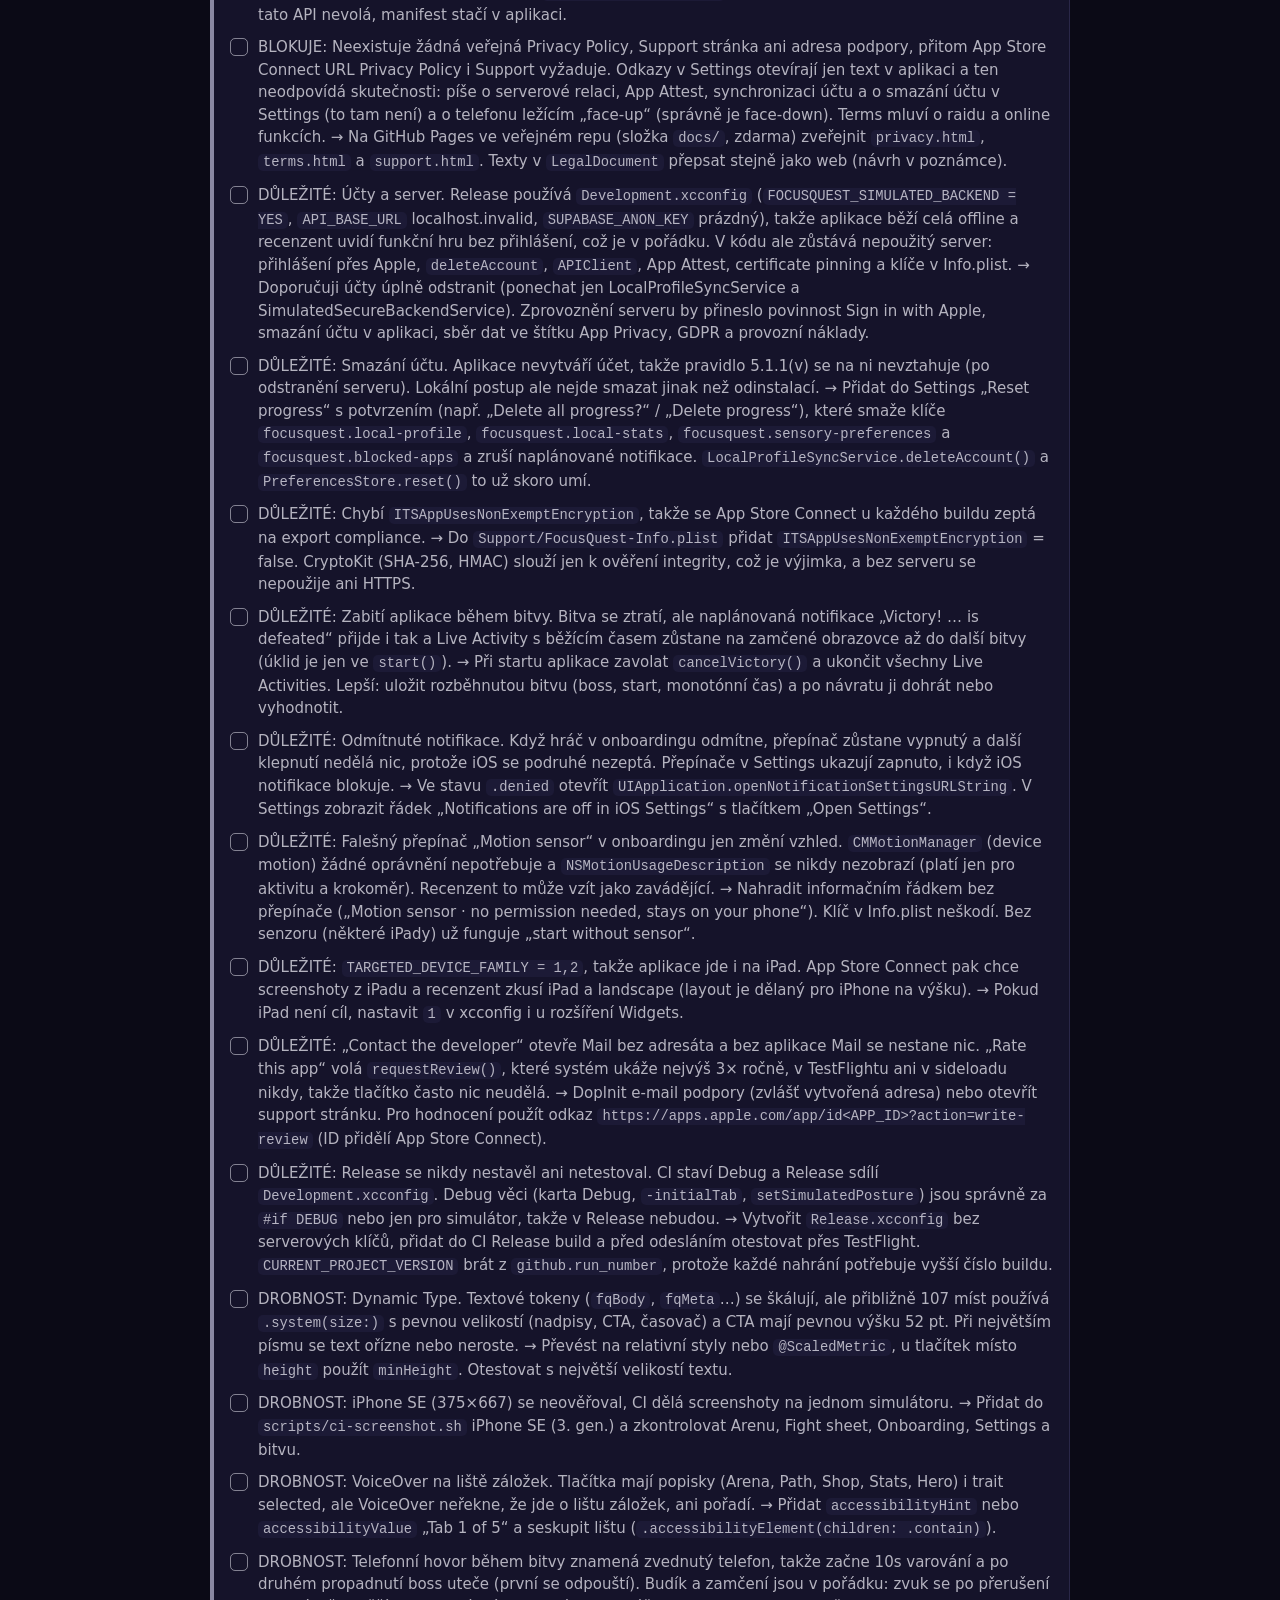
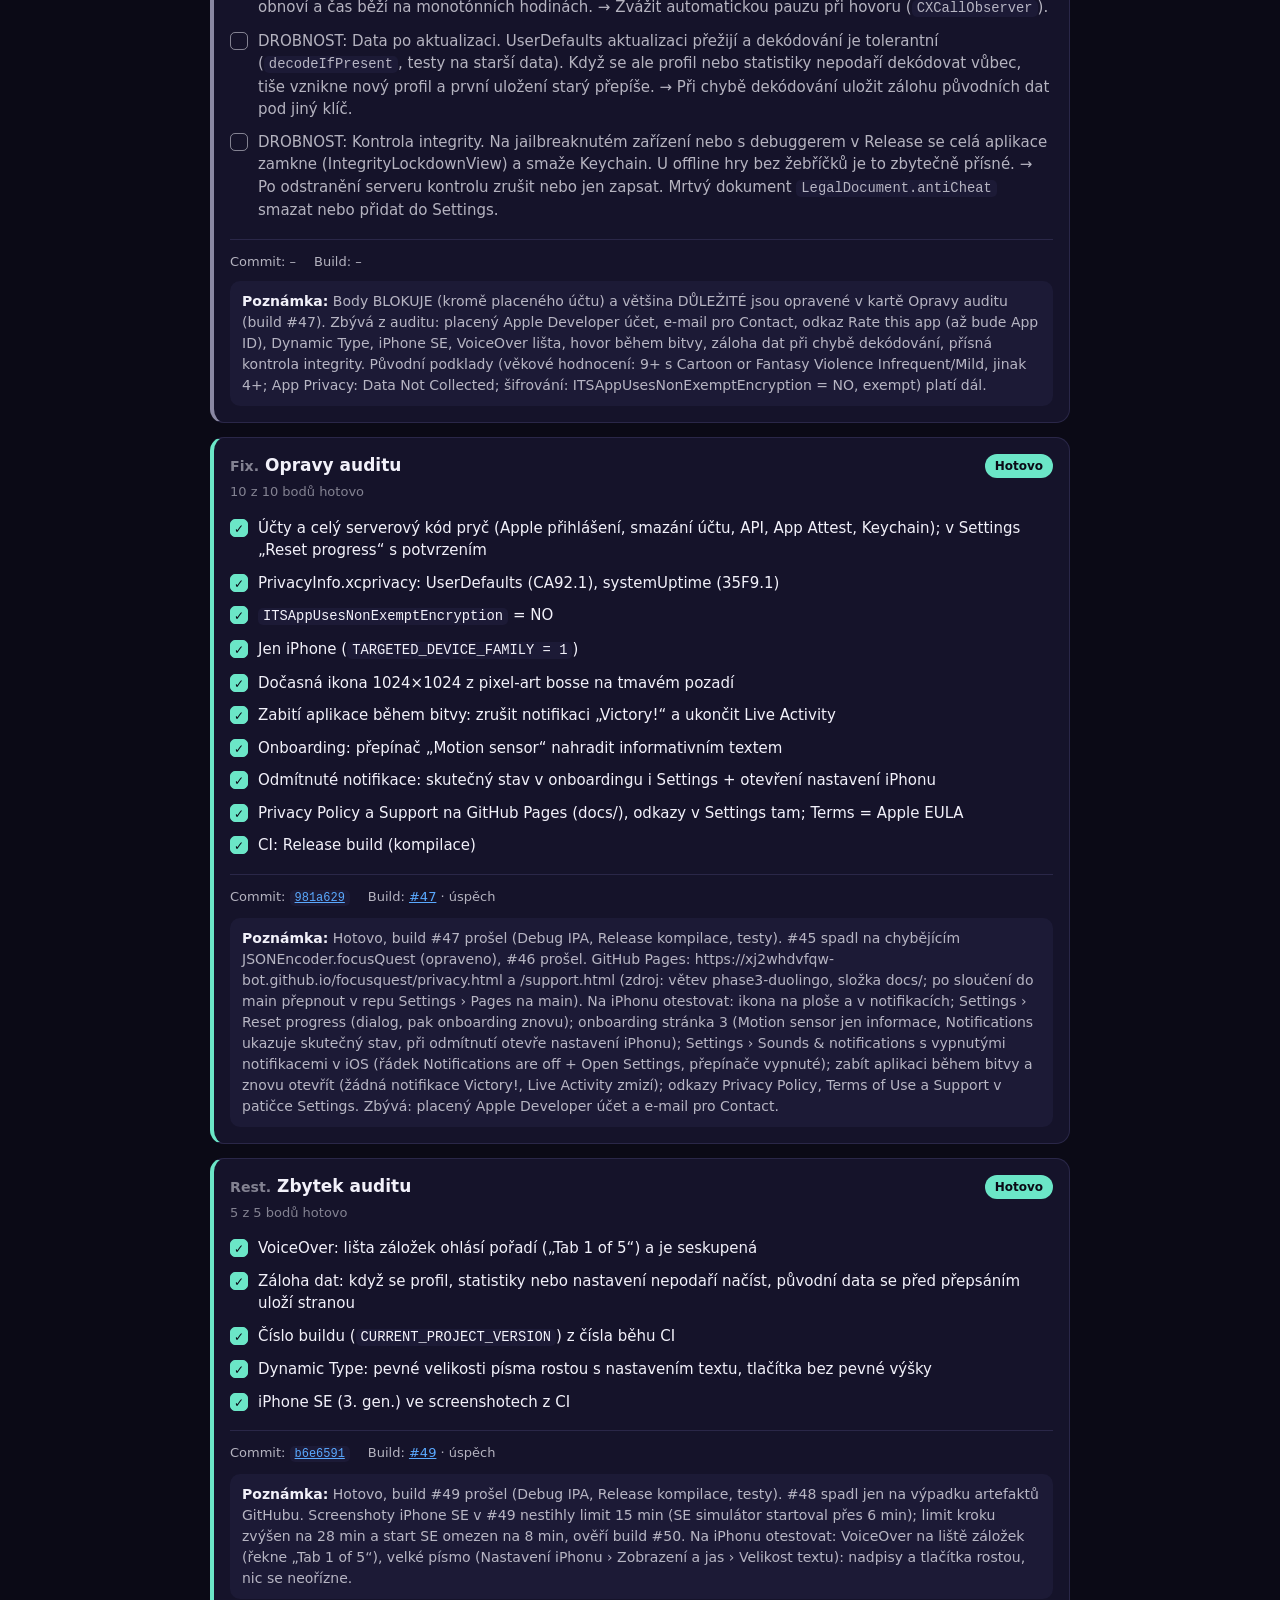
==== commit d2f93ebc: "Progress: build #90 running for T1 Co-Authored-By: Claude Opus 5.5 <noreply@anthropic.com>" ====
--- a/design/progress.html
+++ b/design/progress.html
@@ -77,9 +77,9 @@
      ====================================================================== -->
 <script id="data" type="application/json">
 {
-  "updated": "2026-11-26T14:03:01+01:00",
-  "current": "T1 (N1–N4) hotový kód, commit",
-  "nextStep": "Pustit build a počkat na výsledek",
+  "updated": "2026-11-26T14:03:16+01:00",
+  "current": "T1: build #90 běží",
+  "nextStep": "Počkat na výsledek buildu #90",
   "repo": "https://github.com/xj2whdvfqw-bot/focusquest",
   "sections": [
     {
@@ -1004,7 +1004,7 @@
     {
       "id": "T1",
       "title": "Tenké obrysy a stíny v bodech, výběr věci, obrazy bez rámečku, panel nad cenovkami (N1–N4)",
-      "status": "pracuje",
+      "status": "build",
       "items": [
         { "text": "N1 Obrys 1 pt #1a1a2e ~70 % a stín 0,1.5 pt / blur 1.5 pt / černá 35 % v bodech obrazovky, ne v pixelech spritu; žádný černý blok pod věcí", "done": true },
         { "text": "N1 Platí pro hrdinu (stánek, Hero tab, onboarding, mapa, bitva, přestávka) i všechny věci na policích a pultu", "done": true },
@@ -1013,9 +1013,9 @@
         { "text": "N4 Otevřený panel: police končí nad panelem, vybraná věc i s cenovkou se odroluje nad něj, pod panelem neprosvítají cenovky", "done": true },
         { "text": "DECISIONS.md", "done": true }
       ],
-      "commit": "",
-      "build": { "number": null, "runId": null, "result": "" },
-      "note": "Kód hotový, čeká na commit a build."
+      "commit": "1035b6f",
+      "build": { "number": 90, "runId": 45825375996, "result": "běží" },
+      "note": "Build #90 běží."
     }
   ]
 }
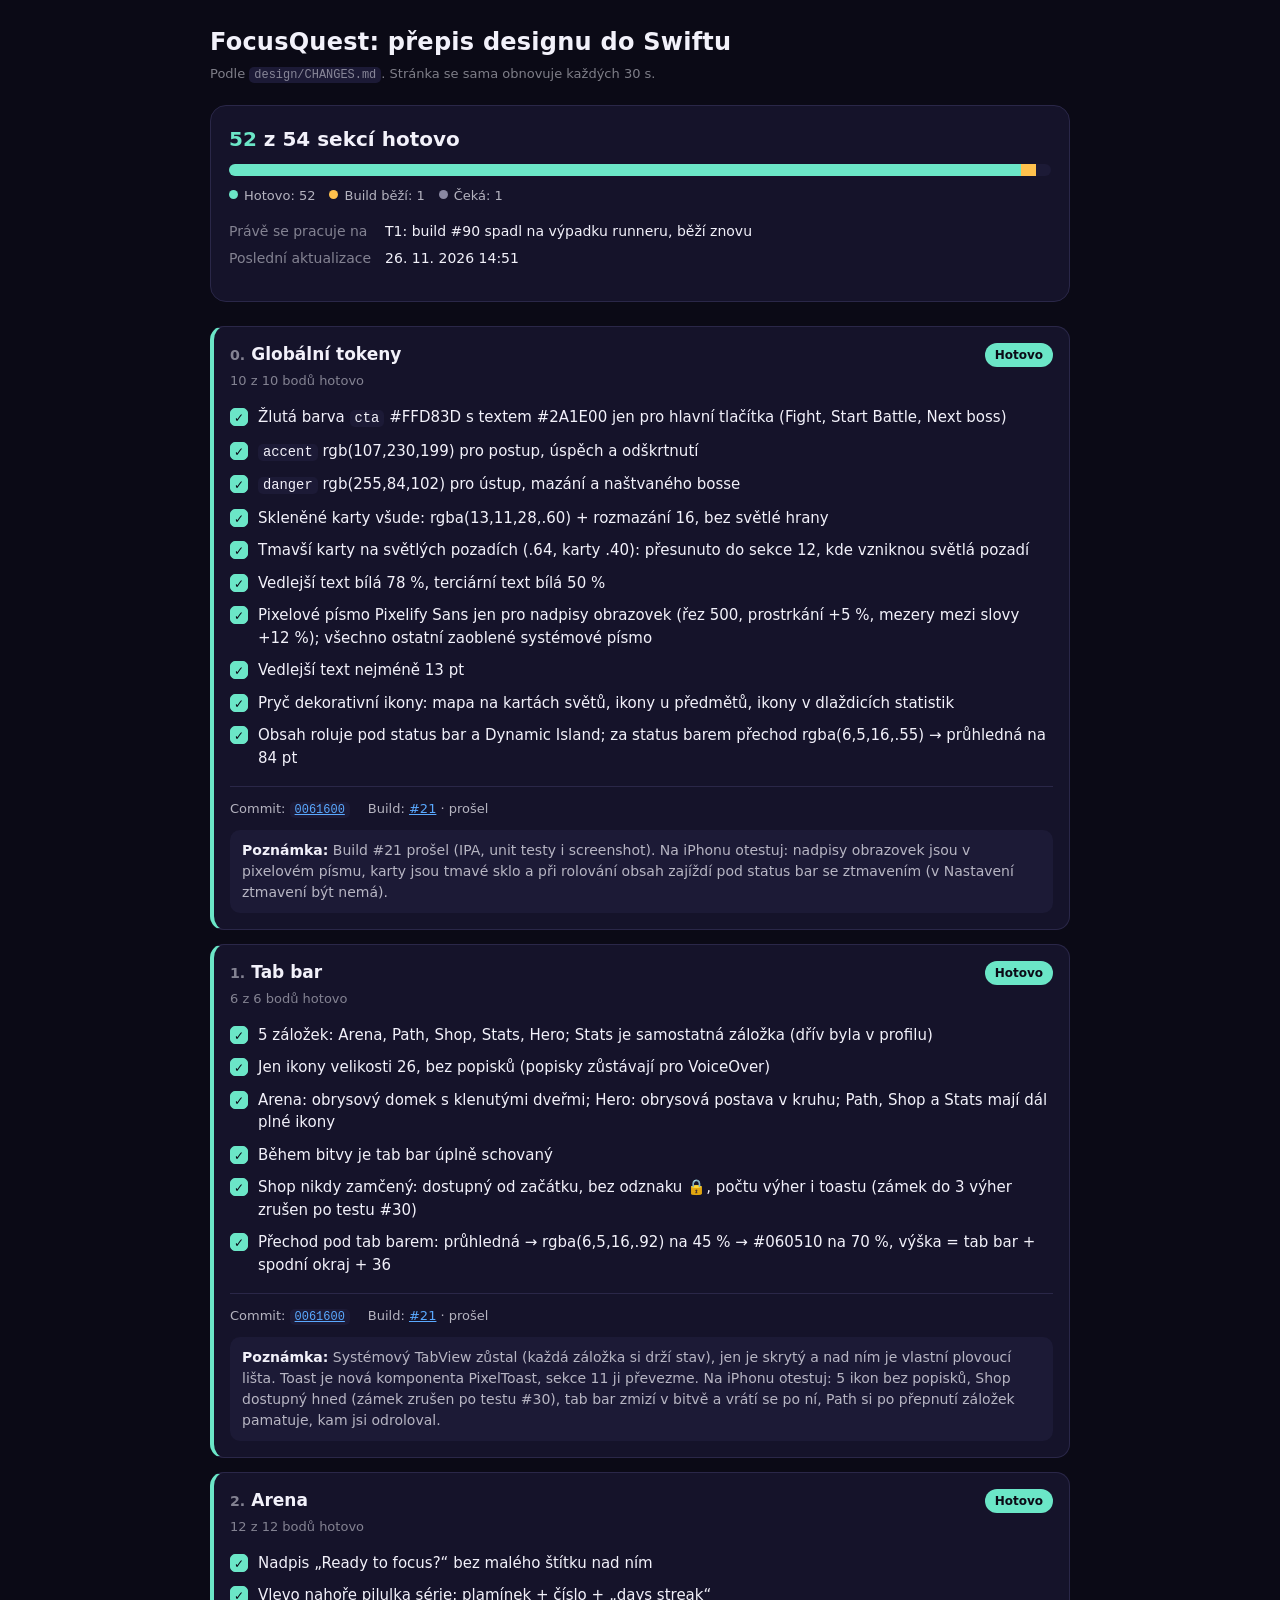
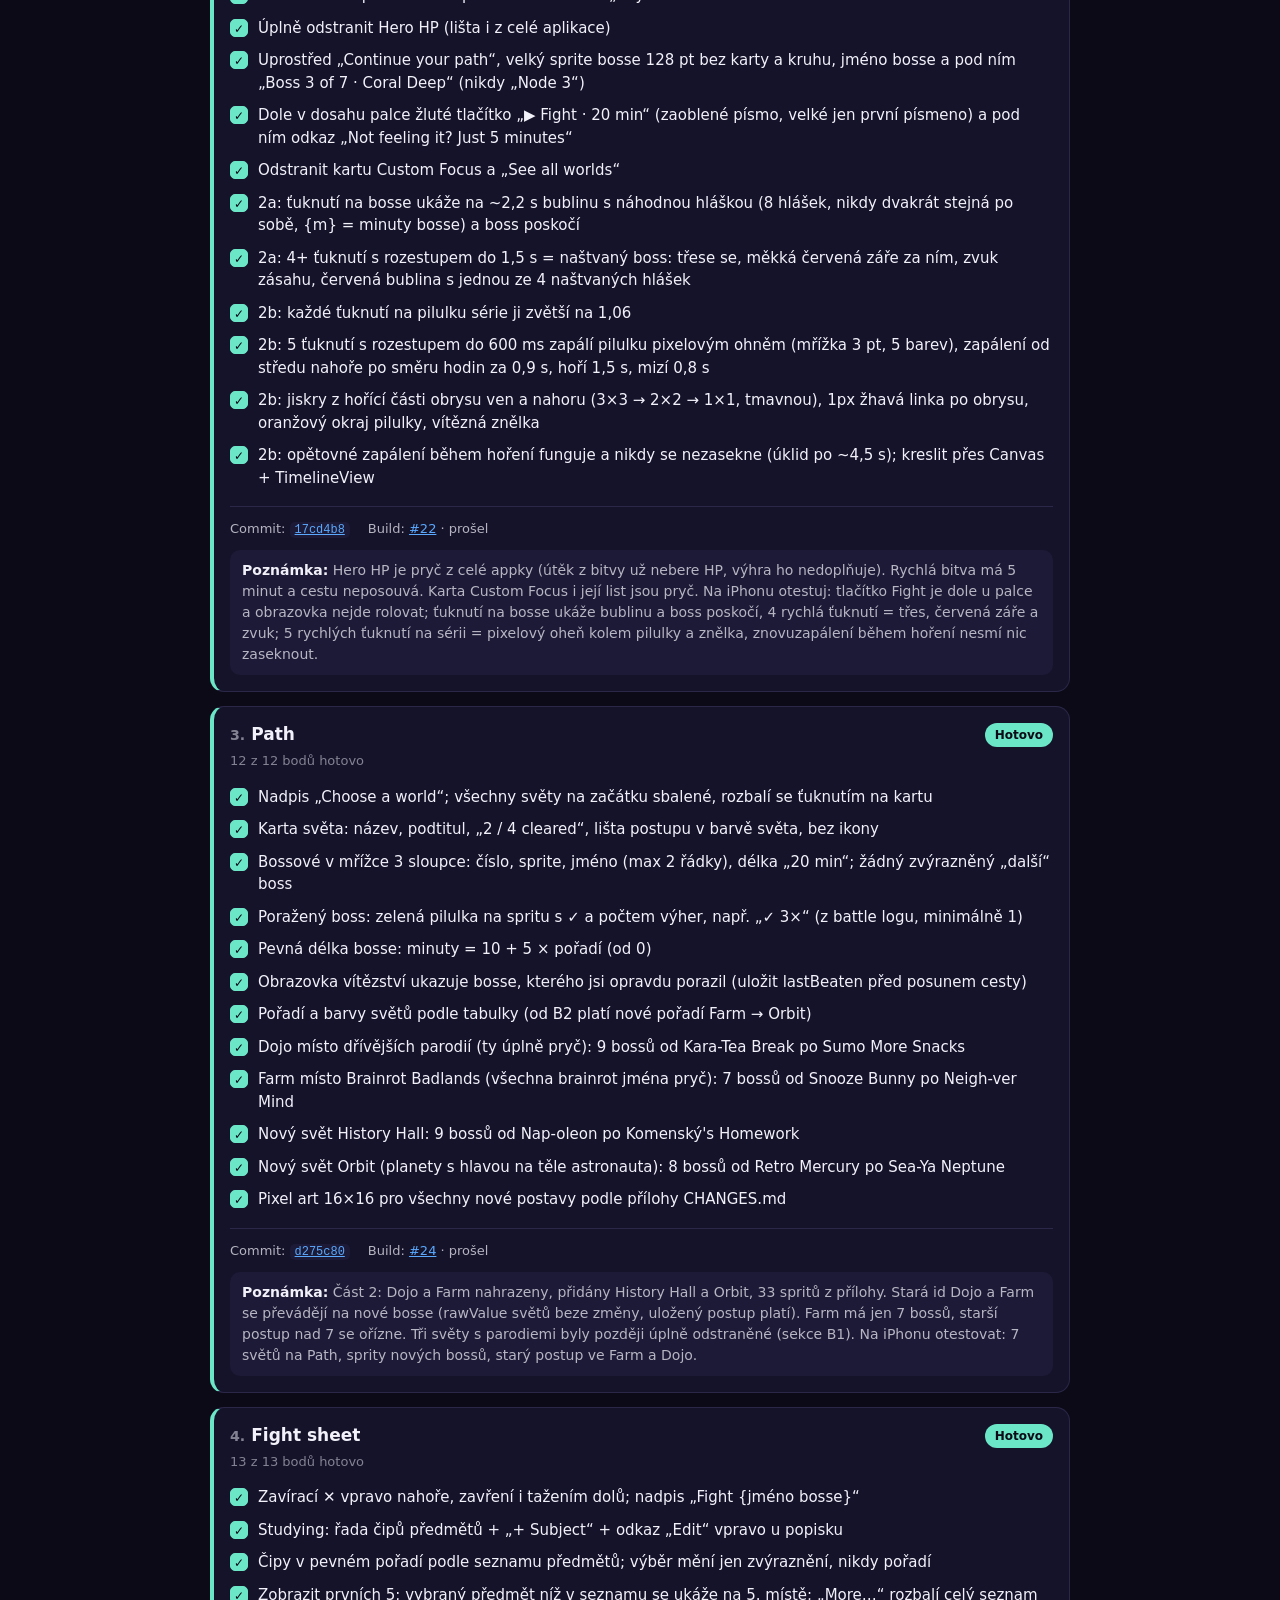
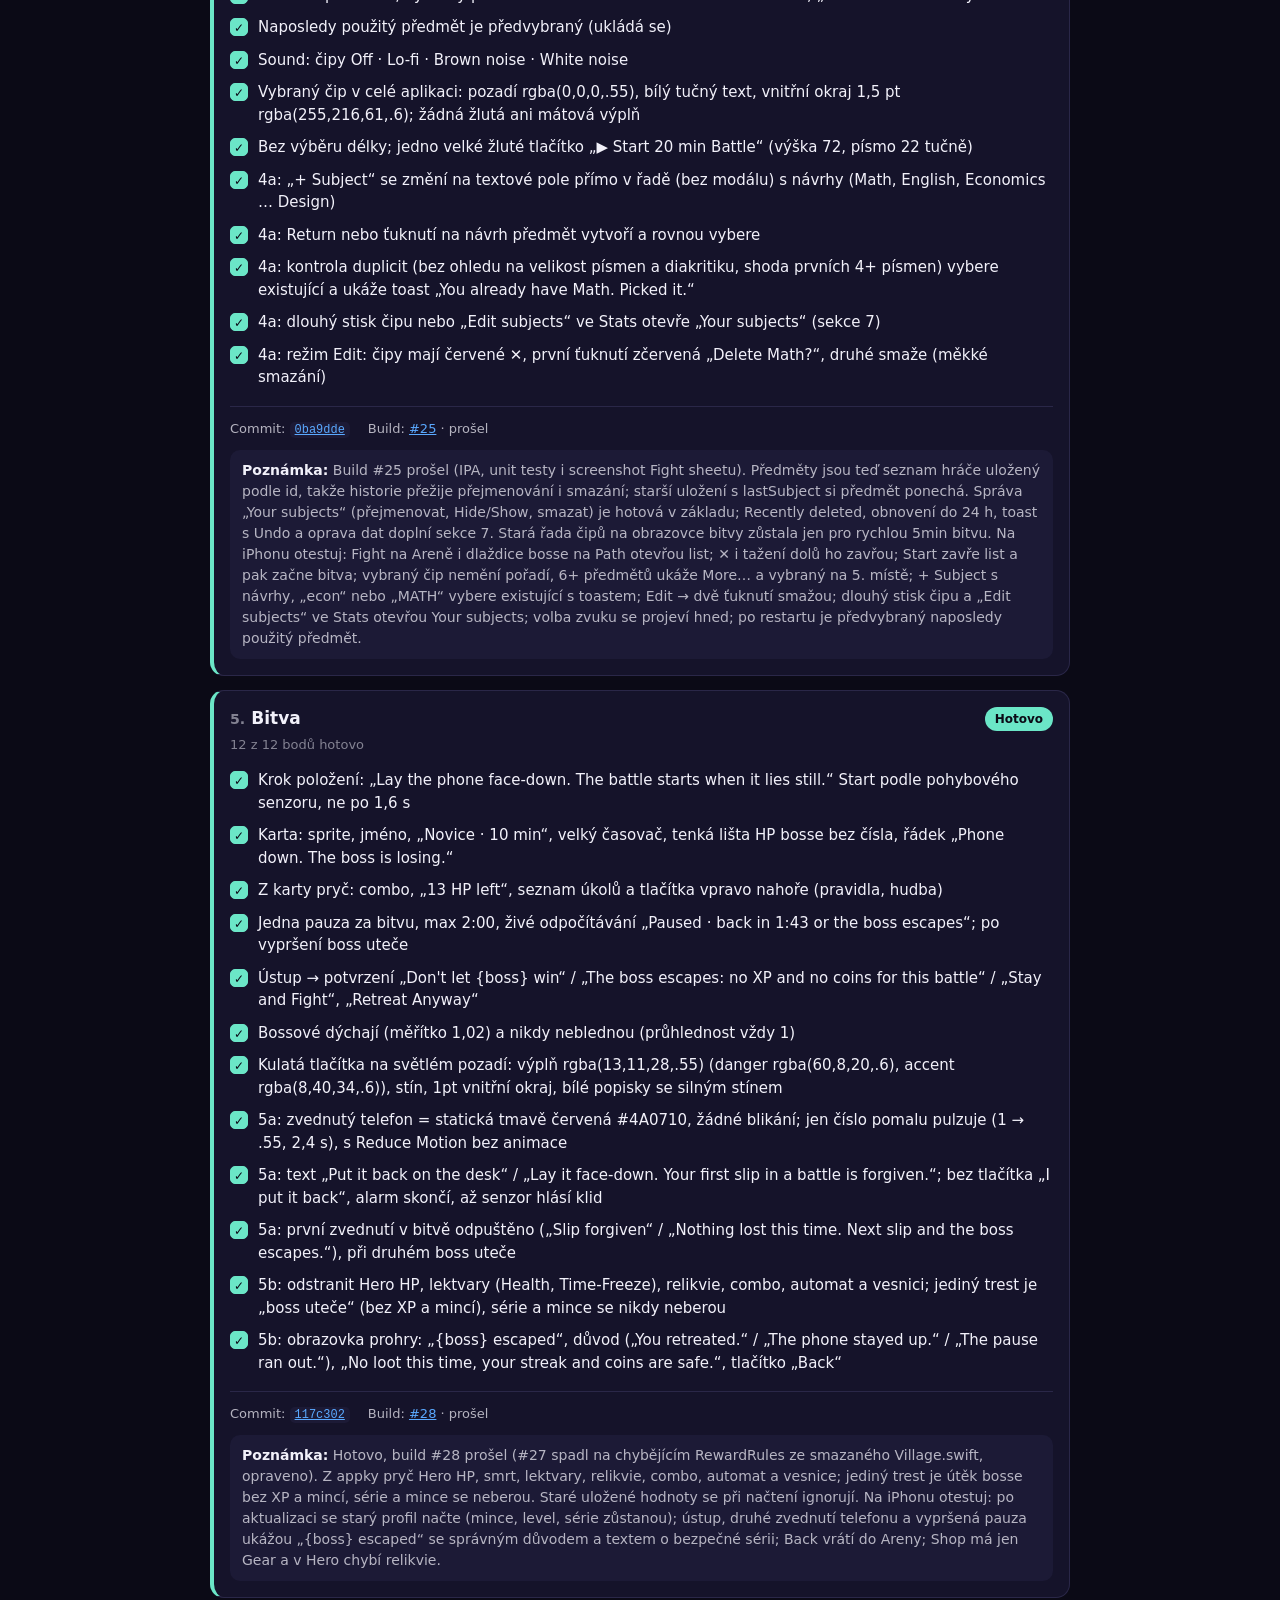
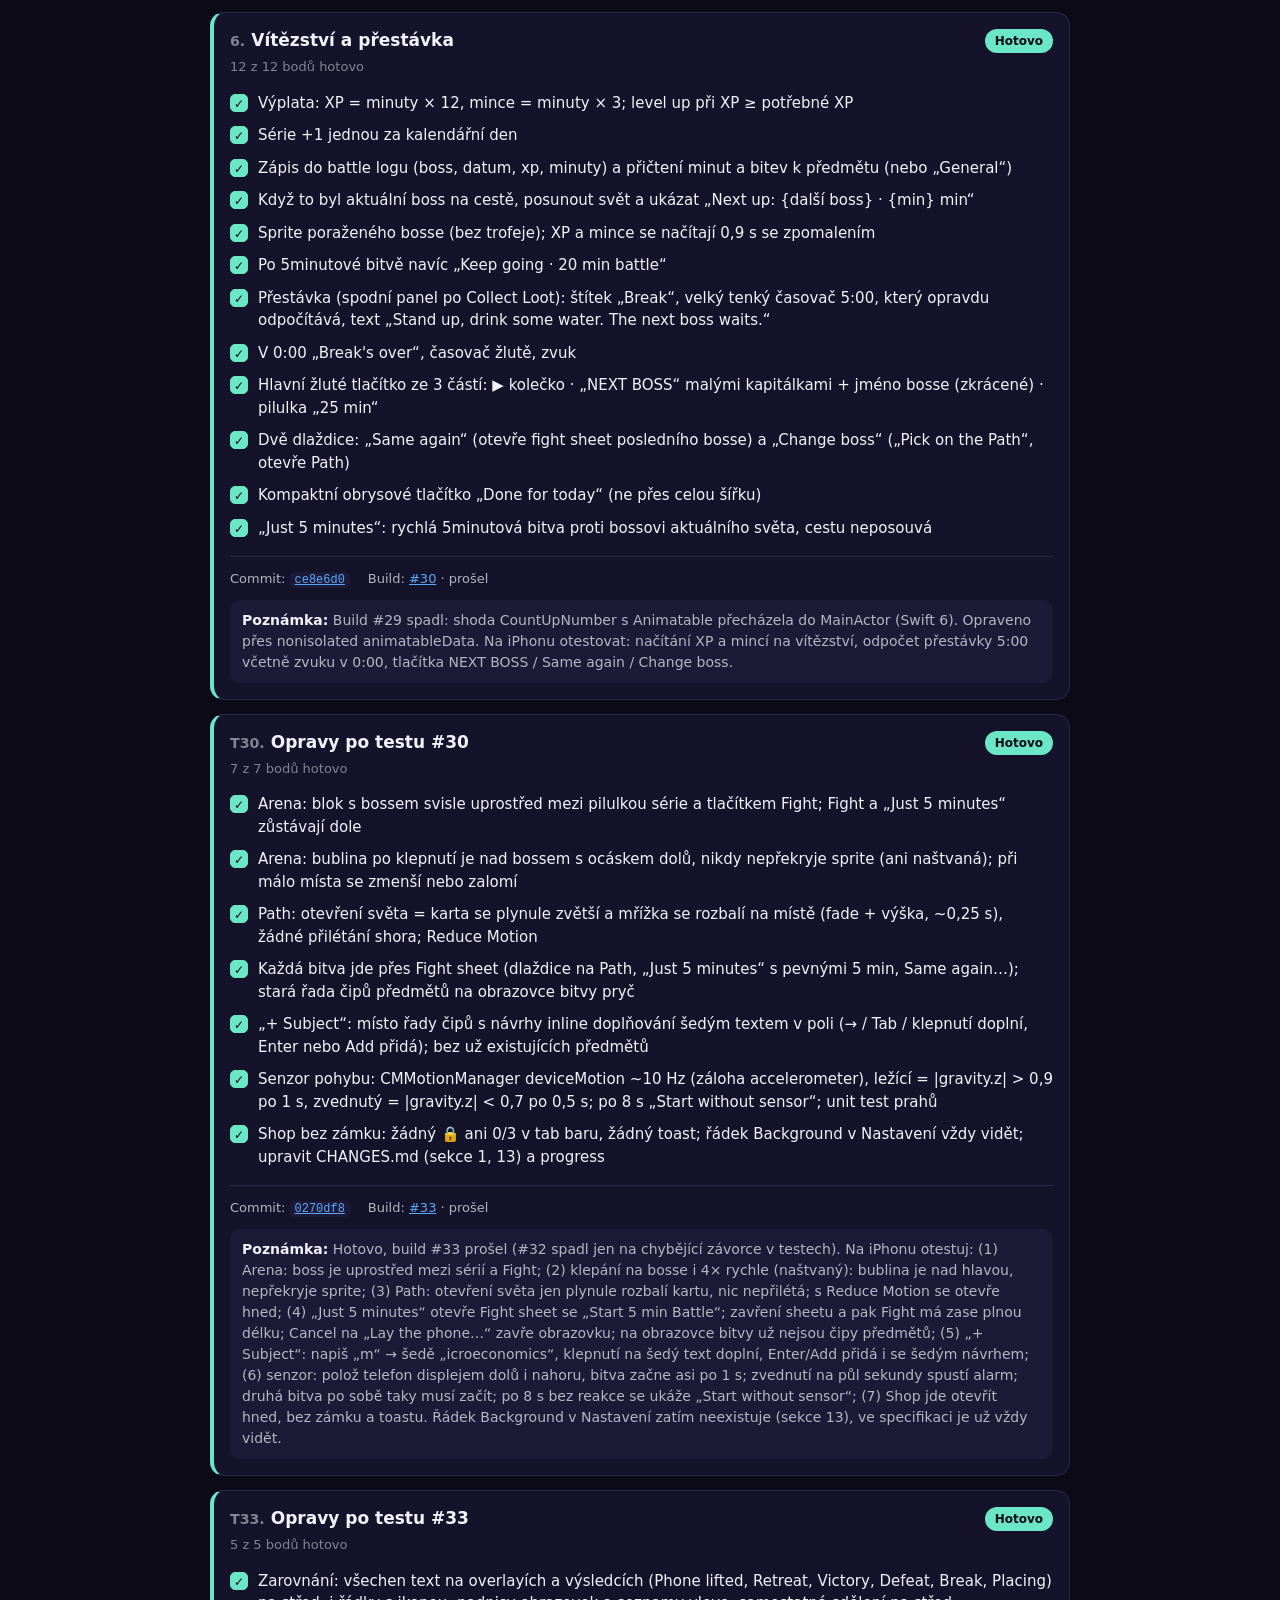
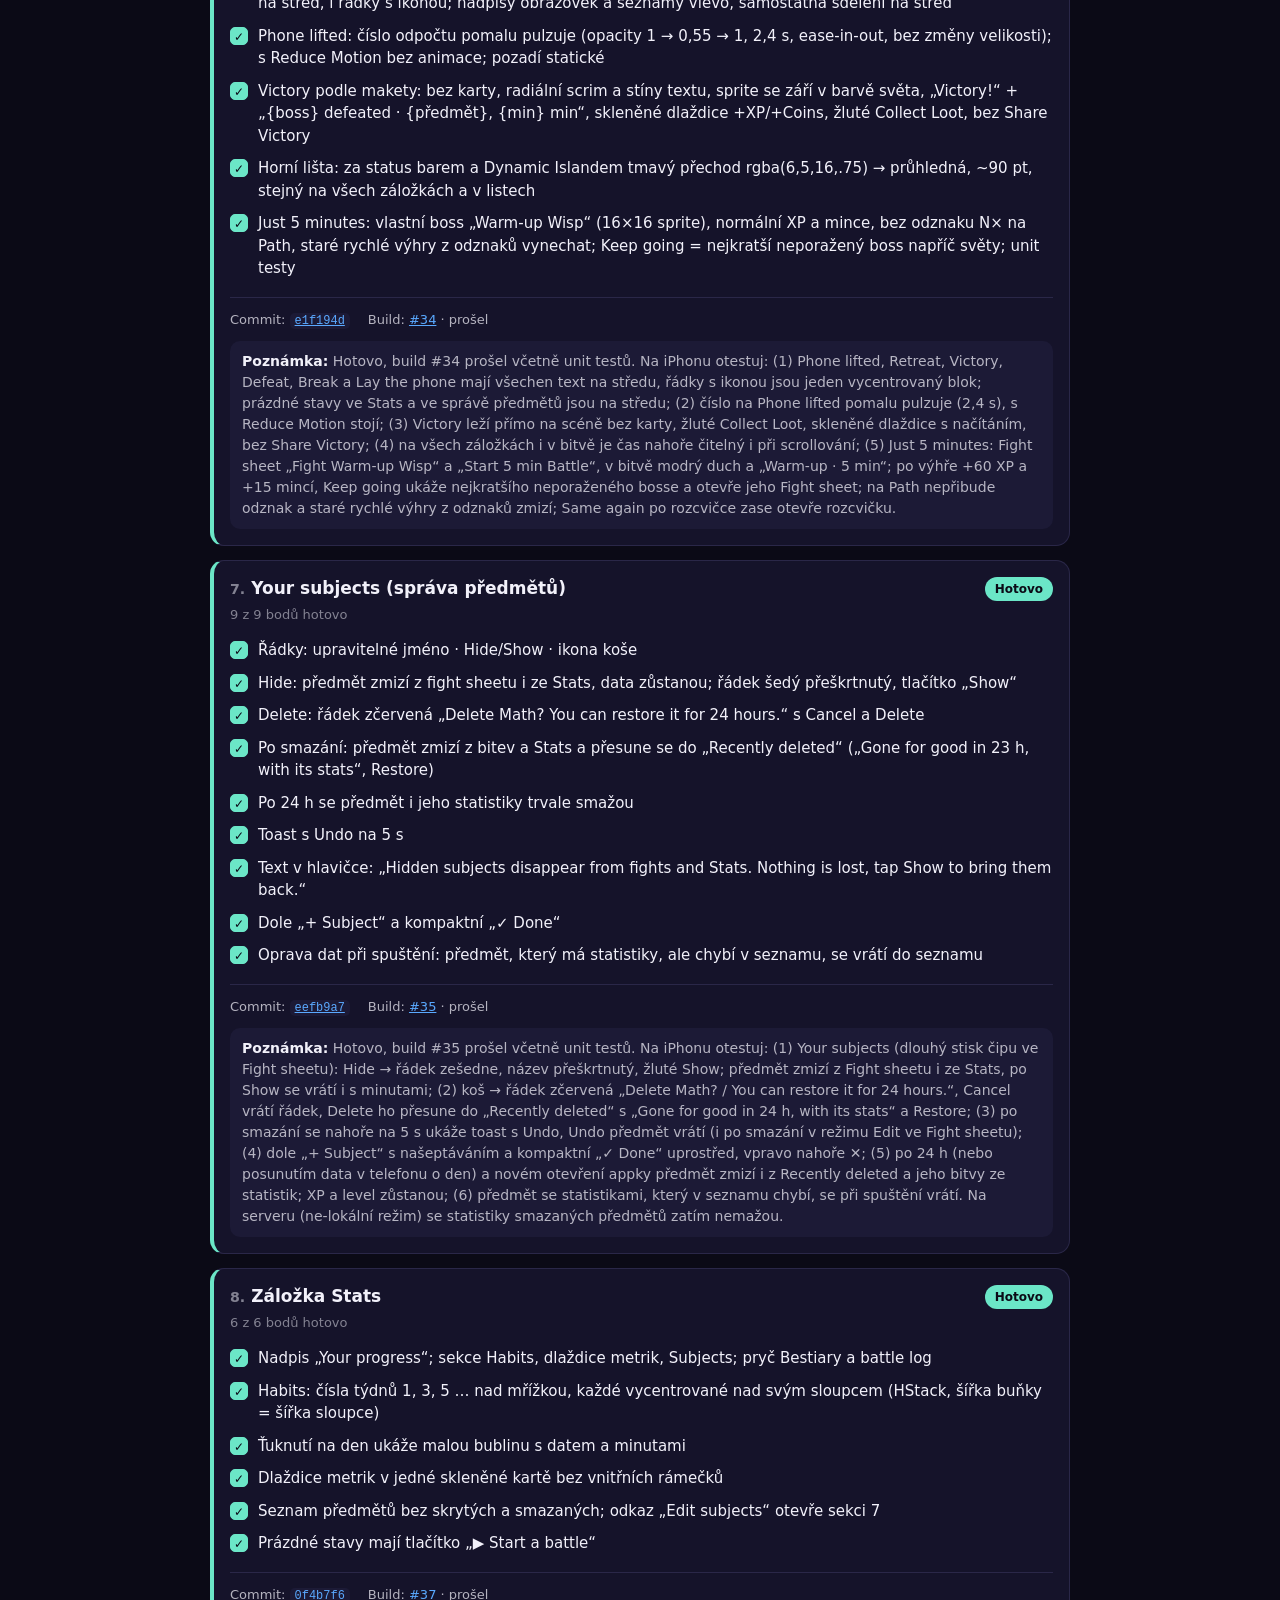
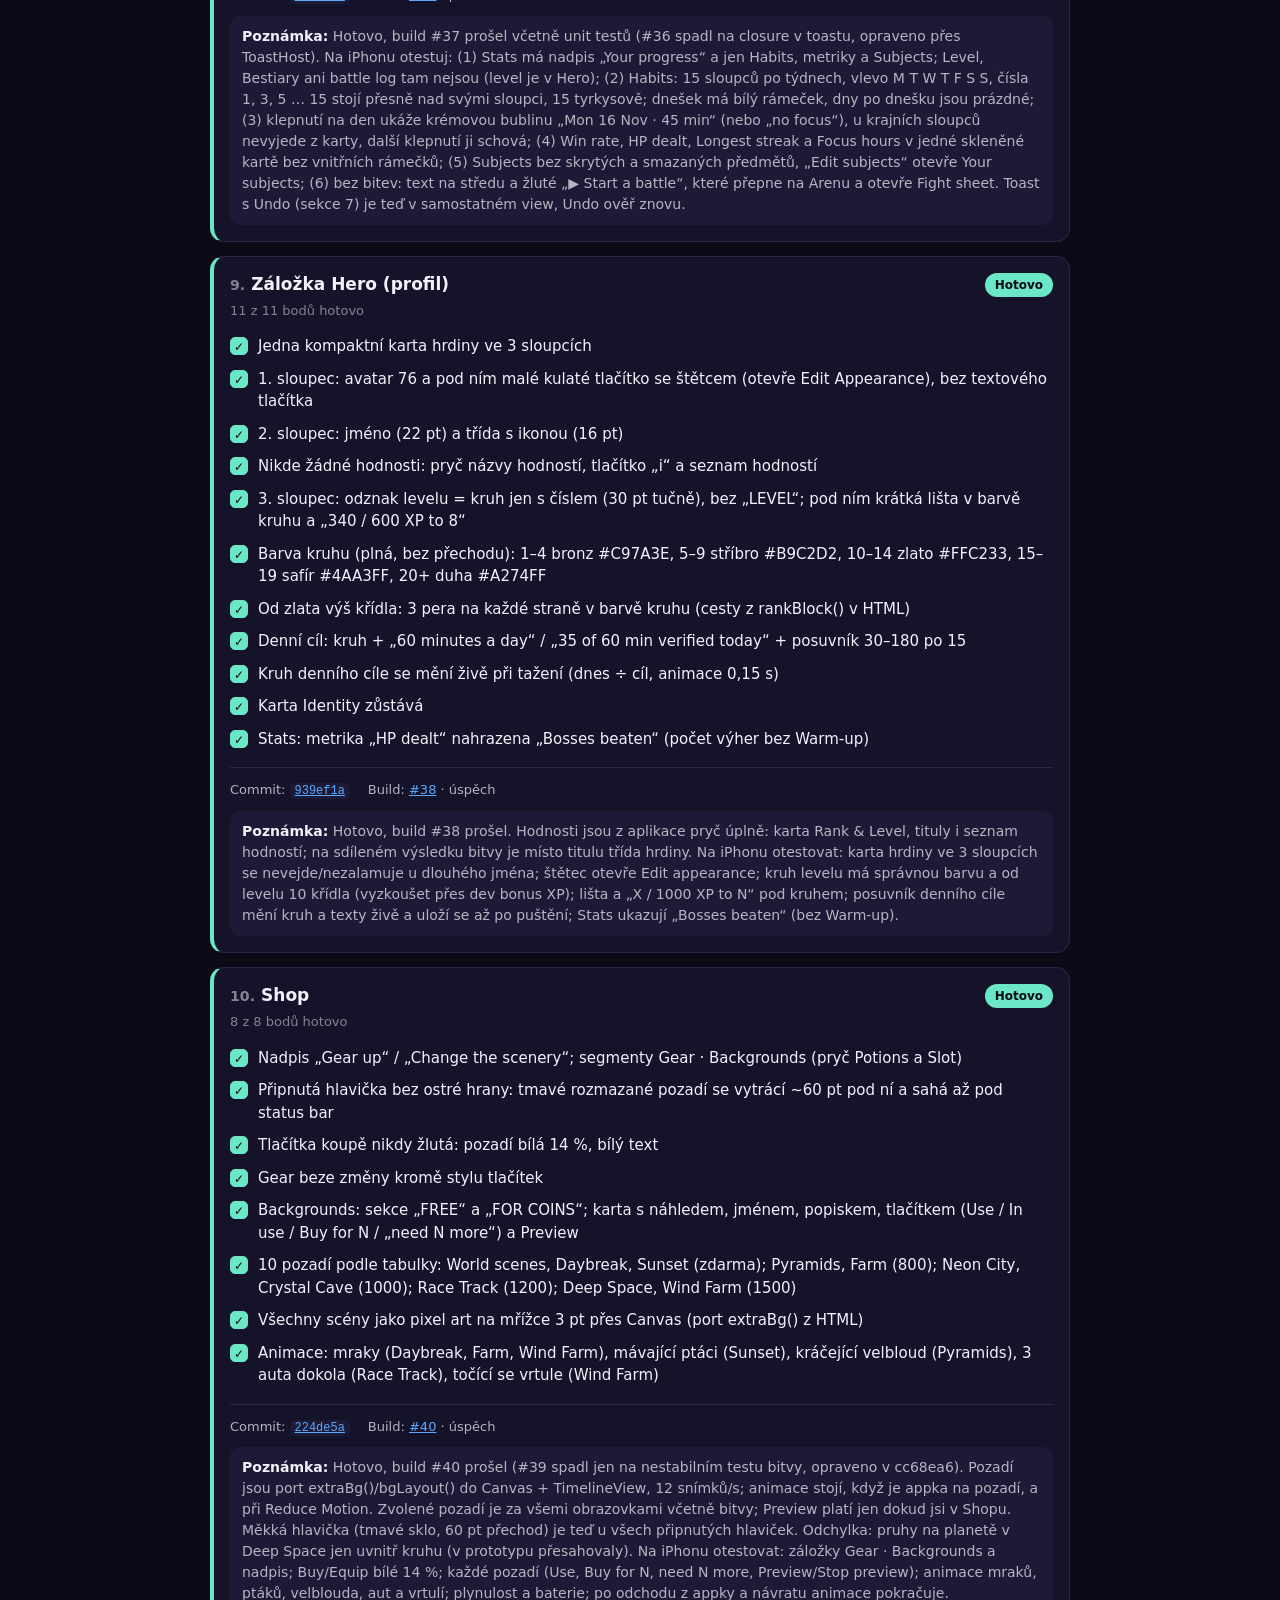
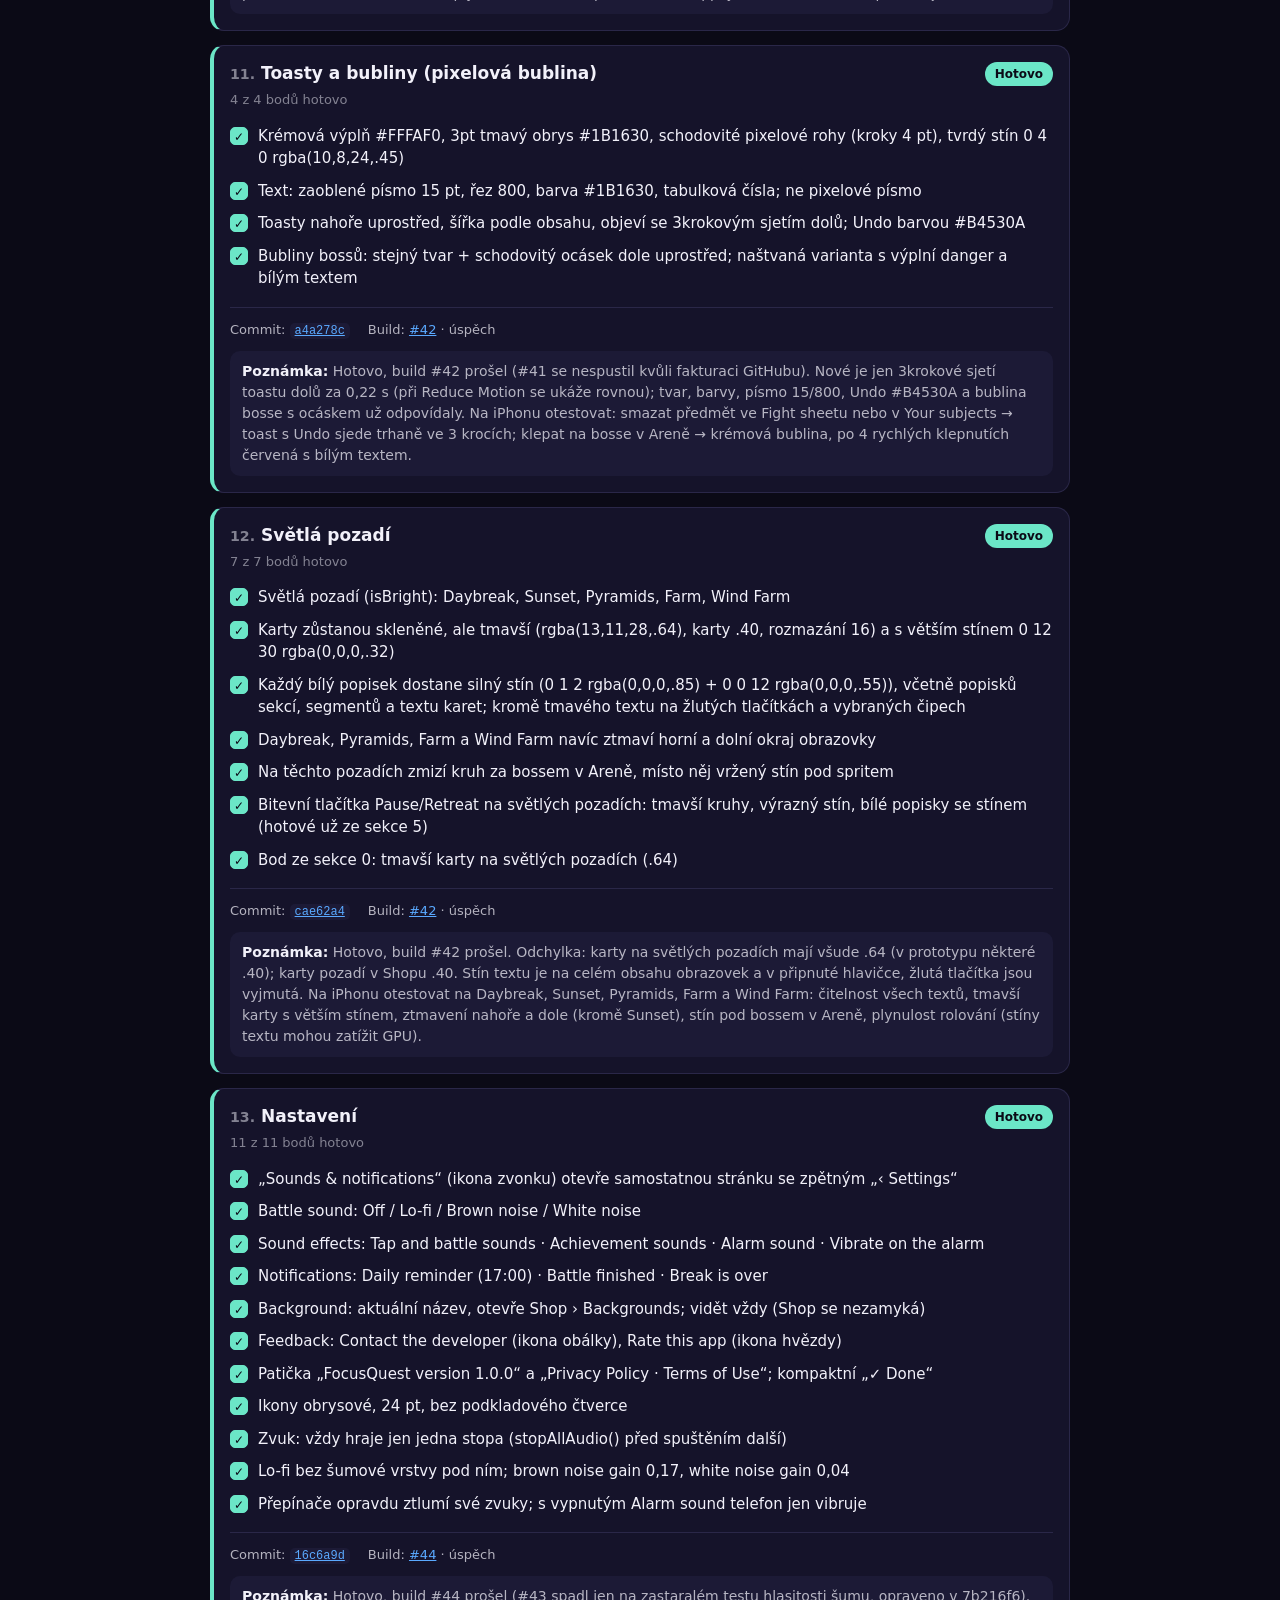
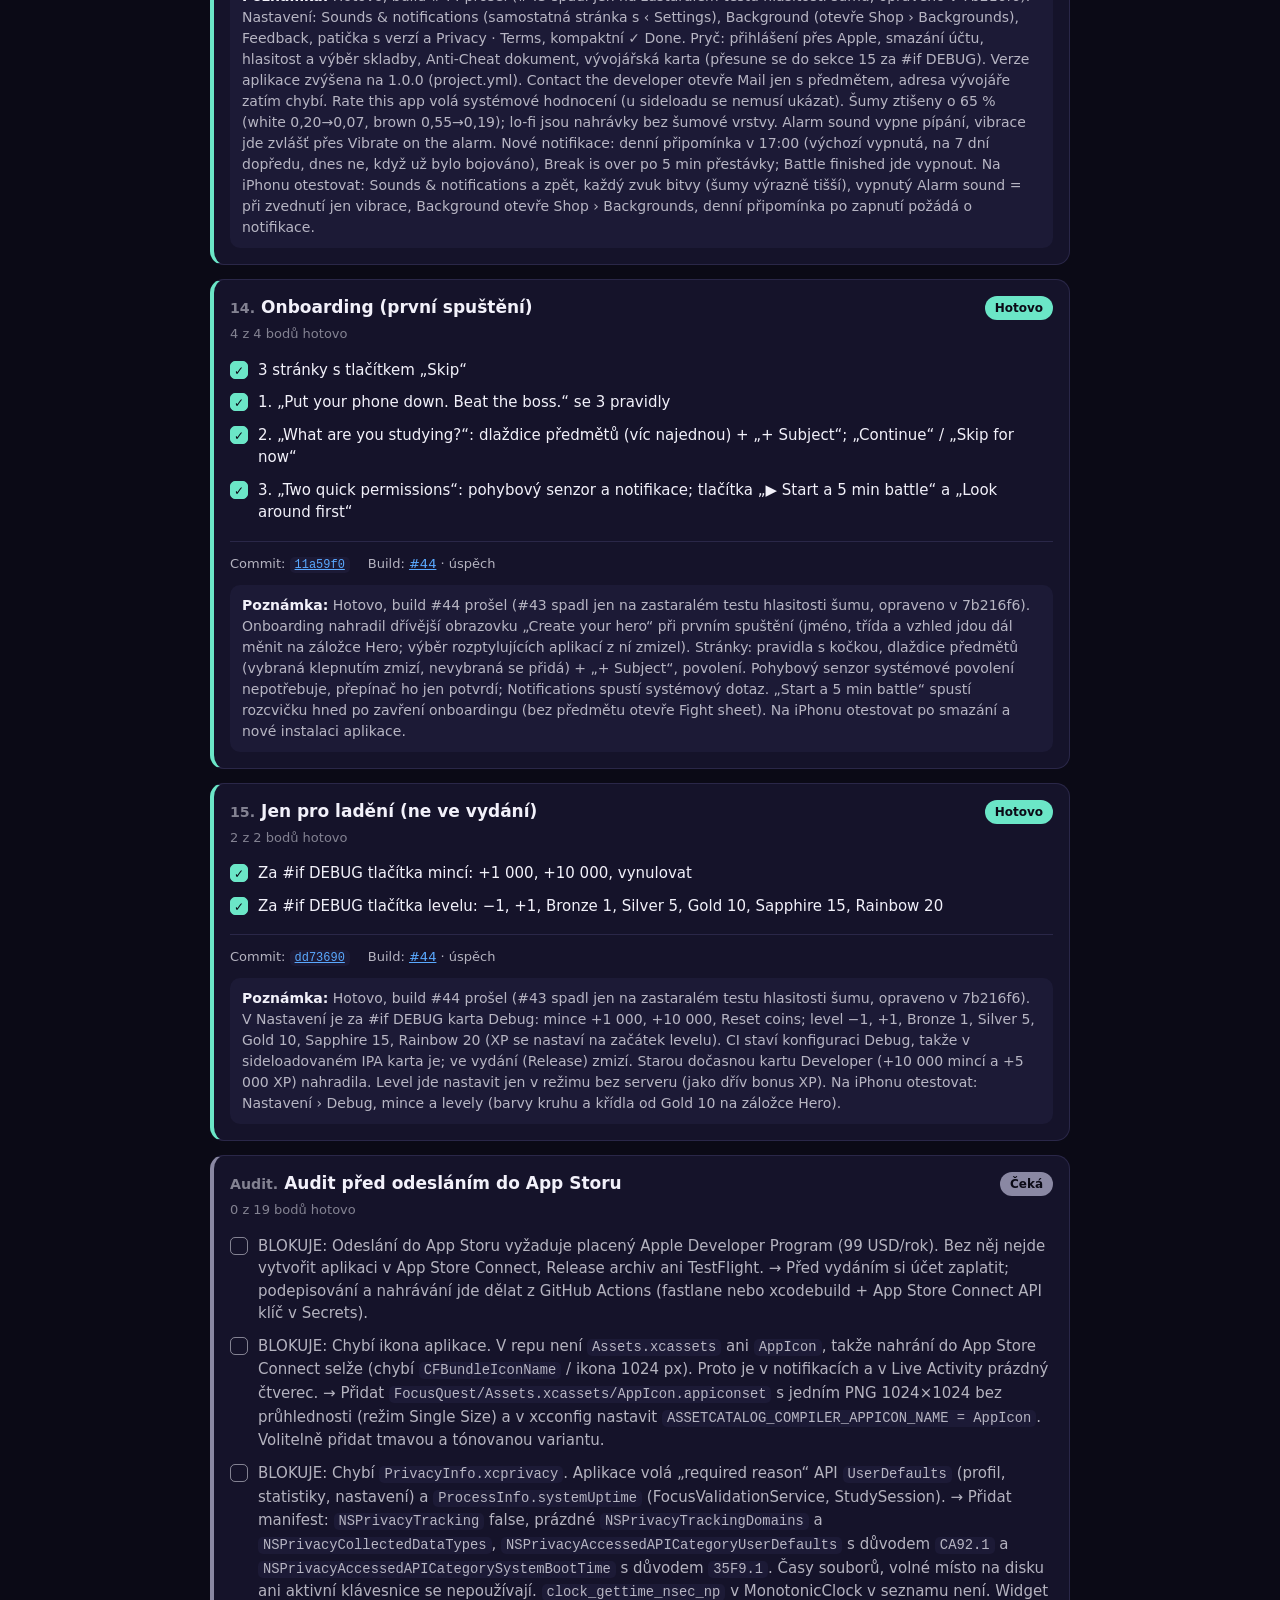
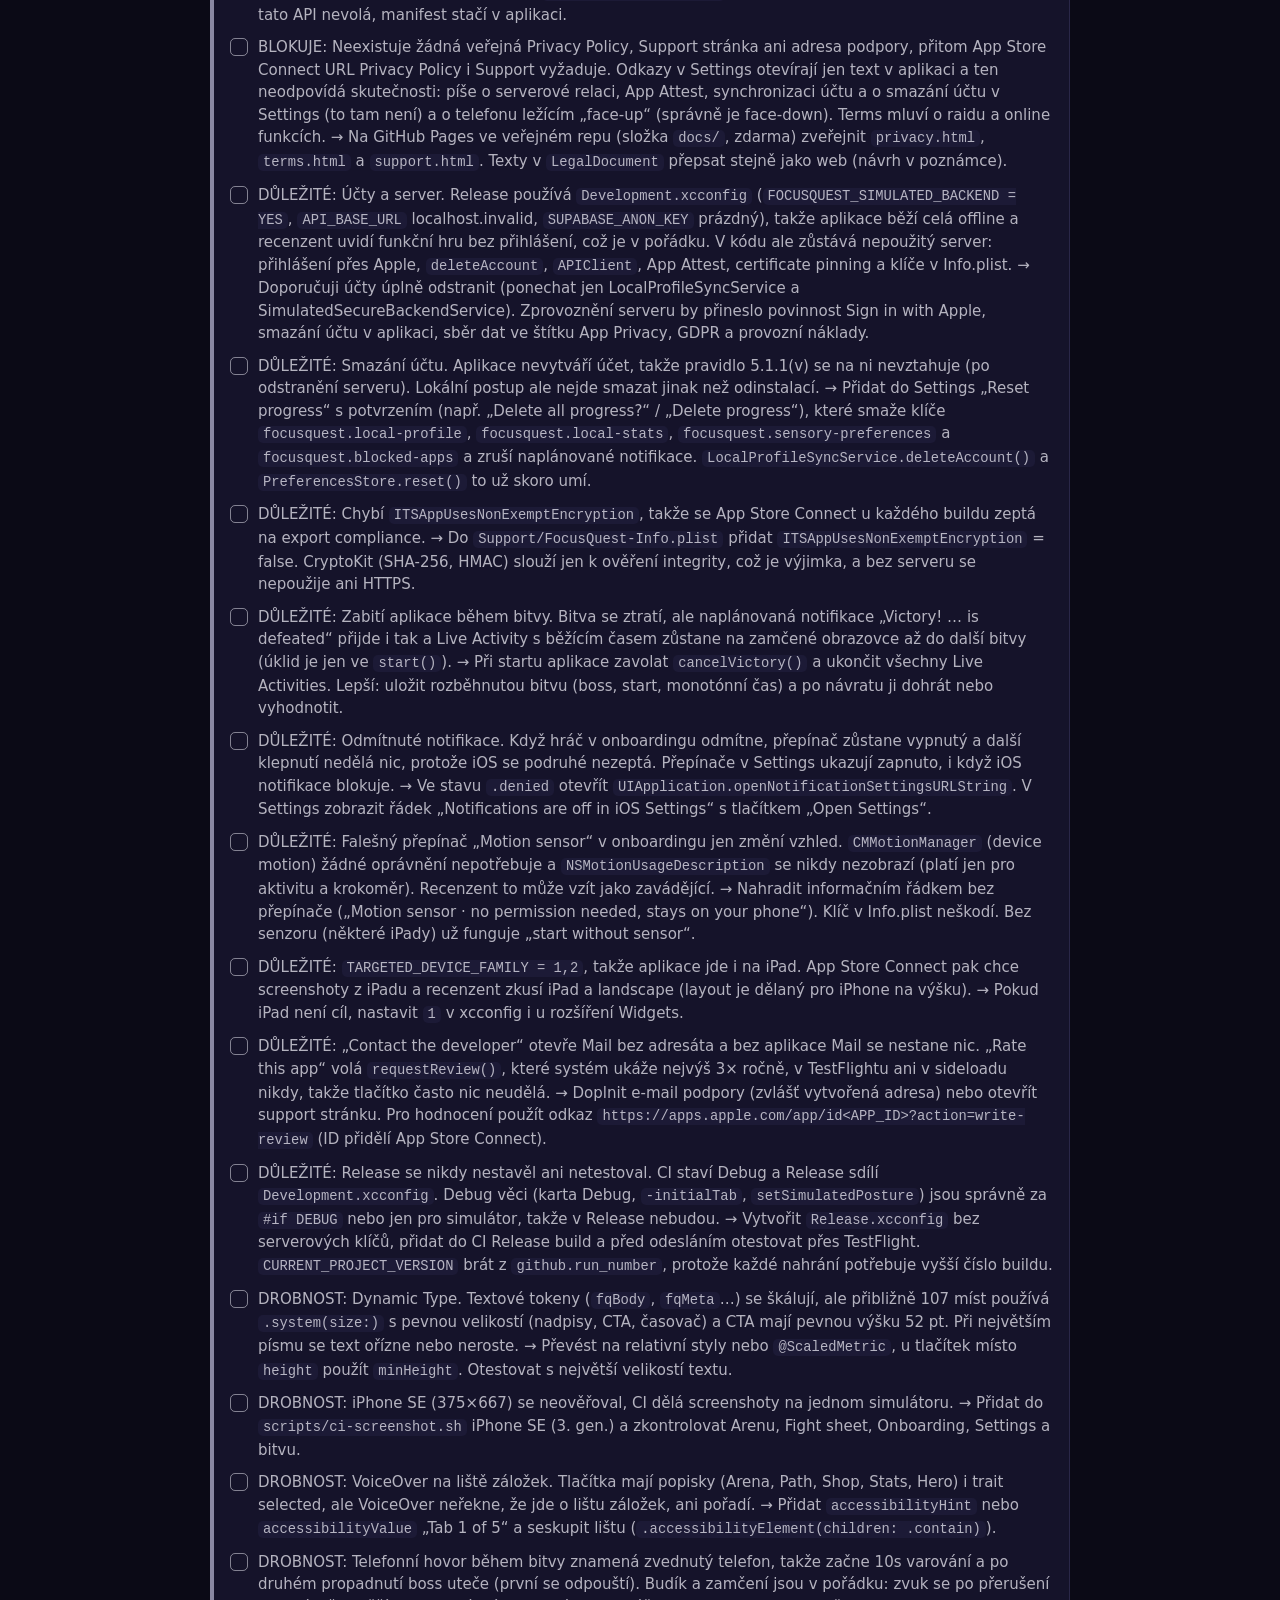
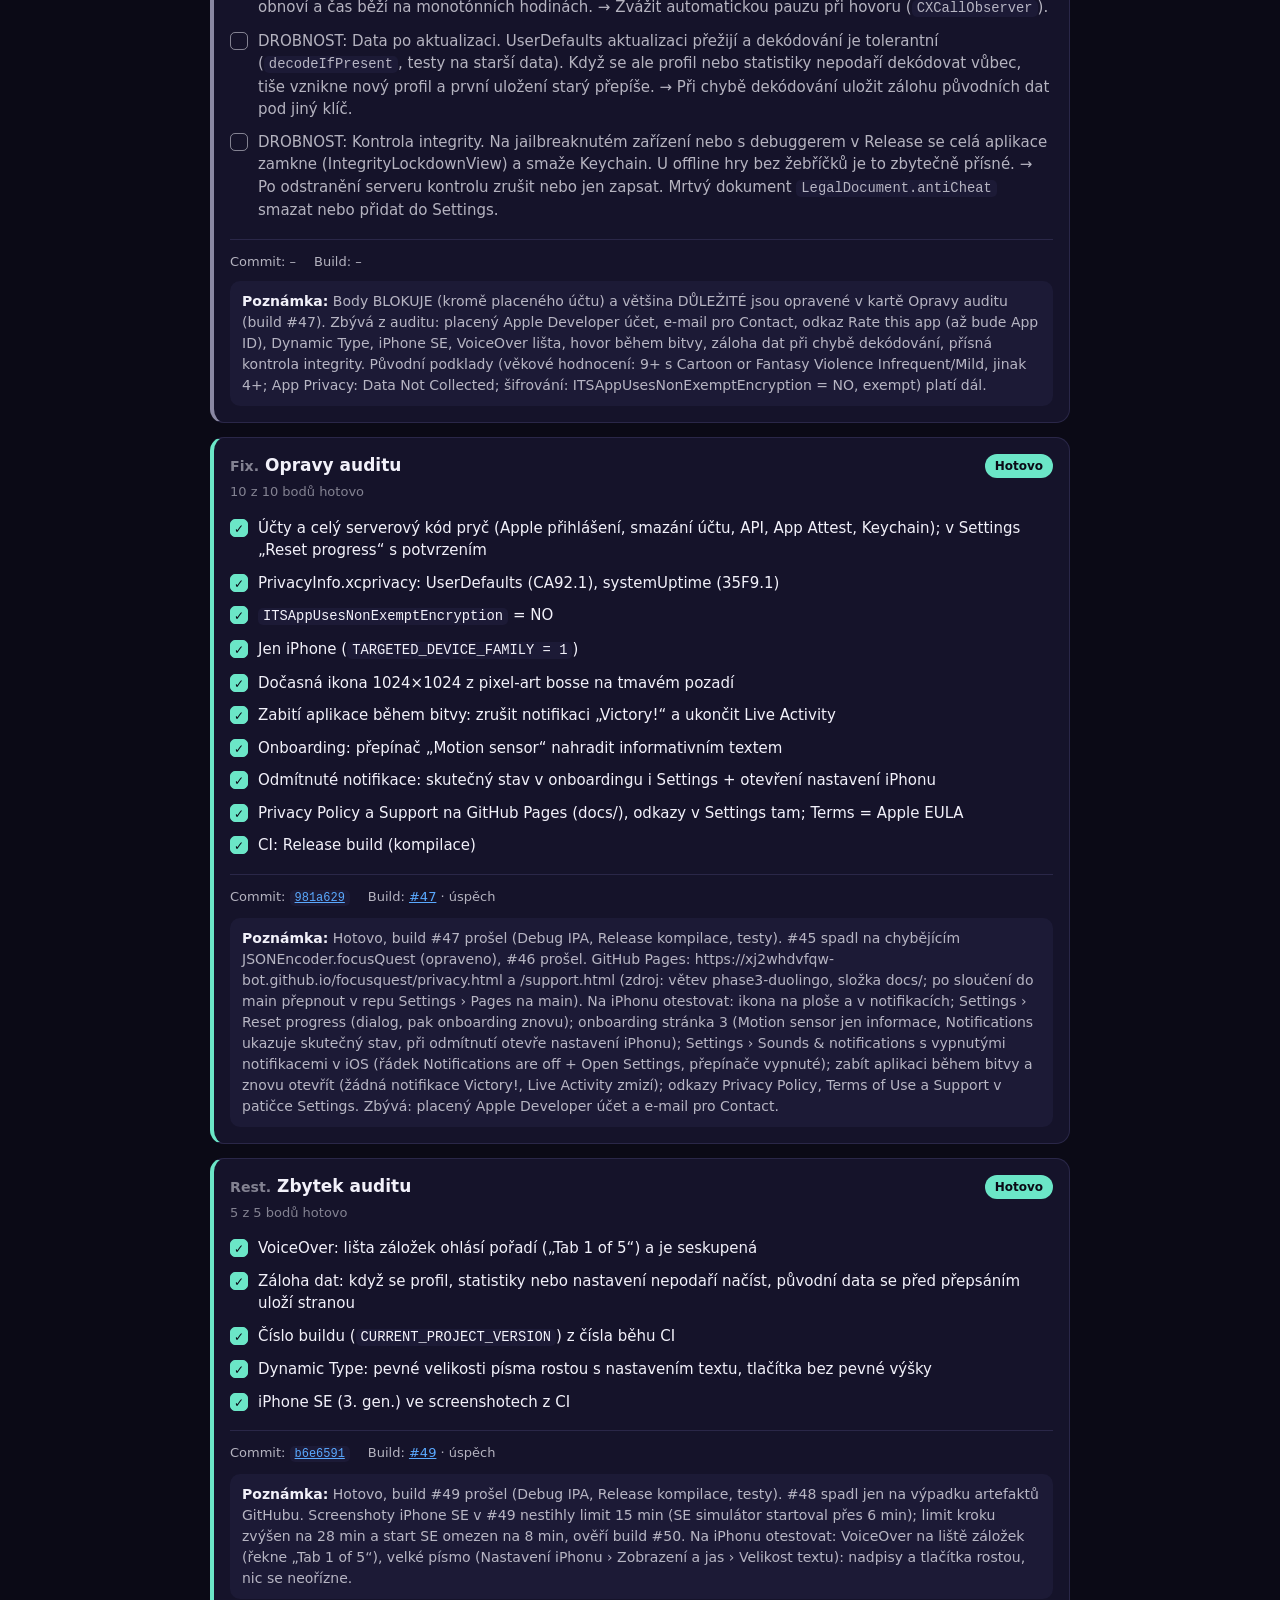
==== commit a745f305: "Progress: build #90 runner lost, rerunning for T1 Co-Authored-By: Claude Opus 5.5 <noreply@anthropic" ====
--- a/design/progress.html
+++ b/design/progress.html
@@ -77,9 +77,9 @@
      ====================================================================== -->
 <script id="data" type="application/json">
 {
-  "updated": "2026-11-26T14:03:16+01:00",
-  "current": "T1: build #90 běží",
-  "nextStep": "Počkat na výsledek buildu #90",
+  "updated": "2026-11-26T14:51:02+01:00",
+  "current": "T1: build #90 spadl na výpadku runneru, běží znovu",
+  "nextStep": "Počkat na výsledek 2. pokusu buildu #90",
   "repo": "https://github.com/xj2whdvfqw-bot/focusquest",
   "sections": [
     {
@@ -1014,8 +1014,8 @@
         { "text": "DECISIONS.md", "done": true }
       ],
       "commit": "1035b6f",
-      "build": { "number": 90, "runId": 45825375996, "result": "běží" },
-      "note": "Build #90 běží."
+      "build": { "number": 90, "runId": 45825375996, "result": "běží (2. pokus)" },
+      "note": "1. pokus buildu #90 spadl na výpadku runneru GitHubu („The hosted runner lost communication with the server“) během sestavení IPA, ne na kódu. Běží znovu (2. pokus)."
     }
   ]
 }
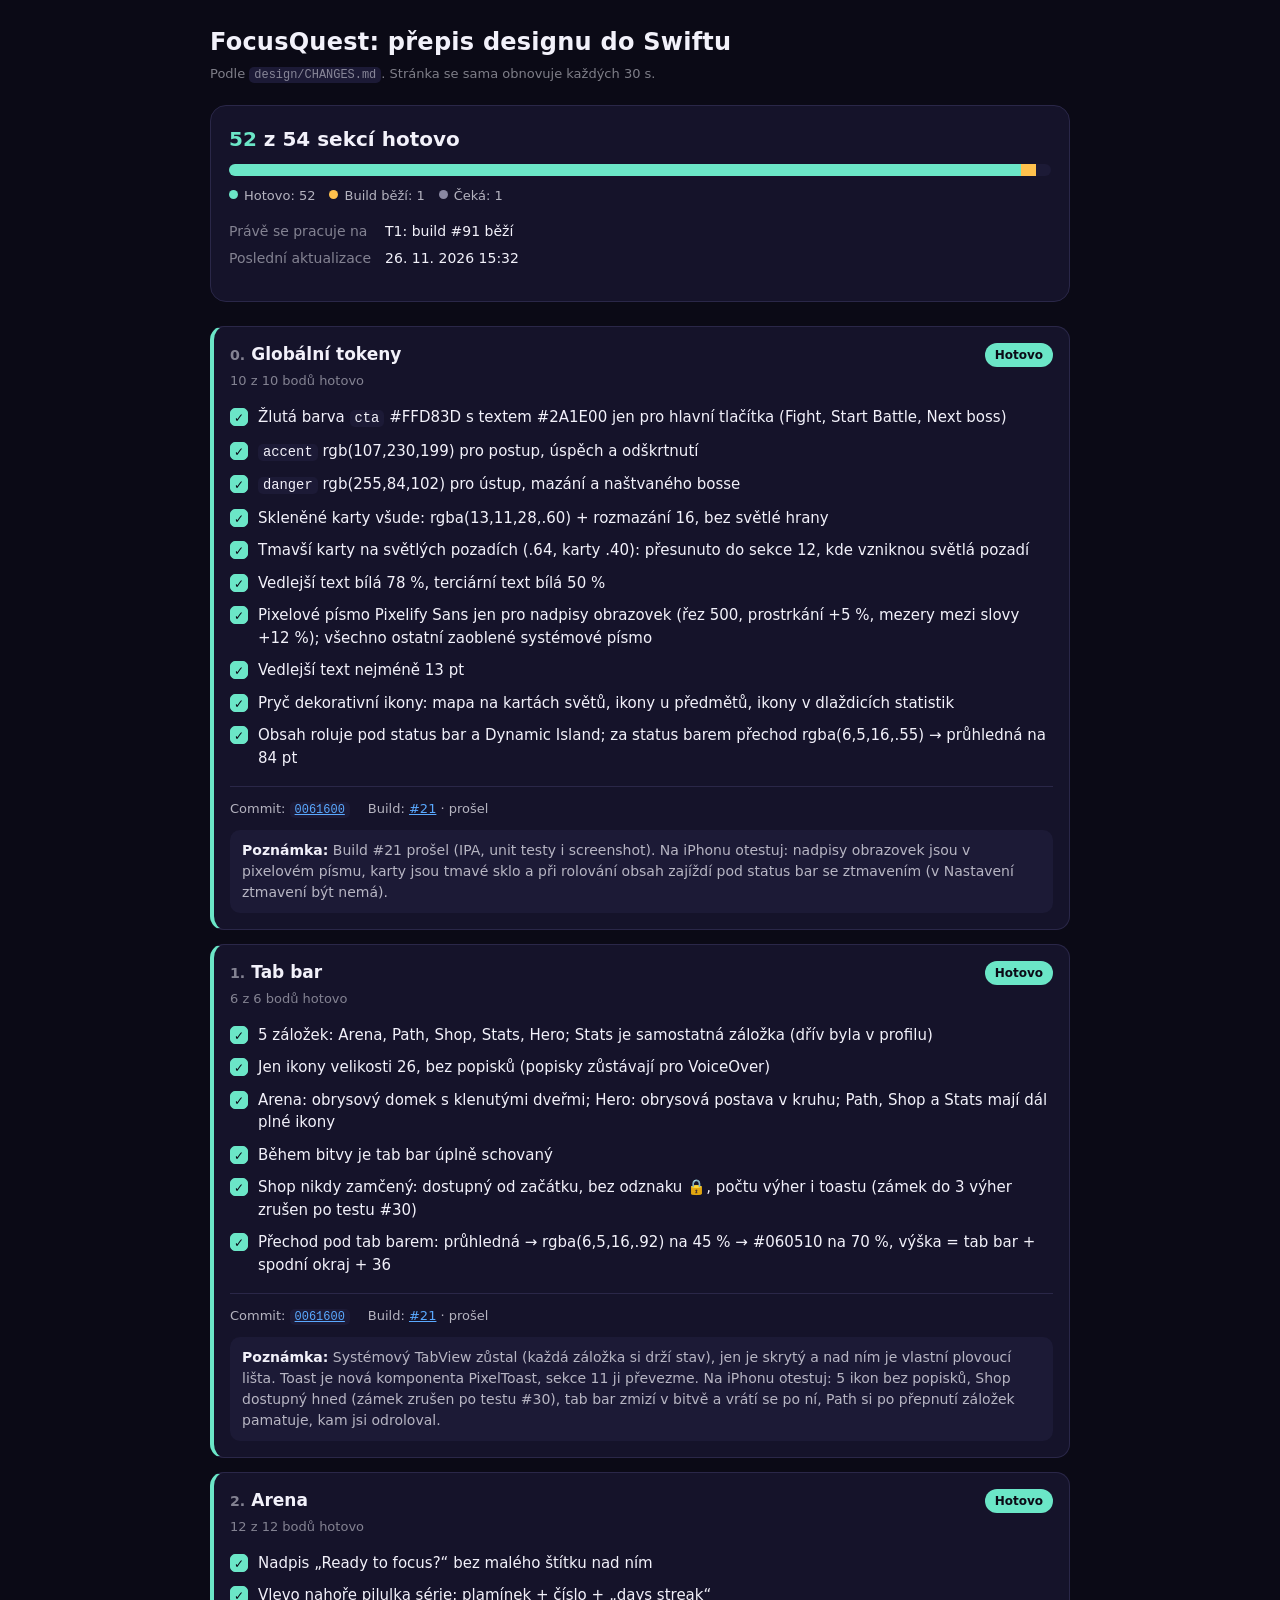
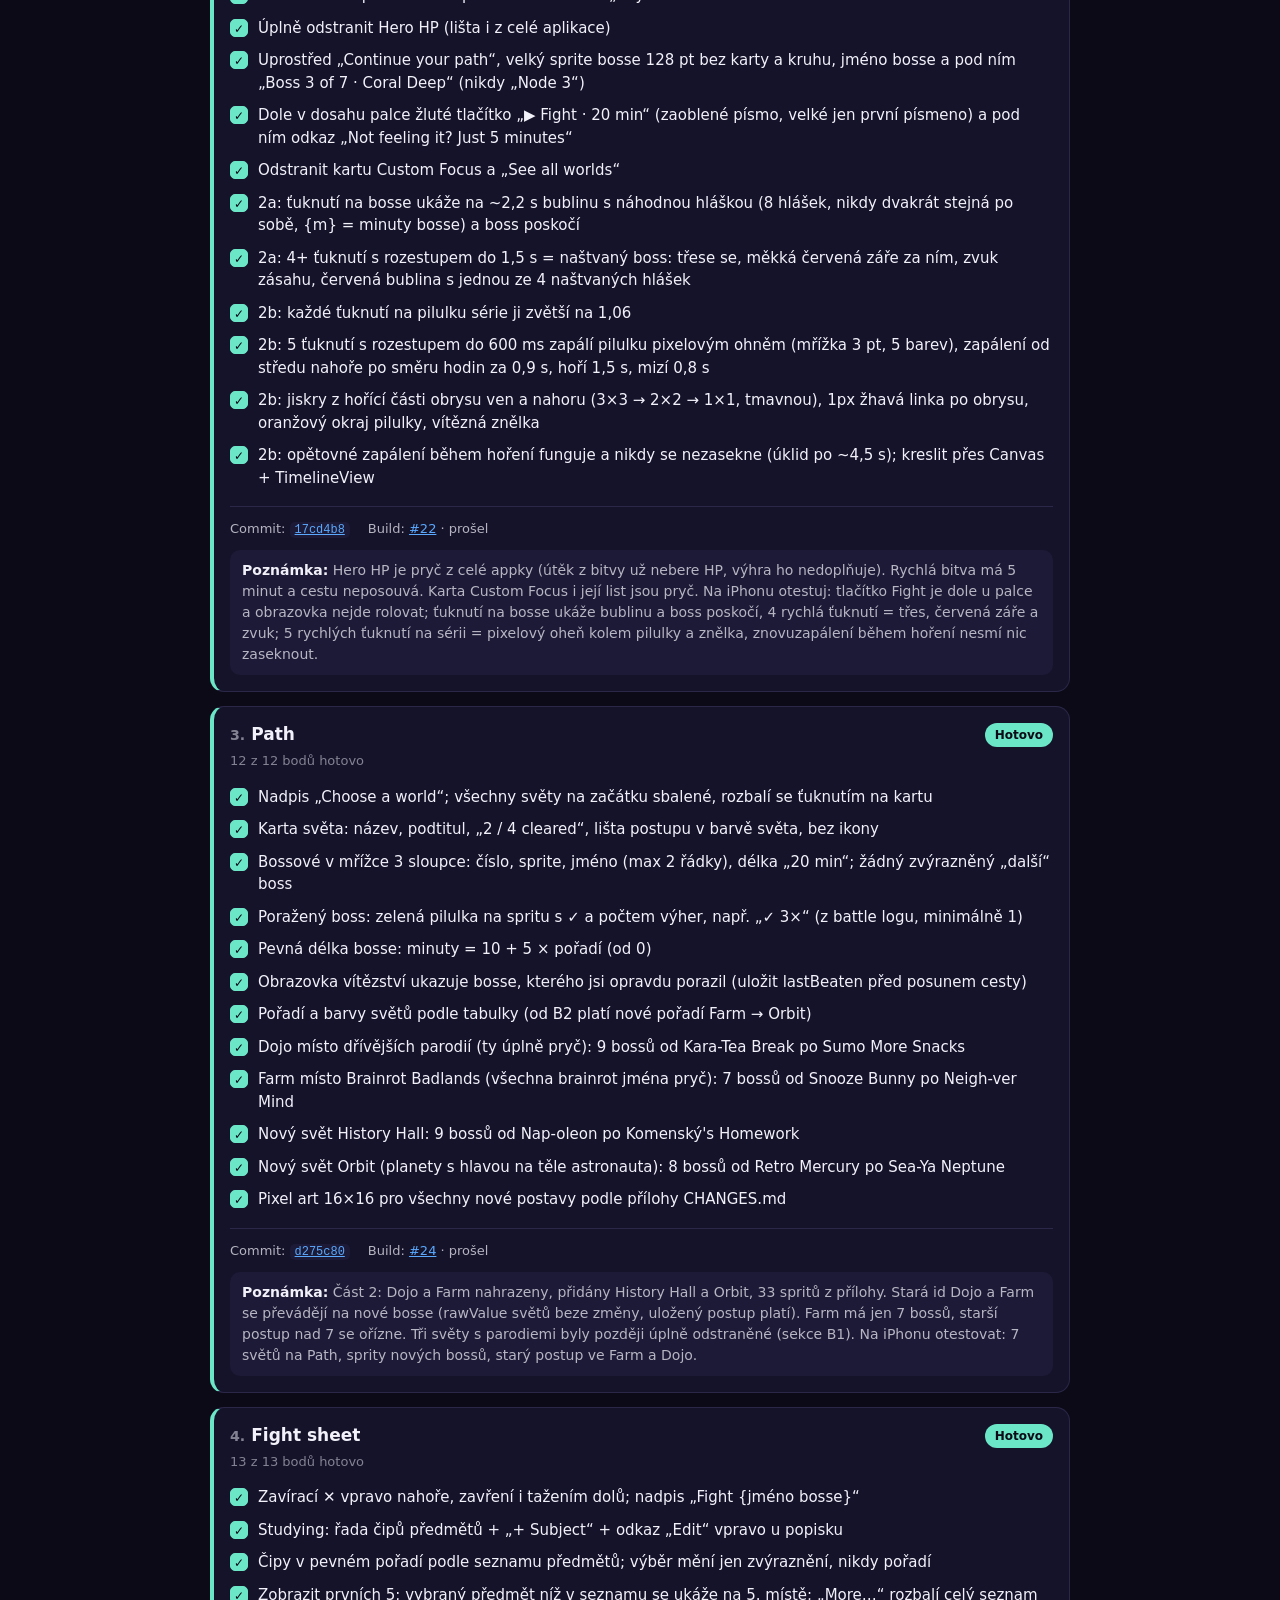
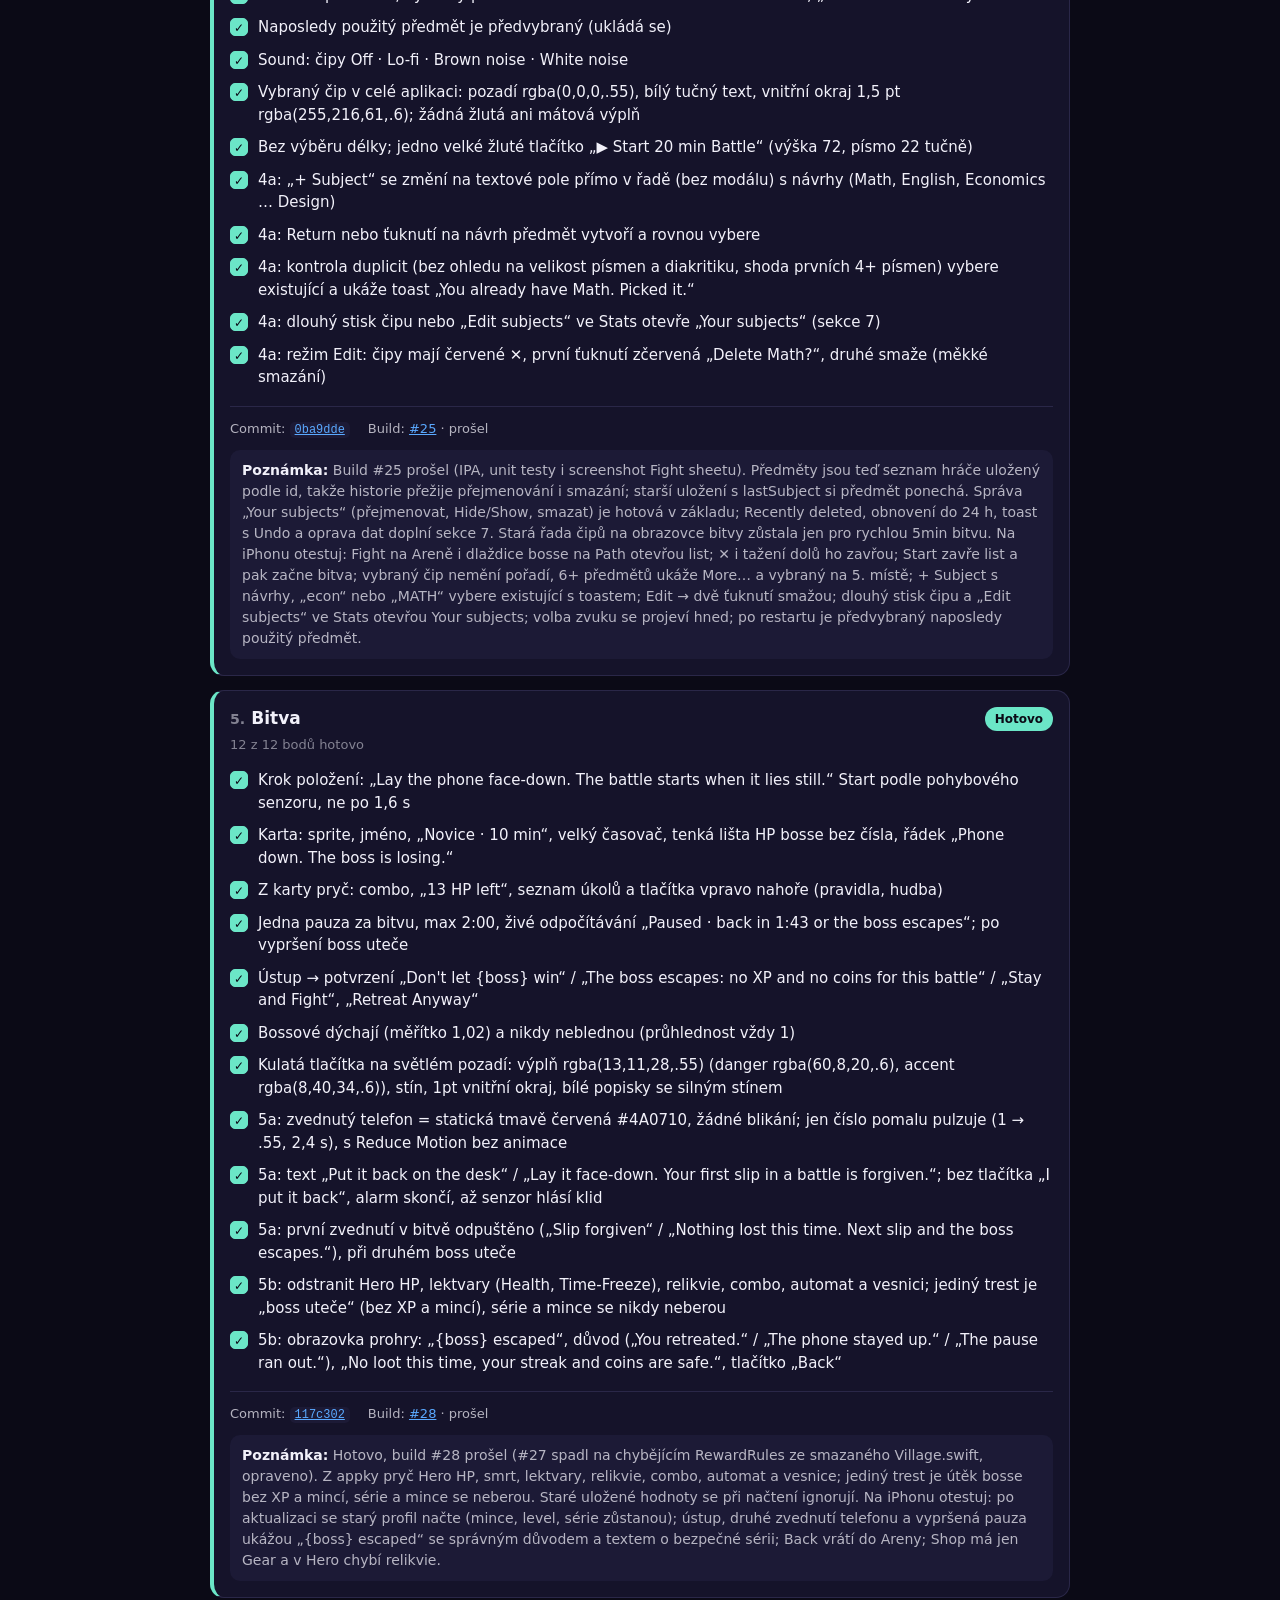
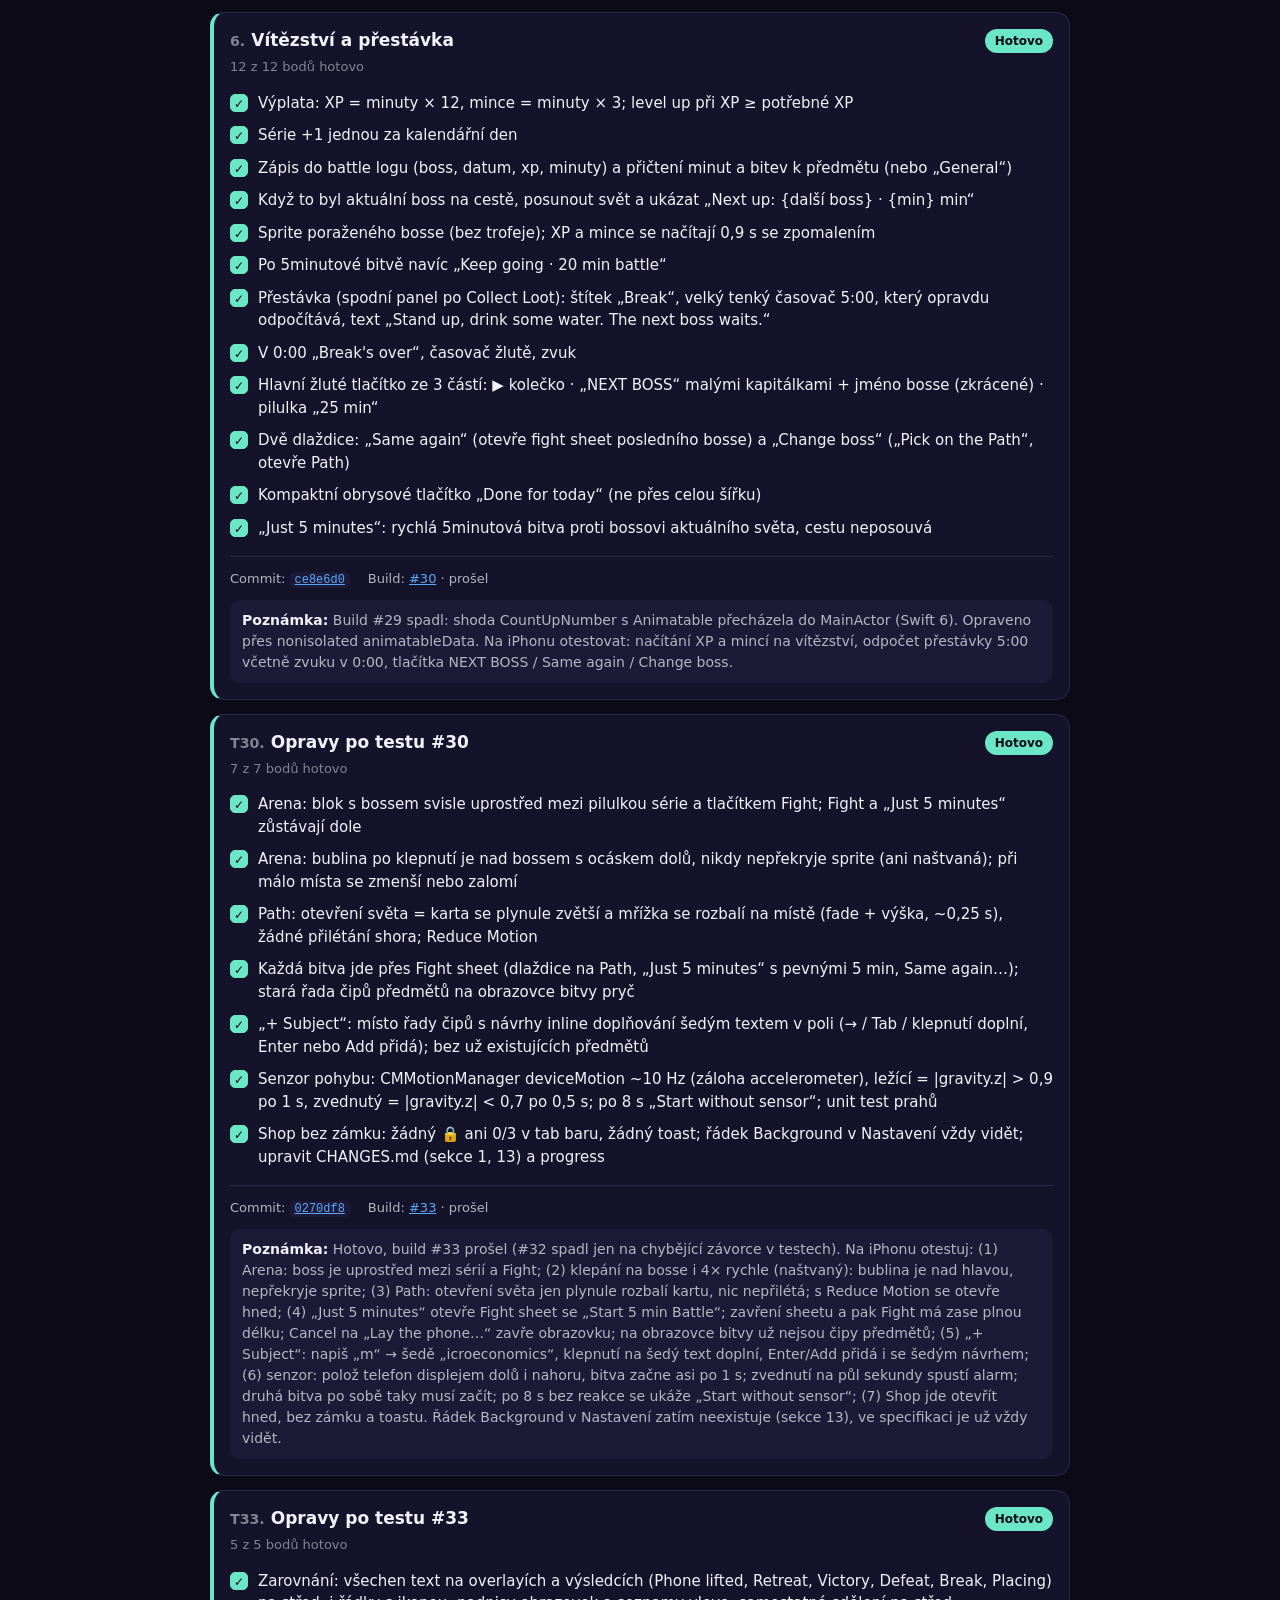
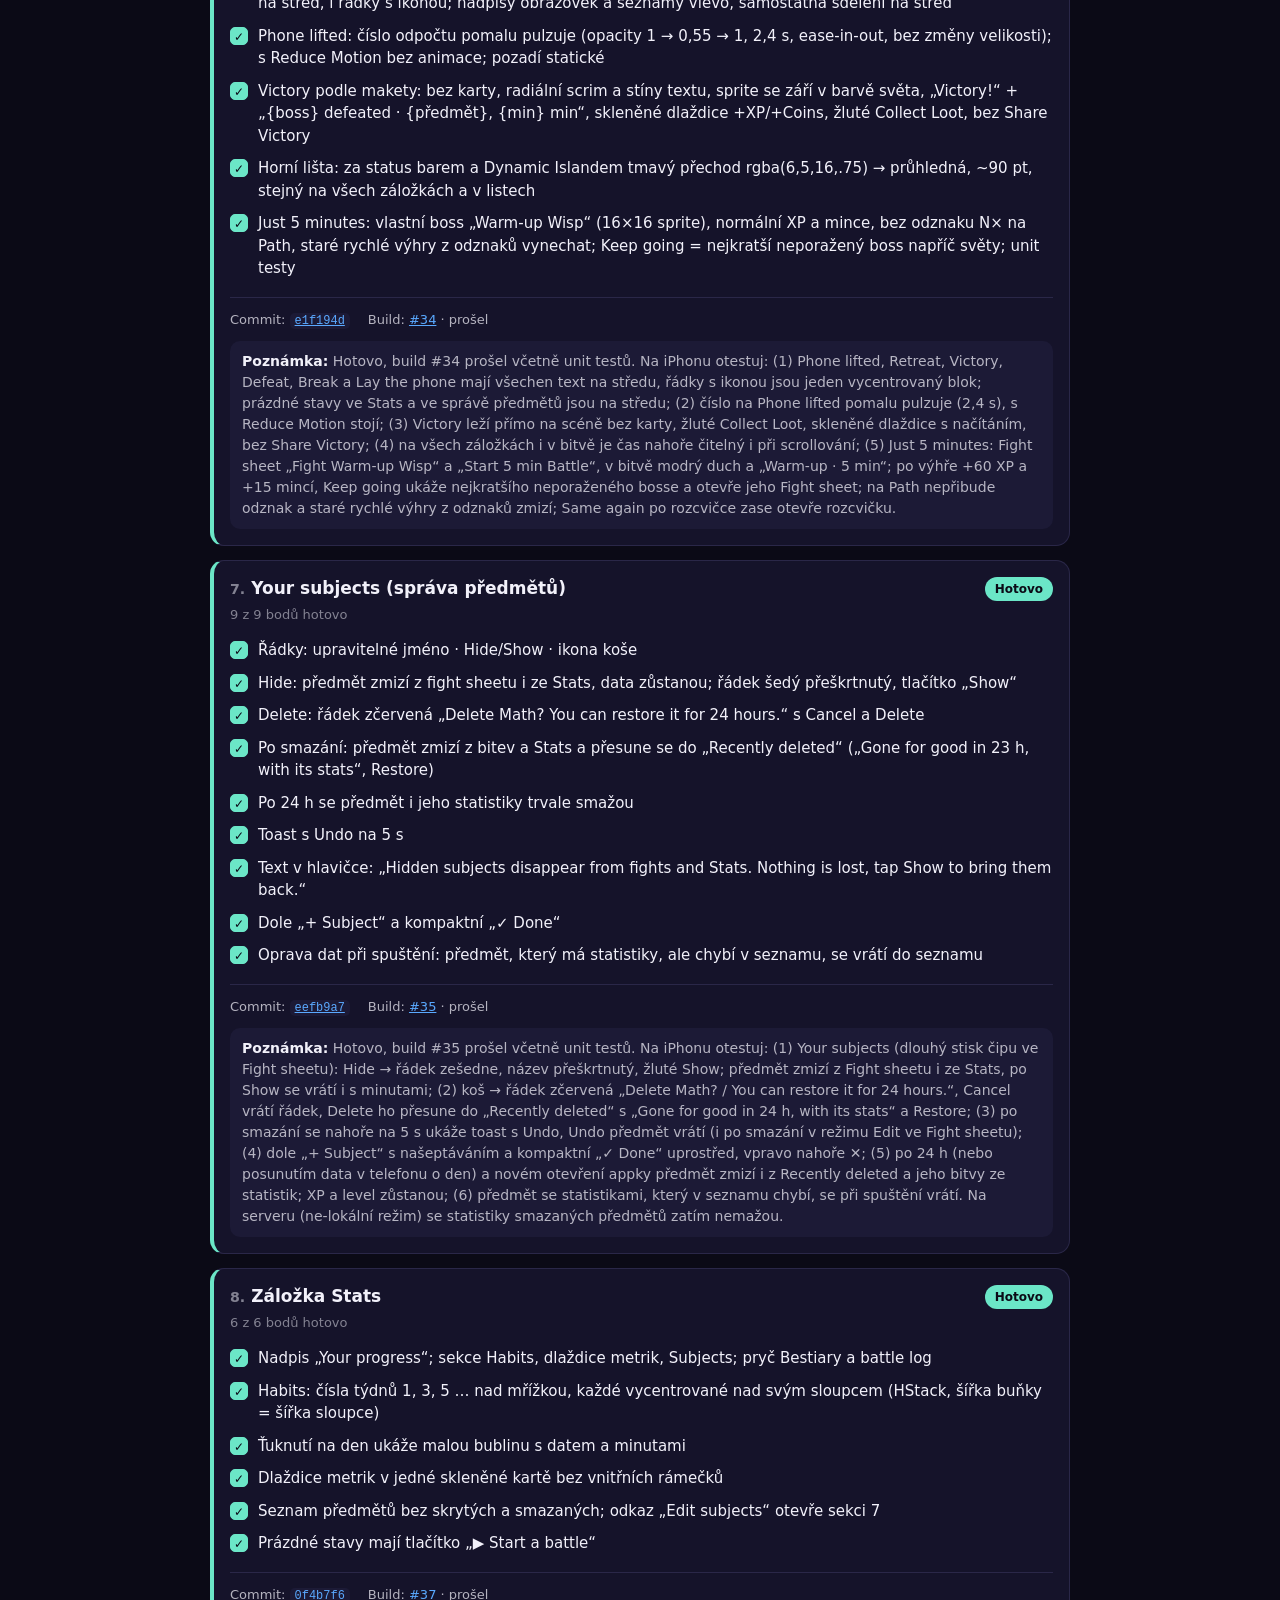
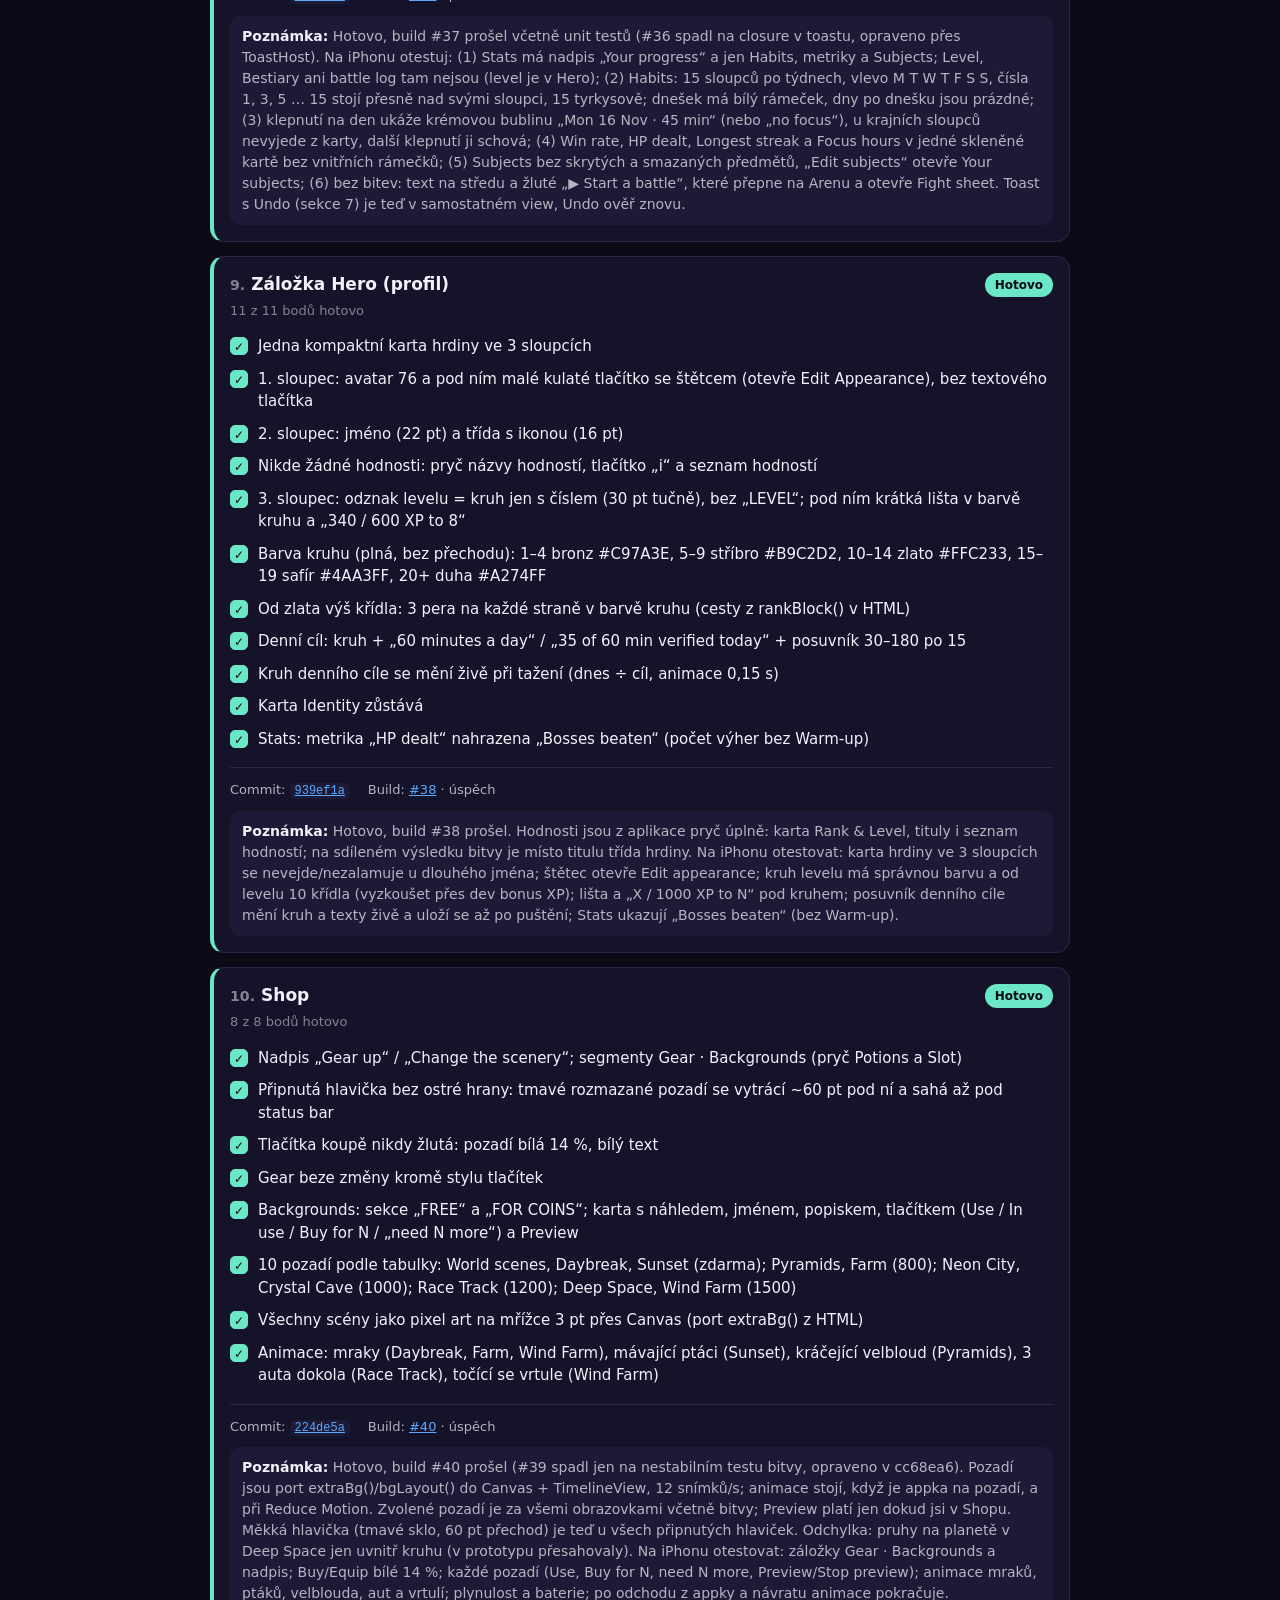
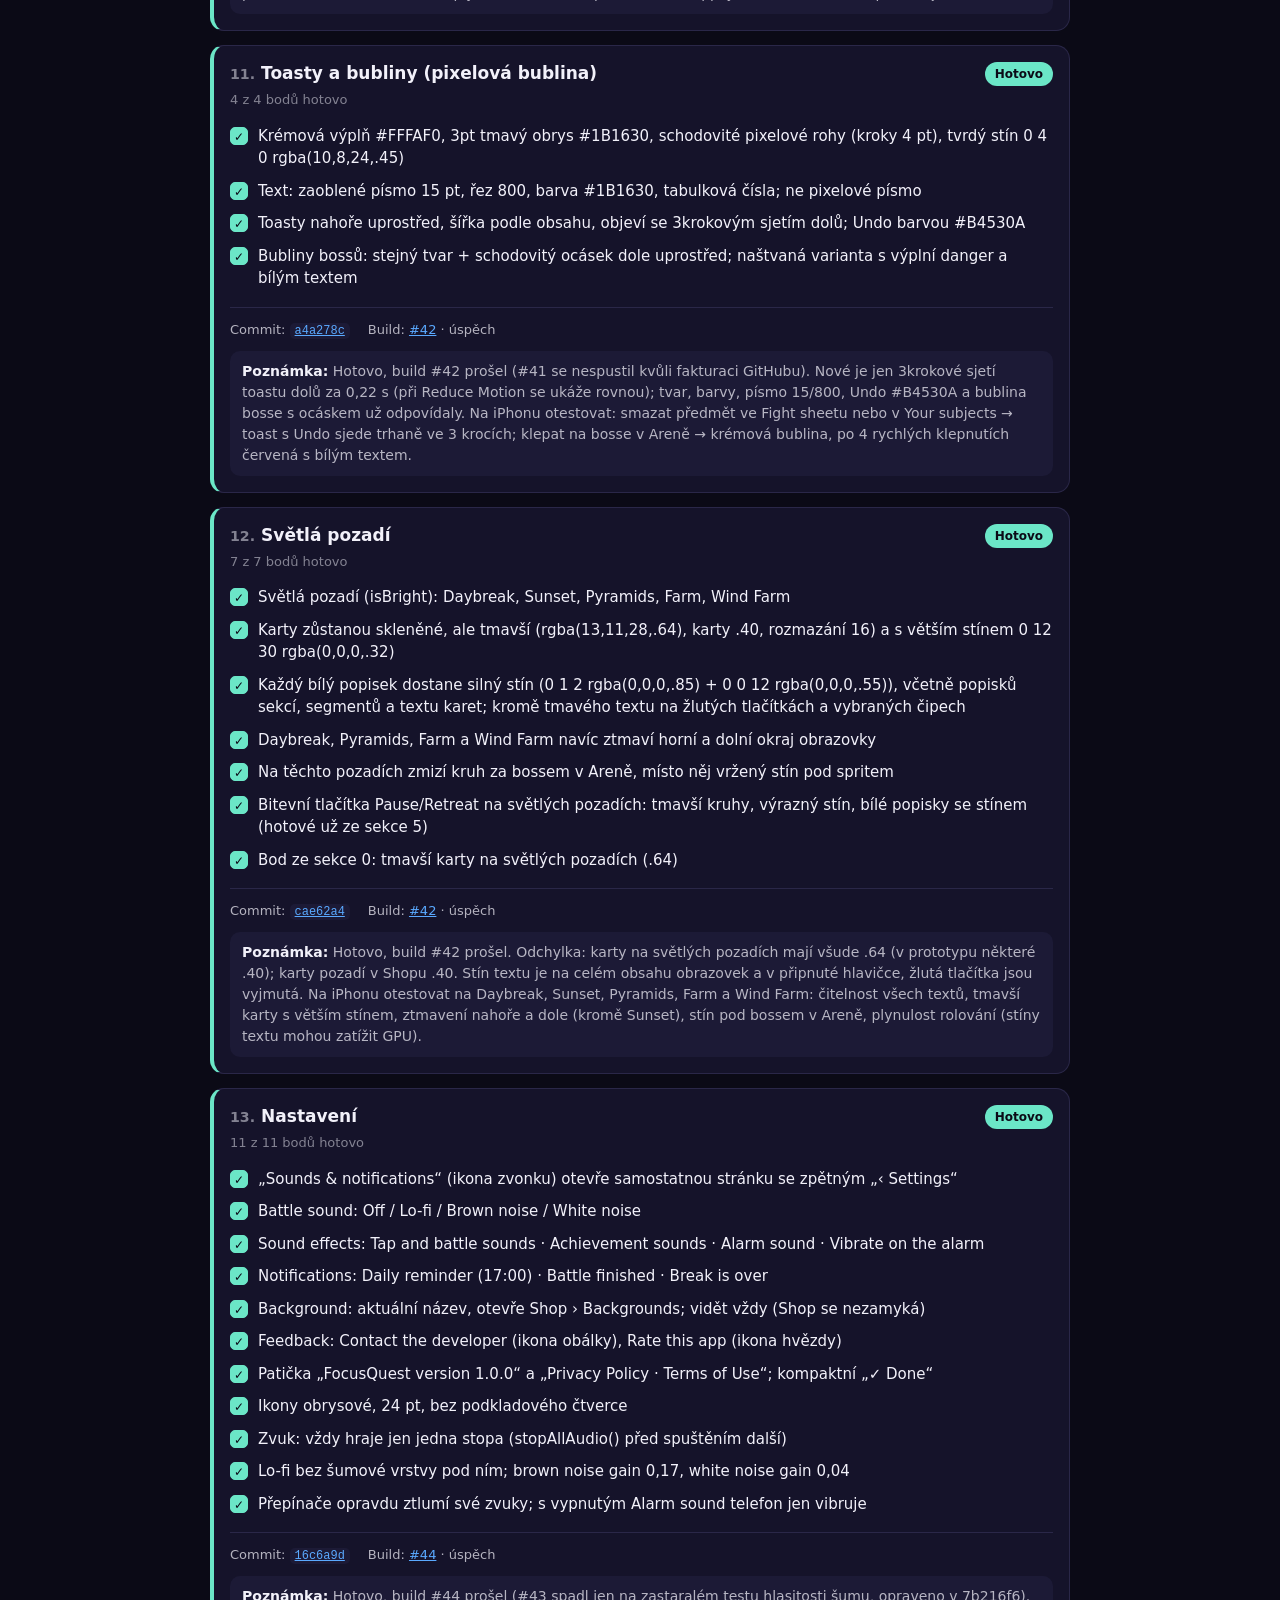
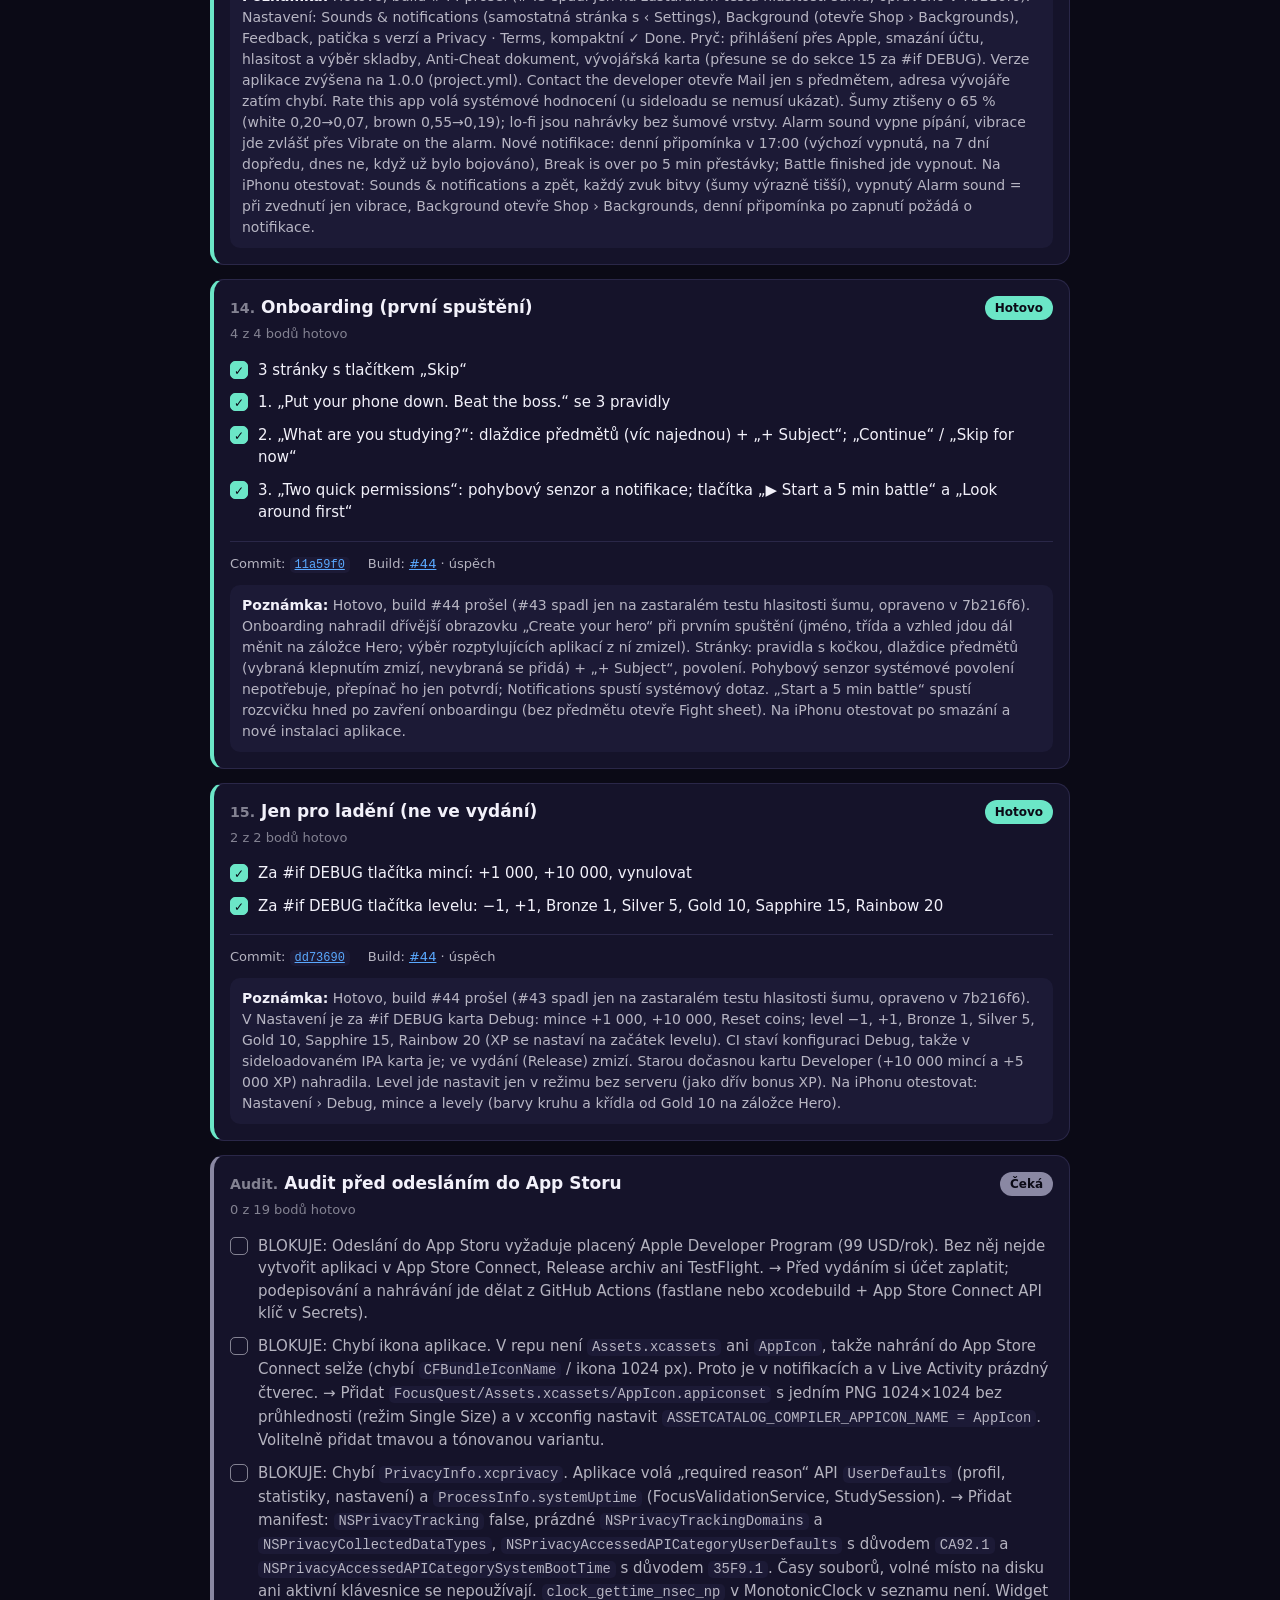
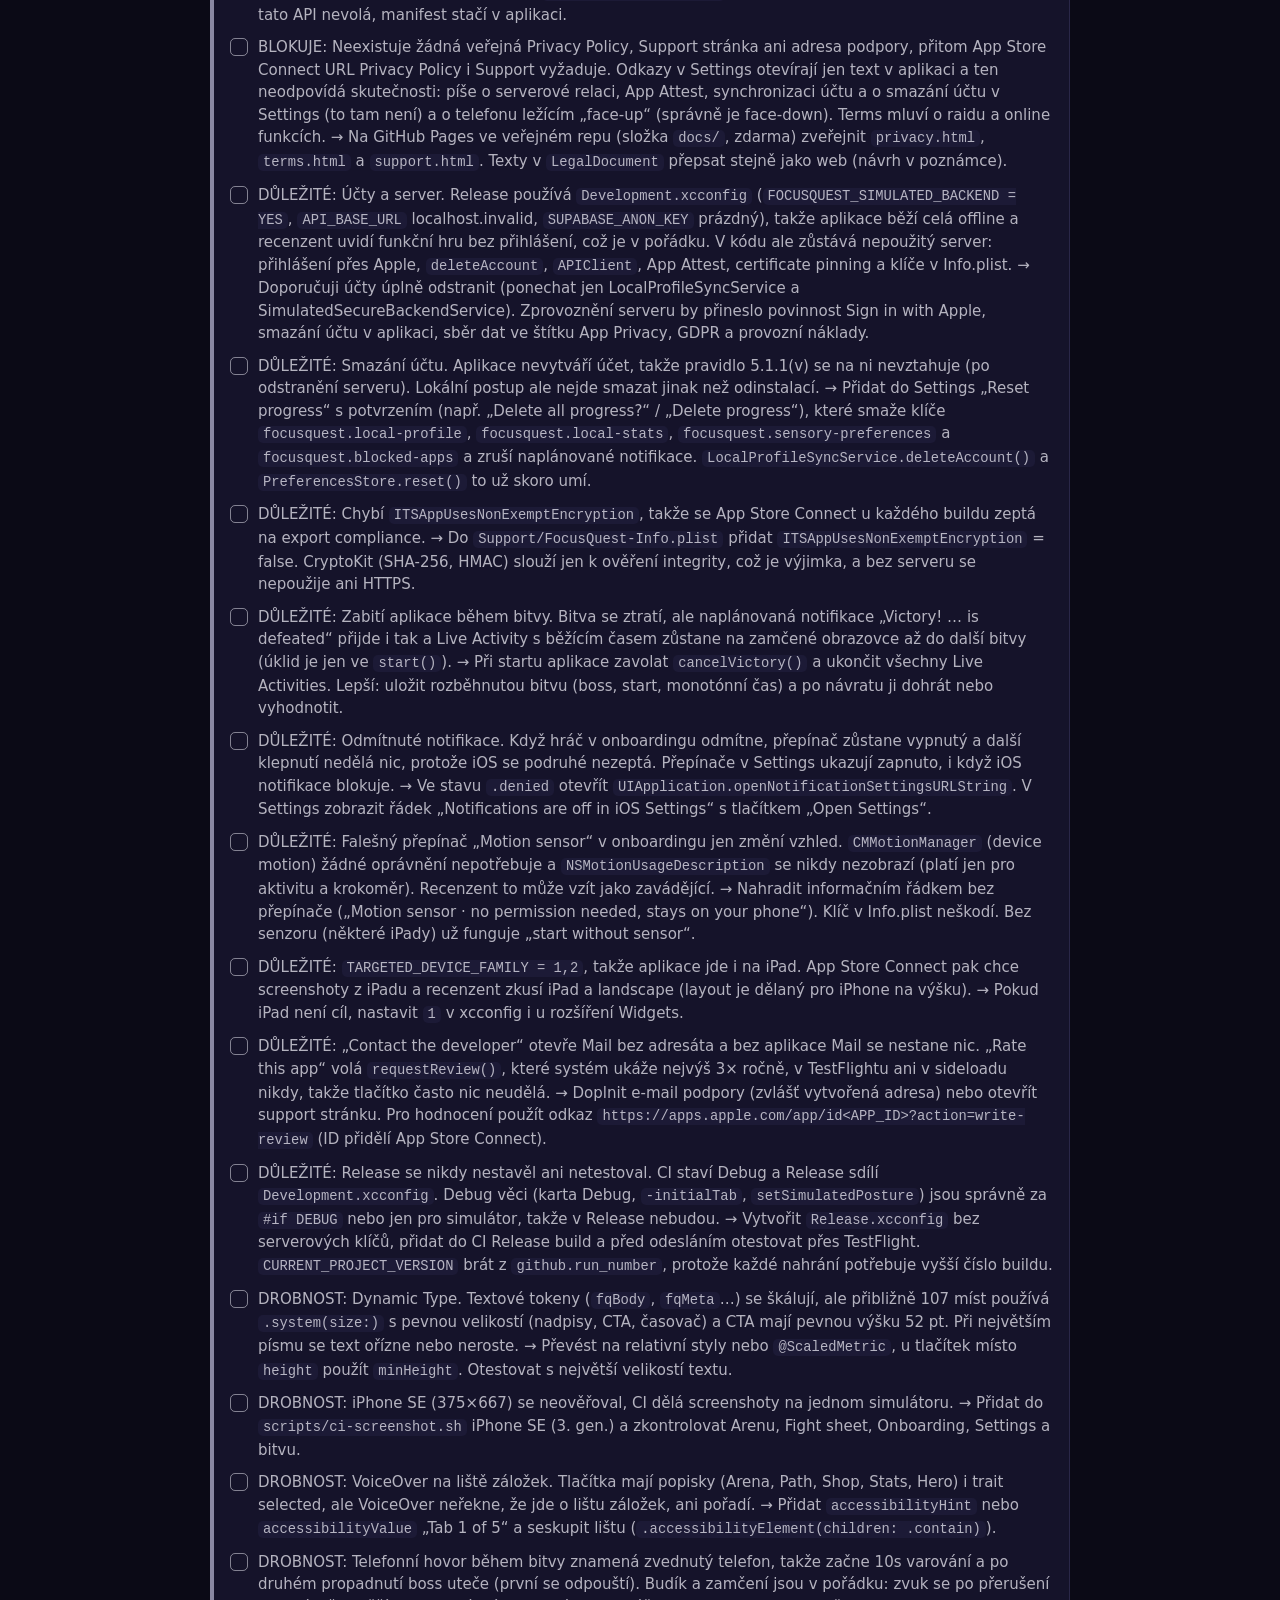
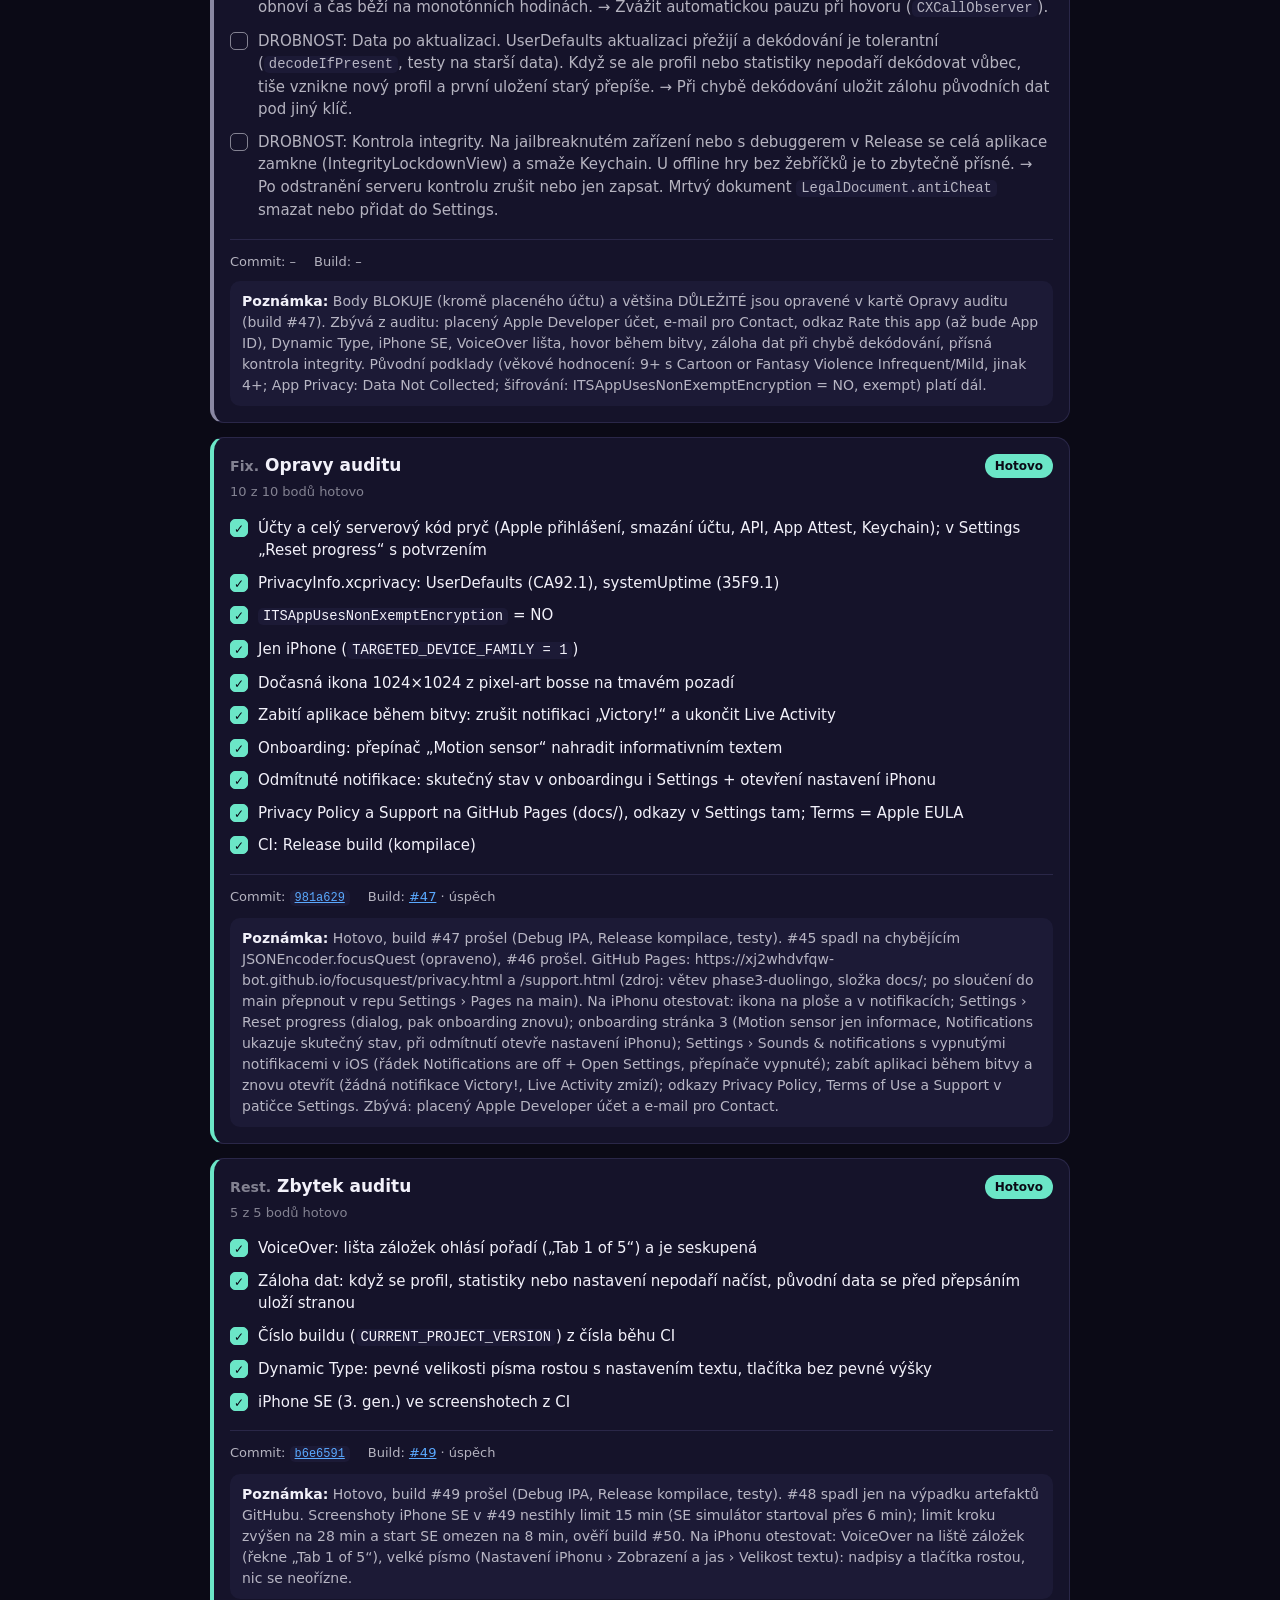
==== commit 6af09aec: "Progress: build #91 running for T1 Co-Authored-By: Claude Opus 5.5 <noreply@anthropic.com>" ====
--- a/design/progress.html
+++ b/design/progress.html
@@ -77,9 +77,9 @@
      ====================================================================== -->
 <script id="data" type="application/json">
 {
-  "updated": "2026-11-26T14:51:02+01:00",
-  "current": "T1: build #90 spadl na výpadku runneru, běží znovu",
-  "nextStep": "Počkat na výsledek 2. pokusu buildu #90",
+  "updated": "2026-11-26T15:32:48+01:00",
+  "current": "T1: build #91 běží",
+  "nextStep": "Počkat na výsledek buildu #91",
   "repo": "https://github.com/xj2whdvfqw-bot/focusquest",
   "sections": [
     {
@@ -1014,8 +1014,8 @@
         { "text": "DECISIONS.md", "done": true }
       ],
       "commit": "1035b6f",
-      "build": { "number": 90, "runId": 45825375996, "result": "běží (2. pokus)" },
-      "note": "1. pokus buildu #90 spadl na výpadku runneru GitHubu („The hosted runner lost communication with the server“) během sestavení IPA, ne na kódu. Běží znovu (2. pokus)."
+      "build": { "number": 91, "runId": 45840050242, "result": "běží" },
+      "note": "Build #90: 1. pokus spadl na výpadku runneru GitHubu, 2. pokus přeložil appku (IPA i Release build prošly), ale během unit testů byl zrušen („The operation was canceled“) dřív, než testy vypsaly výsledek. Žádný test nehlásil chybu. Běží nový build #91."
     }
   ]
 }
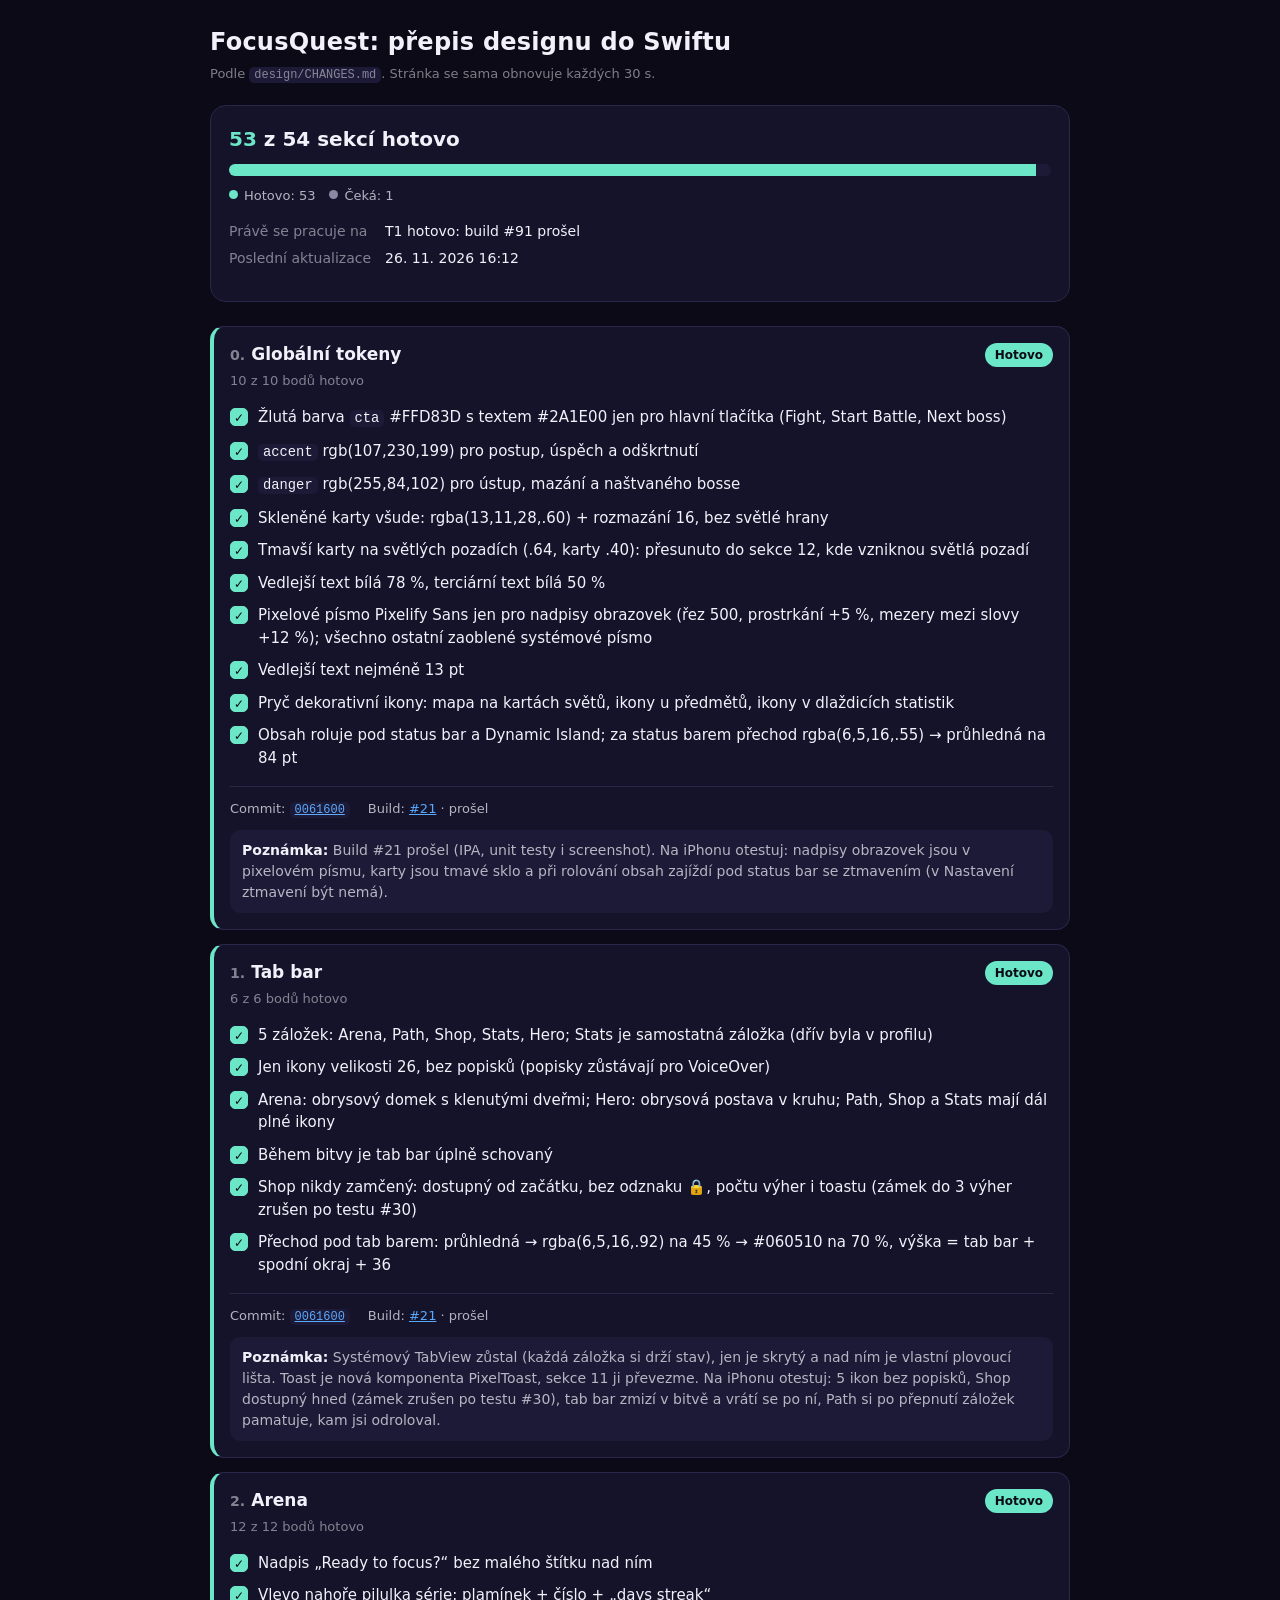
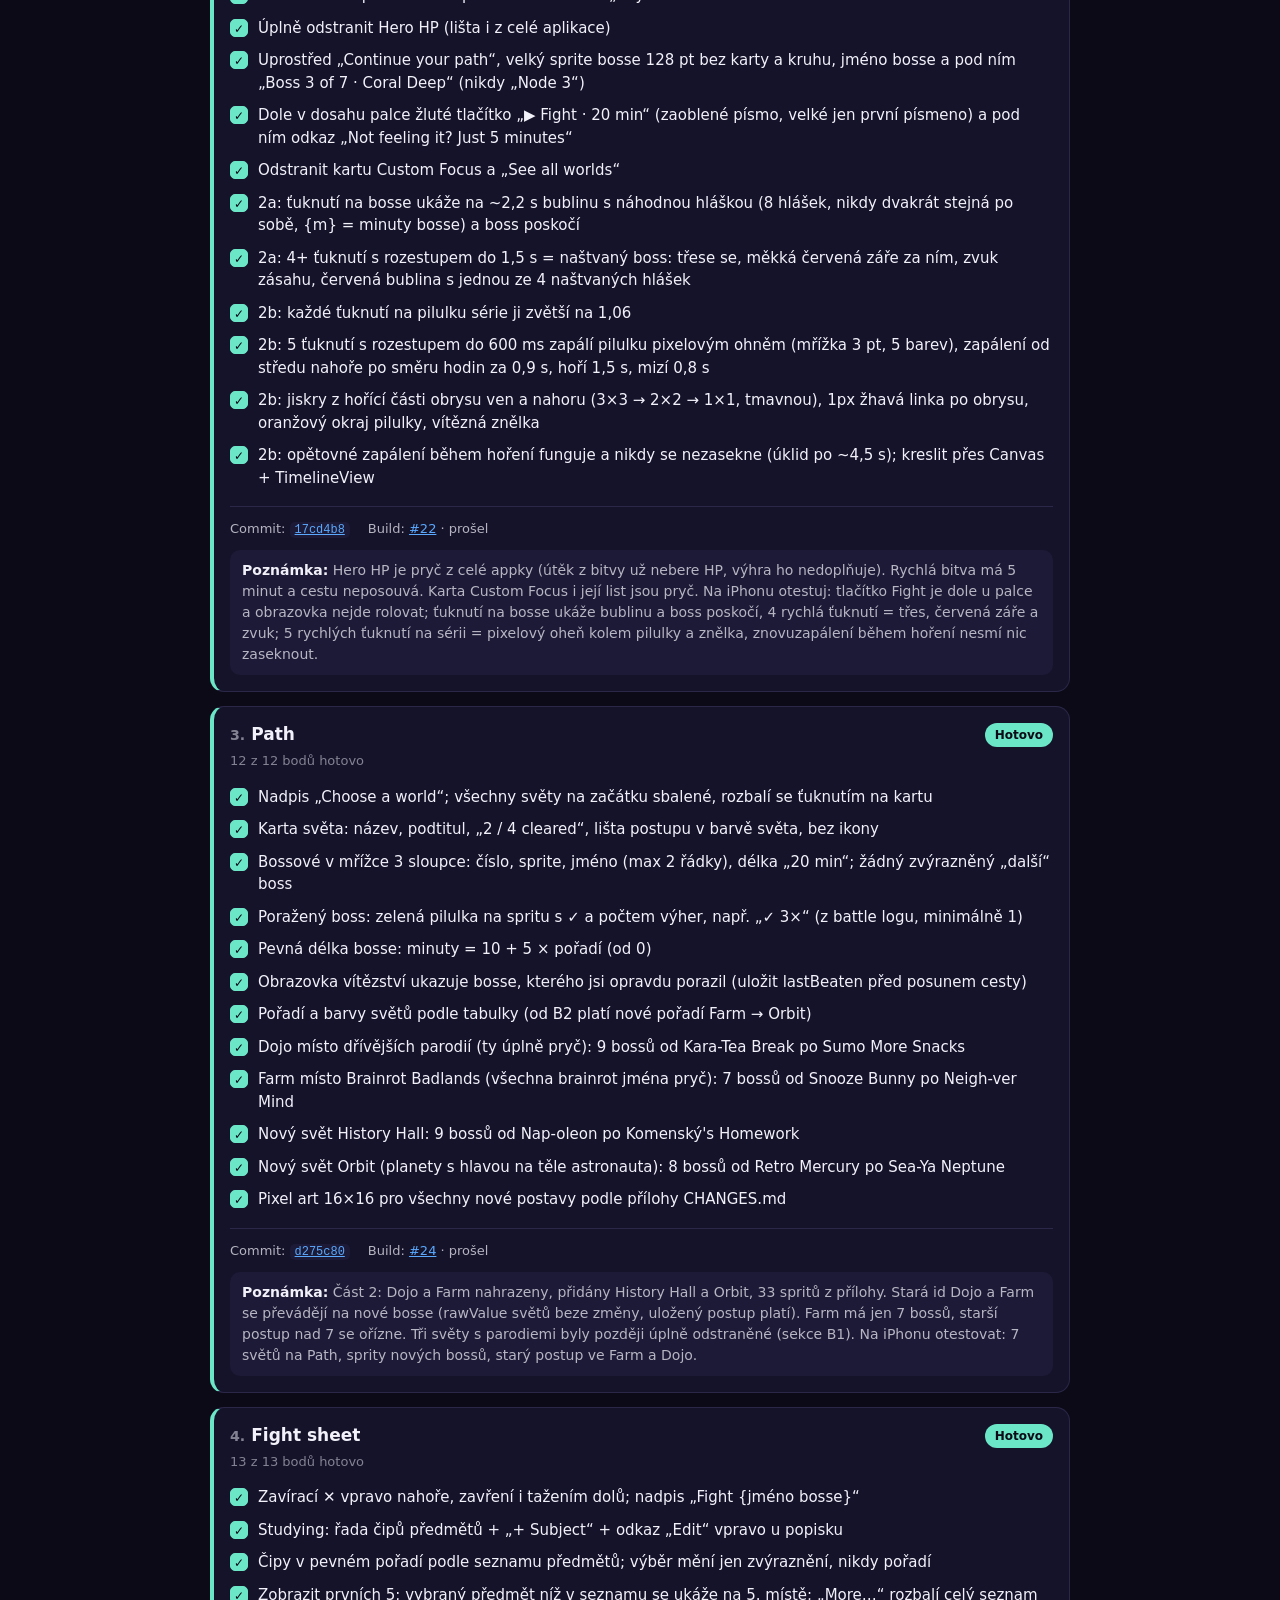
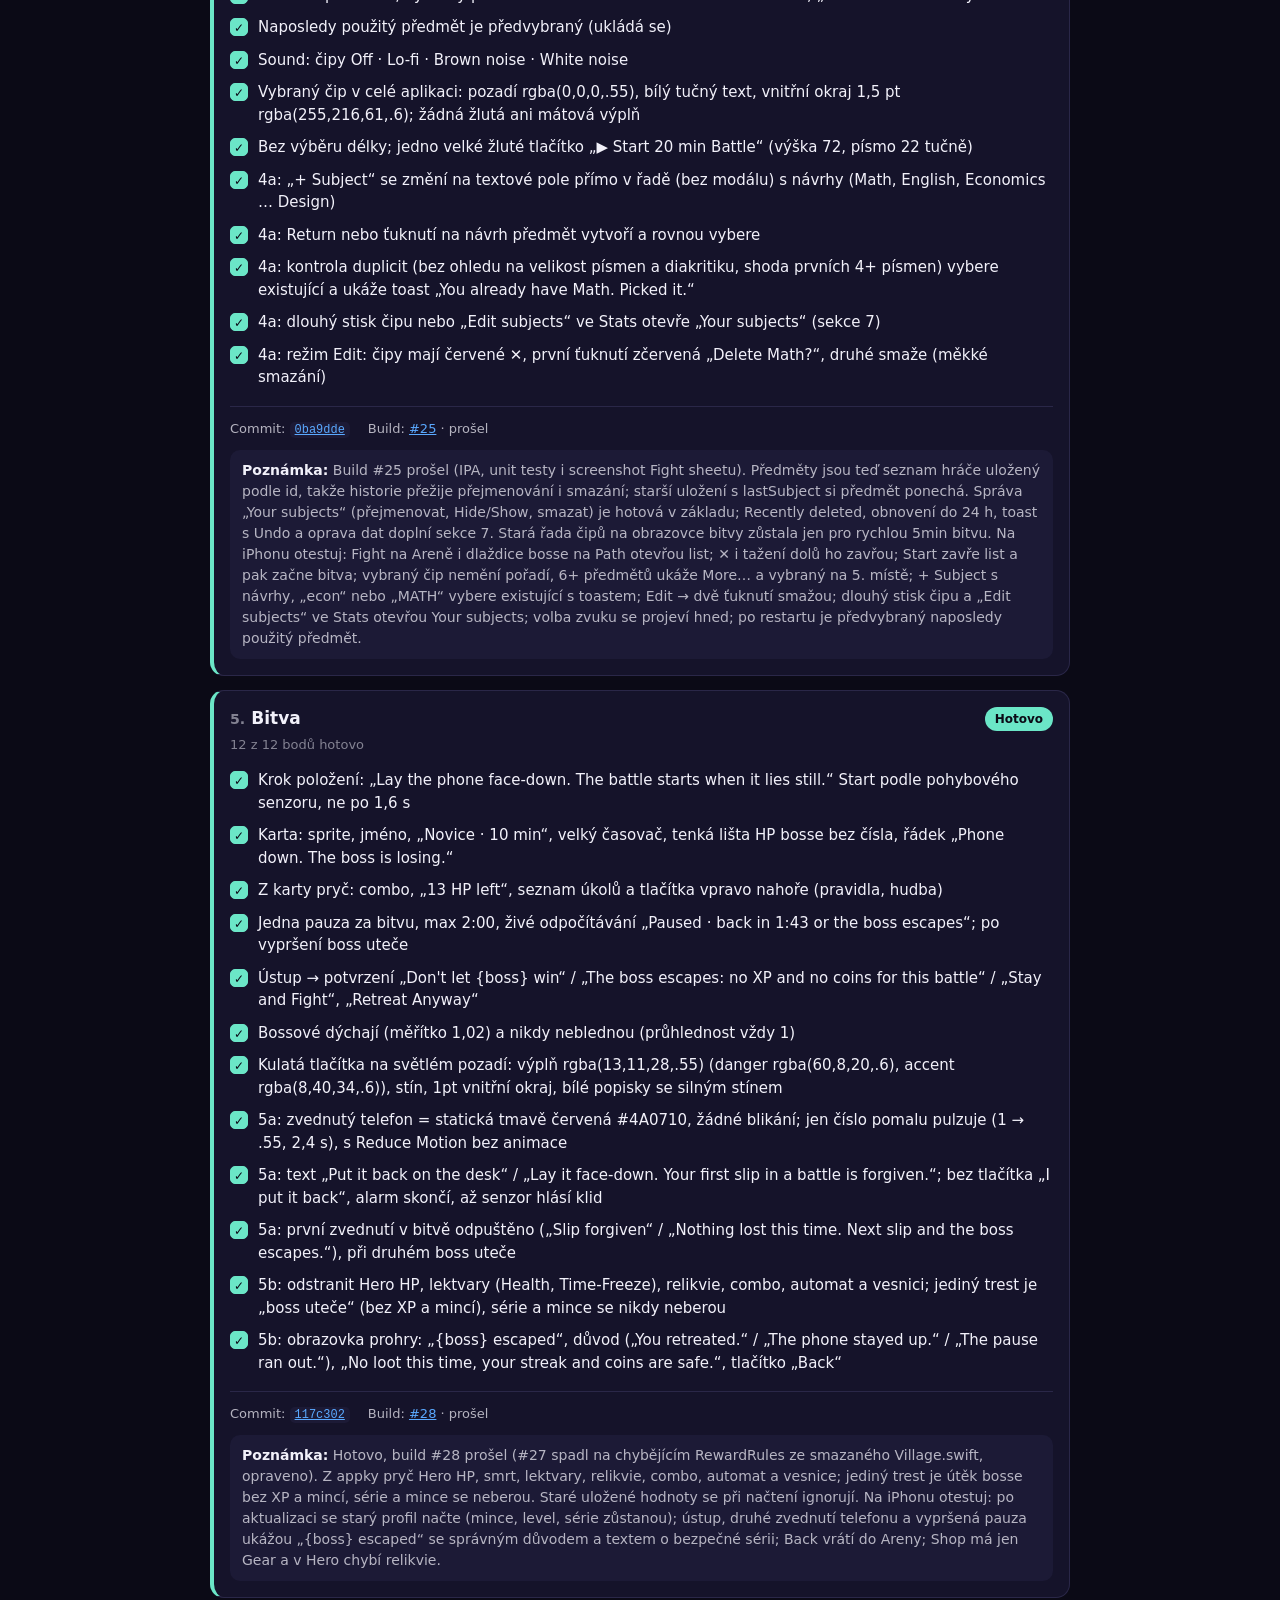
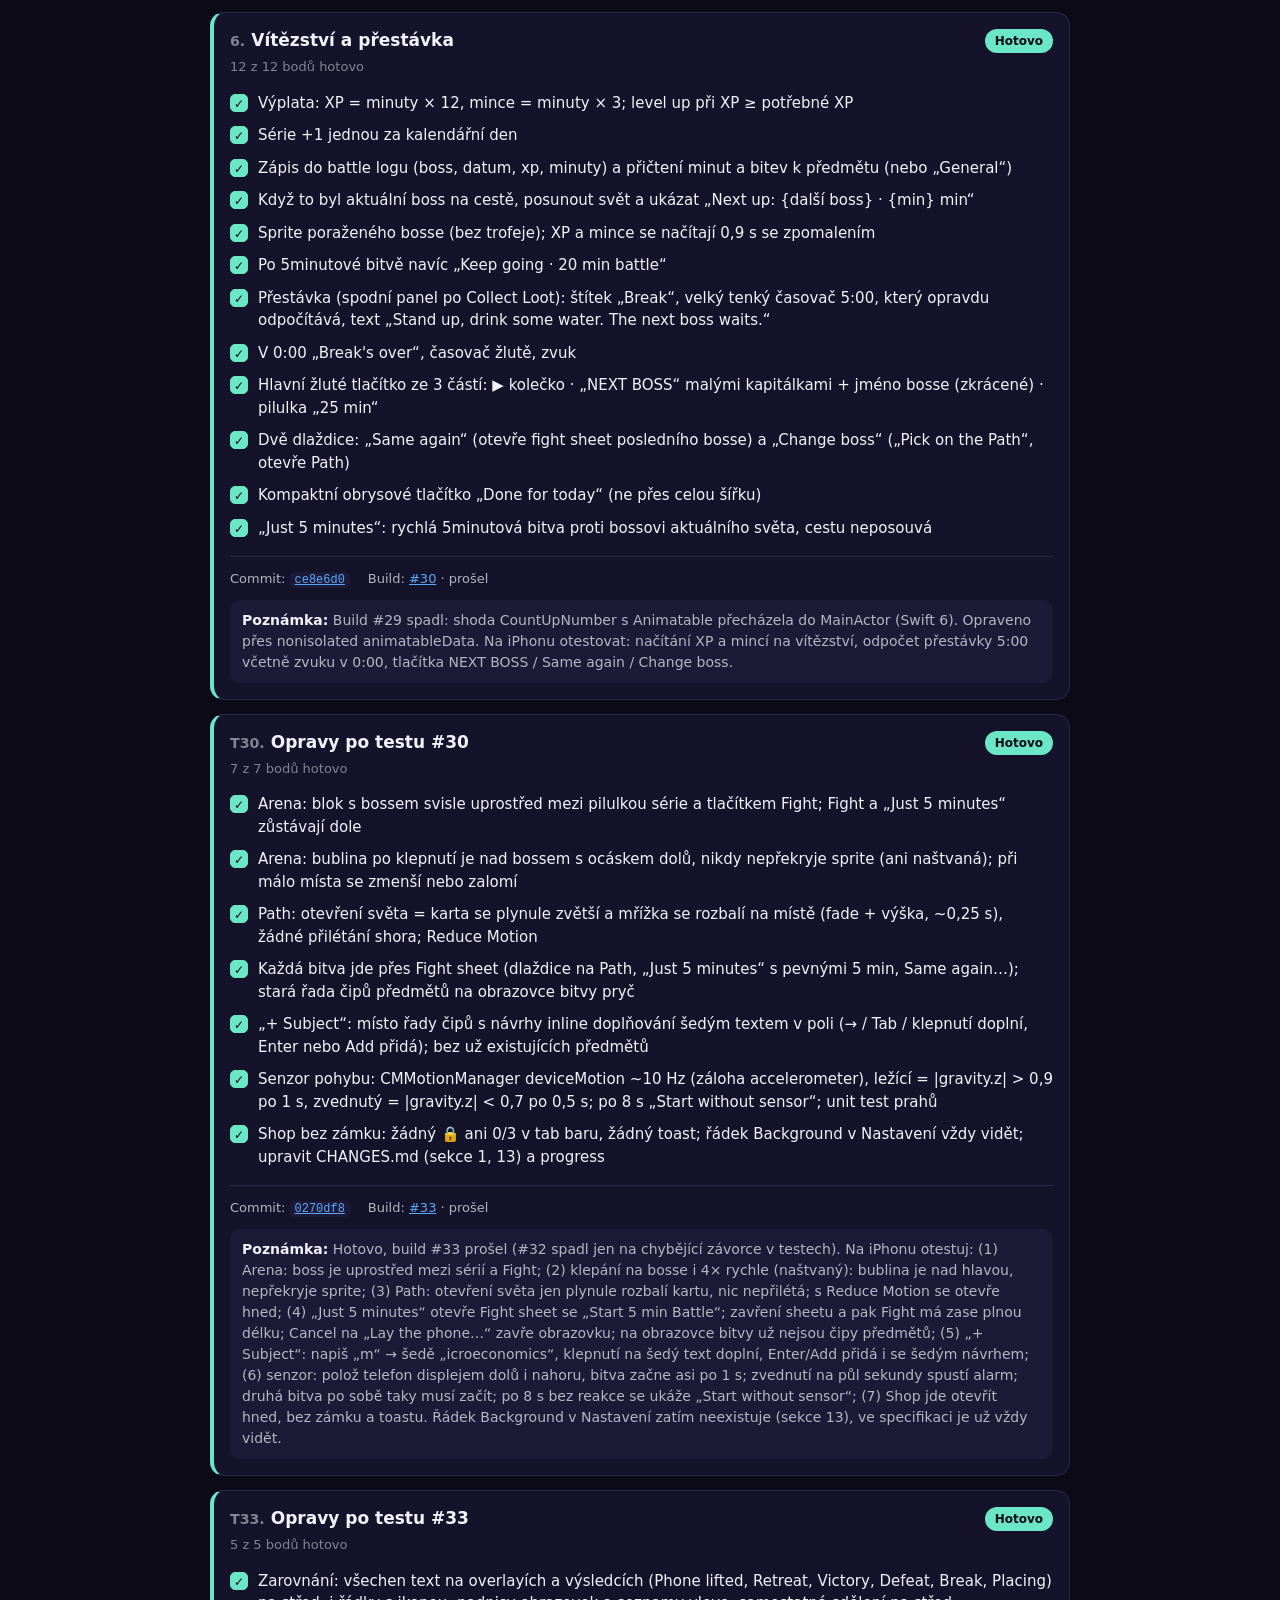
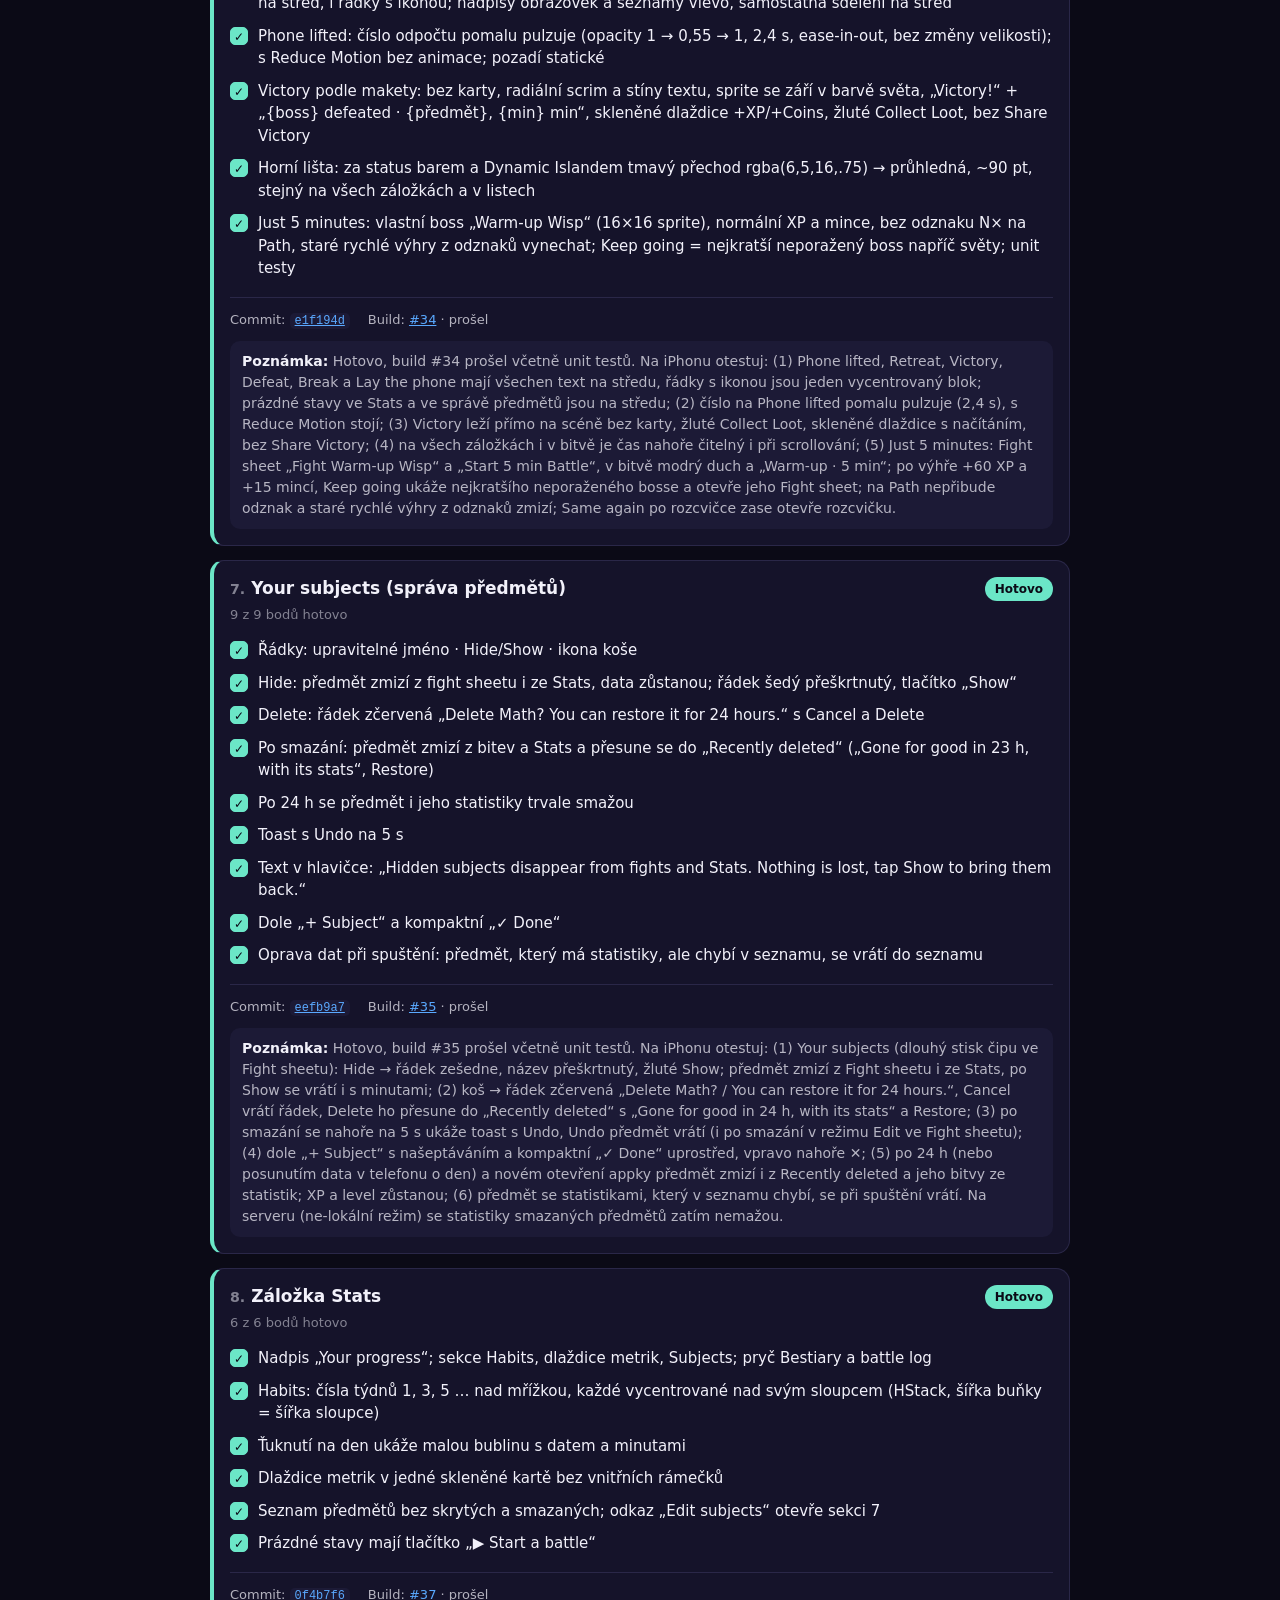
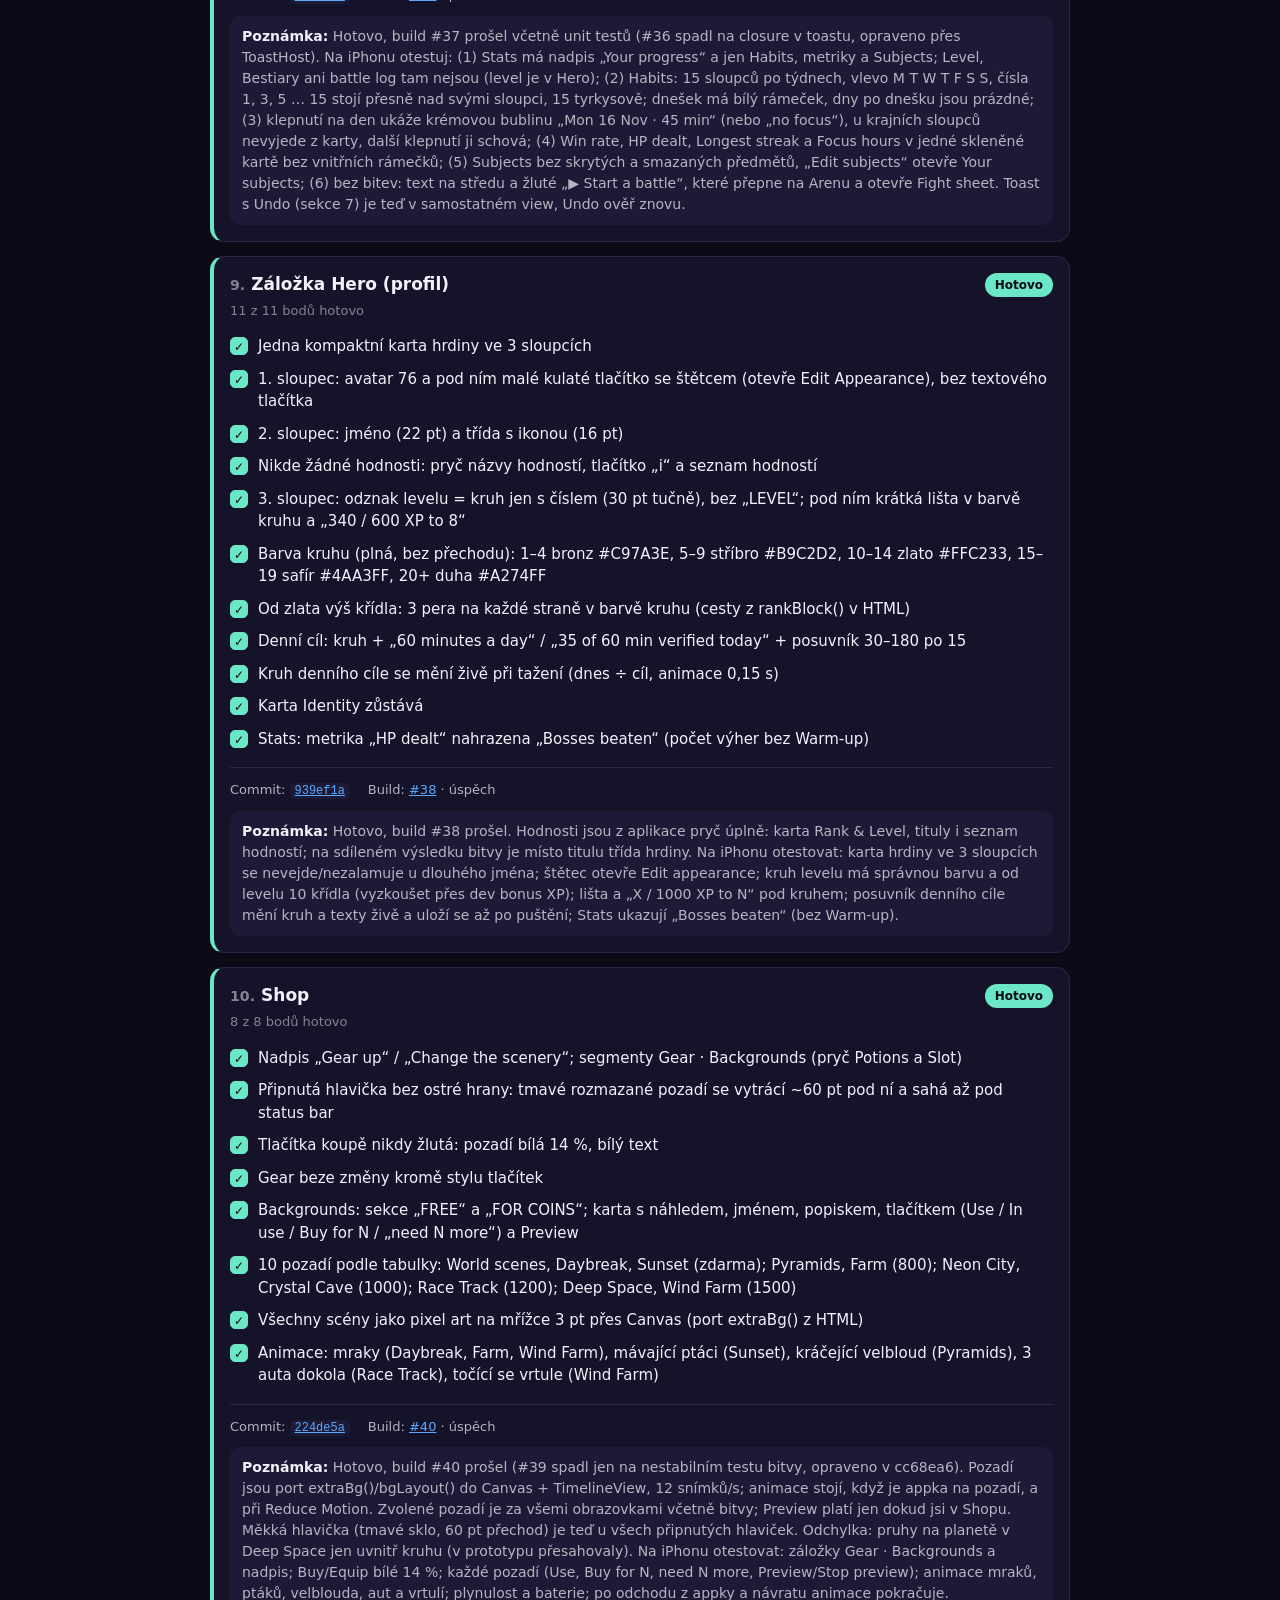
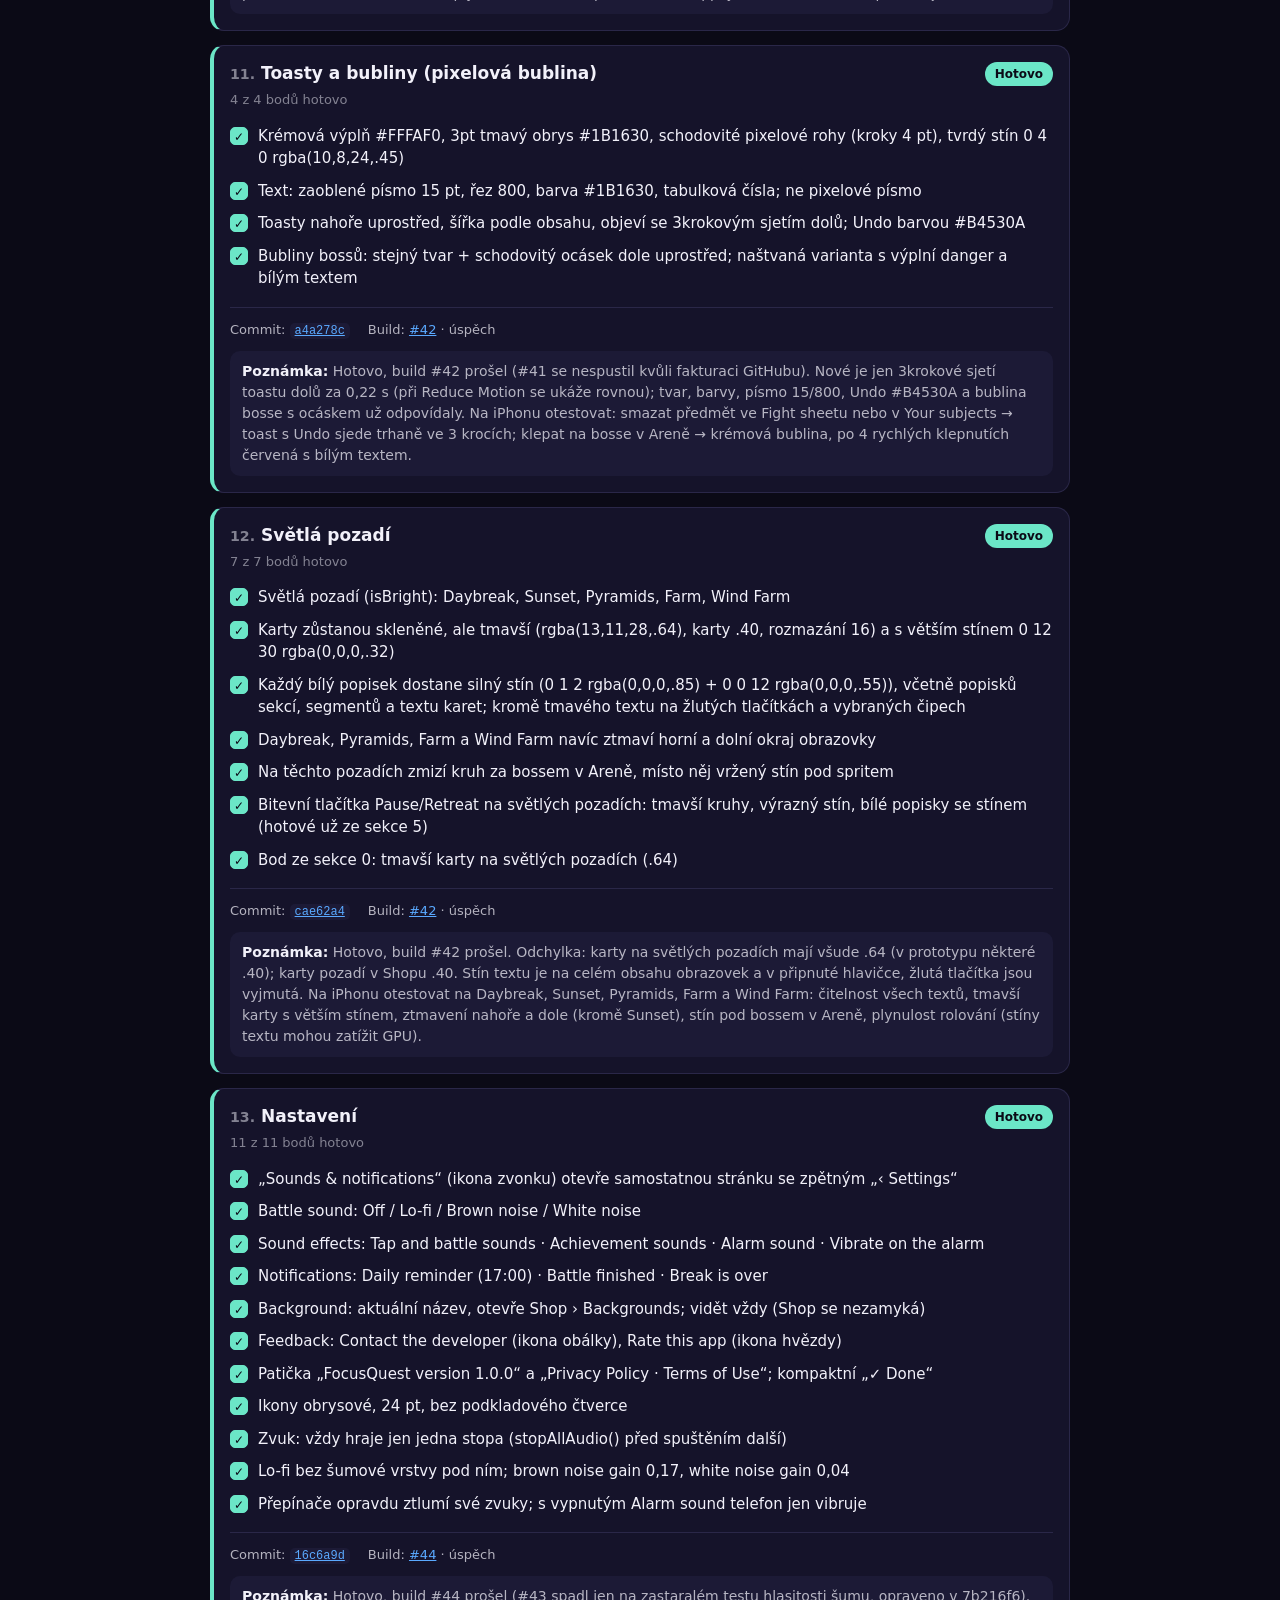
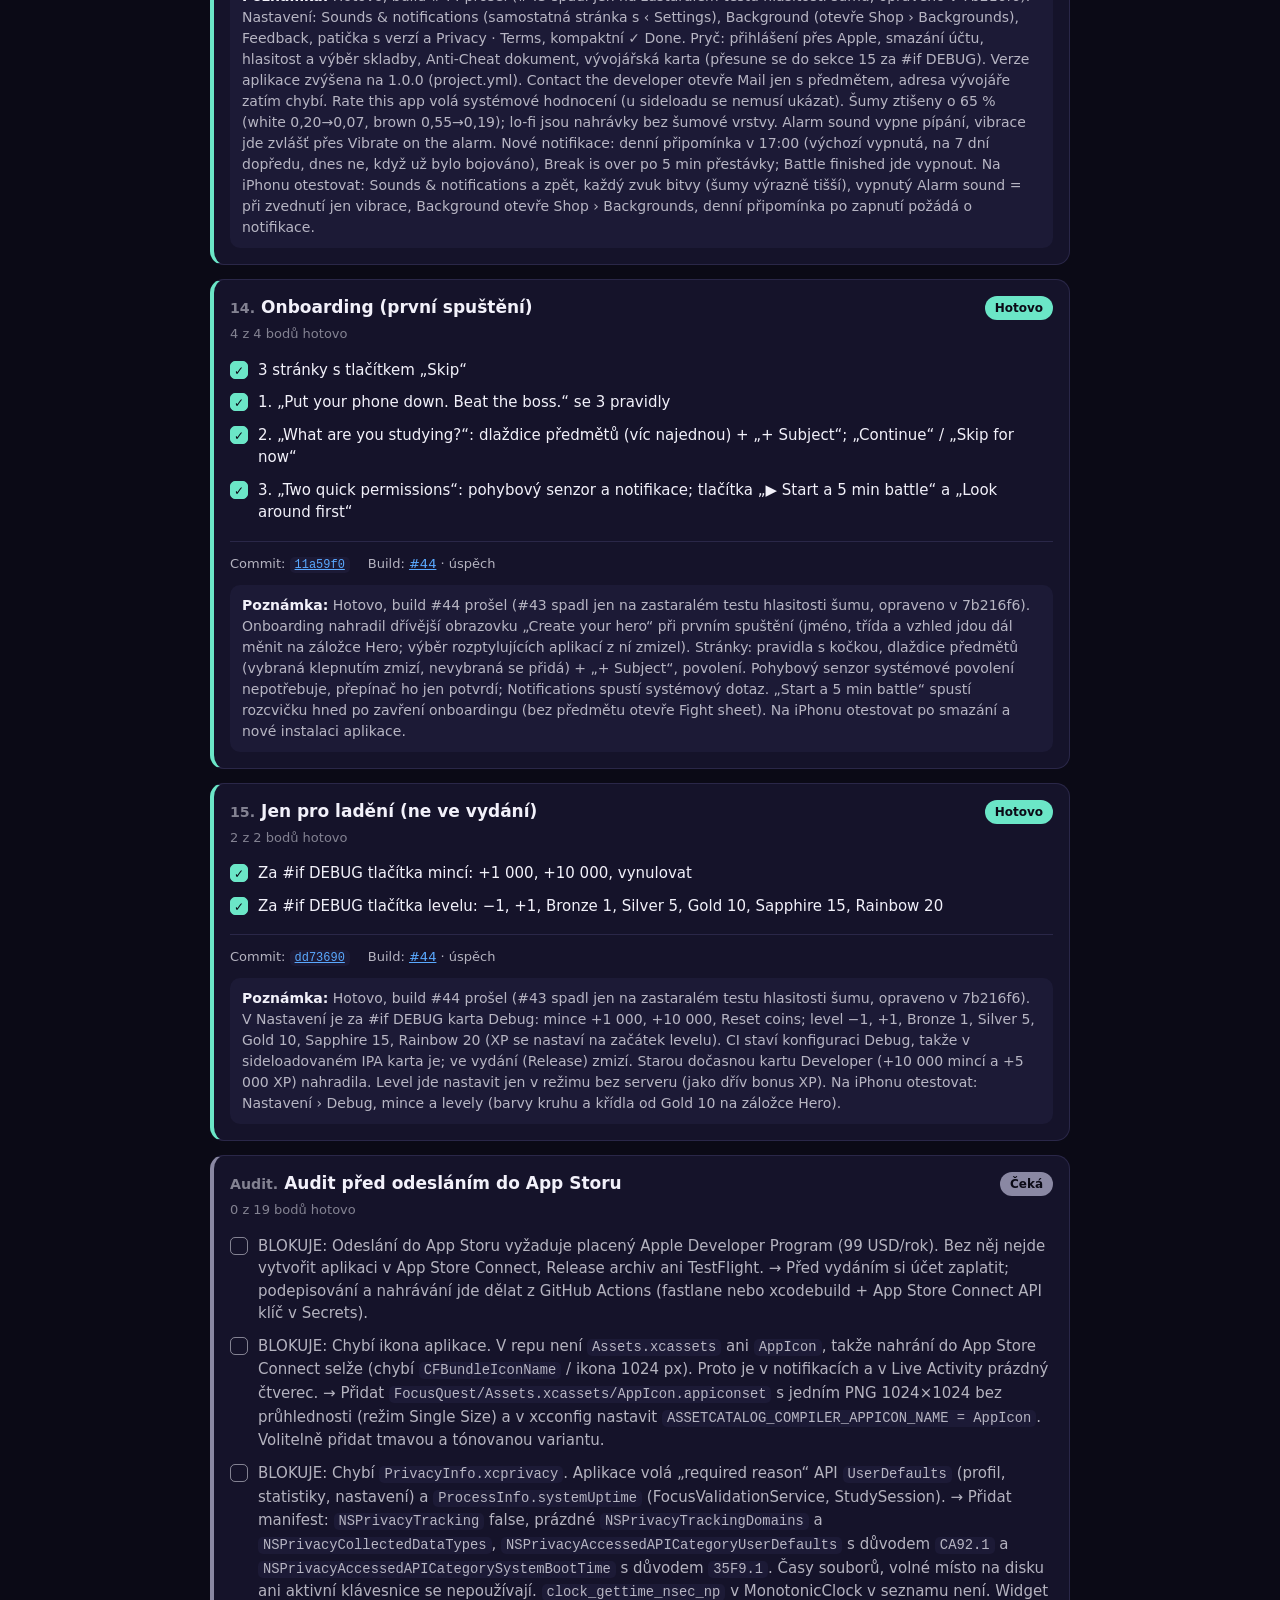
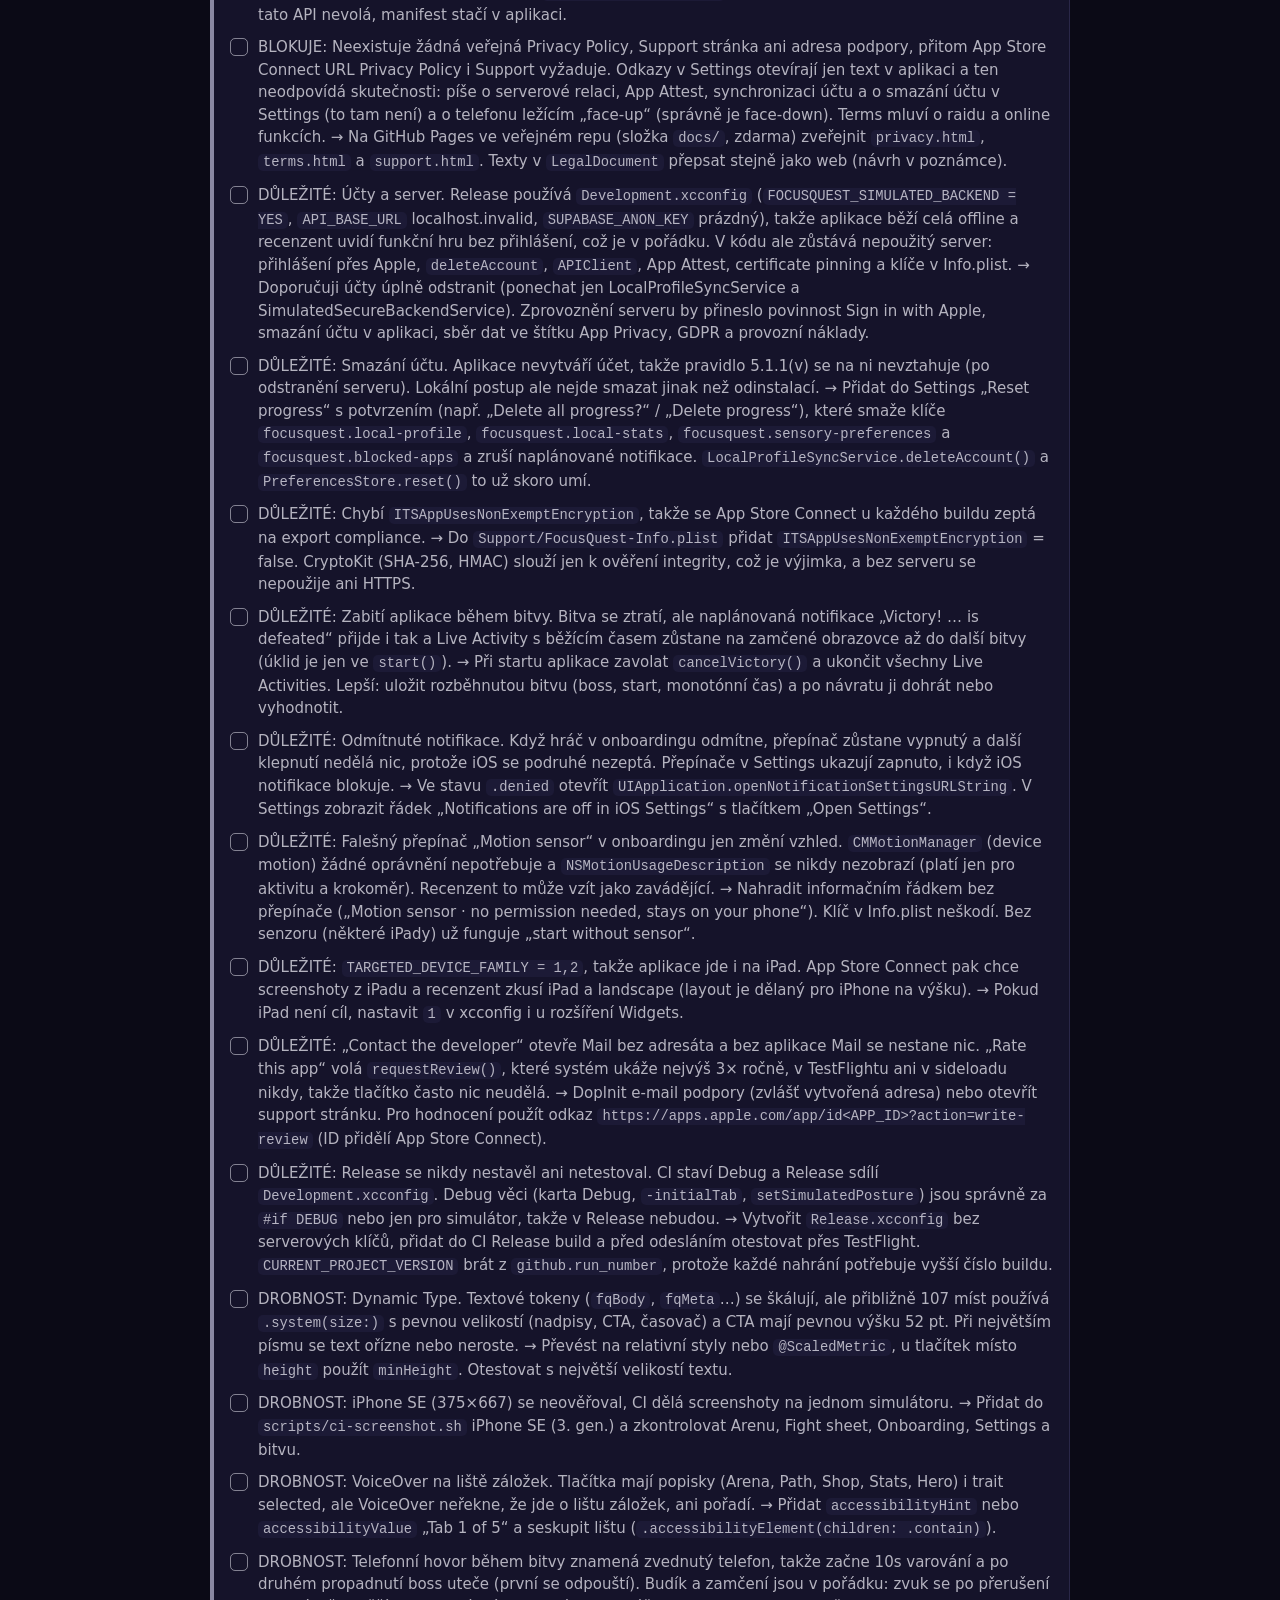
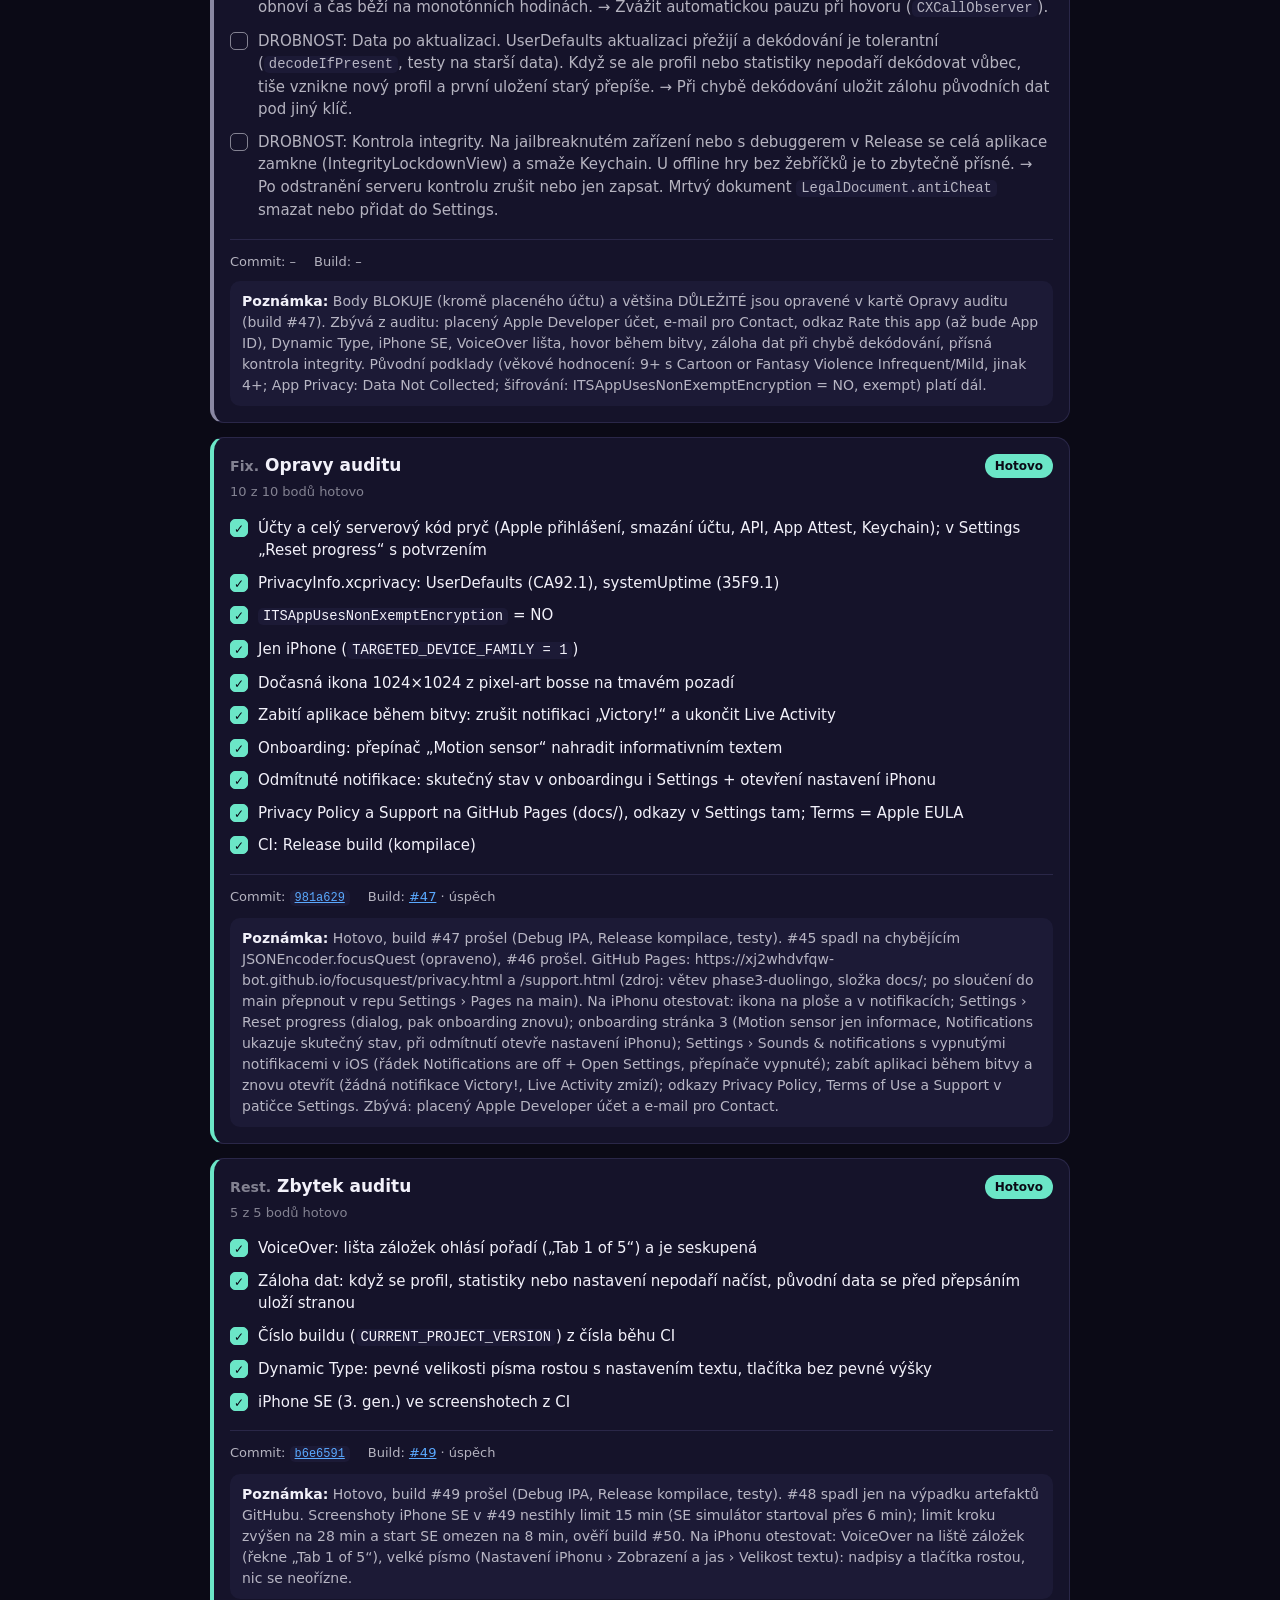
==== commit 891871eb: "Progress: T1 done, build #91 passed Co-Authored-By: Claude Opus 5.5 <noreply@anthropic.com>" ====
--- a/design/progress.html
+++ b/design/progress.html
@@ -77,9 +77,9 @@
      ====================================================================== -->
 <script id="data" type="application/json">
 {
-  "updated": "2026-11-26T15:32:48+01:00",
-  "current": "T1: build #91 běží",
-  "nextStep": "Počkat na výsledek buildu #91",
+  "updated": "2026-11-26T16:12:06+01:00",
+  "current": "T1 hotovo: build #91 prošel",
+  "nextStep": "Otestovat na iPhonu tenké obrysy, výběr věci, obrazy v Backgrounds a panel nad cenovkami",
   "repo": "https://github.com/xj2whdvfqw-bot/focusquest",
   "sections": [
     {
@@ -1004,7 +1004,7 @@
     {
       "id": "T1",
       "title": "Tenké obrysy a stíny v bodech, výběr věci, obrazy bez rámečku, panel nad cenovkami (N1–N4)",
-      "status": "build",
+      "status": "hotovo",
       "items": [
         { "text": "N1 Obrys 1 pt #1a1a2e ~70 % a stín 0,1.5 pt / blur 1.5 pt / černá 35 % v bodech obrazovky, ne v pixelech spritu; žádný černý blok pod věcí", "done": true },
         { "text": "N1 Platí pro hrdinu (stánek, Hero tab, onboarding, mapa, bitva, přestávka) i všechny věci na policích a pultu", "done": true },
@@ -1014,8 +1014,8 @@
         { "text": "DECISIONS.md", "done": true }
       ],
       "commit": "1035b6f",
-      "build": { "number": 91, "runId": 45840050242, "result": "běží" },
-      "note": "Build #90: 1. pokus spadl na výpadku runneru GitHubu, 2. pokus přeložil appku (IPA i Release build prošly), ale během unit testů byl zrušen („The operation was canceled“) dřív, než testy vypsaly výsledek. Žádný test nehlásil chybu. Běží nový build #91."
+      "build": { "number": 91, "runId": 45840050242, "result": "úspěch" },
+      "note": "Build #91 prošel (IPA, Release, unit testy, screenshot). #90 neprošel kvůli GitHubu: 1. pokus výpadek runneru, 2. pokus zrušen během testů bez chybového výsledku. Grafika spritů, polic, cenovek a rámů beze změny. Na iPhonu otestuj na Daybreak i tmavém pozadí, SE i Pro Max: obrys hrdiny a věcí je tenký (1 pt), stín jemný a pod věcmi není žádný černý blok ani tmavá skvrna; tenké zbraně jsou dál dobře vidět. Hrdina má obrys ve stánku, Hero tabu, onboardingu, na mapě, v přestávce i v bitvě. Vybraná věc: tenký bílý obrys a poskočí o 3 pt, žádná záře. Backgrounds: vybraný obraz bez bílého rámečku, jen uprostřed a větší, zlatý rám zůstal. Otevřený panel věci: police končí nad panelem, vybraná řada i s cenovkou je nad ním, pod panelem ani vedle něj neprosvítají „Owned“ ani ceny (hlavně na SE). Kdyby obrys vypadal rozmazaně nebo zubatě, napiš."
     }
   ]
 }
